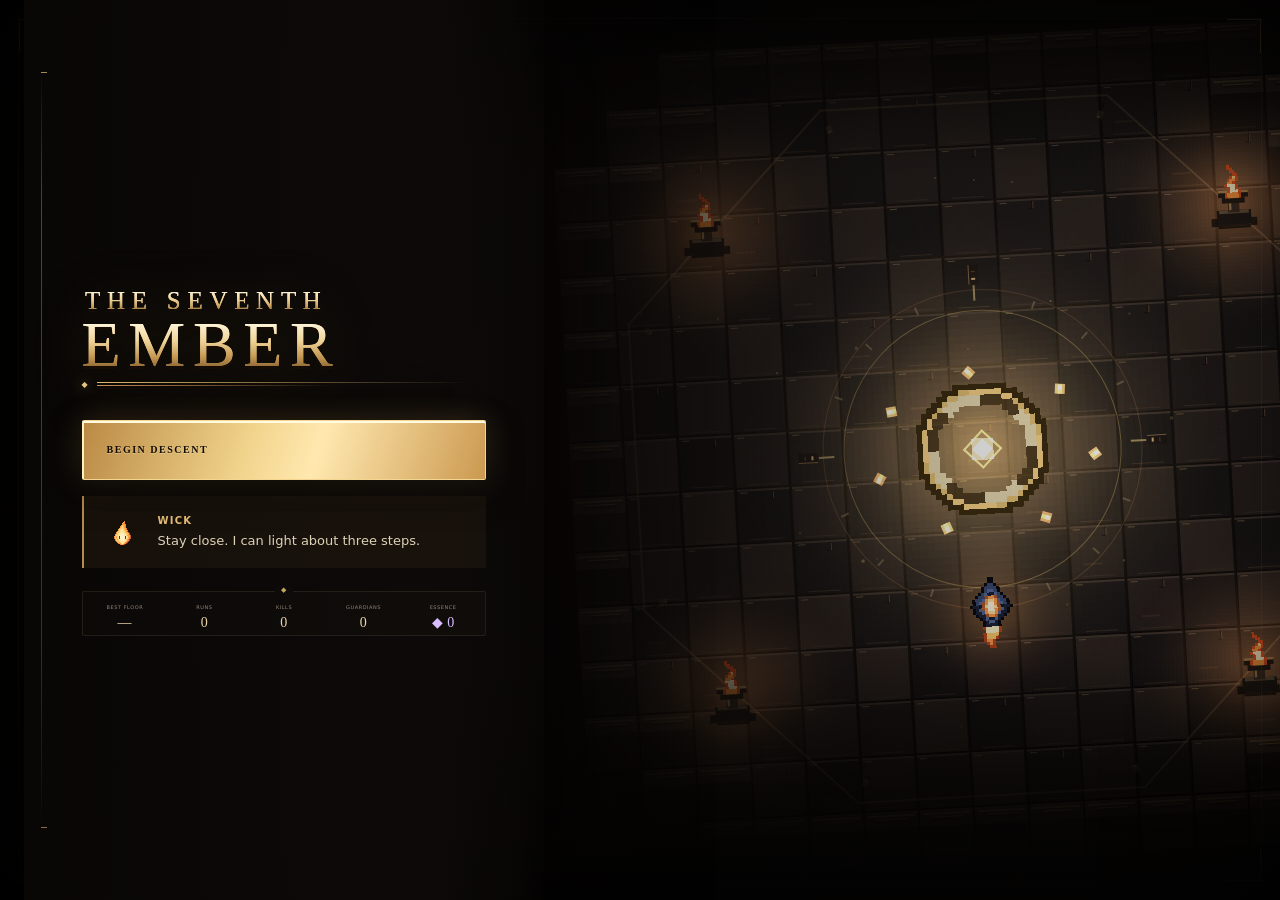
==== index.html @ 6971598a "Rewrite campaign dialogue and Wick tutorials" ====
<!doctype html>
<html lang="en" class="booting">
  <head>
    <meta charset="UTF-8" />
    <meta
      http-equiv="Content-Security-Policy"
      content="default-src 'self'; script-src 'self'; style-src 'self' 'unsafe-inline'; img-src 'self' data: blob:; media-src 'self' data: blob:; connect-src 'self'; object-src 'none'; base-uri 'none';"
    />
    <meta name="viewport" content="width=device-width, initial-scale=1.0, viewport-fit=cover" />
    <title>The Seventh Ember</title>
    <link
      rel="icon"
      type="image/x-icon"
      sizes="16x16 24x24 32x32 48x48 64x64 128x128 256x256"
      href="assets/icons/wick-tab-20261120.ico"
    />
    <link rel="icon" type="image/png" sizes="32x32" href="assets/icons/wick-tab-32-20261120.png" />
    <link rel="icon" type="image/png" sizes="16x16" href="assets/icons/wick-tab-16-20261120.png" />
    <meta http-equiv="Content-Type" content="text/html; charset=UTF-8" />
    <meta
      name="description"
      content="The Seventh Ember is a dungeon roguelike with fifty floors, permanent progression, ten guardians, and an endless descent."
    />
    <meta name="application-name" content="The Seventh Ember" />
    <link rel="stylesheet" href="styles/base.css?v=2026112003" />
    <link rel="stylesheet" href="styles/hud.css?v=2026112003" />
    <link rel="stylesheet" href="styles/overlays.css?v=2026112003" />
    <link rel="stylesheet" href="styles/interface.css?v=2026112003" />
    <link rel="stylesheet" href="styles/campaign.css?v=2026112003" />
    <link rel="stylesheet" href="styles/story.css?v=2026112003" />
    <link rel="stylesheet" href="styles/onboarding.css?v=2026112003" />
    <link rel="stylesheet" href="styles/interface-reborn.css?v=2026112003" />
    <link rel="stylesheet" href="styles/title-screen.css?v=2026112003" />
    <link rel="stylesheet" href="styles/seventh-ember-theme.css?v=2026112003" />
    <link rel="stylesheet" href="styles/wick-secrets.css?v=2026112003" />
    <link rel="stylesheet" href="styles/secret-rooms.css?v=2026112003" />
    <link rel="stylesheet" href="styles/speedrun.css?v=2026112003" />
    <link rel="stylesheet" href="styles/endless-wheel.css?v=2026112003" />
    <link rel="stylesheet" href="styles/blessing-expansion.css?v=2026112003" />
    <link rel="stylesheet" href="styles/achievements.css?v=2026112003" />
    <link rel="stylesheet" href="styles/controller-blessings.css?v=2026112003" />
    <link rel="stylesheet" href="styles/build-journal.css?v=2026112003" />
    <link rel="stylesheet" href="styles/hearth.css?v=2026112003" />
    <link rel="stylesheet" href="styles/moth-shop.css?v=2026112003" />
    <link rel="stylesheet" href="styles/keyboard.css?v=2026112003" />
    <link rel="stylesheet" href="styles/death-menu.css?v=2026112003" />
    <link rel="stylesheet" href="styles/wick-guide.css?v=2026112003" />
    <link rel="stylesheet" href="styles/art-detail.css?v=2026112003" />
    <link rel="stylesheet" href="styles/descent-story.css?v=2026112003" />
    <link rel="stylesheet" href="styles/guardian-loadouts.css?v=2026112003" />
  </head>
  <body>
    <div id="bootScreen" role="status" aria-label="Opening The Seventh Ember">
      <div class="boot-content">
        <div class="boot-art-frame" aria-hidden="true">
          <canvas id="bootArt" width="320" height="180"></canvas><i class="boot-corner one"></i
          ><i class="boot-corner two"></i><i class="boot-corner three"></i
          ><i class="boot-corner four"></i>
        </div>
        <div class="boot-title"><small>THE SEVENTH</small><strong>EMBER</strong></div>
        <span class="boot-status">PREPARING THE DESCENT</span>
      </div>
    </div>
    <script src="src/render/boot-art.js?v=2026112003"></script>

    <canvas
      id="cv"
      tabindex="0"
      aria-label="The Seventh Ember dungeon. On touchscreens, use the left stick to move, hold the right stick to aim and fire, and use the ability buttons. With a keyboard, move with WASD or arrows, J for Ember Bolt, K for Flare, R to Rekindle, Space to dash, E to interact, Q to return to a discovered portal, and Escape to pause."
    ></canvas>
    <div id="vig"></div>
    <div id="lowvig"></div>
    <div id="fade"></div>

    <div id="hud">
      <div id="topL" class="plate">
        <div class="barwrap">
          <div id="hpfill"></div>
          <div id="hptext"></div>
        </div>
        <div class="barwrap xpwrap"><div id="xpfill"></div></div>
        <div id="lvlrow"><span id="lvlbadge">LV 1</span><span id="xptext"></span></div>
      </div>
      <div id="topC">
        <div id="floorBanner"></div>
        <div id="floorObjective"></div>
        <div id="bossbar" class="plate">
          <div id="bossname"></div>
          <div class="bosswrap"><div id="bossfill"></div></div>
        </div>
        <div id="toasts"></div>
      </div>
      <div id="topR">
        <canvas id="mm" width="184" height="146"></canvas>
        <div id="statline">
          <span class="stat"><i data-lucide="map"></i>FLOOR <b id="stFloor">1</b></span>
          <span class="stat" id="esshud"><i data-lucide="gem"></i><b id="stEss">0</b></span>
          <span class="stat"><i data-lucide="skull"></i><b id="stKills">0</b></span>
          <span class="stat"><i data-lucide="timer"></i><b id="stTime">0:00</b></span>
        </div>
      </div>
      <div id="botL"><div id="chips" style="display: flex; gap: 6px; flex-wrap: wrap"></div></div>
      <div id="botC">
        <div id="prompt"><kbd>E</kbd><span id="promptTxt">DESCEND</span></div>
        <div id="dashwrap">
          <div id="dashmeter" style="--p: 1"></div>
          <span>DASH</span>
        </div>
      </div>
      <button id="portalRecall" type="button" hidden aria-label="Return to the discovered portal">
        <span class="portal-return-mark" aria-hidden="true"></span><span>RETURN TO PORTAL</span
        ><span class="portal-key">Q</span>
      </button>
      <div id="weaponHUD">
        <div class="weapon-top">
          <span id="weaponStatus">EMBER BOLT</span><span id="ammoCount">6 / 6</span>
        </div>
        <div id="ammoRounds" aria-hidden="true"></div>
        <div class="weapon-reload-track"><div id="reloadProgress"></div></div>
        <div class="weapon-actions">
          <button id="btnReload" aria-label="Rekindle ember charges"><kbd>R</kbd> REKINDLE</button
          ><button id="btnMelee" aria-label="Release close-range Flare">
            <kbd>K</kbd> FLARE · <span id="bladePower">2.25×</span>
          </button>
        </div>
        <div class="blade-line">
          <span id="bladeReady">FLARE READY</span>
          <div class="blade-track"><div id="bladeProgress"></div></div>
        </div>
      </div>
      <div id="fps"></div>
      <div id="quickControls">
        WASD move · J / click Ember Bolt · K / right-click Flare · R Rekindle · Space dash · E
        interact · Q return
      </div>
      <div class="hud-actions">
        <button class="btn" id="btnPause">PAUSE <kbd>Esc</kbd></button>
      </div>
      <div id="touchControls" aria-label="Touch controls">
        <div class="touch-stick-wrap" id="moveStickWrap">
          <div class="touch-caption"><b>MOVE</b> DRAG</div>
          <div class="touch-stick" id="moveStick" aria-label="Movement joystick">
            <i class="touch-stick-grid"></i><i class="touch-knob"></i>
          </div>
        </div>
        <div class="touch-actions">
          <button class="touch-action" id="touchMelee" aria-label="Release close-range Flare">
            <strong>✦</strong>FLARE
          </button>
          <button class="touch-action" id="touchDash" aria-label="Dash">
            <strong>››</strong>DASH
          </button>
          <button class="touch-action" id="touchReload" aria-label="Rekindle ember charges">
            <strong>↻</strong>REKINDLE
          </button>
          <button
            class="touch-action interact"
            id="touchEnter"
            aria-label="Interact or enter portal"
          >
            <strong>◇</strong>USE
          </button>
        </div>
        <div class="touch-stick-wrap" id="aimStickWrap">
          <div class="touch-caption"><b>BOLT</b> AIM + HOLD</div>
          <div class="touch-stick" id="aimStick" aria-label="Aim and fire joystick">
            <i class="touch-fire-ring"></i><i class="touch-stick-grid"></i
            ><i class="touch-knob"></i>
          </div>
        </div>
      </div>
    </div>

    <div id="menu" class="ov open">
      <div class="menu-box">
        <h1 class="title" aria-label="The Seventh Ember">
          <span class="title-small">THE SEVENTH</span><span class="title-main">EMBER</span>
        </h1>
        <div class="menu-btns">
          <button class="btn primary" id="btnContinue" hidden>
            <i data-lucide="play"></i>CONTINUE DESCENT
          </button>
          <div id="resumeHint" hidden></div>
          <button class="btn primary" id="btnStart">
            <i data-lucide="arrow-down"></i>BEGIN DESCENT
          </button>
          <button class="btn subtle" id="btnTree"><i data-lucide="sparkles"></i>SKILL TREE</button>
          <button class="btn subtle" id="btnHow"><i data-lucide="book-open"></i>HOW TO PLAY</button>
        </div>
        <div class="audiorow">
          <button class="btn" id="btnMusic"><i data-lucide="music"></i>MUSIC</button
          ><button class="btn" id="btnSfx"><i data-lucide="volume-2"></i>SOUND</button
          ><button class="btn" id="btnSettings">SETTINGS & SAVE</button>
        </div>
        <div id="campaignMedal" hidden>◆ FIRST DAWN · CAMPAIGN COMPLETE</div>
        <div id="menuStats"></div>
      </div>
    </div>

    <button id="runTimerHud" type="button" hidden aria-label="Copy the current run seed">
      <span>RUN TIME</span><b id="runTimerValue">00:00.000</b><small id="runTimerSeed">SEED</small>
    </button>

    <div id="finale" class="ov" role="dialog" aria-modal="true" aria-labelledby="endingTitle">
      <div class="finale-shell">
        <p class="ending-kicker">THE SEVENTH EMBER · THE END OF THE DESCENT</p>
        <canvas
          id="endingCanvas"
          width="640"
          height="360"
          aria-label="The archive opens, releasing its people into the dawn."
        ></canvas>
        <h2 id="endingTitle"></h2>
        <div id="endingStory">
          <strong id="endingSpeaker"></strong>
          <p id="endingText"></p>
        </div>
        <button class="btn primary" id="endingNext">CONTINUE</button>
        <div id="endingResults" hidden>
          <p>You opened the gate. Your campaign victory is saved.</p>
          <div id="endingNumbers"></div>
          <div id="endingBuild"></div>
          <div class="ending-choices">
            <button class="btn primary" id="endingFinish">FINISH &amp; RETURN TO MENU</button
            ><button class="btn" id="endingInfinite">ENTER ENDLESS MODE</button
            ><button class="btn subtle" id="endingReplay">REPLAY ENDING</button>
          </div>
          <p>
            Endless Mode continues from floor 51 with your current blessings and forms. Every five
            floors, the Wheel Below adds another permanent Burden to the descent. Dying there keeps
            your victory.
          </p>
        </div>
      </div>
    </div>

    <div id="howto" class="ov">
      <div class="panel" style="max-width: 560px">
        <div class="bigword cinzel" style="font-size: 1.6rem; color: #ffe9b8">HOW TO PLAY</div>
        <div class="how-grid">
          <div class="k"><kbd>W</kbd><kbd>A</kbd><kbd>S</kbd><kbd>D</kbd></div>
          <div>Move (arrow keys also work)</div>
          <div class="k"><i data-lucide="mouse" style="width: 14px; height: 14px"></i></div>
          <div>Aim with mouse — <b style="color: #e8d5ae">hold click</b> to fire</div>
          <div class="k"><kbd>SPACE</kbd></div>
          <div>Dash — grants brief invulnerability</div>
          <div class="k"><kbd>E</kbd></div>
          <div>Enter the portal · restores 15% health on floors 1–10, then 8%</div>
          <div class="k"><kbd>Q</kbd></div>
          <div>Return to an open portal after you have discovered it</div>
          <div class="k"><kbd>ESC</kbd>/<kbd>P</kbd></div>
          <div>Pause</div>
          <div class="k"><kbd>J</kbd></div>
          <div>Cast Ember Bolts at the nearest enemy · Rekindles when empty</div>
          <div class="k"><kbd>K</kbd> / right click</div>
          <div>Flare — 2.25× Ember Bolt damage · usable while Rekindling</div>
          <div class="k"><kbd>R</kbd></div>
          <div>Rekindle six charges · empty wells Rekindle automatically</div>
          <div class="k"><kbd>M</kbd></div>
          <div>Toggle music</div>
          <div class="k"><kbd>TOUCH</kbd></div>
          <div>
            Left stick moves · hold the right stick to aim and fire · four buttons use Flare, Dash,
            Rekindle, and nearby objects
          </div>
        </div>
        <div class="how-tips">
          Walk up to a chest to open it. Cyan XP and violet essence are separate.<br />
          <b>Cyan shards</b> grant XP — level up and draft 1 of 3 blessings.<br />
          <b>Violet essence</b> is yours forever, even in death. Spend it in the
          <b>Skill Tree</b>.<br />
          A guardian waits on every <b>fifth floor</b>. Its portal stays sealed until it falls.<br />
          Some walls carry seams, drafts, or marks that do not belong. <b>Use or Flare</b> near them
          to uncover hidden passages.<br />
          The descent has <b>50 floors</b> across ten regions. A guardian waits at the end of each
          one.
        </div>
        <button class="btn primary" id="btnHowClose">UNDERSTOOD</button>
      </div>
    </div>

    <div id="levelup" class="ov">
      <div id="luWrap">
        <div id="luTitle">LEVEL UP</div>
        <div id="luSub">CHOOSE A BLESSING &nbsp;·&nbsp; PRESS 1 · 2 · 3</div>
        <div id="cards"></div>
      </div>
    </div>

    <div id="secretRoom" class="ov" role="dialog" aria-modal="true" aria-labelledby="secretTitle">
      <section class="secret-shell">
        <div class="secret-view">
          <canvas
            id="secretCanvas"
            width="640"
            height="420"
            aria-label="A hidden chamber beyond the dungeon wall."
          ></canvas>
          <div class="secret-view-frame" aria-hidden="true"></div>
          <div id="secretRoomState">PASSAGE FOUND</div>
        </div>
        <div class="secret-copy">
          <div class="secret-kicker"><span id="secretRegion"></span><b>HIDDEN PASSAGE</b></div>
          <h2 id="secretTitle">THE HIDDEN CACHE</h2>
          <p id="secretLine"></p>
          <div class="secret-ledger">
            <span><i>◆</i><b id="secretMarks">0</b><small>MARKS THIS DESCENT</small></span
            ><span><i>✦</i><b id="secretMarkCount">0 / 7</b><small>SEVENTH MARKS</small></span>
          </div>
          <div id="secretReward"></div>
          <div id="secretChoices"></div>
          <div class="secret-actions">
            <button class="btn primary" id="secretAction">OPEN THE CACHE</button
            ><button class="btn" id="secretLeave">RETURN TO THE DUNGEON</button>
          </div>
        </div>
      </section>
    </div>

    <div id="wickGift" class="ov" role="dialog" aria-modal="true" aria-labelledby="wickGiftTitle">
      <section class="wick-gift-shell">
        <div class="wick-gift-kicker">A FAVOR FROM WICK</div>
        <div class="wick-gift-emblem" aria-hidden="true">
          <canvas id="wickGiftPortrait" width="128" height="128" aria-hidden="true"></canvas>
        </div>
        <h2 id="wickGiftTitle">Wick’s Pointer</h2>
        <div class="wick-gift-rarity">SECRET BLESSING · EPIC</div>
        <p>
          <strong>Wick marks a nearby threat you can hit.</strong> Your attacks deal 18% more damage
          to the marked enemy. Defeating it restores one Ember Bolt charge. When the room is clear,
          Wick points toward a discovered open gate.
        </p>
        <button class="btn primary" id="wickGiftTake">TAKE IT AND CONTINUE</button>
      </section>
    </div>

    <div id="pause" class="ov">
      <div class="panel">
        <div class="bigword">PAUSED</div>
        <div class="dword-sub">THE VOID WAITS PATIENTLY</div>
        <div class="statsgrid" style="grid-template-columns: repeat(4, 1fr)" id="pStats"></div>
        <div class="btnrow">
          <button class="btn primary" id="btnResume"><i data-lucide="play"></i>RESUME</button>
          <button class="btn" id="btnSaveExit">SAVE & RETURN</button
          ><button class="btn" id="btnPauseSettings">SETTINGS</button
          ><button class="btn danger" id="btnAbandon"><i data-lucide="home"></i>END RUN</button>
        </div>
      </div>
    </div>

    <div id="dead" class="ov">
      <div class="panel">
        <div class="bigword">THE VOID CLAIMS YOU</div>
        <div class="dword-sub">DEATH IS ONLY A DOORWAY</div>
        <div class="statsgrid" id="dStats"></div>
        <div id="dEssBox"></div>
        <div class="btnrow">
          <button class="btn primary" id="btnDeadTree">
            <i data-lucide="sparkles"></i>SPEND ESSENCE
          </button>
          <button class="btn" id="btnDeadMenu"><i data-lucide="rotate-ccw"></i>RISE AGAIN</button>
        </div>
      </div>
    </div>

    <div id="win" class="ov">
      <div class="panel">
        <div class="bigword">THE STAR IS STILL</div>
        <div class="dword-sub">FIFTY FLOORS BELOW THE GATE · WICK IS STILL HERE</div>
        <div class="statsgrid" id="wStats"></div>
        <div id="wEssBox"></div>
        <div class="btnrow">
          <button class="btn primary" id="btnWinGo"><i data-lucide="eye"></i>STAY A MOMENT</button>
          <button class="btn" id="btnWinEnd">
            <i data-lucide="rotate-ccw"></i>RETURN TO TITLE
          </button>
        </div>
      </div>
    </div>

    <div id="skills" class="ov">
      <div class="tree-panel">
        <div class="tree-head">
          <div>
            <h2>SKILL TREE</h2>
            <div class="tree-sub">97 permanent sigils across eight winding constellations.</div>
          </div>
          <div style="display: flex; align-items: center; gap: 18px">
            <div>
              <span id="treeMastery">0 / 97 SIGILS</span>
              <div class="mastery-track"><i id="treeMasteryFill"></i></div>
            </div>
            <span id="treeEss"><i data-lucide="gem"></i><b>0</b></span>
            <button class="btn" id="btnTreeBack" style="padding: 9px 20px; font-size: 11px">
              <i data-lucide="rotate-ccw"></i>BACK
            </button>
          </div>
        </div>
        <div class="tree-layout">
          <div class="tree-map">
            <div id="treeWrap">
              <canvas id="treeCv" width="1240" height="980" aria-hidden="true"></canvas>
              <div id="treeNodes" aria-label="Permanent skill tree"></div>
            </div>
          </div>
          <aside class="tree-inspector">
            <div class="eyebrow">PERMANENT SIGIL</div>
            <h3 id="nodeTitle">Awakening</h3>
            <p id="nodeDesc"></p>
            <div class="price" id="nodePrice"></div>
            <div class="node-status" id="nodeStatus" role="status"></div>
            <button class="btn primary" id="btnUnlock">UNLOCK SIGIL</button>
            <div class="meta-total" id="metaTotal"></div>
          </aside>
        </div>
        <div class="tree-foot">
          <span>SELECT A SIGIL · UNLOCK WITH ESSENCE</span
          ><span>EVERY SIGIL REMAINS BETWEEN DESCENTS</span>
        </div>
      </div>
    </div>
    <div id="settings" class="ov" style="z-index: 50">
      <div class="panel" style="width: 530px; text-align: left">
        <div class="bigword" style="font-size: 24px">MAKE THE DESCENT YOURS</div>
        <label class="settings-row"
          ><span>Music<small>Music during exploration and combat.</small></span
          ><input id="setMusic" type="checkbox"
        /></label>
        <label class="settings-row"
          ><span>Sound effects<small>Combat, pickups, and menu sounds.</small></span
          ><input id="setSfx" type="checkbox"
        /></label>
        <label class="settings-row"
          ><span>Reduced motion<small>Disable camera shake and menu animations.</small></span
          ><input id="setMotion" type="checkbox"
        /></label>
        <label class="settings-row"
          ><span
            >Touch controls<small
              >Dual analog sticks with aim-to-fire and dedicated ability buttons. Enabled
              automatically on touchscreens.</small
            ></span
          ><input id="setTouch" type="checkbox"
        /></label>
        <label class="settings-row"
          ><span>Dialogue speed<small>Read at your own pace. Enter or Space continues.</small></span
          ><select id="setTextSpeed">
            <option value="1">Normal</option>
            <option value="2">Fast</option>
            <option value="0">Instant</option>
          </select></label
        >
        <label class="settings-row"
          ><span>Dialogue sounds<small>Quiet tones while characters speak.</small></span
          ><input id="setDialogueVoice" type="checkbox"
        /></label>
        <label class="settings-row"
          ><span>Effects<small>Use light effects on slower devices.</small></span
          ><select id="setQuality">
            <option value="full">Full</option>
            <option value="light">Light</option>
          </select></label
        >
        <section class="runner-settings" aria-labelledby="runnerSettingsTitle">
          <header>
            <span>OPTIONAL TOOLS</span>
            <h3 id="runnerSettingsTitle">Speedrunning</h3>
          </header>
          <label class="settings-row runner-timer-row"
            ><span>Run timer<small>Show active play time during ordinary descents.</small></span
            ><input id="setRunTimer" type="checkbox"
          /></label>
          <div class="runner-seed-setting">
            <label for="setRunSeed"
              >Run seed<small
                >Applied to your next new descent. Leave blank for a fresh random dungeon.</small
              ></label
            ><input
              id="setRunSeed"
              type="text"
              maxlength="28"
              autocomplete="off"
              spellcheck="false"
              placeholder="RANDOM EACH DESCENT"
            />
            <div>
              <button id="runnerRandomSeed" type="button">RANDOM</button
              ><button id="runnerDailySeed" type="button">DAILY</button
              ><button id="runnerCopySeed" type="button">COPY</button
              ><button id="runnerClearSeed" type="button">CLEAR</button>
            </div>
            <p id="runnerSeedStatus">The current descent is unchanged.</p>
          </div>
        </section>
        <p class="save-message" id="settingsSave">
          Your essence, skill tree, and current run save automatically. Export a backup before
          changing browsers or devices.
        </p>
        <div class="settings-actions">
          <button class="btn" id="btnExport">EXPORT SAVE</button
          ><button class="btn" id="btnImport">IMPORT SAVE</button
          ><button class="btn primary" id="btnSettingsClose">DONE</button>
        </div>
        <div class="settings-reset">
          <button class="btn danger" id="btnResetEverything">RESET EVERYTHING</button
          ><small>Start fresh, including dialogue, essence, and the Skill Tree.</small>
        </div>
        <input type="file" id="saveFile" accept="application/json,.json" hidden />
        <div id="importReview" hidden>
          <p class="save-message" id="importSummary"></p>
          <div class="settings-actions">
            <button class="btn danger" id="btnImportApply">REPLACE PROGRESS</button
            ><button class="btn" id="btnImportCancel">CANCEL</button>
          </div>
        </div>
      </div>
    </div>
    <div id="confirmRun" class="ov" style="z-index: 55">
      <div class="panel">
        <div class="bigword" style="font-size: 25px" id="confirmTitle">BEGIN AGAIN?</div>
        <p style="color: #aab7c7; font-size: 13px; line-height: 1.8" id="confirmText"></p>
        <div class="btnrow">
          <button class="btn danger" id="btnConfirmRun">BEGIN AGAIN</button
          ><button class="btn" id="btnCancelRun">GO BACK</button>
        </div>
      </div>
    </div>

    <div id="chapterBanner" aria-live="polite">
      <span id="chapterRegion">CHAPTER I · THE HOLLOW GATE</span><strong id="chapterPlace"></strong
      ><small id="chapterHint"></small>
    </div>
    <div id="fieldNote" role="status"></div>
    <div id="conversation" role="dialog" aria-modal="true" aria-labelledby="speakerName" hidden>
      <div class="conversation-shade"></div>
      <section class="dialogue-frame" id="dialogueFrame" data-speaker="wick">
        <div class="speaker-portrait">
          <canvas id="speakerPortrait" width="120" height="120" aria-hidden="true"></canvas
          ><span id="speakerTag">EMBER</span>
        </div>
        <div class="dialogue-content">
          <div class="dialogue-heading">
            <span id="speakerName"></span><span id="dialogueChapter">THE HOLLOW GATE</span>
          </div>
          <p id="dialogueText" aria-hidden="true"></p>
          <p class="sr-only" id="dialogueReadback" aria-live="polite"></p>
          <div id="dialogueChoices"></div>
          <div class="dialogue-footer">
            <button id="dialogueSkip">SKIP SCENE</button><span id="dialogueKeys">ENTER / SPACE</span
            ><button id="dialogueNext" aria-label="Continue dialogue">
              CONTINUE <span>◆</span>
            </button>
          </div>
        </div>
      </section>
    </div>
    <div id="chapterClear" class="ov">
      <div class="panel chapter-clear-panel">
        <div class="chapter-seal" id="chapterSeal" aria-hidden="true">Ⅰ</div>
        <div class="eyebrow" id="chapterCompleteLabel">CHAPTER I COMPLETE</div>
        <h2 id="chapterCompleteTitle">The Hollow Gate</h2>
        <p id="chapterCompleteText">
          The Warden has lowered his weapon.<br />Beyond him, the stairs keep going.
        </p>
        <div id="chapterStats" class="statsgrid"></div>
        <div class="chapter-quote" id="chapterQuote">“You asked me to stop you.”</div>
        <div class="btnrow">
          <button class="btn primary" id="chapterContinue">DESCEND FURTHER</button
          ><button class="btn" id="chapterSave">SAVE & RETURN</button>
        </div>
        <button class="text-button" id="chapterExplore">Stay and look around</button>
      </div>
    </div>
    <script src="src/core/error-boundary.js?v=2026112003"></script>
    <script src="src/core/foundation.js?v=2026112003"></script>
    <script src="src/input/keyboard.js?v=2026112003"></script>
    <script src="src/core/input.js?v=2026112003"></script>
    <script src="src/render/sprites.js?v=2026112003"></script>
    <script src="src/core/state.js?v=2026112003"></script>
    <script src="src/world/dungeon.js?v=2026112003"></script>
    <script src="src/game/flow.js?v=2026112003"></script>
    <script src="src/render/world-ui.js?v=2026112003"></script>
    <script src="src/interface/refinements.js?v=2026112003"></script>
    <script src="src/chapters/hollow.js?v=2026112003"></script>
    <script src="src/combat/ember-abilities.js?v=2026112003"></script>
    <script src="src/chapters/garden.js?v=2026112003"></script>
    <script src="src/chapters/late-regions.js?v=2026112003"></script>
    <script src="src/story/story-copy.js?v=2026112003"></script>
    <script src="src/progression/regional-blessings.js?v=2026112003"></script>
    <script src="src/story/recovered-traces.js?v=2026112003"></script>
    <script src="src/enemies/regional-enemies.js?v=2026112003"></script>
    <script src="src/bosses/guardians.js?v=2026112003"></script>
    <script src="src/world/regional-hazards.js?v=2026112003"></script>
    <script src="src/chapters/late-hooks.js?v=2026112003"></script>
    <script src="src/progression/skill-tree.js?v=2026112003"></script>
    <script src="src/render/ember.js?v=2026112003"></script>
    <script src="src/render/hollow-garden-art.js?v=2026112003"></script>
    <script src="src/render/regional-art.js?v=2026112003"></script>
    <script src="src/game/finale.js?v=2026112003"></script>
    <script src="src/progression/blessings.js?v=2026112003"></script>
    <script src="src/world/resting-flames.js?v=2026112003"></script>
    <script src="src/audio/scene-effects.js?v=2026112003"></script>
    <script src="src/render/blessing-effects.js?v=2026112003"></script>
    <script src="src/story/descent-compat.js?v=2026112003"></script>
    <script src="src/game/endless.js?v=2026112003"></script>
    <script src="src/combat/combat-feel.js?v=2026112003"></script>
    <script src="src/progression/rarity.js?v=2026112003"></script>
    <script src="src/bosses/twin-regents.js?v=2026112003"></script>
    <script src="src/progression/forms.js?v=2026112003"></script>
    <script src="src/world/room-encounters.js?v=2026112003"></script>
    <script src="src/bosses/middle-guardians.js?v=2026112003"></script>
    <script src="src/input/touch.js?v=2026112003"></script>
    <script src="src/game/guardian-modes.js?v=2026112003"></script>
    <script src="src/bosses/final-tuning.js?v=2026112003"></script>
    <script src="src/bosses/secret-boss.js?v=2026112003"></script>
    <script src="src/game/endless-hardening.js?v=2026112003"></script>
    <script src="src/bosses/adaptive-guardians.js?v=2026112003"></script>
    <script src="src/combat/combat-polish.js?v=2026112003"></script>
    <script src="src/audio/effects.js?v=2026112003"></script>
    <script src="src/combat/combat-finale.js?v=2026112003"></script>
    <script src="src/game/onboarding.js?v=2026112003"></script>
    <script src="src/game/first-descent.js?v=2026112003"></script>
    <script src="src/core/save-system.js?v=2026112003"></script>
    <script src="src/interface/interface-reborn.js?v=2026112003"></script>
    <script src="src/story/wick-secrets.js?v=2026112003"></script>
    <script src="src/world/secret-rooms.js?v=2026112003"></script>
    <script src="src/audio/recorded-score.js?v=2026112003"></script>
    <script src="src/game/speedrun.js?v=2026112003"></script>
    <script src="src/game/endless-wheel.js?v=2026112003"></script>
    <script src="src/progression/blessing-expansion.js?v=2026112003"></script>
    <script src="src/progression/achievements.js?v=2026112003"></script>
    <script src="src/render/creature-animation.js?v=2026112003"></script>
    <script src="src/input/controller.js?v=2026112003"></script>
    <script src="src/progression/blessing-recipes.js?v=2026112003"></script>
    <script src="src/progression/blessing-combos.js?v=2026112003"></script>
    <script src="src/combat/blessing-synergies.js?v=2026112003"></script>
    <script src="src/render/combo-art.js?v=2026112003"></script>
    <script src="src/interface/build-journal.js?v=2026112003"></script>
    <script src="src/progression/hearth-progress.js?v=2026112003"></script>
    <script src="src/progression/hearth-trials.js?v=2026112003"></script>
    <script src="src/game/vow-bindings.js?v=2026112003"></script>
    <script src="src/render/hearth-art.js?v=2026112003"></script>
    <script src="src/render/ember-cores.js?v=2026112003"></script>
    <script src="src/interface/hearth.js?v=2026112003"></script>
    <script src="src/world/moth-shop.js?v=2026112003"></script>
    <script src="src/render/moth-shop-art.js?v=2026112003"></script>
    <script src="src/render/secret-room-art.js?v=2026112003"></script>
    <script src="src/render/secret-room-backdrops.js?v=2026112003"></script>
    <script src="src/interface/secret-room-controls.js?v=2026112003"></script>
    <script src="src/game/hearth-trial-events.js?v=2026112003"></script>
    <script src="src/game/hearth-guardian.js?v=2026112003"></script>
    <script src="src/game/hearth-trials.js?v=2026112003"></script>
    <script src="src/interface/death-menu.js?v=2026112003"></script>
    <script src="src/render/boss-rush-arena.js?v=2026112003"></script>
    <script src="src/bosses/bellkeeper-refinement.js?v=2026112003"></script>
    <script src="src/bosses/colossus-refinement.js?v=2026112003"></script>
    <script src="src/bosses/astronomer-refinement.js?v=2026112003"></script>
    <script src="src/bosses/scribe-refinement.js?v=2026112003"></script>
    <script src="src/bosses/regents-refinement.js?v=2026112003"></script>
    <script src="src/bosses/seraph-refinement.js?v=2026112003"></script>
    <script src="src/bosses/tyrant-refinement.js?v=2026112003"></script>
    <script src="src/bosses/keeper-refinement.js?v=2026112003"></script>
    <script src="src/bosses/unrecorded-refinement.js?v=2026112003"></script>
    <script src="src/combat/combat-clarity.js?v=2026112003"></script>
    <script src="src/input/keyboard-settings.js?v=2026112003"></script>
    <script src="src/game/wick-guide-state.js?v=2026112003"></script>
    <script src="src/game/wick-guide.js?v=2026112003"></script>
    <script src="src/game/guardian-rewards.js?v=2026112003"></script>
    <script src="src/world/environmental-traps.js?v=2026112003"></script>
    <script src="src/core/progress-transfer.js?v=2026112003"></script>
    <script src="src/render/guardian-materials.js?v=2026112003"></script>
    <script src="src/render/wick-art.js?v=2026112003"></script>
    <script src="src/render/residents.js?v=2026112003"></script>
    <script src="src/story/descent-content.js?v=2026112003"></script>
    <script src="src/render/descent-art.js?v=2026112003"></script>
    <script src="src/render/worksites.js?v=2026112003"></script>
    <script src="src/story/descent-engine.js?v=2026112003"></script>
    <script src="src/story/descent-work.js?v=2026112003"></script>
    <script src="src/story/descent-dialogue.js?v=2026112003"></script>
    <script src="src/interface/guardian-loadouts.js?v=2026112003"></script>
    <script src="src/interface/boss-rush-loadouts.js?v=2026112003"></script>
    <script src="src/core/boot.js?v=2026112003"></script>
  </body>
</html>
---- styles/base.css ----
* {
  box-sizing: border-box;
  -webkit-tap-highlight-color: transparent;
}
html,
body {
  margin: 0;
  padding: 0;
  height: 100%;
  overflow: hidden;
  background: #05060a;
}
body {
  font-family: system-ui, system-ui, sans-serif;
  color: #dfe6f0;
  user-select: none;
}
#bootScreen {
  position: fixed;
  inset: 0;
  z-index: 10000;
  display: grid;
  place-items: center;
  overflow: hidden;
  background: #030509;
  opacity: 1;
  visibility: visible;
  pointer-events: auto;
  transition:
    opacity 0.72s steps(8, end),
    visibility 0s 0.72s;
  animation: bootFailsafe 0.01s 8s forwards;
}
#bootScreen::before {
  content: '';
  position: absolute;
  inset: 0;
  background: repeating-linear-gradient(0deg, #05080d 0 6px, #04070b 6px 12px);
  opacity: 0.45;
}
#bootScreen::after {
  content: '';
  position: absolute;
  inset: clamp(10px, 2.5vw, 34px);
  border: 2px solid #211b17;
  box-shadow:
    inset 0 0 0 2px #090c11,
    0 0 0 1px #6c51311c;
  clip-path: polygon(
    14px 0,
    calc(100% - 14px) 0,
    100% 14px,
    100% calc(100% - 14px),
    calc(100% - 14px) 100%,
    14px 100%,
    0 calc(100% - 14px),
    0 14px
  );
}
.boot-content {
  position: relative;
  z-index: 1;
  display: grid;
  width: min(680px, 88vw);
  justify-items: center;
  gap: 12px;
  text-align: center;
}
.boot-art-frame {
  position: relative;
  width: 100%;
  padding: 8px;
  border: 2px solid #735735;
  background: #080b10;
  box-shadow:
    0 0 0 3px #18130f,
    0 0 0 4px #34271a,
    0 20px 70px #000;
}
.boot-art-frame::before {
  content: '';
  position: absolute;
  inset: 4px;
  border: 1px solid #c0914b33;
  pointer-events: none;
}
#bootArt {
  display: block;
  width: 100%;
  aspect-ratio: 16/9;
  background: #04060a;
  image-rendering: pixelated;
  image-rendering: crisp-edges;
}
.boot-corner {
  position: absolute;
  width: 19px;
  height: 19px;
  border-color: #c18f4f;
  border-style: solid;
  pointer-events: none;
}
.boot-corner.one {
  left: -4px;
  top: -4px;
  border-width: 3px 0 0 3px;
}
.boot-corner.two {
  right: -4px;
  top: -4px;
  border-width: 3px 3px 0 0;
}
.boot-corner.three {
  left: -4px;
  bottom: -4px;
  border-width: 0 0 3px 3px;
}
.boot-corner.four {
  right: -4px;
  bottom: -4px;
  border-width: 0 3px 3px 0;
}
.boot-title {
  display: grid;
  gap: 1px;
  color: #eadfc9;
  font-family: ui-monospace, SFMono-Regular, Consolas, monospace;
  line-height: 0.9;
  text-shadow:
    3px 3px 0 #1f1510,
    -1px -1px 0 #5b4028;
}
.boot-title small {
  font-size: clamp(8px, 1vw, 11px);
  font-weight: 800;
  letter-spacing: 0.42em;
  padding-left: 0.42em;
  color: #bc9158;
}
.boot-title strong {
  font-size: clamp(26px, 4vw, 46px);
  font-weight: 900;
  letter-spacing: 0.14em;
  padding-left: 0.14em;
}
.boot-status {
  display: flex;
  align-items: center;
  gap: 10px;
  color: #957751;
  font:
    800 8px/1 ui-monospace,
    SFMono-Regular,
    Consolas,
    monospace;
  letter-spacing: 0.23em;
  padding-left: 0.23em;
}
.boot-status::before,
.boot-status::after {
  content: '';
  width: 24px;
  height: 4px;
  border-left: 5px solid #b98646;
  border-right: 5px solid #4a3522;
  background: #211b17;
  animation: bootTick 0.8s steps(4, end) infinite;
}
.boot-status::after {
  animation-direction: reverse;
}
html.boot-ready #bootScreen {
  opacity: 0;
  visibility: hidden;
  pointer-events: none;
  animation: none;
}
@keyframes bootTick {
  50% {
    border-left-color: #f2c873;
    border-right-color: #8f6334;
    background: #3d2c1d;
  }
}
@keyframes bootFailsafe {
  to {
    opacity: 0;
    visibility: hidden;
    pointer-events: none;
  }
}
@media (max-width: 600px) {
  .boot-content {
    width: 92vw;
    gap: 10px;
  }
  .boot-art-frame {
    padding: 5px;
  }
  .boot-title strong {
    font-size: 28px;
  }
  .boot-title small {
    font-size: 7px;
  }
  .boot-status {
    font-size: 7px;
    letter-spacing: 0.15em;
  }
  .boot-status::before,
  .boot-status::after {
    width: 16px;
  }
}
@media (max-height: 560px) and (orientation: landscape) {
  .boot-content {
    width: min(520px, 70vw);
    gap: 7px;
  }
  .boot-art-frame {
    padding: 4px;
  }
  .boot-title strong {
    font-size: 25px;
  }
  .boot-title small {
    font-size: 7px;
  }
  .boot-status {
    font-size: 7px;
  }
}
@media (prefers-reduced-motion: reduce) {
  #bootScreen {
    transition-duration: 0.18s;
  }
  .boot-status::before,
  .boot-status::after {
    animation: none;
  }
}
body.play,
body.play canvas {
  cursor: none;
}
canvas#cv {
  position: fixed;
  inset: 0;
  display: block;
  z-index: 0;
}
.cinzel {
  font-family: Georgia, serif;
}

#vig,
#lowvig {
  position: fixed;
  inset: 0;
  pointer-events: none;
  z-index: 4;
  opacity: 0;
}
#vig {
  background: radial-gradient(
    ellipse at center,
    rgba(0, 0, 0, 0) 42%,
    rgba(255, 30, 30, 0.55) 100%
  );
  transition: opacity 0.09s linear;
}
#lowvig {
  background: radial-gradient(ellipse at center, rgba(0, 0, 0, 0) 46%, rgba(180, 0, 10, 0.5) 100%);
  animation: lowpulse 1.1s ease-in-out infinite;
}
body:not(.play) #vig,
body:not(.play) #lowvig {
  opacity: 0 !important;
}
@keyframes lowpulse {
  0%,
  100% {
    filter: brightness(0.7);
  }
  50% {
    filter: brightness(1.25);
  }
}
#fade {
  position: fixed;
  inset: 0;
  background: #000;
  z-index: 8;
  pointer-events: none;
  opacity: 0;
  transition: opacity 0.45s ease;
}
---- styles/hud.css ----
#hud {
  position: fixed;
  inset: 0;
  z-index: 5;
  pointer-events: none;
  display: none;
}
#hud.on {
  display: block;
}
.plate {
  background: rgba(9, 11, 18, 0.62);
  border: 1px solid rgba(232, 196, 118, 0.16);
  border-radius: 12px;
  backdrop-filter: blur(6px);
  box-shadow: 0 6px 24px rgba(0, 0, 0, 0.45);
}
#topL {
  position: absolute;
  top: 16px;
  left: 16px;
  padding: 12px 14px;
  width: 268px;
}
.barwrap {
  position: relative;
  height: 15px;
  border-radius: 8px;
  background: rgba(0, 0, 0, 0.55);
  border: 1px solid rgba(255, 255, 255, 0.07);
  overflow: hidden;
}
#hpfill {
  position: absolute;
  inset: 0;
  width: 100%;
  border-radius: 7px;
  background: linear-gradient(90deg, #ff5d4d, #ffb45e);
  box-shadow: 0 0 12px rgba(255, 120, 70, 0.55);
  transition: width 0.12s ease;
}
#hptext {
  position: absolute;
  inset: 0;
  display: flex;
  align-items: center;
  justify-content: center;
  font-size: 10px;
  font-weight: 800;
  letter-spacing: 0.08em;
  color: #fff;
  text-shadow: 0 1px 2px #000;
}
.xpwrap {
  height: 8px;
  margin-top: 6px;
  border-radius: 6px;
}
#xpfill {
  position: absolute;
  inset: 0;
  width: 0%;
  border-radius: 5px;
  background: linear-gradient(90deg, #2bb8d6, #8ff7ff);
  box-shadow: 0 0 10px rgba(90, 230, 255, 0.6);
  transition: width 0.15s ease;
}
#lvlrow {
  display: flex;
  align-items: center;
  gap: 10px;
  margin-top: 8px;
}
#lvlbadge {
  font-family: Georgia, serif;
  font-weight: 900;
  font-size: 13px;
  letter-spacing: 0.14em;
  color: #ffe9b8;
  background: linear-gradient(180deg, rgba(232, 196, 118, 0.22), rgba(232, 196, 118, 0.06));
  border: 1px solid rgba(232, 196, 118, 0.4);
  padding: 3px 10px;
  border-radius: 8px;
}
#xptext {
  font-size: 10px;
  font-weight: 700;
  color: #8ff7ff;
  opacity: 0.8;
  letter-spacing: 0.06em;
}

#topR {
  position: absolute;
  top: 16px;
  right: 16px;
  display: flex;
  flex-direction: column;
  align-items: flex-end;
  gap: 8px;
}
#mm {
  display: block;
  border-radius: 12px;
  border: 1px solid rgba(232, 196, 118, 0.16);
  background: rgba(9, 11, 18, 0.62);
  box-shadow: 0 6px 24px rgba(0, 0, 0, 0.45);
}
#statline {
  display: flex;
  gap: 6px;
  flex-wrap: wrap;
  justify-content: flex-end;
}
.stat {
  padding: 4px 10px;
  font-size: 11px;
  font-weight: 800;
  letter-spacing: 0.08em;
  display: flex;
  align-items: center;
  gap: 6px;
  color: #cfd8ea;
}
.stat i {
  width: 13px;
  height: 13px;
}
.stat b {
  color: #ffe9b8;
  font-weight: 800;
}
#esshud {
  color: #d8bdff;
}
#esshud b {
  color: #e4ccff;
}

#topC {
  position: absolute;
  top: 14px;
  left: 50%;
  transform: translateX(-50%);
  display: flex;
  flex-direction: column;
  align-items: center;
  gap: 8px;
  width: min(560px, 60vw);
}
#bossbar {
  display: none;
  width: 100%;
  padding: 8px 14px 10px;
  text-align: center;
}
#bossbar.on {
  display: block;
}
#bossname {
  font-family: Georgia, serif;
  font-weight: 900;
  letter-spacing: 0.28em;
  font-size: 12px;
  color: #ffb3c0;
  text-shadow: 0 0 14px rgba(255, 77, 109, 0.7);
  margin-bottom: 6px;
}
.bosswrap {
  position: relative;
  height: 10px;
  border-radius: 6px;
  background: rgba(0, 0, 0, 0.6);
  border: 1px solid rgba(255, 77, 109, 0.35);
  overflow: hidden;
}
#bossfill {
  position: absolute;
  inset: 0;
  width: 100%;
  background: linear-gradient(90deg, #ff2e5e, #ff8ba0);
  box-shadow: 0 0 14px rgba(255, 60, 100, 0.7);
  transition: width 0.1s linear;
}
#toasts {
  display: flex;
  flex-direction: column;
  align-items: center;
  gap: 6px;
  margin-top: 2px;
}
.toast {
  font-family: Georgia, serif;
  font-weight: 700;
  letter-spacing: 0.24em;
  font-size: 13px;
  color: #ffe9b8;
  padding: 8px 22px;
  border-radius: 10px;
  background: rgba(9, 11, 18, 0.72);
  border: 1px solid rgba(232, 196, 118, 0.3);
  text-shadow: 0 0 12px rgba(255, 200, 120, 0.6);
  animation:
    toastin 0.4s cubic-bezier(0.2, 1.4, 0.4, 1),
    toastout 0.4s ease 2s forwards;
}
.toast .sub {
  display: block;
  font-family: system-ui;
  font-weight: 600;
  letter-spacing: 0.12em;
  font-size: 9px;
  color: #9fb0cc;
  text-align: center;
  margin-top: 2px;
}
@keyframes toastin {
  from {
    opacity: 0;
    transform: translateY(-14px) scale(0.92);
  }
  to {
    opacity: 1;
    transform: none;
  }
}
@keyframes toastout {
  to {
    opacity: 0;
    transform: translateY(-8px);
  }
}

#botL {
  position: absolute;
  left: 16px;
  bottom: 16px;
  display: flex;
  gap: 6px;
  flex-wrap: wrap;
  max-width: 44vw;
}
.chip {
  display: flex;
  align-items: center;
  gap: 5px;
  padding: 4px 9px;
  border-radius: 8px;
  background: rgba(9, 11, 18, 0.66);
  border: 1px solid rgba(255, 255, 255, 0.1);
  font-size: 10px;
  font-weight: 800;
  color: #cfd8ea;
  letter-spacing: 0.04em;
}
.chip i {
  width: 12px;
  height: 12px;
  color: #ffe9b8;
}
.chip.r1 {
  border-color: rgba(176, 108, 255, 0.45);
}
.chip.r2 {
  border-color: rgba(255, 207, 107, 0.55);
}

#botC {
  position: absolute;
  left: 50%;
  bottom: 18px;
  transform: translateX(-50%);
  display: flex;
  flex-direction: column;
  align-items: center;
  gap: 8px;
}
#prompt {
  display: none;
  align-items: center;
  gap: 8px;
  padding: 8px 18px;
  border-radius: 10px;
  background: rgba(20, 16, 8, 0.8);
  border: 1px solid rgba(232, 196, 118, 0.5);
  font-family: Georgia;
  font-weight: 700;
  font-size: 12px;
  letter-spacing: 0.2em;
  color: #ffe9b8;
  animation: promptbob 1.6s ease-in-out infinite;
}
#prompt.on {
  display: flex;
}
@keyframes promptbob {
  0%,
  100% {
    transform: translateY(0);
  }
  50% {
    transform: translateY(-4px);
  }
}
kbd {
  font-family: system-ui;
  font-weight: 800;
  font-size: 10px;
  background: rgba(255, 255, 255, 0.1);
  border: 1px solid rgba(255, 255, 255, 0.28);
  border-bottom-width: 2px;
  border-radius: 5px;
  padding: 2px 7px;
  color: #fff;
}
#dashwrap {
  display: flex;
  align-items: center;
  gap: 8px;
  opacity: 0.9;
}
#dashmeter {
  width: 26px;
  height: 26px;
  border-radius: 50%;
  background: conic-gradient(#ffd88a calc(var(--p) * 1turn), rgba(255, 255, 255, 0.08) 0);
  display: flex;
  align-items: center;
  justify-content: center;
  box-shadow: 0 0 10px rgba(0, 0, 0, 0.5);
}
#dashmeter::after {
  content: '';
  width: 18px;
  height: 18px;
  border-radius: 50%;
  background: #0b0d14;
}
#dashwrap span {
  font-size: 9px;
  font-weight: 800;
  letter-spacing: 0.22em;
  color: #9fb0cc;
}
#fps {
  position: absolute;
  right: 14px;
  bottom: 12px;
  font-size: 10px;
  font-weight: 700;
  color: #5b6a86;
  letter-spacing: 0.1em;
}
---- styles/overlays.css ----
.ov {
  position: fixed;
  inset: 0;
  z-index: 20;
  display: none;
  align-items: center;
  justify-content: center;
  background: rgba(4, 5, 9, 0.66);
  backdrop-filter: blur(7px);
}
.ov.open {
  display: flex;
}
.panel {
  background: rgba(10, 12, 20, 0.88);
  border: 1px solid rgba(232, 196, 118, 0.22);
  border-radius: 16px;
  box-shadow:
    0 30px 90px rgba(0, 0, 0, 0.7),
    inset 0 1px 0 rgba(255, 255, 255, 0.05);
  padding: 34px 40px;
  text-align: center;
  max-width: min(92vw, 640px);
  animation: panelin 0.45s cubic-bezier(0.2, 1.3, 0.3, 1);
}
@keyframes panelin {
  from {
    opacity: 0;
    transform: translateY(18px) scale(0.96);
  }
  to {
    opacity: 1;
    transform: none;
  }
}
.btn {
  pointer-events: auto;
  font-family: Georgia, serif;
  font-weight: 700;
  font-size: 13px;
  letter-spacing: 0.22em;
  color: #e8d5ae;
  background: linear-gradient(180deg, rgba(232, 196, 118, 0.09), rgba(232, 196, 118, 0.02));
  border: 1px solid rgba(232, 196, 118, 0.4);
  border-radius: 10px;
  padding: 13px 30px;
  cursor: pointer;
  transition: all 0.18s ease;
  display: inline-flex;
  align-items: center;
  gap: 10px;
  justify-content: center;
  text-transform: uppercase;
}
.btn:hover {
  transform: translateY(-2px);
  border-color: rgba(255, 222, 150, 0.85);
  color: #fff3d9;
  box-shadow:
    0 8px 28px rgba(232, 196, 118, 0.18),
    0 0 18px rgba(232, 196, 118, 0.15);
}
.btn:active {
  transform: translateY(0);
}
.btn.primary {
  background: linear-gradient(180deg, rgba(232, 196, 118, 0.28), rgba(180, 130, 60, 0.16));
  border-color: rgba(255, 216, 138, 0.75);
  color: #ffe9b8;
  box-shadow: 0 0 24px rgba(232, 196, 118, 0.2);
}
.btn.danger {
  border-color: rgba(255, 90, 90, 0.45);
  color: #ffb0a8;
}
.btn.danger:hover {
  border-color: #ff7a70;
  box-shadow: 0 8px 28px rgba(255, 80, 80, 0.18);
}
.btn i,
.btn svg {
  width: 16px;
  height: 16px;
}
.stat i,
.stat svg {
  width: 13px;
  height: 13px;
}
.chip i,
.chip svg {
  width: 12px;
  height: 12px;
  color: #ffe9b8;
}
.card .ic i,
.card .ic svg {
  width: 26px;
  height: 26px;
  color: #ffe9b8;
}
#treeEss i,
#treeEss svg {
  width: 16px;
  height: 16px;
}
.how-grid svg {
  width: 14px;
  height: 14px;
}

#menu {
  z-index: 40;
  background: radial-gradient(ellipse at 50% 30%, rgba(20, 16, 34, 0.35), rgba(4, 5, 9, 0.82) 75%);
}
.menu-box {
  display: flex;
  flex-direction: column;
  align-items: center;
  gap: 0;
  padding: 20px;
}
.rune {
  font-size: 11px;
  letter-spacing: 0.6em;
  color: #8a6f3f;
  margin-bottom: 14px;
}
h1.title {
  font-family: Georgia, serif;
  font-weight: 900;
  font-size: clamp(3rem, 9vw, 5.6rem);
  letter-spacing: 0.3em;
  margin: 0 0 4px;
  padding-left: 0.3em;
  background: linear-gradient(180deg, #fff7e0 5%, #ffcf7a 38%, #ff7847 75%, #b03a2e);
  -webkit-background-clip: text;
  background-clip: text;
  color: transparent;
  filter: drop-shadow(0 0 26px rgba(255, 140, 60, 0.45));
  animation: titleglow 3.4s ease-in-out infinite;
}
@keyframes titleglow {
  0%,
  100% {
    filter: drop-shadow(0 0 20px rgba(255, 140, 60, 0.35));
  }
  50% {
    filter: drop-shadow(0 0 34px rgba(255, 160, 70, 0.6));
  }
}
.tagline {
  font-size: 12px;
  letter-spacing: 0.42em;
  color: #93a1bd;
  margin: 6px 0 34px;
  padding-left: 0.42em;
}
.menu-btns {
  display: flex;
  flex-direction: column;
  gap: 12px;
  width: 300px;
}
.menu-btns .btn {
  width: 100%;
}
.audiorow {
  display: flex;
  gap: 10px;
  margin-top: 22px;
}
.audiorow .btn {
  padding: 9px 16px;
  font-size: 11px;
}
.audiorow .btn.off {
  opacity: 0.45;
}
#menuStats {
  margin-top: 26px;
  font-size: 11px;
  letter-spacing: 0.14em;
  color: #7e8ca8;
  display: flex;
  gap: 18px;
  flex-wrap: wrap;
  justify-content: center;
}
#menuStats b {
  color: #e8d5ae;
}
.credit {
  position: absolute;
  bottom: 16px;
  width: 100%;
  text-align: center;
  font-size: 10px;
  letter-spacing: 0.3em;
  color: #4d5a76;
}

.bigword {
  font-family: Georgia, serif;
  font-weight: 900;
  font-size: clamp(1.9rem, 5vw, 3.2rem);
  letter-spacing: 0.24em;
  margin: 0 0 6px;
}
#dead .bigword {
  color: #ff5d6d;
  text-shadow: 0 0 30px rgba(255, 60, 90, 0.55);
}
#win .bigword {
  color: #ffd88a;
  text-shadow: 0 0 30px rgba(255, 200, 100, 0.6);
}
#pause .bigword {
  color: #cfd8ea;
  text-shadow: 0 0 24px rgba(150, 180, 255, 0.3);
}
.dword-sub {
  font-size: 11px;
  letter-spacing: 0.34em;
  color: #93a1bd;
  margin-bottom: 26px;
}
.statsgrid {
  display: grid;
  grid-template-columns: repeat(4, 1fr);
  gap: 10px;
  margin: 0 0 22px;
}
.sbox {
  padding: 12px 8px;
  border-radius: 10px;
  background: rgba(255, 255, 255, 0.04);
  border: 1px solid rgba(255, 255, 255, 0.08);
}
.sbox .v {
  font-family: Georgia;
  font-weight: 900;
  font-size: 20px;
  color: #ffe9b8;
}
.sbox .k {
  font-size: 9px;
  letter-spacing: 0.22em;
  color: #8a98b4;
  margin-top: 3px;
  font-weight: 800;
}
#dEssBox,
#wEssBox {
  font-family: Georgia;
  font-weight: 900;
  font-size: 15px;
  letter-spacing: 0.16em;
  color: #d8bdff;
  margin-bottom: 26px;
}
#dEssBox b,
#wEssBox b {
  color: #fff;
  font-size: 20px;
  text-shadow: 0 0 16px rgba(190, 140, 255, 0.8);
}
.btnrow {
  display: flex;
  gap: 12px;
  justify-content: center;
  flex-wrap: wrap;
}

#levelup {
  z-index: 22;
  background: rgba(4, 5, 9, 0.55);
}
#luWrap {
  display: flex;
  flex-direction: column;
  align-items: center;
  max-width: 94vw;
}
#luTitle {
  font-family: Georgia;
  font-weight: 900;
  letter-spacing: 0.34em;
  font-size: clamp(1.4rem, 3.4vw, 2.2rem);
  color: #ffe9b8;
  text-shadow: 0 0 26px rgba(255, 200, 110, 0.55);
  margin-bottom: 4px;
}
#luSub {
  font-size: 10px;
  letter-spacing: 0.4em;
  color: #8a98b4;
  margin-bottom: 26px;
}
#cards {
  display: flex;
  gap: 18px;
  justify-content: center;
  flex-wrap: wrap;
}
.card {
  pointer-events: auto;
  width: 228px;
  min-height: 296px;
  border-radius: 14px;
  padding: 22px 18px 18px;
  position: relative;
  background: linear-gradient(180deg, rgba(16, 19, 30, 0.96), rgba(9, 11, 18, 0.96));
  border: 1px solid rgba(157, 180, 208, 0.35);
  cursor: pointer;
  transition:
    transform 0.16s ease,
    box-shadow 0.16s ease,
    border-color 0.16s ease;
  animation: cardin 0.5s cubic-bezier(0.2, 1.35, 0.4, 1) backwards;
}
.card:nth-child(2) {
  animation-delay: 0.08s;
}
.card:nth-child(3) {
  animation-delay: 0.16s;
}
@keyframes cardin {
  from {
    opacity: 0;
    transform: translateY(26px) scale(0.9);
  }
  to {
    opacity: 1;
    transform: none;
  }
}
.card:hover {
  transform: translateY(-8px) scale(1.03);
}
.card[data-r='0']:hover {
  border-color: #cfe0ff;
  box-shadow: 0 16px 44px rgba(140, 170, 230, 0.22);
}
.card[data-r='1'] {
  border-color: rgba(176, 108, 255, 0.5);
}
.card[data-r='1']:hover {
  border-color: #c78bff;
  box-shadow: 0 16px 44px rgba(176, 108, 255, 0.3);
}
.card[data-r='2'] {
  border-color: rgba(255, 207, 107, 0.55);
}
.card[data-r='2']:hover {
  border-color: #ffdf9b;
  box-shadow: 0 16px 44px rgba(255, 200, 100, 0.32);
}
.card .rar {
  font-size: 8px;
  font-weight: 800;
  letter-spacing: 0.34em;
  margin-bottom: 14px;
}
.card[data-r='0'] .rar {
  color: #9fb0cc;
}
.card[data-r='1'] .rar {
  color: #c78bff;
}
.card[data-r='2'] .rar {
  color: #ffcf6b;
}
.card .ic {
  width: 60px;
  height: 60px;
  margin: 0 auto 14px;
  border-radius: 50%;
  display: flex;
  align-items: center;
  justify-content: center;
  background: radial-gradient(circle, rgba(255, 255, 255, 0.09), rgba(255, 255, 255, 0.02));
  border: 1px solid rgba(255, 255, 255, 0.14);
}
.card .ic i {
  width: 26px;
  height: 26px;
  color: #ffe9b8;
}
.card .nm {
  font-family: Georgia;
  font-weight: 700;
  font-size: 15px;
  letter-spacing: 0.1em;
  color: #f2ecd9;
  margin-bottom: 8px;
}
.card .ds {
  font-size: 12px;
  line-height: 1.55;
  color: #a8b6cf;
  min-height: 54px;
}
.card .pips {
  display: flex;
  gap: 4px;
  justify-content: center;
  margin-top: 12px;
}
.card .pips em {
  width: 14px;
  height: 4px;
  border-radius: 2px;
  background: rgba(255, 255, 255, 0.12);
}
.card .pips em.on {
  background: #ffd88a;
  box-shadow: 0 0 6px rgba(255, 216, 138, 0.7);
}
.card .key {
  position: absolute;
  top: 10px;
  left: 12px;
  font-size: 10px;
  font-weight: 800;
  color: #5b6a86;
}

#skills {
  z-index: 30;
}
.tree-panel {
  width: min(96vw, 1330px);
  height: min(92vh, 1080px);
  display: flex;
  flex-direction: column;
  background: rgba(9, 11, 18, 0.94);
  border: 1px solid rgba(232, 196, 118, 0.22);
  border-radius: 16px;
  box-shadow: 0 30px 90px rgba(0, 0, 0, 0.75);
  overflow: hidden;
}
.tree-head {
  display: flex;
  align-items: center;
  justify-content: space-between;
  padding: 16px 22px;
  border-bottom: 1px solid rgba(232, 196, 118, 0.14);
}
.tree-head h2 {
  font-family: Georgia;
  font-weight: 900;
  letter-spacing: 0.3em;
  font-size: 16px;
  color: #ffe9b8;
  margin: 0;
}
#treeEss {
  font-family: Georgia;
  font-weight: 900;
  font-size: 15px;
  color: #d8bdff;
  letter-spacing: 0.1em;
  display: flex;
  align-items: center;
  gap: 8px;
}
#treeEss i {
  width: 16px;
  height: 16px;
}
#treeWrap {
  flex: 1;
  overflow: auto;
  position: relative;
  background: radial-gradient(ellipse at 50% 48%, rgba(29, 34, 55, 0.5), rgba(6, 7, 12, 0.9) 78%);
}
#treeWrap::-webkit-scrollbar {
  width: 10px;
  height: 10px;
}
#treeWrap::-webkit-scrollbar-thumb {
  background: rgba(232, 196, 118, 0.25);
  border-radius: 6px;
}
#treeWrap::-webkit-scrollbar-track {
  background: rgba(0, 0, 0, 0.3);
}
#treeCv {
  display: block;
}
.tree-foot {
  padding: 10px 22px;
  border-top: 1px solid rgba(232, 196, 118, 0.12);
  font-size: 10px;
  letter-spacing: 0.24em;
  color: #7e8ca8;
  display: flex;
  justify-content: space-between;
  gap: 10px;
  flex-wrap: wrap;
}

#howto {
  z-index: 45;
}
.how-grid {
  display: grid;
  grid-template-columns: auto 1fr;
  gap: 12px 22px;
  text-align: left;
  margin: 22px 0;
  font-size: 13px;
  color: #b8c4dc;
}
.how-grid .k {
  display: flex;
  gap: 6px;
  align-items: center;
  justify-content: flex-end;
}
.how-tips {
  text-align: left;
  font-size: 12px;
  line-height: 1.9;
  color: #8a98b4;
  border-top: 1px solid rgba(255, 255, 255, 0.08);
  padding-top: 16px;
  margin-bottom: 24px;
}
.how-tips b {
  color: #e8d5ae;
}

@media (max-width: 760px) {
  #topL {
    width: 200px;
    padding: 9px 11px;
  }
  .statsgrid {
    grid-template-columns: repeat(2, 1fr);
  }
  .card {
    width: 180px;
    min-height: 250px;
  }
}
---- styles/interface.css ----
:root {
  --gold: #dfb77b;
  --ink: #0b1016;
  --muted: #9aa8b8;
  --teal: #9ee0d3;
}
body {
  font-family:
    system-ui,
    -apple-system,
    'Segoe UI',
    sans-serif;
  color: #e9e4db;
}
button {
  font: inherit;
}
button:focus-visible,
[tabindex]:focus-visible {
  outline: 2px solid #adf4e2;
  outline-offset: 5px;
}
.cinzel,
h1.title,
.bigword,
.btn,
.tree-head h2,
#luTitle {
  font-family: Georgia, 'Times New Roman', serif;
}
.ov {
  backdrop-filter: blur(5px);
  overflow: auto;
  padding: 20px;
}
.panel {
  border-radius: 6px;
  border-color: #dfb77b35;
  background: #0d131bea;
  padding: 32px;
  max-height: 92dvh;
  overflow: auto;
}
.btn {
  border-radius: 3px;
  letter-spacing: 0.13em;
  min-height: 44px;
  font-size: 12px;
}
.btn.primary {
  background: #dabb87;
  color: #1e1a15;
  border-color: #e6c997;
  box-shadow: 0 4px 28px #c8984420;
}
.btn.primary:hover {
  background: #f0d3a3;
  color: #181610;
}
.btn:disabled {
  opacity: 0.4;
  cursor: default;
  transform: none;
  box-shadow: none;
}
.btn:disabled:hover {
  transform: none;
}
.btn svg {
  flex: none;
}
.plate {
  border-radius: 5px;
  background: #0a111ae8;
  border-color: #d2b88930;
  backdrop-filter: blur(4px);
}
#menu {
  padding: 0;
  align-items: flex-start;
  background: linear-gradient(90deg, #080d14f7 0%, #080d14ed 36%, #080d1470 72%, #080d1480 100%);
  backdrop-filter: none;
}
.menu-box {
  width: min(1160px, 100%);
  padding: 68px 48px 65px;
  align-items: flex-start;
  position: relative;
  min-height: 620px;
  justify-content: center;
}
.menu-topline {
  position: absolute;
  top: 25px;
  left: 48px;
  right: 48px;
  display: flex;
  justify-content: space-between;
  font: 10px system-ui;
  letter-spacing: 0.24em;
  color: #b8b4a8;
}
.offline-dot {
  color: #95cbb6;
}
.edition {
  color: #8794a5;
}
.rune {
  font: 11px system-ui;
  letter-spacing: 0.28em;
  color: #d4ba8b;
  margin: 0 0 14px;
}
h1.title {
  font-size: clamp(48px, 7.6vw, 98px);
  letter-spacing: 0.1em;
  padding: 0;
  margin: 0 0 12px;
  color: #eee4d0;
  background: none;
  filter: none;
  animation: none;
  font-weight: 400;
  line-height: 1.08;
}
.tagline {
  font: 10px system-ui;
  letter-spacing: 0.3em;
  color: #d2ba8d;
  margin: 0 0 22px;
}
.menu-story {
  max-width: 340px;
  font: 14px/1.8 system-ui;
  color: #b0b7c2;
  margin: 0 0 28px;
}
.menu-btns {
  width: 310px;
  margin: 0;
  gap: 10px;
  display: grid;
}
.menu-btns .btn {
  width: 100%;
  justify-content: space-between;
  padding: 15px 20px;
}
.menu-btns .btn svg {
  order: 2;
}
.menu-btns .btn.subtle {
  border-color: #6e819331;
  background: #101721b8;
}
.audiorow {
  margin-top: 20px;
  gap: 8px;
}
.audiorow .btn {
  font-family: system-ui;
  font-size: 9px;
  padding: 6px 11px;
  min-height: 32px;
  letter-spacing: 0.13em;
}
#menuStats {
  gap: 22px;
  border-top: 1px solid #74839530;
  justify-content: flex-start;
  margin-top: 28px;
  padding-top: 18px;
  letter-spacing: 0.1em;
  font-size: 9px;
}
#menuStats span {
  display: flex;
  flex-direction: column;
  gap: 6px;
}
#menuStats b {
  font: 20px Georgia;
  color: #ece0c8;
}
.menu-aside {
  position: absolute;
  right: 10%;
  top: 75%;
  text-align: center;
  font: 10px/1.8 system-ui;
  letter-spacing: 0.2em;
  color: #a69d8f;
}
.menu-aside b {
  font: 17px Georgia;
  display: block;
  color: #dfc9a4;
  margin-bottom: 7px;
  letter-spacing: 0.1em;
}
.credit {
  position: fixed;
  bottom: 13px;
  left: 20px;
  width: calc(100% - 40px);
  text-align: left;
  display: flex;
  justify-content: space-between;
  letter-spacing: 0.11em;
  font: 9px system-ui;
  color: #7d899b;
  pointer-events: none;
}
#resumeHint {
  font: 11px/1.6 system-ui;
  color: #9fd4c3;
  letter-spacing: 0;
  text-align: left;
  padding: 0 2px;
  margin: -2px 0 4px;
}
#topL {
  left: 20px;
  top: 20px;
  width: 240px;
  padding: 12px 14px;
}
.barwrap {
  height: 12px;
  border-radius: 2px;
}
#hpfill,
#xpfill {
  border-radius: 1px;
  box-shadow: none;
}
#hpfill {
  background: #d98e6d;
}
#xpfill {
  background: #7fcbbd;
}
.xpwrap {
  height: 5px;
}
#hptext {
  font-size: 9px;
}
#lvlbadge {
  border-radius: 3px;
  font-size: 11px;
  font-family: Georgia;
  background: #d0b27d14;
  letter-spacing: 0.08em;
}
#xptext {
  color: #a6ddd0;
  font-size: 9px;
}
#topR {
  right: 20px;
  top: 20px;
  width: 184px;
  gap: 5px;
}
#mm {
  border-radius: 4px;
  width: 184px;
  height: 146px;
  border-color: #c2aa7633;
}
#statline {
  gap: 0;
  justify-content: flex-start;
}
.stat {
  padding: 4px 6px;
  font-size: 9px;
  letter-spacing: 0.02em;
}
.stat b {
  font-size: 11px;
}
#topC {
  top: 22px;
  width: calc(100vw - 570px);
  max-width: 550px;
}
#bossbar {
  padding: 10px;
  border-color: #e7798a55;
  background: #180e18e8;
}
.bosswrap {
  border-radius: 2px;
  height: 7px;
}
#bossname {
  font-size: 10px;
  letter-spacing: 0.12em;
}
#floorBanner {
  font: 12px Georgia;
  letter-spacing: 0.16em;
  color: #d8c6a8;
  text-align: center;
  padding: 5px 0;
}
#floorObjective {
  font: 10px/1.6 system-ui;
  color: #9daaba;
  text-align: center;
  letter-spacing: 0.03em;
  min-height: 16px;
}
.toast {
  font-size: 11px;
  letter-spacing: 0.1em;
  border-radius: 4px;
  text-align: center;
  max-width: 450px;
}
.toast .sub {
  font-family: system-ui;
}
#botL {
  left: 20px;
  bottom: 22px;
  max-width: 32vw;
}
.chip {
  border-radius: 3px;
  font-size: 10px;
}
.chip[title] {
  pointer-events: auto;
  cursor: help;
}
#botC {
  bottom: 24px;
}
#dashwrap span {
  font-size: 9px;
}
.hud-actions {
  position: absolute;
  right: 20px;
  bottom: 20px;
  display: flex;
  gap: 7px;
  pointer-events: auto;
}
.hud-actions .btn {
  padding: 8px 12px;
  font: 10px system-ui;
  letter-spacing: 0.06em;
  background: #0b131ce8;
}
#fps {
  display: none;
}
#quickControls {
  position: absolute;
  left: 20px;
  bottom: 7px;
  color: #708294;
  font: 9px system-ui;
  letter-spacing: 0.02em;
}
#prompt {
  font: 11px Georgia;
  letter-spacing: 0.1em;
  border-radius: 4px;
}
.sbox {
  border-radius: 4px;
}
.dword-sub {
  font-size: 10px;
  letter-spacing: 0.16em;
}
.bigword {
  letter-spacing: 0.12em;
}
.card {
  border-radius: 5px;
  width: 230px;
  text-align: center;
  color: inherit;
  font: inherit;
  min-height: 300px;
  padding: 26px 20px;
  background: linear-gradient(#17202bea, #0d131bf5);
  box-shadow: 0 20px 45px #0006;
}
.card .nm {
  font-family: Georgia;
  font-size: 18px;
  line-height: 1.35;
  letter-spacing: 0.01em;
}
.card .ds {
  font-size: 12px;
  color: #bfccd9;
  line-height: 1.6;
}
.card .rar {
  font-size: 9px;
  letter-spacing: 0.22em;
}
.card .ic {
  border-radius: 6px;
  background: #ffffff05;
  transform: rotate(45deg);
  margin: 10px auto 27px;
}
.card .ic svg {
  transform: rotate(-45deg);
}
#luSub {
  font-size: 10px;
  letter-spacing: 0.16em;
  text-align: center;
}
#luTitle {
  font-size: 32px;
  letter-spacing: 0.12em;
}
.card .key {
  color: #c5d1e1;
  left: 14px;
  top: 12px;
}
.card-rank {
  font-size: 10px;
  color: #92b7ba;
  margin-top: 14px;
}
#skills {
  padding: 20px;
}
.tree-panel {
  width: min(1320px, 98vw);
  height: min(830px, 94dvh);
  border-radius: 6px;
}
.tree-head {
  padding: 15px 22px;
}
.tree-head h2 {
  font-size: 15px;
  letter-spacing: 0.15em;
}
.tree-sub {
  font-size: 10px;
  color: #91a5b7;
  margin-top: 7px;
}
.tree-layout {
  flex: 1;
  min-height: 0;
  display: flex;
}
.tree-map {
  position: relative;
  flex: 1;
  min-width: 0;
  display: flex;
  align-items: center;
  justify-content: center;
  background: radial-gradient(ellipse, #18222d, #090f17);
}
#treeWrap {
  flex: none;
  position: relative;
  overflow: visible;
  background: none;
  aspect-ratio: 1240/980;
  max-width: 100%;
  max-height: 100%;
}
#treeCv {
  position: absolute;
  inset: 0;
  width: 100% !important;
  height: 100% !important;
}
#treeNodes {
  position: absolute;
  inset: 0;
}
.node-hit {
  position: absolute;
  transform: translate(-50%, -50%);
  width: 5%;
  aspect-ratio: 1;
  border-radius: 50%;
  border: 0;
  background: transparent;
  color: transparent;
  cursor: pointer;
  padding: 0;
  min-width: 24px;
}
.node-hit.selected {
  outline: 2px solid #fff5d0;
  outline-offset: 4px;
}
.node-hit:focus-visible {
  outline: 2px solid #aef5e2;
  outline-offset: 5px;
}
.tree-inspector {
  width: 265px;
  flex: none;
  padding: 26px 22px;
  background: #0b111a;
  border-left: 1px solid #b6c1ca20;
  text-align: left;
  display: flex;
  flex-direction: column;
  overflow: auto;
}
.eyebrow {
  font-size: 9px;
  letter-spacing: 0.22em;
  color: #8ca0b5;
  text-transform: uppercase;
}
.tree-inspector h3 {
  font: 27px/1.2 Georgia;
  color: #f1dfbd;
  margin: 16px 0;
}
.tree-inspector p {
  font: 13px/1.75 system-ui;
  color: #b0becb;
  margin: 0 0 20px;
}
.tree-inspector .price {
  font: 24px Georgia;
  color: #cab1ef;
  margin: 0 0 15px;
}
.node-status {
  font: 11px/1.7 system-ui;
  color: #8bbda9;
  margin-bottom: 20px;
}
.tree-inspector .btn {
  padding: 12px 10px;
  width: 100%;
  font-size: 10px;
}
.meta-total {
  border-top: 1px solid #b6c1ca20;
  margin-top: auto;
  padding-top: 22px;
  font: 11px/1.9 system-ui;
  color: #91a6b7;
}
.meta-total b {
  color: #ded2b9;
}
.tree-foot {
  font: 9px system-ui;
  letter-spacing: 0.1em;
  padding: 12px 20px;
}
.settings-row {
  display: flex;
  align-items: center;
  justify-content: space-between;
  padding: 14px 0;
  gap: 22px;
  border-bottom: 1px solid #b6c1ca18;
  text-align: left;
  font-size: 13px;
}
.settings-row span small {
  display: block;
  color: #8ea0b4;
  font-size: 11px;
  line-height: 1.6;
  margin-top: 4px;
}
.settings-row input {
  accent-color: #cfb280;
  width: 18px;
  height: 18px;
}
.settings-row select {
  background: #17212c;
  color: #dedbd0;
  padding: 7px;
  border: 1px solid #8293a455;
  border-radius: 3px;
}
.settings-actions {
  display: flex;
  flex-wrap: wrap;
  gap: 8px;
  justify-content: center;
  margin-top: 22px;
}
.settings-actions .btn {
  font-size: 10px;
  padding: 10px 14px;
}
.save-message {
  font-size: 12px;
  line-height: 1.7;
  color: #9abdad;
  text-align: left;
  margin: 16px 0 0;
}
.save-message.warning {
  color: #edba87;
}
.settings-reset {
  margin-top: 20px;
  padding-top: 16px;
  border-top: 1px solid #b65f6933;
  text-align: center;
}
.settings-reset .btn {
  font-size: 10px;
  padding: 10px 18px;
}
.settings-reset small {
  display: block;
  margin-top: 8px;
  font: 10px/1.6 system-ui;
  color: #ae8d94;
}
#cv {
  touch-action: none;
}
#touchControls {
  display: none;
  position: fixed;
  inset: 0;
  z-index: 7;
  pointer-events: none;
  touch-action: none;
  user-select: none;
  -webkit-user-select: none;
}
body.touch #touchControls {
  display: block;
}
body.touch #quickControls {
  display: none;
}
.touch-stick-wrap {
  position: absolute;
  bottom: max(22px, calc(env(safe-area-inset-bottom) + 14px));
  width: 142px;
  height: 164px;
  display: flex;
  flex-direction: column;
  align-items: center;
  justify-content: flex-end;
  pointer-events: auto;
}
#moveStickWrap {
  left: max(16px, calc(env(safe-area-inset-left) + 12px));
}
#aimStickWrap {
  right: max(16px, calc(env(safe-area-inset-right) + 12px));
}
.touch-stick {
  width: 126px;
  height: 126px;
  position: relative;
  border-radius: 50%;
  touch-action: none;
  background: radial-gradient(circle at 50% 48%, #26364b8a 0 20%, #111b29c9 21% 55%, #080e18dc 57%);
  border: 1px solid #d9bd7c59;
  box-shadow:
    inset 0 0 0 7px #90a3b00a,
    inset 0 0 26px #83b6c21a,
    0 7px 28px #000a;
}
.touch-stick:before,
.touch-stick:after {
  content: '';
  position: absolute;
  pointer-events: none;
  opacity: 0.35;
}
.touch-stick:before {
  inset: 10px;
  border: 1px solid #9fb0bc42;
  border-radius: 50%;
}
.touch-stick:after {
  left: 50%;
  top: 13px;
  bottom: 13px;
  width: 1px;
  background: linear-gradient(transparent, #d5c59f36, transparent);
  box-shadow: 0 0 0 transparent;
  transform: translateX(-0.5px);
}
.touch-stick-grid {
  position: absolute;
  left: 13px;
  right: 13px;
  top: 50%;
  height: 1px;
  background: linear-gradient(90deg, transparent, #d5c59f36, transparent);
  pointer-events: none;
}
.touch-knob {
  position: absolute;
  left: 50%;
  top: 50%;
  width: 54px;
  height: 54px;
  margin: -27px;
  border-radius: 50%;
  pointer-events: none;
  background: radial-gradient(
    circle at 38% 32%,
    #f3d99a,
    #b88b4e 25%,
    #3a4b5e 29%,
    #172332 67%,
    #0b111c 70%
  );
  border: 2px solid #e7cb8a9c;
  box-shadow:
    0 0 0 5px #c5ae7430,
    0 5px 15px #0009,
    0 0 20px #f1c77816;
  transition: transform 0.05s linear;
}
#aimStick .touch-knob {
  background: radial-gradient(
    circle at 50% 50%,
    #fff0bc 0 8%,
    #dc8c48 10% 22%,
    #453b39 25%,
    #172332 32% 67%,
    #0b111c 70%
  );
}
.touch-stick.active {
  border-color: #f2d596a8;
  box-shadow:
    inset 0 0 26px #83b6c22b,
    0 0 24px #e6b65c20,
    0 7px 28px #000a;
}
.touch-stick.active .touch-knob {
  box-shadow:
    0 0 0 5px #dbc17a45,
    0 5px 15px #0009,
    0 0 28px #f2c56b4a;
}
.touch-caption {
  height: 28px;
  display: flex;
  align-items: center;
  gap: 7px;
  font: 700 8px system-ui;
  letter-spacing: 0.16em;
  color: #aeb8bb;
  text-shadow: 0 2px 4px #000;
}
.touch-caption b {
  color: #efd194;
  font-weight: 700;
}
.touch-fire-ring {
  position: absolute;
  inset: 24px;
  border: 1px dashed #d28c5266;
  border-radius: 50%;
  pointer-events: none;
  animation: slowRevolve 16s linear infinite;
}
.touch-actions {
  position: absolute;
  right: max(164px, calc(env(safe-area-inset-right) + 154px));
  bottom: max(24px, calc(env(safe-area-inset-bottom) + 17px));
  display: grid;
  grid-template-columns: repeat(2, 58px);
  gap: 9px;
  pointer-events: auto;
}
.touch-action {
  width: 58px;
  height: 58px;
  border-radius: 50%;
  padding: 0;
  border: 1px solid #d9bd7c73;
  background: radial-gradient(circle at 40% 30%, #29384ddf, #111b28ee 64%, #070c14f2);
  color: #e9d9b8;
  font: 700 8px/1.15 system-ui;
  letter-spacing: 0.06em;
  touch-action: none;
  box-shadow:
    inset 0 0 0 4px #ceb5740b,
    0 5px 16px #0009;
  text-shadow: 0 1px 3px #000;
  transition:
    transform 0.08s,
    background 0.08s,
    border-color 0.08s;
}
.touch-action:active,
.touch-action.pressed {
  transform: scale(0.9);
  background: radial-gradient(circle, #5a4d3d, #182638 68%);
  border-color: #ffe1a5;
}
.touch-action strong {
  display: block;
  color: #f6cb79;
  font: 700 13px Georgia;
  margin-bottom: 2px;
}
.touch-action.interact {
  border-radius: 15px 50% 50% 50%;
}
.touch-action.cooling {
  opacity: 0.43;
  filter: saturate(0.45);
  box-shadow:
    inset 0 0 0 4px #a8b2bb08,
    0 4px 12px #0008;
}
.touch-action.cooling strong {
  color: #9ea5aa;
}
body.touch #weaponHUD {
  left: 50%;
  transform: translateX(-50%);
  bottom: max(18px, calc(env(safe-area-inset-bottom) + 12px));
  width: 196px;
  padding: 8px 11px;
  opacity: 0.82;
}
body.touch #botL {
  bottom: 194px;
  max-width: 210px;
}
body.touch #botC {
  bottom: max(184px, calc(env(safe-area-inset-bottom) + 178px));
}
body.touch .hud-actions {
  bottom: auto;
  top: max(12px, env(safe-area-inset-top));
}
@media (max-width: 760px) {
  .touch-stick-wrap {
    width: 118px;
    height: 138px;
  }
  .touch-stick {
    width: 104px;
    height: 104px;
  }
  .touch-knob {
    width: 46px;
    height: 46px;
    margin: -23px;
  }
  .touch-actions {
    right: max(126px, calc(env(safe-area-inset-right) + 120px));
    grid-template-columns: repeat(2, 52px);
    gap: 7px;
  }
  .touch-action {
    width: 52px;
    height: 52px;
  }
  .touch-caption {
    font-size: 7px;
  }
  body.touch #weaponHUD {
    display: none;
  }
  body.touch #botL {
    bottom: 150px;
  }
  body.touch #botC {
    bottom: max(148px, calc(env(safe-area-inset-bottom) + 140px));
  }
}
@media (max-width: 520px) and (orientation: portrait) {
  .touch-stick-wrap {
    bottom: max(16px, calc(env(safe-area-inset-bottom) + 10px));
  }
  .touch-actions {
    right: max(14px, calc(env(safe-area-inset-right) + 10px));
    bottom: max(142px, calc(env(safe-area-inset-bottom) + 136px));
    grid-template-columns: repeat(2, 50px);
  }
  #aimStickWrap {
    right: max(12px, calc(env(safe-area-inset-right) + 8px));
  }
  #moveStickWrap {
    left: max(12px, calc(env(safe-area-inset-left) + 8px));
  }
  body.touch #botC {
    bottom: 265px;
  }
}
.motion-low *,
.motion-low *::before,
.motion-low *::after {
  animation: none !important;
  transition: none !important;
}
#errbox {
  position: fixed;
  left: 14px;
  bottom: 14px;
  z-index: 999;
  display: grid;
  grid-template-columns: auto 1fr auto;
  align-items: center;
  gap: 12px;
  width: min(520px, calc(100vw - 28px));
  padding: 13px 14px;
  border: 1px solid #ba824d8f;
  border-left: 3px solid #e0ab62;
  background: linear-gradient(100deg, #17110dec, #0b0d12f5);
  color: #e9ddca;
  box-shadow:
    0 16px 45px #000c,
    inset 0 0 28px #c6762a0c;
  font: 12px/1.45 system-ui;
}
#errbox .error-sigil {
  color: #f0bd6d;
  font-size: 20px;
  text-shadow: 0 0 14px #e98537;
}
#errbox .error-copy strong {
  display: block;
  color: #f0d9b6;
  font:
    700 11px/1.2 Georgia,
    serif;
  letter-spacing: 0.12em;
}
#errbox .error-copy p {
  margin: 4px 0 0;
  color: #a99f92;
  font-size: 10px;
}
#errbox .error-actions {
  display: flex;
  gap: 6px;
}
#errbox button {
  padding: 7px 9px;
  border: 1px solid #846b4a;
  background: #13151a;
  color: #dfccb0;
  font: 800 7px/1 system-ui;
  letter-spacing: 0.09em;
  cursor: pointer;
}
#errbox button:hover,
#errbox button:focus-visible {
  border-color: #e2b46e;
  color: #fff0cf;
  outline: 0;
}
@media (max-width: 560px) {
  #errbox {
    grid-template-columns: auto 1fr;
    bottom: 8px;
    left: 8px;
    width: calc(100vw - 16px);
  }
  #errbox .error-actions {
    grid-column: 1/3;
    justify-content: flex-end;
  }
}
@media (max-width: 1000px) {
  .menu-box {
    padding-left: 40px;
  }
  .menu-topline {
    left: 40px;
    right: 40px;
  }
  .menu-aside {
    right: 5%;
  }
  .tree-inspector {
    width: 225px;
    padding: 20px 16px;
  }
  .tree-head h2 {
    font-size: 13px;
  }
  #topC {
    width: calc(100vw - 510px);
  }
  #topL {
    width: 215px;
  }
  .toast {
    font-size: 10px;
    padding: 8px 12px;
  }
}
@media (max-height: 690px) and (min-width: 701px) {
  .menu-box {
    min-height: 100dvh;
    padding-top: 48px;
    padding-bottom: 22px;
  }
  .menu-story {
    margin-bottom: 14px;
    font-size: 12px;
    line-height: 1.6;
  }
  .menu-topline {
    top: 16px;
  }
  h1.title {
    font-size: 58px;
  }
  .menu-btns {
    gap: 7px;
  }
  .menu-btns .btn {
    min-height: 39px;
    padding: 10px 16px;
  }
  .audiorow {
    margin-top: 11px;
  }
  #menuStats {
    margin-top: 15px;
    padding-top: 12px;
  }
  .rune {
    margin-bottom: 9px;
  }
  .tagline {
    margin-bottom: 12px;
  }
  .credit {
    display: none;
  }
}
@media (max-width: 700px) {
  #menu {
    background: #080d14bf;
  }
  .menu-box {
    padding: 60px 24px 45px;
    align-items: center;
    min-height: 100dvh;
  }
  .menu-topline {
    left: 24px;
    right: 24px;
    top: 20px;
    font-size: 8px;
  }
  .menu-story {
    text-align: center;
    font-size: 12px;
  }
  .tagline {
    font-size: 8px;
  }
  h1.title {
    font-size: clamp(42px, 11vw, 70px);
  }
  .menu-aside {
    display: none;
  }
  #menuStats {
    gap: 16px;
    justify-content: center;
  }
  .credit {
    font-size: 8px;
  }
  .credit span:last-child {
    display: none;
  }
  .menu-btns {
    width: min(310px, 90vw);
  }
  .ov {
    padding: 12px;
  }
  .panel {
    padding: 24px 20px;
  }
  #topL {
    left: 12px;
    top: 12px;
    width: 170px;
    padding: 9px;
  }
  #topR {
    right: 12px;
    top: 12px;
    width: 120px;
  }
  #mm {
    width: 120px;
    height: 95px;
  }
  .stat {
    font-size: 8px;
    padding: 3px;
  }
  .stat svg {
    width: 10px;
  }
  #topC {
    top: 110px;
    width: calc(100vw - 32px);
    max-width: 420px;
  }
  #floorBanner {
    font-size: 11px;
  }
  #floorObjective {
    font-size: 9px;
  }
  .hud-actions {
    right: 12px;
    bottom: 12px;
  }
  .hud-actions .btn {
    font-size: 9px;
    padding: 6px 9px;
    min-height: 36px;
  }
  #botC {
    bottom: 66px;
  }
  #botL {
    left: 12px;
    bottom: 60px;
    max-width: 40vw;
  }
  #quickControls {
    display: none;
  }
  #cards {
    flex-direction: column;
    gap: 9px;
    width: 94vw;
    max-width: 480px;
  }
  .card {
    width: 100%;
    min-height: 125px;
    padding: 16px 20px 14px 85px;
    text-align: left;
  }
  .card .ic {
    position: absolute;
    left: 20px;
    top: 38px;
    width: 40px;
    height: 40px;
    margin: 0;
  }
  .card .rar {
    margin-bottom: 5px;
  }
  .card .nm {
    font-size: 16px;
    margin-bottom: 4px;
  }
  .card .ds {
    font-size: 11px;
    min-height: 0;
  }
  .card-rank {
    margin-top: 6px;
  }
  .card .pips {
    justify-content: flex-start;
    margin-top: 8px;
  }
  .card .key {
    top: 10px;
  }
  .card:hover {
    transform: translateY(-2px);
  }
  #luSub {
    font-size: 8px;
    margin-bottom: 16px;
  }
  .tree-layout {
    flex-direction: column;
  }
  .tree-map {
    min-height: 0;
    flex: 1;
  }
  .tree-inspector {
    border-left: 0;
    border-top: 1px solid #b6c1ca20;
    width: 100%;
    padding: 12px 16px;
    display: grid;
    grid-template-columns: 1fr 130px;
    gap: 4px 14px;
    flex: none;
  }
  .tree-inspector .eyebrow,
  .meta-total {
    display: none;
  }
  .tree-inspector h3 {
    font-size: 18px;
    margin: 0;
  }
  .tree-inspector p {
    font-size: 11px;
    margin: 0;
    grid-column: 1;
  }
  .tree-inspector .price {
    grid-row: 1;
    grid-column: 2;
    font-size: 20px;
    text-align: right;
  }
  .node-status {
    font-size: 10px;
    margin: 3px 0;
    grid-column: 1;
  }
  .tree-inspector .btn {
    grid-column: 2;
    grid-row: 2/4;
    align-self: center;
    min-height: 40px;
  }
  .tree-head {
    padding: 12px;
  }
  .tree-head h2 {
    font-size: 10px;
    letter-spacing: 0.05em;
  }
  .tree-sub {
    font-size: 8px;
  }
  .tree-foot {
    font-size: 8px;
    padding: 8px 12px;
  }
  .tree-foot span:last-child {
    display: none;
  }
  #treeEss {
    font-size: 13px;
  }
  .tree-head .btn {
    font-size: 9px !important;
    padding: 8px 10px !important;
  }
  #skills {
    padding: 8px;
  }
  .tree-panel {
    width: 100%;
    height: 95dvh;
  }
  .bigword {
    font-size: 25px;
  }
  .how-grid {
    gap: 10px;
    font-size: 11px;
  }
  .how-tips {
    font-size: 11px;
  }
  .statsgrid {
    grid-template-columns: repeat(4, 1fr) !important;
  }
  .sbox .v {
    font-size: 16px;
  }
  .sbox .k {
    font-size: 8px;
  }
}

:root {
  --gilt: #d9b574;
  --gilt-bright: #ffdfa1;
  --bronze: #6e5131;
  --frame-cut: 17px;
  --menu-ink: #080c15;
}
#menu {
  background:
    linear-gradient(90deg, #04070cf5 0%, #04070cec 24%, #04070caa 43%, #04070c30 65%, #04070c12),
    linear-gradient(0deg, #03060ac9, transparent 20%, transparent 85%, #03060a66);
  overflow-x: hidden;
}
.menu-box {
  width: min(1250px, 100%);
  min-height: 100dvh;
  padding: 68px 60px 50px;
  justify-content: center;
  isolation: isolate;
}
.menu-box::before {
  content: '';
  position: absolute;
  top: 73px;
  bottom: 58px;
  left: 36px;
  width: 1px;
  background: linear-gradient(transparent, #a7804660 25%, #a7804633 75%, transparent);
  pointer-events: none;
}
.menu-topline {
  top: 26px;
  left: 60px;
  right: 50px;
  color: #b6a68b;
  font-size: 9px;
  letter-spacing: 0.25em;
}
.menu-topline > span:first-child::before {
  content: '◇';
  color: var(--gilt);
  font-size: 14px;
  vertical-align: -1px;
  margin-right: 10px;
}
.offline-dot {
  color: #a5b59c;
  font-size: 9px;
}
.edition {
  color: #9c896b;
}
.rune {
  display: flex;
  align-items: center;
  gap: 12px;
  font: 9px system-ui;
  letter-spacing: 0.3em;
  color: #dcc292;
  margin-bottom: 12px;
}
.rune::before,
.rune::after {
  content: '';
  height: 1px;
  width: 24px;
  background: linear-gradient(90deg, transparent, #c6a76b);
}
.rune::after {
  transform: rotate(180deg);
}
h1.title {
  position: relative;
  font:
    700 clamp(62px, 7.8vw, 110px) / 1.06 Georgia,
    serif;
  letter-spacing: 0.09em;
  margin: 0 0 17px;
  padding: 0 0 7px;
  color: transparent;
  background: linear-gradient(
    178deg,
    #fff7dc 9%,
    #eed7a5 39%,
    #b08c50 64%,
    #f3d99e 79%,
    #7d542e 100%
  );
  background-clip: text;
  -webkit-background-clip: text;
  filter: drop-shadow(0 2px 0 #140d08) drop-shadow(0 0 24px #ce9d3933);
  animation: titleReveal 1.25s cubic-bezier(0.15, 0.7, 0.2, 1) both;
}
h1.title::after {
  content: '';
  position: absolute;
  left: 0;
  bottom: 0;
  width: 92%;
  height: 1px;
  background: linear-gradient(90deg, #b08b4e70, transparent);
}
.tagline {
  font: 9px system-ui;
  letter-spacing: 0.32em;
  color: #c8ac77;
  margin-bottom: 22px;
}
.menu-story {
  font-size: 12px;
  line-height: 1.8;
  color: #b3b8c0;
  max-width: 330px;
  margin-bottom: 24px;
  text-shadow: 0 2px 5px #000;
}
.menu-btns {
  width: 340px;
  gap: 10px;
  isolation: isolate;
}
.menu-btns .btn {
  min-height: 52px;
  position: relative;
  justify-content: flex-start;
  padding: 16px 20px 16px 53px;
  letter-spacing: 0.17em;
  font-size: 12px;
  overflow: hidden;
  border: 1px solid #a58a596b;
  border-radius: 1px 11px 1px 11px;
  background: linear-gradient(100deg, #55442a30, #101824e8 43%, #1a1f2bda);
  box-shadow:
    inset 0 1px #ead6a71f,
    inset 0 -2px #0008,
    0 5px 15px #0005;
  animation: navEnter 0.55s cubic-bezier(0.18, 0.8, 0.18, 1) both;
  transition:
    transform 0.22s,
    border-color 0.22s,
    box-shadow 0.22s,
    background 0.22s;
}
.menu-btns .btn:nth-of-type(2) {
  animation-delay: 0.09s;
}
.menu-btns .btn:nth-of-type(3) {
  animation-delay: 0.16s;
}
.menu-btns .btn:nth-of-type(4) {
  animation-delay: 0.22s;
}
.menu-btns .btn::before {
  content: '';
  position: absolute;
  left: 20px;
  top: calc(50% - 5px);
  width: 9px;
  height: 9px;
  transform: rotate(45deg);
  border: 1px solid #d9b574b0;
  background: #9c773d20;
  box-shadow:
    0 0 0 3px #d9b5740c,
    inset 0 0 4px #ceac7255;
  transition:
    transform 0.3s,
    background 0.3s,
    box-shadow 0.3s;
}
.menu-btns .btn::after {
  content: '';
  position: absolute;
  inset: 0;
  background: linear-gradient(
    110deg,
    transparent 20%,
    #fff7df20 47%,
    #fff7df03 54%,
    transparent 77%
  );
  transform: translateX(-130%);
  pointer-events: none;
  transition: transform 0.6s ease;
}
.menu-btns .btn svg {
  margin-left: auto;
  order: 3;
  color: #c5ac7f;
  width: 17px;
  height: 17px;
  opacity: 0.8;
}
.menu-btns .btn:hover,
.menu-btns .btn:focus-visible {
  transform: translateX(6px);
  border-color: #f2d49d;
  box-shadow:
    inset 0 0 25px #d8ad6612,
    inset 3px 0 #f6d794,
    0 0 24px #daa84e19;
  background-color: #2f2c29;
  color: #fff0cd;
}
.menu-btns .btn:hover::before,
.menu-btns .btn:focus-visible::before {
  transform: rotate(135deg);
  background: #e6c488;
  box-shadow: 0 0 15px #efc87899;
}
.menu-btns .btn:hover::after,
.menu-btns .btn:focus-visible::after {
  transform: translateX(130%);
}
.menu-btns .btn.primary {
  min-height: 59px;
  color: #251b0e;
  border-color: #ffdda1;
  background: linear-gradient(112deg, #b88d47, #e6c88b 29%, #f8dfad 51%, #c09b57 92%);
  box-shadow:
    inset 0 2px #fff0caaa,
    inset 0 -3px #82572599,
    0 0 30px #d8a24d23,
    0 7px 15px #0007;
  text-shadow: 0 1px #ffffff38;
}
.menu-btns .btn.primary::before {
  border-color: #5d431d;
  background: #805a2433;
  box-shadow: 0 0 0 3px #7a542918;
}
.menu-btns .btn.primary svg {
  color: #694b21;
}
.menu-btns .btn.primary:hover {
  color: #160f05;
  filter: brightness(1.12);
  box-shadow:
    inset 0 2px #fff7d3,
    0 0 36px #d5a75245,
    0 7px 15px #0007;
}
#resumeHint {
  margin: 0 0 1px;
  padding-left: 14px;
  border-left: 1px solid #aacfbe55;
  font-size: 10px;
  color: #a2c6b3;
}
.audiorow {
  margin-top: 20px;
  gap: 7px;
}
.audiorow .btn {
  min-height: 31px;
  border-radius: 2px;
  padding: 7px 10px;
  font: 9px system-ui;
  letter-spacing: 0.1em;
  border-color: #9b896236;
  background: #0b101bbf;
  box-shadow: inset 0 1px #ead6a712;
}
.audiorow .btn:hover {
  border-color: #d1b079;
  box-shadow: 0 0 14px #d1b07922;
  transform: translateY(-2px);
}
.audiorow .btn.off {
  opacity: 0.5;
  filter: saturate(0.5);
}
#menuStats {
  position: relative;
  width: 340px;
  display: grid;
  grid-template-columns: repeat(5, 1fr);
  gap: 10px;
  margin-top: 22px;
  padding-top: 18px;
  border-top: 1px solid #c1a26936;
  color: #a39075;
  font-size: 8px;
  letter-spacing: 0.08em;
}
#menuStats::before {
  content: '◆';
  position: absolute;
  top: -6px;
  left: 50%;
  font-size: 8px;
  color: #b69352;
  background: #090c12;
  padding: 0 6px;
  transform: translateX(-50%);
}
#menuStats span {
  gap: 7px;
}
#menuStats b {
  font: 20px Georgia;
  color: #efdab0;
  font-variant-numeric: tabular-nums;
  text-shadow: 0 0 15px #d6ae572a;
}
.menu-aside {
  right: 7%;
  top: auto;
  bottom: 15%;
  color: #a38f70;
  font-size: 9px;
  letter-spacing: 0.26em;
  max-width: 350px;
  padding: 15px 23px;
  background: linear-gradient(90deg, transparent, #04070b96, transparent);
}
.menu-aside::before,
.menu-aside::after {
  content: '';
  position: absolute;
  left: 12%;
  right: 12%;
  height: 1px;
  background: linear-gradient(90deg, transparent, #b794517d, transparent);
}
.menu-aside::before {
  top: 0;
}
.menu-aside::after {
  bottom: 0;
}
.menu-aside b {
  font-size: 14px;
  color: #e2c38c;
  letter-spacing: 0.15em;
  margin-bottom: 10px;
  text-shadow: 0 2px 8px #000;
}
.credit {
  font-size: 8px;
  color: #8a7c65;
  letter-spacing: 0.14em;
  bottom: 17px;
  left: 28px;
  width: calc(100% - 56px);
}
.ov:not(#menu) {
  background: radial-gradient(ellipse at 50% 40%, #15132166, #02050beb 90%);
  backdrop-filter: blur(9px);
  isolation: isolate;
}
.panel,
.tree-panel,
#luWrap {
  position: relative;
  isolation: isolate;
  border: 1px solid #ae8a508a;
  border-radius: 3px 19px 3px 19px;
  background:
    radial-gradient(ellipse at 50% -12%, #8e683327, transparent 53%),
    repeating-linear-gradient(135deg, #a5a9bb03 0, #a5a9bb03 1px, transparent 1px, transparent 5px),
    linear-gradient(150deg, #161b25f7, #090e17fa 65%);
  box-shadow:
    0 24px 90px #000b,
    0 0 50px #bf924311,
    inset 0 1px #ffe3a538,
    inset 0 -2px #000d;
  overflow: auto;
}
.panel {
  padding: 30px 36px 32px;
  max-width: min(94vw, 680px);
}
.panel::before,
.tree-panel::before,
#luWrap::before {
  content: '';
  position: absolute;
  inset: 7px;
  border: 1px solid #b2986733;
  border-radius: 1px 13px 1px 13px;
  pointer-events: none;
  z-index: -1;
}
.panel::after,
.tree-panel::after,
#luWrap::after {
  content: '';
  position: absolute;
  inset: 0;
  pointer-events: none;
  z-index: 2;
  background:
    linear-gradient(#f1cc85, #f1cc85) 0 0/35px 2px no-repeat,
    linear-gradient(#f1cc85, #f1cc85) 0 0/2px 35px no-repeat,
    linear-gradient(#f1cc85, #f1cc85) 100% 100%/35px 2px no-repeat,
    linear-gradient(#f1cc85, #f1cc85) 100% 100%/2px 35px no-repeat;
  opacity: 0.85;
}
.ov.open .panel,
.ov.open .tree-panel {
  animation: frameArrive 0.48s cubic-bezier(0.15, 0.8, 0.2, 1) both;
}
.menu-emblem {
  position: relative;
  width: 62px;
  height: 62px;
  margin: 0 auto 22px;
  display: grid;
  place-items: center;
  color: var(--gilt-bright);
  filter: drop-shadow(0 0 13px #e2b66942);
}
.menu-emblem > svg {
  width: 30px;
  height: 30px;
  z-index: 1;
  stroke-width: 1.25;
}
.menu-emblem::before {
  content: '';
  position: absolute;
  inset: 9px;
  transform: rotate(45deg);
  border: 1px solid #c7a363;
  background: linear-gradient(135deg, #9c713925, #080e1b);
  box-shadow:
    0 0 0 5px #c7a3630c,
    inset 0 0 15px #d1ab6117;
  animation: sigilBreathe 5s ease-in-out infinite;
}
.menu-emblem::after {
  content: '';
  position: absolute;
  inset: -1px;
  border: 1px dashed #d1ae6466;
  border-radius: 50%;
  animation: slowRevolve 42s linear infinite;
}
.bigword {
  font:
    700 clamp(24px, 3.2vw, 40px) / 1.2 Georgia,
    serif;
  letter-spacing: 0.12em;
  color: #f1d9a4;
  text-shadow: 0 0 25px #e6b65d20;
  margin: 0 0 10px;
}
.dword-sub {
  font: 9px/1.7 system-ui;
  letter-spacing: 0.23em;
  color: #a7a29a;
  margin-bottom: 25px;
}
.panel .btnrow {
  gap: 10px;
}
.panel .btn,
.tree-head .btn,
.tree-inspector .btn {
  position: relative;
  border-radius: 2px 9px 2px 9px;
  background: linear-gradient(115deg, #55412b21, #0c131fdc);
  border: 1px solid #d4b77a69;
  color: #e3c996;
  box-shadow:
    inset 0 1px #f1e0bd14,
    inset 0 -2px #0006;
  transition:
    transform 0.2s,
    box-shadow 0.2s,
    border-color 0.2s;
}
.panel .btn:hover,
.tree-head .btn:hover,
.tree-inspector .btn:hover {
  border-color: #f9d99f;
  transform: translateY(-2px);
  box-shadow:
    inset 0 0 20px #deb36b14,
    0 0 18px #dcab5525;
  color: #fff0cc;
}
.panel .btn.primary,
.tree-inspector .btn.primary {
  color: #261b0d;
  border-color: #f0d098;
  background: linear-gradient(120deg, #b38b4b, #edcfa0 48%, #b28c4c);
  box-shadow:
    inset 0 2px #ffefc982,
    inset 0 -3px #68411866,
    0 4px 18px #0005;
  font-weight: 700;
}
.panel .btn.danger {
  border-color: #ad56666b;
  color: #edb1a6;
  background: linear-gradient(120deg, #7b283723, #180d15);
}
.panel .btn:disabled,
.tree-inspector .btn:disabled {
  transform: none;
  filter: saturate(0.3);
  box-shadow: inset 0 1px #e6bc6f22;
  opacity: 0.45;
  cursor: default;
}
.statsgrid {
  gap: 10px;
  margin-bottom: 24px;
}
.sbox {
  position: relative;
  padding: 15px 9px;
  border-radius: 1px 9px 1px 9px;
  background: linear-gradient(145deg, #b2a0740a, #05091096);
  border: 1px solid #a893632e;
  box-shadow: inset 0 1px #e1cca519;
}
.sbox::before {
  content: '';
  position: absolute;
  left: 35%;
  right: 35%;
  top: -1px;
  height: 1px;
  background: #d5b571;
}
.sbox .v {
  font: 26px Georgia;
  color: #efdab0;
  text-shadow: 0 0 16px #dec07a22;
}
.sbox .k {
  font: 8px system-ui;
  letter-spacing: 0.2em;
  color: #929bab;
  margin-top: 6px;
}
#dead .panel {
  border-color: #b2676a88;
  background:
    radial-gradient(ellipse at 50% -8%, #ab304526, transparent 60%),
    linear-gradient(140deg, #20131df5, #0c0d17fa);
}
#dead .panel::after {
  filter: hue-rotate(314deg);
}
#dead .menu-emblem {
  color: #f1a4a4;
  filter: drop-shadow(0 0 20px #d6516555);
}
#dead .bigword {
  color: #efacaa;
  text-shadow: 0 0 24px #ed45672a;
}
#dEssBox,
#wEssBox {
  border-top: 1px solid #a991be2d;
  border-bottom: 1px solid #a991be2d;
  padding: 16px 9px;
  font: 12px Georgia;
  letter-spacing: 0.1em;
  background: linear-gradient(90deg, transparent, #8c66b716, transparent);
}
#win .panel {
  box-shadow:
    0 24px 90px #000b,
    0 0 100px #c79b312b,
    inset 0 0 36px #c99a3210;
}
#win .menu-emblem {
  transform: scale(1.12);
}
#levelup {
  background: radial-gradient(ellipse at 50% 38%, #17162977, #04060ddb 85%);
}
#luWrap {
  padding: 26px 30px 28px;
  max-width: min(96vw, 1000px);
  border-color: #c0a36a77;
  overflow: visible;
  background:
    radial-gradient(ellipse at 50% -20%, #a47d2f20, transparent 60%),
    linear-gradient(180deg, #101421eb, #090e17f5);
}
#luWrap > .menu-emblem {
  width: 50px;
  height: 50px;
  margin-bottom: 17px;
}
#luTitle {
  font: 700 clamp(26px, 3vw, 40px) Georgia;
  letter-spacing: 0.14em;
  color: #f3dcae;
  margin-bottom: 9px;
  text-shadow: 0 0 22px #dfb96533;
}
#luSub {
  font: 9px/1.6 system-ui;
  letter-spacing: 0.22em;
  color: #a2a9ba;
  margin-bottom: 28px;
}
#cards {
  gap: 16px;
  perspective: 1000px;
  align-items: stretch;
}
.card {
  --relic: #c3cbd7;
  --relic-rgb: 173, 195, 225;
  position: relative;
  width: 240px;
  min-height: 316px;
  padding: 27px 20px 22px;
  overflow: hidden;
  border-radius: 2px 18px 2px 18px;
  border: 1px solid #b5c3dd7a;
  background:
    radial-gradient(ellipse at 50% 18%, rgba(var(--relic-rgb), 0.08), transparent 66%),
    repeating-linear-gradient(135deg, #b6c2e203 0, #b6c2e203 1px, transparent 1px, transparent 4px),
    linear-gradient(150deg, #1c2434, #101521 80%);
  box-shadow:
    inset 0 1px #eff6ff3b,
    inset 0 -2px #000a,
    0 9px 24px #0008;
  animation: relicArrive 0.65s cubic-bezier(0.12, 0.8, 0.25, 1) backwards;
  transition:
    transform 0.24s,
    border-color 0.24s,
    box-shadow 0.24s;
}
.card:nth-child(2) {
  animation-delay: 0.1s;
}
.card:nth-child(3) {
  animation-delay: 0.2s;
}
.card::before {
  content: '';
  position: absolute;
  inset: 6px;
  border: 1px solid rgba(var(--relic-rgb), 0.16);
  border-radius: 0 13px 0 13px;
  pointer-events: none;
}
.card::after {
  content: '';
  position: absolute;
  inset: -50% -100%;
  background: linear-gradient(
    120deg,
    transparent 43%,
    rgba(var(--relic-rgb), 0.11) 48%,
    rgba(var(--relic-rgb), 0.2) 49%,
    transparent 55%
  );
  transform: translateX(-55%) rotate(7deg);
  pointer-events: none;
  transition: transform 0.7s;
}
.card:hover,
.card:focus-visible {
  transform: translateY(-8px) scale(1.015);
  border-color: var(--relic);
  box-shadow:
    0 16px 35px #000b,
    0 0 26px rgba(var(--relic-rgb), 0.17),
    inset 0 1px rgba(var(--relic-rgb), 0.7);
}
.card:hover::after,
.card:focus-visible::after {
  transform: translateX(40%) rotate(7deg);
}
.card[data-r='1'] {
  --relic: #dbabff;
  --relic-rgb: 190, 126, 244;
  border-color: #af76d988;
  background:
    radial-gradient(ellipse at 50% 20%, #a756d617, transparent 68%),
    linear-gradient(145deg, #291e3b, #131223 80%);
}
.card[data-r='2'] {
  --relic: #ffe3a0;
  --relic-rgb: 255, 209, 115;
  border-color: #c8a461aa;
  background:
    radial-gradient(ellipse at 50% 20%, #db943221, transparent 68%),
    linear-gradient(145deg, #342b24, #191821 80%);
  box-shadow:
    0 0 30px #ddb15b1c,
    inset 0 1px #ffdfa94d;
}
.card .rar {
  color: var(--relic) !important;
  font: 8px system-ui;
  letter-spacing: 0.3em;
  margin: 0 0 24px;
}
.card .key {
  font: 10px Georgia;
  color: var(--relic);
  width: 24px;
  height: 24px;
  display: grid;
  place-items: center;
  border-right: 1px solid rgba(var(--relic-rgb), 0.22);
  border-bottom: 1px solid rgba(var(--relic-rgb), 0.22);
  top: 8px;
  left: 9px;
}
.card .ic {
  width: 63px;
  height: 63px;
  position: relative;
  border: 1px solid rgba(var(--relic-rgb), 0.65);
  border-radius: 2px;
  background: linear-gradient(140deg, rgba(var(--relic-rgb), 0.13), #070b1566);
  box-shadow:
    0 0 22px rgba(var(--relic-rgb), 0.08),
    inset 0 0 15px rgba(var(--relic-rgb), 0.08);
  margin: 0 auto 29px;
}
.card .ic::before {
  content: '';
  position: absolute;
  inset: -8px;
  border: 1px solid rgba(var(--relic-rgb), 0.18);
}
.card .ic::after {
  content: '';
  position: absolute;
  inset: -15px;
  border-radius: 50%;
  border: 1px dashed rgba(var(--relic-rgb), 0.22);
  animation: slowRevolve 36s linear infinite;
}
.card .ic svg {
  color: var(--relic);
  width: 28px;
  height: 28px;
  filter: drop-shadow(0 0 8px rgba(var(--relic-rgb), 0.5));
}
.card .nm {
  font: 700 18px/1.35 Georgia;
  color: #eee1c9;
  letter-spacing: 0.01em;
  min-height: 48px;
  display: flex;
  align-items: center;
  justify-content: center;
  margin-bottom: 8px;
}
.card .ds {
  font-size: 11px;
  line-height: 1.7;
  color: #b6c2d4;
  min-height: 44px;
}
.card-rank {
  font: 8px system-ui;
  letter-spacing: 0.13em;
  color: var(--relic);
  margin-top: 17px;
}
.card .pips em {
  background: #bcc8db17;
  border: 1px solid #bacbdf13;
  height: 4px;
}
.card .pips em.on {
  background: var(--relic);
  box-shadow: 0 0 7px rgba(var(--relic-rgb), 0.35);
}
.tree-panel {
  height: min(850px, calc(100dvh - 40px));
  max-width: 1320px;
  overflow: hidden;
  border-radius: 2px 20px 2px 20px;
}
.tree-head {
  padding: 18px 26px;
  background: linear-gradient(100deg, #9d74301c, #0c121cb0 65%);
  border-bottom: 1px solid #bea16840;
  position: relative;
}
.tree-head h2 {
  font: 700 20px Georgia;
  letter-spacing: 0.17em;
  color: #eed5a5;
}
.tree-sub {
  font: 10px system-ui;
  color: #8d9eb2;
  margin-top: 7px;
  letter-spacing: 0.03em;
}
#treeEss {
  font: 19px Georgia;
  color: #d8b4f2;
  text-shadow: 0 0 14px #b27ef145;
}
.tree-map {
  background:
    radial-gradient(ellipse at 49% 48%, #7764371a, transparent 32%),
    radial-gradient(ellipse at 50% 50%, #141c2d, #070c14 82%);
  overflow: hidden;
  isolation: isolate;
}
.tree-map::before {
  content: '';
  position: absolute;
  width: 66%;
  aspect-ratio: 1;
  border: 1px solid #c2ab7615;
  border-radius: 50%;
  box-shadow:
    0 0 0 25px #c2ab7605,
    0 0 0 26px #c2ab7612,
    0 0 0 80px #c2ab7602,
    0 0 0 81px #c2ab7610;
  pointer-events: none;
}
.tree-map::after {
  content: '';
  position: absolute;
  width: 55%;
  aspect-ratio: 1;
  border: 1px dashed #c2ab761b;
  border-radius: 50%;
  animation: slowRevolve 100s linear infinite;
  pointer-events: none;
  z-index: -1;
}
.tree-inspector {
  width: 267px;
  padding: 27px 24px;
  background:
    radial-gradient(ellipse at 50% 0, #76598f17, transparent 60%),
    linear-gradient(90deg, #131623, #0b101b);
  border-left: 1px solid #b3976740;
  box-shadow: inset 4px 0 15px #0004;
}
.tree-inspector .eyebrow {
  color: #b29b75;
  letter-spacing: 0.2em;
  font-size: 8px;
}
.tree-inspector h3 {
  font: 700 25px/1.25 Georgia;
  margin: 18px 0 13px;
  color: #ecd5ae;
}
.tree-inspector p {
  font-size: 12px;
  color: #aebcce;
  line-height: 1.8;
  margin-bottom: 18px;
}
.tree-inspector .price {
  color: #d8b3f3;
  text-shadow: 0 0 20px #b179e433;
  font: 26px Georgia;
  margin-bottom: 17px;
}
.tree-inspector .node-status {
  font-size: 11px;
  line-height: 1.8;
  color: #acbbbd;
  min-height: 37px;
  margin-bottom: 16px;
}
.sigil-badge {
  position: relative;
  width: 66px;
  height: 66px;
  margin: 26px 0 1px;
  display: grid;
  place-items: center;
  color: #d8b1ef;
}
.sigil-badge::before {
  content: '';
  position: absolute;
  inset: 7px;
  background: linear-gradient(135deg, #8e639c33, #090e1980);
  border: 1px solid #bc95d770;
  transform: rotate(45deg);
  box-shadow:
    0 0 0 5px #9e71bd0a,
    inset 0 0 24px #9d73bf22;
}
.sigil-badge svg {
  width: 27px;
  height: 27px;
  z-index: 1;
  filter: drop-shadow(0 0 10px #ad79ce77);
}
.sigil-badge.owned {
  color: #f5d58f;
}
.sigil-badge.owned::before {
  border-color: #e0bc7180;
  background: linear-gradient(135deg, #c2913b33, #16100e80);
}
.node-hit.selected {
  outline-color: #f5d494;
  outline-offset: 2px;
  box-shadow: 0 0 18px #caaa4944;
}
.node-hit:hover {
  background: #e0bc5912;
}
.tree-foot {
  background: #0c111bdc;
  border-color: #b3976730;
  color: #a19580;
  font-size: 8px;
  letter-spacing: 0.13em;
  padding: 12px 24px;
}
.meta-total {
  border-top-color: #bfa77129;
  color: #879bb1;
  font-size: 10px;
  line-height: 2.1;
  padding-top: 18px;
}
.meta-total b {
  color: #e4cca3;
}
#howto .how-grid {
  gap: 12px 19px;
  font-size: 12px;
  color: #bcc8d7;
  margin: 18px 0 24px;
}
kbd {
  border-radius: 2px 5px 2px 5px;
  background: linear-gradient(#2d3340, #131b29);
  border-color: #bdb79d55;
  color: #e8d4ae;
  box-shadow:
    0 2px 0 #02050b,
    inset 0 1px #ffffff0a;
  font-family: system-ui;
  font-size: 9px;
}
.how-tips {
  background: linear-gradient(90deg, #c6a26408, transparent);
  border-top-color: #a794692e;
  border-left: 2px solid #b6995d5c;
  padding: 14px 15px;
  font-size: 11px;
  line-height: 1.9;
  color: #94a6bd;
  margin-bottom: 23px;
}
.how-tips b {
  color: #d7bf95;
}
#settings .panel {
  width: 560px !important;
  padding: 25px 32px 29px;
}
#settings .menu-emblem {
  width: 47px;
  height: 47px;
  margin-bottom: 18px;
}
#settings .bigword {
  font-size: 23px !important;
  text-align: center;
  line-height: 1.35;
  letter-spacing: 0.11em;
  margin-bottom: 21px;
}
.settings-row {
  padding: 13px 1px;
  border-color: #aaa07821;
  font-size: 12px;
  color: #e1d5bf;
}
.settings-row span small {
  font-size: 10px;
  color: #8599b0;
  line-height: 1.7;
  max-width: 345px;
}
.settings-row input[type='checkbox'] {
  position: relative;
  appearance: none;
  -webkit-appearance: none;
  flex: none;
  width: 40px;
  height: 21px;
  border: 1px solid #8c8f9e4d;
  background: #080d17;
  box-shadow: inset 0 2px 4px #0006;
  border-radius: 2px 7px 2px 7px;
  cursor: pointer;
  transition:
    background 0.2s,
    border-color 0.2s;
}
.settings-row input[type='checkbox']::before {
  content: '';
  position: absolute;
  left: 3px;
  top: 3px;
  width: 13px;
  height: 13px;
  border: 1px solid #8f9caa55;
  background: linear-gradient(140deg, #818a93, #3e4958);
  border-radius: 1px 4px 1px 4px;
  transition:
    transform 0.22s,
    box-shadow 0.22s,
    background 0.22s;
}
.settings-row input[type='checkbox']:checked {
  background: #8c6c2e23;
  border-color: #d8b675a3;
}
.settings-row input[type='checkbox']:checked::before {
  transform: translateX(18px);
  border-color: #ffdda4;
  background: linear-gradient(135deg, #f9d79e, #b48b44);
  box-shadow: 0 0 9px #c7a15a55;
}
.settings-row select {
  font: 11px system-ui;
  background: linear-gradient(#232735, #121824);
  border: 1px solid #b3a27555;
  min-width: 87px;
  border-radius: 2px 6px 2px 6px;
  padding: 8px 10px;
  color: #e0c797;
}
.save-message {
  font: 10px/1.85 system-ui;
  color: #94a999;
  background: #83a08008;
  border-left: 2px solid #90a37840;
  padding: 11px 12px;
  margin-top: 17px;
}
.save-message.warning {
  background: #c192510c;
  border-color: #c1925180;
  color: #d4b27e;
}
.settings-actions {
  gap: 8px;
  margin-top: 18px;
}
.settings-actions .btn {
  font-size: 9px;
  padding: 10px 13px;
  min-height: 38px;
}
#importReview {
  border-top: 1px solid #c99a6355;
  margin-top: 17px;
  padding-top: 3px;
}
#confirmRun .panel {
  max-width: 520px;
}
#confirmRun .menu-emblem {
  width: 48px;
  height: 48px;
  margin-bottom: 21px;
}
#confirmText {
  font-size: 12px !important;
  margin: 15px 0 23px;
  color: #afbbcc !important;
}
@keyframes titleReveal {
  from {
    opacity: 0;
    filter: blur(7px);
    transform: translateY(6px);
    letter-spacing: 0.15em;
  }
  to {
    opacity: 1;
    filter: drop-shadow(0 2px 0 #140d08) drop-shadow(0 0 24px #ce9d3933);
    transform: none;
    letter-spacing: 0.09em;
  }
}
@keyframes navEnter {
  from {
    opacity: 0;
    transform: translateX(-16px);
  }
  to {
    opacity: 1;
    transform: none;
  }
}
@keyframes frameArrive {
  from {
    opacity: 0;
    transform: translateY(16px) scale(0.965);
    filter: blur(3px);
  }
  to {
    opacity: 1;
    transform: none;
    filter: blur(0);
  }
}
@keyframes relicArrive {
  from {
    opacity: 0;
    transform: translateY(28px) rotateX(12deg) scale(0.96);
  }
  to {
    opacity: 1;
    transform: none;
  }
}
@keyframes slowRevolve {
  to {
    transform: rotate(360deg);
  }
}
@keyframes sigilBreathe {
  0%,
  100% {
    box-shadow:
      0 0 0 5px #c7a3630c,
      inset 0 0 15px #d1ab6117;
    filter: brightness(0.95);
  }
  50% {
    box-shadow:
      0 0 0 5px #c7a3630c,
      inset 0 0 24px #d1ab6130;
    filter: brightness(1.2);
  }
}
@media (max-width: 1050px) {
  .menu-box {
    padding-left: 47px;
  }
  .menu-topline {
    left: 47px;
  }
  .menu-box::before {
    left: 26px;
  }
  .menu-aside {
    right: 3%;
    bottom: 15%;
    max-width: 290px;
  }
  .tree-inspector {
    width: 231px;
    padding: 22px 19px;
  }
  .tree-inspector h3 {
    font-size: 22px;
  }
  .tree-head h2 {
    font-size: 17px;
  }
  .card {
    width: 219px;
  }
  .menu-btns,
  #menuStats {
    width: 324px;
  }
}
@media (max-height: 740px) and (min-width: 701px) {
  .menu-box {
    padding-top: 56px;
    padding-bottom: 27px;
  }
  .rune {
    margin-bottom: 10px;
  }
  h1.title {
    font-size: 76px;
    margin-bottom: 13px;
  }
  .tagline {
    margin-bottom: 17px;
  }
  .menu-story {
    font-size: 11px;
    line-height: 1.75;
    margin-bottom: 17px;
  }
  .menu-btns .btn {
    min-height: 45px;
    padding-top: 13px;
    padding-bottom: 13px;
  }
  .menu-btns .btn.primary {
    min-height: 51px;
  }
  .menu-btns {
    gap: 8px;
  }
  .audiorow {
    margin-top: 15px;
  }
  #menuStats {
    margin-top: 18px;
    padding-top: 14px;
  }
  .credit {
    bottom: 11px;
  }
  .panel {
    padding: 24px 30px;
  }
  .menu-emblem {
    width: 46px;
    height: 46px;
    margin-bottom: 19px;
  }
  .menu-emblem svg {
    width: 25px;
    height: 25px;
  }
  .menu-emblem::before {
    inset: 6px;
  }
  #luWrap {
    padding: 19px 25px 24px;
  }
  #luWrap > .menu-emblem {
    width: 40px;
    height: 40px;
    margin-bottom: 12px;
  }
  #luTitle {
    font-size: 30px;
  }
  #luSub {
    margin-bottom: 23px;
  }
  .card {
    min-height: 293px;
    padding-top: 23px;
  }
  #settings .panel {
    padding: 20px 28px;
  }
  #settings .menu-emblem {
    display: none;
  }
  #settings .bigword {
    font-size: 21px !important;
    margin-bottom: 16px;
  }
  .settings-row {
    padding: 10px 0;
  }
  .settings-row span small {
    font-size: 9px;
  }
  .save-message {
    font-size: 10px;
  }
  .tree-head {
    padding: 15px 23px;
  }
  .sigil-badge {
    width: 52px;
    height: 52px;
    margin-top: 22px;
  }
  .sigil-badge svg {
    width: 23px;
    height: 23px;
  }
  .tree-inspector .eyebrow {
    font-size: 7px;
  }
}
@media (max-height: 630px) and (min-width: 701px) {
  .menu-box {
    padding-top: 47px;
    padding-bottom: 19px;
  }
  .menu-topline {
    top: 18px;
  }
  h1.title {
    font-size: 62px;
    margin-bottom: 10px;
  }
  .rune {
    font-size: 8px;
    margin-bottom: 8px;
  }
  .tagline {
    font-size: 8px;
    margin-bottom: 14px;
  }
  .menu-story {
    font-size: 10px;
    line-height: 1.6;
    margin-bottom: 13px;
  }
  .menu-btns .btn {
    min-height: 40px;
    padding-top: 11px;
    padding-bottom: 11px;
    font-size: 10px;
  }
  .menu-btns .btn.primary {
    min-height: 46px;
  }
  .menu-btns {
    gap: 7px;
  }
  .audiorow {
    margin-top: 13px;
  }
  #menuStats {
    margin-top: 15px;
    padding-top: 13px;
  }
  .credit {
    display: none;
  }
  .bigword {
    font-size: 28px;
  }
  .panel .menu-emblem {
    width: 41px;
    height: 41px;
    margin-bottom: 16px;
  }
  .dword-sub {
    margin-bottom: 18px;
  }
  .statsgrid {
    margin-bottom: 20px;
  }
  .sbox {
    padding: 11px 8px;
  }
  .sigil-badge {
    width: 46px;
    height: 46px;
    margin-top: 18px;
  }
  .tree-inspector h3 {
    margin: 12px 0 9px;
  }
  .tree-inspector p {
    font-size: 11px;
    margin-bottom: 12px;
  }
  .tree-inspector .price {
    font-size: 23px;
    margin-bottom: 12px;
  }
  .tree-inspector .node-status {
    font-size: 10px;
    margin-bottom: 10px;
    min-height: 30px;
  }
  .meta-total {
    font-size: 9px;
    padding-top: 13px;
  }
  .card {
    min-height: 270px;
    padding: 22px 18px 18px;
  }
  .card .ic {
    width: 50px;
    height: 50px;
    margin-bottom: 25px;
  }
  .card .rar {
    margin-bottom: 22px;
  }
  .card .nm {
    font-size: 16px;
    min-height: 43px;
  }
  .card .ds {
    font-size: 10px;
    min-height: 34px;
  }
  .card-rank {
    margin-top: 14px;
  }
  #luWrap > .menu-emblem {
    display: none;
  }
  #luWrap {
    padding-top: 24px;
  }
  #luSub {
    margin-bottom: 22px;
  }
}
@media (max-width: 700px) {
  #menu {
    background:
      linear-gradient(90deg, #050910ec, #050910c0), linear-gradient(0deg, #03060af0, transparent);
  }
  .menu-box {
    padding: 62px 24px 36px;
    align-items: center;
    min-height: 100dvh;
  }
  .menu-box::before {
    display: none;
  }
  .menu-topline {
    left: 23px;
    right: 23px;
    top: 23px;
    font-size: 7px;
    letter-spacing: 0.1em;
  }
  .menu-topline > span:first-child::before {
    font-size: 10px;
    margin-right: 6px;
  }
  .offline-dot {
    font-size: 7px;
  }
  .rune {
    font-size: 8px;
    letter-spacing: 0.2em;
  }
  h1.title {
    font-size: clamp(43px, 12vw, 76px);
    margin-bottom: 14px;
  }
  .tagline {
    font-size: 7px;
    letter-spacing: 0.25em;
  }
  .menu-story {
    font-size: 11px;
    line-height: 1.8;
    margin-bottom: 22px;
  }
  .menu-btns,
  #menuStats {
    width: min(324px, calc(100vw - 52px));
  }
  .menu-btns .btn {
    font-size: 11px;
    min-height: 49px;
    padding-left: 47px;
  }
  .menu-btns .btn.primary {
    min-height: 54px;
  }
  .menu-btns .btn:hover {
    transform: translateY(-2px);
  }
  .audiorow {
    margin-top: 17px;
  }
  #menuStats {
    font-size: 7px;
    gap: 5px;
    margin-top: 21px;
  }
  #menuStats b {
    font-size: 19px;
  }
  .credit {
    display: none;
  }
  .panel {
    padding: 24px 23px;
    border-radius: 2px 14px 2px 14px;
  }
  .menu-emblem {
    width: 48px;
    height: 48px;
    margin-bottom: 20px;
  }
  .bigword {
    font-size: 25px;
    letter-spacing: 0.09em;
  }
  .dword-sub {
    font-size: 8px;
    letter-spacing: 0.13em;
  }
  .statsgrid {
    gap: 7px;
  }
  .sbox {
    padding: 11px 4px;
  }
  .sbox .v {
    font-size: 20px;
  }
  .sbox .k {
    font-size: 7px;
  }
  .panel .btn {
    font-size: 10px;
    padding: 12px 17px;
  }
  .tree-panel {
    height: calc(100dvh - 20px);
    width: 100%;
    border-radius: 2px 14px 2px 14px;
  }
  .tree-head {
    padding: 14px 17px;
  }
  .tree-head h2 {
    font-size: 17px;
    letter-spacing: 0.1em;
  }
  .tree-sub {
    font-size: 8px;
    max-width: 175px;
    line-height: 1.5;
  }
  .tree-inspector {
    width: 100%;
    padding: 14px 19px;
    border-top: 1px solid #b3976740;
    border-left: 0;
    grid-template-columns: 1fr 118px;
    gap: 5px 13px;
  }
  .sigil-badge {
    display: none;
  }
  .tree-inspector h3 {
    font-size: 18px;
    margin: 0;
  }
  .tree-inspector p {
    font-size: 10px;
    margin: 0;
    line-height: 1.6;
  }
  .tree-inspector .price {
    font-size: 20px;
    margin: 0;
  }
  .tree-inspector .node-status {
    font-size: 9px;
    margin: 0;
    line-height: 1.5;
    min-height: 0;
  }
  .tree-inspector .btn {
    font-size: 9px;
    min-height: 40px;
    padding: 10px 8px;
  }
  .tree-foot {
    font-size: 7px;
    padding: 11px 18px;
  }
  .tree-panel::before {
    inset: 5px;
  }
  .tree-map::before {
    width: 80%;
  }
  #luWrap {
    padding: 21px 15px 20px;
    width: min(94vw, 480px);
    max-height: 95dvh;
    overflow: auto;
  }
  #luWrap > .menu-emblem {
    display: none;
  }
  #luTitle {
    font-size: 27px;
  }
  #luSub {
    font-size: 7px;
    letter-spacing: 0.13em;
    margin-bottom: 20px;
  }
  #cards {
    width: 100%;
    gap: 11px;
  }
  .card {
    width: 100%;
    min-height: 128px;
    padding: 19px 16px 15px 89px;
  }
  .card .ic {
    width: 38px;
    height: 38px;
    left: 25px;
    top: 48px;
    margin: 0;
  }
  .card .ic::before {
    inset: -5px;
  }
  .card .ic::after {
    inset: -10px;
  }
  .card .ic svg {
    width: 22px;
    height: 22px;
  }
  .card .rar {
    font-size: 7px;
    margin: 0 0 6px;
  }
  .card .nm {
    font-size: 15px;
    min-height: 0;
    margin-bottom: 5px;
    justify-content: flex-start;
  }
  .card .ds {
    font-size: 10px;
    line-height: 1.55;
    min-height: 0;
  }
  .card .pips {
    margin-top: 7px;
  }
  .card-rank {
    font-size: 7px;
    margin-top: 9px;
  }
  .card .key {
    font-size: 9px;
    width: 20px;
    height: 20px;
    left: 8px;
    top: 8px;
  }
  .card:hover {
    transform: translateY(-2px);
  }
  #settings .panel {
    width: 100% !important;
    padding: 24px 22px;
  }
  #settings .menu-emblem {
    display: none;
  }
  #settings .bigword {
    font-size: 20px !important;
    letter-spacing: 0.08em;
  }
  .settings-row {
    padding: 12px 0;
    gap: 16px;
    font-size: 12px;
  }
  .settings-row span small {
    font-size: 9px;
    line-height: 1.6;
  }
  .settings-actions {
    gap: 7px;
    flex-wrap: wrap;
  }
  .settings-actions .btn {
    font-size: 8px;
    padding: 10px 11px;
  }
  .save-message {
    font-size: 10px;
    line-height: 1.7;
  }
  #howto .how-grid {
    font-size: 10px;
    gap: 11px 12px;
  }
  .how-tips {
    font-size: 10px;
  }
  .panel::after,
  .tree-panel::after,
  #luWrap::after {
    opacity: 0.6;
    background-size:
      23px 2px,
      2px 23px,
      23px 2px,
      2px 23px;
  }
}
.tree-map::before {
  box-shadow: none;
  outline: 1px solid #c2ab761c;
  outline-offset: 26px;
}
@media (max-height: 630px) {
  #howto .menu-emblem {
    display: none;
  }
  #howto .how-grid {
    margin: 14px 0 18px;
    gap: 9px 15px;
  }
  #howto .how-tips {
    line-height: 1.75;
    margin-bottom: 17px;
    padding: 11px 14px;
  }
}
@media (max-width: 700px) {
  .card {
    text-align: left;
  }
  .card .ic {
    position: absolute;
  }
}
@media (prefers-reduced-motion: reduce) {
  *,
  *::before,
  *::after {
    animation: none !important;
    transition: none !important;
  }
}
body.motion-low *,
body.motion-low *::before,
body.motion-low *::after {
  animation: none !important;
  transition: none !important;
}
---- styles/campaign.css ----
#chapterBanner {
  position: fixed;
  z-index: 13;
  top: 24%;
  left: 50%;
  transform: translate(-50%, 8px);
  opacity: 0;
  pointer-events: none;
  text-align: center;
  width: min(550px, 90vw);
  padding: 24px 28px;
  background: linear-gradient(90deg, transparent, #090f19e8 22%, #090f19e8 78%, transparent);
  transition:
    opacity 0.7s,
    transform 0.7s;
}
#chapterBanner.visible {
  opacity: 1;
  transform: translate(-50%, 0);
}
#chapterBanner span {
  display: block;
  color: #b29a74;
  font: 9px system-ui;
  letter-spacing: 0.25em;
}
#chapterBanner strong {
  display: block;
  font: 30px Georgia;
  color: #f3dcae;
  letter-spacing: 0.06em;
  margin: 13px 0;
}
#chapterBanner small {
  color: #b8c2cf;
  font: 11px system-ui;
}
#chapterBanner:before,
#chapterBanner:after {
  content: '';
  display: block;
  height: 1px;
  position: absolute;
  left: 17%;
  right: 17%;
  background: linear-gradient(90deg, transparent, #bd9b59, transparent);
}
#chapterBanner:before {
  top: 0;
}
#chapterBanner:after {
  bottom: 0;
}
#fieldNote {
  position: fixed;
  z-index: 18;
  left: 50%;
  bottom: 108px;
  transform: translateX(-50%);
  max-width: 75vw;
  border-left: 2px solid #d6b26e;
  padding: 10px 18px;
  background: #0a111cee;
  color: #e8d8bb;
  font: 14px/1.5 Georgia;
  opacity: 0;
  pointer-events: none;
  transition: opacity 0.3s;
}
#fieldNote.visible {
  opacity: 1;
}
#conversation[hidden] {
  display: none !important;
}
#conversation {
  position: fixed;
  inset: 0;
  z-index: 70;
  display: flex;
  align-items: flex-end;
  justify-content: center;
  padding: 0 28px 28px;
}
.conversation-shade {
  position: absolute;
  inset: 0;
  background: linear-gradient(transparent 15%, #03071040 45%, #030710da);
  pointer-events: none;
}
.dialogue-frame {
  --voice: #e9bd72;
  position: relative;
  width: min(1100px, 100%);
  min-height: 215px;
  display: flex;
  gap: 25px;
  padding: 26px 30px 20px;
  border: 2px solid #c9a56b;
  border-radius: 2px 20px 2px 20px;
  background: linear-gradient(135deg, #1a2334fa, #0c1420fc 60%);
  box-shadow:
    0 0 0 4px #060b14,
    0 0 0 5px #d8bd7429,
    0 25px 75px #000c;
  animation: conversationEnter 0.22s ease-out;
}
.dialogue-frame:before {
  content: '';
  position: absolute;
  inset: 7px;
  border: 1px solid #d1bb8b25;
  border-radius: 0 13px 0 13px;
  pointer-events: none;
}
.dialogue-frame:after {
  content: '';
  position: absolute;
  left: -2px;
  top: -2px;
  width: 50px;
  height: 5px;
  background: var(--voice);
  box-shadow: 0 0 17px #e8bb5a44;
}
.dialogue-frame[data-speaker='you'] {
  --voice: #c0d2df;
  border-color: #8799b0;
}
.dialogue-frame[data-speaker='warden'] {
  --voice: #a7d9ed;
  border-color: #85acbe;
  background: linear-gradient(120deg, #223343fa, #101922fc);
}
.dialogue-frame[data-speaker='echo'] {
  --voice: #cbb9e6;
  border-color: #857f9d;
}
.speaker-portrait {
  align-self: center;
  width: 123px;
  flex: none;
  text-align: center;
  position: relative;
  border: 1px solid #c7ad6c36;
  background: radial-gradient(ellipse, #c7aa6817, transparent 70%);
  border-radius: 2px 14px 2px 14px;
}
.speaker-portrait canvas {
  display: block;
  width: 120px;
  height: 120px;
  image-rendering: pixelated;
}
.speaker-portrait:after {
  content: '';
  position: absolute;
  inset: 7px;
  border: 1px solid #b7aa8020;
  transform: rotate(8deg);
  pointer-events: none;
}
.speaker-portrait span {
  display: block;
  color: var(--voice);
  letter-spacing: 0.24em;
  font: 8px system-ui;
  margin: 0 0 13px;
}
.dialogue-content {
  display: flex;
  flex-direction: column;
  flex: 1;
  min-width: 0;
}
.dialogue-heading {
  display: flex;
  justify-content: space-between;
  gap: 15px;
  align-items: center;
  margin-bottom: 15px;
}
#speakerName {
  font: 700 15px system-ui;
  letter-spacing: 0.13em;
  color: var(--voice);
}
#dialogueChapter {
  font: 8px system-ui;
  color: #778aa2;
  letter-spacing: 0.16em;
}
#dialogueText {
  font:
    21px/1.6 Georgia,
    serif;
  color: #edf0ed;
  margin: 0;
  min-height: 70px;
  max-width: 850px;
  white-space: pre-wrap;
  text-shadow: 0 1px 4px #0005;
}
.dialogue-footer {
  display: flex;
  align-items: center;
  gap: 18px;
  justify-content: flex-end;
  margin-top: auto;
  padding-top: 16px;
  position: relative;
  z-index: 2;
}
.dialogue-footer button {
  border: 0;
  background: transparent;
  color: #b8c1cc;
  font: 9px system-ui;
  letter-spacing: 0.14em;
  padding: 8px;
  cursor: pointer;
}
.dialogue-footer button:hover {
  color: #ffe3ae;
}
.dialogue-footer button:focus-visible {
  outline: 2px solid var(--voice);
  outline-offset: 2px;
}
.dialogue-footer #dialogueSkip {
  margin-right: auto;
  color: #8c9aad;
  font-size: 8px;
}
.dialogue-footer #dialogueNext {
  color: var(--voice);
}
#dialogueNext span {
  display: inline-block;
  margin-left: 14px;
  font-size: 10px;
  animation: dialoguePointer 1.3s ease-in-out infinite;
}
#dialogueKeys {
  font: 8px system-ui;
  color: #62758d;
  letter-spacing: 0.08em;
}
#dialogueChoices {
  display: flex;
  gap: 10px;
  flex-wrap: wrap;
  margin-top: 12px;
}
#dialogueChoices:empty {
  display: none;
}
#dialogueChoices button {
  font: 13px/1.4 system-ui;
  color: #ded5c2;
  padding: 10px 15px;
  background: #d3b0750b;
  border: 1px solid #d3b07555;
  cursor: pointer;
  border-radius: 1px 7px 1px 7px;
}
#dialogueChoices button:hover,
#dialogueChoices button:focus-visible {
  background: #d3b07525;
  border-color: #f1d49c;
}
body.conversing #hud {
  opacity: 0.3;
}
body.conversing #touchControls,
body.conversing #prompt,
body.conversing #chapterBanner,
body.conversing #fieldNote {
  visibility: hidden;
}
.sr-only {
  position: absolute;
  width: 1px;
  height: 1px;
  overflow: hidden;
  clip-path: inset(50%);
  white-space: nowrap;
}
.chapter-clear-panel {
  width: 650px;
  text-align: center;
}
.chapter-seal {
  height: 65px;
  width: 65px;
  display: grid;
  place-items: center;
  border: 1px solid #d0aa6355;
  color: #e9c782;
  margin: 0 auto 23px;
  font: 34px Georgia;
  transform: rotate(-5deg);
  box-shadow:
    0 0 0 7px #c4a76108,
    0 0 40px #b89b3920;
}
.chapter-clear-panel h2 {
  font: 38px Georgia;
  color: #f1d9ad;
  margin: 13px 0;
}
.chapter-clear-panel p {
  font: 13px/1.85 system-ui;
  color: #a9bacb;
  margin: 15px 0 24px;
}
.chapter-quote {
  font: italic 18px Georgia;
  color: #bfc6ca;
  padding: 0 0 25px;
}
.text-button {
  background: none;
  border: 0;
  padding: 15px;
  color: #9dacbf;
  font: 11px system-ui;
  cursor: pointer;
}
.text-button:hover {
  color: #ebd4a9;
}
#chapterClear {
  z-index: 52;
  background: #060b16ba;
}
.chapter-clear-panel .statsgrid {
  grid-template-columns: repeat(4, 1fr);
}
.chapter-clear-panel .btn {
  font-size: 10px;
}
@keyframes conversationEnter {
  from {
    opacity: 0;
    transform: translateY(18px);
  }
  to {
    opacity: 1;
    transform: none;
  }
}
@keyframes dialoguePointer {
  50% {
    transform: translateY(3px);
    opacity: 0.55;
  }
}
@media (max-height: 650px) {
  #conversation {
    padding-bottom: 19px;
  }
  .dialogue-frame {
    min-height: 185px;
    padding: 21px 24px 17px;
    gap: 19px;
  }
  .speaker-portrait {
    width: 99px;
  }
  .speaker-portrait canvas {
    width: 96px;
    height: 96px;
  }
  .speaker-portrait span {
    font-size: 7px;
    margin-bottom: 10px;
  }
  #dialogueText {
    font-size: 19px;
    min-height: 60px;
  }
  .dialogue-heading {
    margin-bottom: 10px;
  }
  .chapter-clear-panel {
    padding: 24px;
  }
  .chapter-seal {
    display: none;
  }
  .chapter-clear-panel h2 {
    font-size: 30px;
  }
  .chapter-clear-panel p {
    margin: 12px 0 20px;
  }
  .chapter-quote {
    padding-bottom: 20px;
  }
}
@media (max-width: 700px) {
  #conversation {
    padding: 0 12px 16px;
  }
  .dialogue-frame {
    padding: 20px 19px 14px;
    gap: 14px;
    min-height: 220px;
  }
  .speaker-portrait {
    width: 64px;
    align-self: flex-start;
    margin-top: 25px;
  }
  .speaker-portrait canvas {
    width: 62px;
    height: 72px;
    object-fit: contain;
  }
  .speaker-portrait span {
    font-size: 6px;
    letter-spacing: 0.1em;
  }
  .speaker-portrait:after {
    inset: 4px;
  }
  .dialogue-heading {
    gap: 6px;
  }
  #speakerName {
    font-size: 11px;
  }
  #dialogueChapter {
    display: none;
  }
  #dialogueText {
    font-size: 17px;
    line-height: 1.6;
    min-height: 95px;
  }
  .dialogue-footer {
    gap: 4px;
    padding-top: 12px;
    flex-wrap: wrap;
  }
  .dialogue-footer button {
    font-size: 8px;
    padding: 8px 4px;
  }
  #dialogueKeys {
    display: none;
  }
  #dialogueChoices {
    flex-direction: column;
  }
  #dialogueChoices button {
    font-size: 11px;
  }
  #chapterBanner strong {
    font-size: 23px;
  }
  #fieldNote {
    font-size: 12px;
    bottom: 145px;
    max-width: 90vw;
    width: max-content;
  }
  .chapter-clear-panel h2 {
    font-size: 28px;
  }
}

#weaponHUD {
  position: absolute;
  left: 20px;
  bottom: 25px;
  width: 239px;
  padding: 12px 14px 10px;
  background: linear-gradient(135deg, #1a2534eb, #0b121fef);
  border: 1px solid #a5905c65;
  border-radius: 1px 10px 1px 10px;
  box-shadow:
    inset 0 0 0 4px #b4965820,
    0 5px 20px #0005;
  pointer-events: auto;
}
.weapon-top {
  display: flex;
  align-items: center;
  justify-content: space-between;
  margin-bottom: 8px;
}
#weaponStatus {
  font: 8px system-ui;
  color: #bcb293;
  letter-spacing: 0.13em;
}
#ammoCount {
  font: 14px Georgia;
  color: #f1d9a3;
}
#ammoRounds {
  display: flex;
  gap: 4px;
  height: 13px;
  align-items: flex-end;
}
#ammoRounds i {
  height: 10px;
  width: 9px;
  background: #48536540;
  border: 1px solid #83909b25;
  border-radius: 50%;
}
#ammoRounds i.loaded {
  background: radial-gradient(circle, #fff1b2, #d18a42 55%, #6b402e);
  border-color: #dbb57088;
  box-shadow: 0 0 6px #e6c57a16;
}
.weapon-reload-track {
  height: 2px;
  background: #73839320;
  margin: 8px 0 9px;
}
#reloadProgress {
  height: 2px;
  width: 0;
  background: #eed59c;
}
.weapon-actions {
  display: flex;
  justify-content: space-between;
  gap: 10px;
}
.weapon-actions button {
  font: 8px system-ui;
  letter-spacing: 0.08em;
  background: transparent;
  border: 0;
  padding: 4px 0;
  color: #d7c39f;
  cursor: pointer;
}
.weapon-actions button:disabled {
  opacity: 0.5;
  cursor: default;
}
.weapon-actions button:focus-visible {
  outline: 2px solid #d6bc80;
}
.weapon-actions button kbd {
  font-size: 8px;
  padding: 1px 4px;
  margin-right: 4px;
}
#bladeReady {
  font: 7px system-ui;
  color: #8fa6b5;
  letter-spacing: 0.11em;
}
.blade-line {
  display: flex;
  align-items: center;
  gap: 12px;
  margin-top: 7px;
}
.blade-track {
  height: 2px;
  flex: 1;
  background: #769db426;
}
#bladeProgress {
  height: 2px;
  background: #9fc5d1;
  width: 100%;
}
#weaponHUD.rekindling {
  border-color: #e5c37d99;
}
#weaponHUD.rekindling #weaponStatus {
  color: #eed190;
}
#botL {
  bottom: 157px;
  max-width: 260px;
}
.audiorow {
  flex-wrap: wrap;
  max-width: 360px;
}
#quickControls {
  font-size: 8px;
}
@media (max-width: 700px) {
  #weaponHUD {
    left: 12px;
    bottom: 60px;
    width: 189px;
    padding: 10px 12px 8px;
  }
  #weaponStatus {
    font-size: 7px;
  }
  #ammoRounds {
    gap: 3px;
  }
  #ammoRounds i {
    width: 7px;
  }
  #botL {
    bottom: 190px;
    max-width: 190px;
  }
  .weapon-actions {
    gap: 5px;
  }
  .weapon-actions button {
    font-size: 7px;
  }
  #bladeReady {
    font-size: 6px;
  }
  #botC {
    left: auto;
    right: 20px;
    transform: none;
    bottom: 69px;
  }
  #prompt {
    position: fixed;
    bottom: 215px;
    left: 50%;
    transform: translateX(-50%);
    min-width: 200px;
  }
  .audiorow {
    max-width: 330px;
    justify-content: center;
  }
  body.touch #botC {
    bottom: 240px;
  }
}

.chapter-plan {
  margin: 16px 0 24px;
  border: 1px solid #87a76b55;
  border-radius: 3px 14px 3px 14px;
  background: #1c2b2266;
}
.chapter-plan summary {
  padding: 16px 18px;
  color: #d5dfba;
  font: 14px Georgia;
  cursor: pointer;
}
.chapter-plan summary span {
  float: right;
  font: 9px system-ui;
  letter-spacing: 0.12em;
  color: #a9ad87;
}
.chapter-plan > div {
  padding: 0 18px 18px;
}
.chapter-plan h3 {
  font: 18px Georgia;
  color: #c9d9b5;
  margin: 20px 0 10px;
}
.chapter-plan p {
  font: 12px/1.9 system-ui;
  color: #b2c1ab;
}
.chapter-plan table {
  width: 100%;
  border-collapse: collapse;
  font: 11px/1.6 system-ui;
  color: #b2c1ab;
}
.chapter-plan th,
.chapter-plan td {
  padding: 10px 7px;
  border-bottom: 1px solid #9cad8326;
  text-align: left;
  vertical-align: top;
}
.chapter-plan th {
  color: #d4dec1;
  font-weight: 500;
}
.chapter-plan td:first-child {
  color: #c7b17d;
  white-space: nowrap;
}
.dialogue-frame[data-speaker='matriarch'] {
  --voice: #d9b0c2;
  border-color: #a0ad83;
  background: linear-gradient(125deg, #222c27fa, #101d1bfc 65%);
}
.dialogue-frame[data-speaker='matriarch'] #speakerName {
  color: #d9b0c2;
}
.dialogue-frame[data-speaker='matriarch']:before {
  border-color: #9bad7633;
}
.dialogue-frame[data-speaker='matriarch']:after {
  background: linear-gradient(90deg, #c49aaa, #87a66a);
}

.card[data-r='0'] {
  --rar: #9db4d0;
}
.card[data-r='1'] {
  --rar: #65d9b1;
}
.card[data-r='2'] {
  --rar: #b98aff;
}
.card[data-r='3'] {
  --rar: #ffbf5c;
}
.card[data-r='3'] {
  background:
    radial-gradient(circle at 50% 15%, #70421f55, transparent 45%),
    linear-gradient(145deg, #21191d, #100d16);
  box-shadow:
    0 0 0 1px #ffbf5c55,
    0 0 32px #ff8d3930,
    inset 0 0 30px #ffbf5c0c;
}
.card[data-r='3']:before {
  content: '';
  position: absolute;
  inset: 5px;
  clip-path: polygon(
    0 12px,
    12px 0,
    calc(100% - 12px) 0,
    100% 12px,
    100% calc(100% - 12px),
    calc(100% - 12px) 100%,
    12px 100%,
    0 calc(100% - 12px)
  );
  border: 1px solid #ffcb7950;
  pointer-events: none;
}
.card[data-r='3'] .rar {
  color: #ffd68e;
  text-shadow: 0 0 12px #ff963c;
}
.card[data-r='1'] .rar {
  color: #82e8c5;
}
.card[data-r='2'] .rar {
  color: #c6a0ff;
}
.chip.r3 {
  border-color: #ffbe5f80;
  color: #ffd18b;
  box-shadow: 0 0 10px #ff9c3b22;
}
.chip.r1 {
  border-color: #62d7ad70;
  color: #9be8ce;
}
.chip.r2 {
  border-color: #b98aff70;
  color: #d4b9ff;
}

#skills .tree-panel {
  background: linear-gradient(145deg, #111925, #070b12);
  box-shadow:
    0 34px 100px #000d,
    inset 0 0 0 1px #f2cf7a1e;
}
#skills .tree-head {
  background: linear-gradient(90deg, #111925, #0a1019);
  border-bottom-color: #e5c67924;
}
#skills .tree-head h2 {
  font-size: 17px;
  color: #f3dfb5;
  text-shadow: 0 0 25px #e7bd6860;
}
#skills .tree-sub {
  color: #95a6b5;
  letter-spacing: 0.08em;
}
#treeMastery {
  font: 800 9px/1 system-ui;
  letter-spacing: 0.13em;
  color: #9fadc0;
  white-space: nowrap;
}
.mastery-track {
  width: 120px;
  height: 3px;
  background: #ffffff0b;
  overflow: hidden;
  box-shadow: inset 0 0 0 1px #ffffff0c;
}
.mastery-track i {
  display: block;
  width: 0;
  height: 100%;
  background: linear-gradient(90deg, #9876c4, #f1cf7d);
  box-shadow: 0 0 12px #e4bd74;
  transition: width 0.35s;
}
#treeWrap:before {
  content: '';
  position: absolute;
  inset: 1.4%;
  pointer-events: none;
  border: 1px solid #e7c67815;
  clip-path: polygon(0 6%, 6% 0, 94% 0, 100% 6%, 100% 94%, 94% 100%, 6% 100%, 0 94%);
}
.tree-map {
  background: radial-gradient(circle at 50% 50%, #172230, #080d15 68%, #05080d) !important;
}
.tree-inspector {
  width: 292px;
  background: linear-gradient(180deg, #0d1520, #080d15);
  border-left-color: #e6c77a22;
  box-shadow: -18px 0 50px #0005;
}
.tree-inspector .eyebrow {
  color: #d1af70;
}
.tree-inspector h3 {
  color: #f5e5c3;
  font-size: 29px;
}
.tree-inspector p {
  color: #b7c2cd;
}
.tree-inspector .price {
  color: #d3b2ff;
  text-shadow: 0 0 18px #9d72d955;
}
.tree-inspector .meta-total span {
  display: block;
  color: #c5b1dd;
  margin-top: 5px;
}
.tree-inspector .meta-total small {
  display: block;
  color: #6f8194;
  line-height: 1.45;
  margin-top: 6px;
}
.node-hit {
  width: 2.7%;
  min-width: 22px;
  max-width: 34px;
}
.node-hit.selected {
  outline-color: #fff1c2;
  outline-width: 1px;
  outline-offset: 2px;
  box-shadow: 0 0 15px #f3d58a66;
  border-radius: 2px;
  transform: translate(-50%, -50%) rotate(45deg);
}
.tree-foot {
  background: #080d14;
  border-top-color: #e4c4761a;
  color: #8999a9;
}
.tree-foot span:last-child {
  color: #c6a9e4;
}
@media (max-width: 1000px) {
  .tree-inspector {
    width: 250px;
  }
  .mastery-track {
    width: 85px;
  }
}
@media (max-width: 700px) {
  #treeMastery,
  .mastery-track {
    display: none;
  }
  .tree-inspector {
    width: 100%;
  }
  .tree-inspector .meta-total small {
    display: none;
  }
}

#finale {
  z-index: 150;
  background: #060912f7;
  padding: max(12px, env(safe-area-inset-top)) 18px;
  overflow: auto;
  align-items: center;
}
.finale-shell {
  width: min(880px, 96vw);
  margin: auto;
  text-align: center;
  color: #e8dfc9;
  padding: 22px;
  border: 1px solid #c6a76b66;
  background: linear-gradient(150deg, #151b2c, #080d17);
  box-shadow: 0 0 100px #b8943b15;
  position: relative;
}
.finale-shell:before {
  content: '';
  position: absolute;
  inset: 7px;
  border: 1px solid #c6a76b22;
  pointer-events: none;
}
.ending-kicker {
  font: 10px system-ui;
  letter-spacing: 0.3em;
  color: #b8a37c;
  margin: 4px 0 12px;
}
#endingCanvas {
  width: 100%;
  max-height: 34vh;
  object-fit: contain;
  image-rendering: pixelated;
  background: #070d17;
}
#endingTitle {
  font: clamp(26px, 4vw, 43px) Georgia;
  color: #ffe1a4;
  margin: 18px 0 12px;
}
#endingSpeaker {
  color: #d4ad73;
  font: 12px system-ui;
  letter-spacing: 0.1em;
}
#endingText {
  font: clamp(15px, 2vw, 19px) / 1.75 Georgia;
  max-width: 680px;
  min-height: 90px;
  margin: 10px auto 22px;
}
#endingNext {
  min-width: 180px;
  min-height: 46px;
}
#endingNumbers {
  display: flex;
  justify-content: center;
  gap: 22px;
  flex-wrap: wrap;
  margin: 20px 0;
}
#endingNumbers b {
  font: 25px Georgia;
  color: #f5d497;
}
#endingNumbers small {
  display: block;
  font: 8px system-ui;
  letter-spacing: 0.09em;
  color: #a3b3c5;
  margin-top: 7px;
}
#endingBuild {
  font: 11px/1.8 system-ui;
  color: #a9bac9;
  max-height: 100px;
  overflow: auto;
  margin: 12px auto 24px;
}
#endingResults p {
  font: 13px/1.7 system-ui;
  color: #b5c3d2;
}
.ending-choices {
  display: flex;
  justify-content: center;
  flex-wrap: wrap;
  gap: 12px;
}
.ending-choices .btn {
  min-height: 48px;
}
#campaignMedal {
  color: #f5d08b;
  border: 1px solid #c39b5866;
  padding: 7px 13px;
  margin-top: 14px;
  font: 10px system-ui;
  letter-spacing: 0.1em;
}
#finale [hidden],
#campaignMedal[hidden] {
  display: none !important;
}
@media (max-height: 650px) {
  #finale {
    align-items: flex-start;
  }
  #endingCanvas {
    max-height: 25vh;
  }
  .finale-shell {
    padding: 16px;
  }
  #endingTitle {
    margin: 10px 0;
  }
  #endingText {
    min-height: 0;
    font-size: 15px;
    line-height: 1.5;
  }
}
body:has(#finale.open) #hud {
  visibility: hidden;
}
---- styles/story.css ----
#memoryStage .memory-head small {
  color: #dbe9ea;
  text-shadow: 0 0 18px #a9e5ef66;
}
#memoryStage .memory-head span {
  color: #c8d9dc;
}
#memoryStage .memory-guidance {
  position: absolute;
  left: 50%;
  top: max(72px, calc(env(safe-area-inset-top) + 66px));
  transform: translate(-50%, -8px);
  opacity: 0;
  padding: 7px 12px;
  border: 1px solid #b8dfe638;
  background: #071019c7;
  color: #d9edef;
  font: 8px/1.35 system-ui;
  letter-spacing: 0.22em;
  text-align: center;
  text-transform: uppercase;
  pointer-events: none;
  transition:
    opacity 0.8s,
    transform 0.8s;
  clip-path: polygon(7px 0, 100% 0, 100% calc(100% - 7px), calc(100% - 7px) 100%, 0 100%, 0 7px);
}
#memoryStage.ready .memory-guidance {
  opacity: 0.72;
  transform: translate(-50%, 0);
}
#memoryStage.resonating .memory-guidance {
  opacity: 0.18;
}
#memoryStage .memory-discovery {
  position: absolute;
  left: 50%;
  top: 50%;
  width: min(540px, 82vw);
  transform: translate(-50%, -50%) scale(0.96);
  opacity: 0;
  color: #e9f7f5;
  font: clamp(13px, 2vw, 18px) / 1.5 Georgia;
  text-align: center;
  text-shadow:
    0 2px 8px #000,
    0 0 20px var(--memory-color, #b8dfe6);
  pointer-events: none;
  transition:
    opacity 0.45s,
    transform 0.65s;
}
#memoryStage .memory-discovery.on {
  opacity: 0.94;
  transform: translate(-50%, -50%) scale(1);
}
#memoryStage .memory-discovery small {
  display: block;
  margin-bottom: 8px;
  color: #b9d7db;
  font: 8px system-ui;
  letter-spacing: 0.32em;
  text-transform: uppercase;
}
#memoryStage .memory-caption {
  border-color: #b7d7dc80;
  background: linear-gradient(145deg, #0c1720ed, #070c13f4);
  box-shadow:
    0 16px 70px #000,
    0 0 44px #8bcad51b;
}
#memoryStage .memory-speaker {
  display: inline-flex;
  align-items: center;
  gap: 9px;
  min-height: 22px;
  padding: 3px 11px 3px 8px;
  border-left: 3px solid var(--memory-color, #c0dadd);
  background: linear-gradient(
    90deg,
    color-mix(in srgb, var(--memory-color, #c0dadd) 18%, transparent),
    transparent
  );
  color: #e9fbfc;
  font-size: 11px;
  font-weight: 800;
  letter-spacing: 0.22em;
  text-shadow: 0 0 15px var(--memory-color, #c0dadd);
}
#memoryStage .memory-speaker:before {
  content: '';
  width: 7px;
  height: 7px;
  transform: rotate(45deg);
  border: 1px solid currentColor;
  box-shadow: 0 0 10px var(--memory-color, #c0dadd);
}
#memoryStage.speaker-focused .memory-caption {
  border-color: color-mix(in srgb, var(--memory-color, #b7d7dc) 75%, #fff);
  box-shadow:
    0 16px 70px #000,
    0 0 52px color-mix(in srgb, var(--memory-color, #8bcad5) 25%, transparent);
}
#memoryStage .memory-line {
  min-height: 42px;
}
#memoryStage .memory-progress i {
  background: #76939a42;
}
#memoryStage .memory-progress i.on {
  background: #d2e7e7;
  box-shadow: 0 0 11px #a7dde5;
}
#memoryStage #memoryAdvance {
  border-color: #b9d8dc7a;
  background: #101c26;
  color: #e8f2ef;
}
#memoryStage.echo-ruptured .memory-corners {
  border-color: #d3a7c655;
}
#memoryStage.echo-ruptured .memory-caption {
  box-shadow:
    0 16px 70px #000,
    0 0 48px #b0608d22;
}
body.remembering #quickControls {
  opacity: 0 !important;
  pointer-events: none !important;
}
body.remembering #touchControls {
  visibility: hidden !important;
  pointer-events: none !important;
}
@media (max-width: 620px) {
  #memoryStage .memory-guidance {
    top: max(55px, calc(env(safe-area-inset-top) + 51px));
    width: max-content;
    max-width: 88vw;
    font-size: 7px;
  }
  .memory-discovery {
    top: 43%;
  }
}
@media (max-height: 560px) and (min-width: 700px) {
  #memoryStage .memory-guidance {
    left: 26%;
    top: 42px;
  }
  .memory-discovery {
    left: 27%;
    top: 48%;
    width: 42vw;
  }
}
@media (prefers-reduced-motion: reduce) {
  #memoryStage .memory-guidance,
  #memoryStage .memory-discovery {
    transition: none;
  }
}
---- styles/onboarding.css ----
#onboardingCoach {
  position: fixed;
  z-index: 19;
  left: 50%;
  bottom: max(100px, calc(env(safe-area-inset-bottom) + 90px));
  width: min(330px, calc(100vw - 52px));
  box-sizing: border-box;
  padding: 10px 15px 11px 16px;
  border: 1px solid #bd9a6078;
  border-left: 3px solid #e0bc78;
  background: linear-gradient(120deg, #101926f2, #080d16f5);
  box-shadow: 0 12px 45px #000b;
  color: #c9d3db;
  opacity: 0;
  transform: translate(-50%, 8px);
  pointer-events: none;
  transition:
    opacity 0.18s,
    transform 0.18s;
}
#onboardingCoach.visible {
  opacity: 1;
  transform: translate(-50%, 0);
}
#onboardingCoach span {
  display: block;
  color: #8da0b1;
  font: 7px system-ui;
  letter-spacing: 0.22em;
  margin-bottom: 5px;
}
#onboardingCoach strong {
  display: block;
  color: #f1d7a3;
  font: 13px Georgia;
  letter-spacing: 0.04em;
}
#onboardingCoach p {
  margin: 5px 0 0;
  font: 12px/1.4 system-ui;
}
#onboardingCoach i {
  position: absolute;
  right: 14px;
  top: 15px;
  width: 8px;
  height: 8px;
  border: 1px solid #e7c786;
  transform: rotate(45deg);
  box-shadow: 0 0 12px #e7c78688;
}
#firstDeathGuide {
  max-width: 570px;
  margin: 16px auto;
  padding: 12px 15px;
  border-left: 2px solid #bc8bd8;
  background: #a16bc313;
  text-align: left;
}
#firstDeathGuide strong {
  display: block;
  color: #dfc1ef;
  font: 8px system-ui;
  letter-spacing: 0.16em;
}
#firstDeathGuide p {
  margin: 6px 0 0;
  color: #c5ced8;
  font: 12px/1.5 system-ui;
}
@media (max-width: 700px) {
  #onboardingCoach {
    width: min(320px, calc(100vw - 24px));
    padding: 12px 15px;
  }
  #onboardingCoach strong {
    font-size: 13px;
  }
  #onboardingCoach p {
    font-size: 11px;
  }
  #firstDeathGuide {
    margin: 12px 0;
  }
}
body.touch #onboardingCoach {
  bottom: max(260px, calc(env(safe-area-inset-bottom) + 250px));
}
@media (max-height: 560px) and (orientation: landscape) {
  body.touch #onboardingCoach {
    bottom: max(148px, calc(env(safe-area-inset-bottom) + 138px));
  }
}
@media (prefers-reduced-motion: reduce) {
  #onboardingCoach {
    transition: opacity 0.18s;
  }
}
---- styles/interface-reborn.css ----
:root {
  --ember: #efc77f;
  --ember-hot: #fff0c2;
  --spectral: #8bd9db;
  --violet: #c6a1e5;
  --danger: #ea7883;
  --void: #050911;
  --panel: #0a111bea;
  --panel-solid: #0b121d;
  --line: #d8bc7b52;
  --line-faint: #c9d9e718;
  --text: #e7e5df;
  --muted: #8d9daf;
  --region: #91cfd3;
  --safe: clamp(12px, 2vw, 26px);
}
body[data-region='garden'] {
  --region: #a7cf82;
}
body[data-region='reservoir'] {
  --region: #76cad8;
}
body[data-region='foundry'] {
  --region: #e59a67;
}
body[data-region='observatory'] {
  --region: #afa7e9;
}
body[data-region='archive'] {
  --region: #d0b99a;
}
body[data-region='court'] {
  --region: #d59bc4;
}
body[data-region='choir'] {
  --region: #a5d8e8;
}
body[data-region='citadel'] {
  --region: #c8a47d;
}
body[data-region='heart'] {
  --region: #d2afe4;
}
body.ui-reborn {
  color: var(--text);
  font-feature-settings: 'tnum' 1;
  background: #03060c;
}
body.ui-reborn button {
  touch-action: manipulation;
}
body.ui-reborn .ov {
  background: radial-gradient(circle at 50% 42%, #121b298f 0, #060a12e8 58%, #02050af7 100%);
  backdrop-filter: blur(3px);
  padding: clamp(10px, 2.2vw, 28px);
}
body.ui-reborn .panel,
body.ui-reborn #luWrap,
body.ui-reborn .tree-panel {
  position: relative;
  border: 1px solid var(--line);
  border-radius: 0 18px 0 18px;
  background: linear-gradient(145deg, #111a27f8, #080d16fb 72%);
  box-shadow:
    0 30px 90px #000b,
    inset 0 1px #fff1cc12,
    inset 0 0 55px #8dcdd708;
  clip-path: polygon(
    0 0,
    calc(100% - 21px) 0,
    100% 21px,
    100% 100%,
    21px 100%,
    0 calc(100% - 21px)
  );
}
body.ui-reborn .panel::before,
body.ui-reborn #luWrap::before,
body.ui-reborn .tree-panel::before {
  inset: 7px;
  border: 1px solid var(--line-faint);
  border-radius: 0 12px 0 12px;
  background:
    linear-gradient(90deg, var(--region), transparent 26%) 18px 17px/80px 1px no-repeat,
    linear-gradient(var(--region), transparent 30%) 18px 17px/1px 65px no-repeat;
  z-index: 0;
}
body.ui-reborn .panel::after,
body.ui-reborn #luWrap::after,
body.ui-reborn .tree-panel::after {
  inset: 0;
  opacity: 0.9;
  background:
    linear-gradient(var(--ember), var(--ember)) 0 0/38px 2px no-repeat,
    linear-gradient(var(--ember), var(--ember)) 0 0/2px 38px no-repeat,
    linear-gradient(var(--region), var(--region)) 100% 100%/38px 2px no-repeat,
    linear-gradient(var(--region), var(--region)) 100% 100%/2px 38px no-repeat;
}
body.ui-reborn .panel > *,
body.ui-reborn #luWrap > * {
  position: relative;
  z-index: 1;
}

body.ui-reborn .btn {
  position: relative;
  isolation: isolate;
  overflow: hidden;
  border: 1px solid #afbdcb36;
  border-radius: 0 9px 0 9px;
  background: linear-gradient(115deg, #172331ed, #0a111beb);
  color: #cad3de;
  min-height: 42px;
  padding: 11px 16px;
  font: 700 9px/1.2 system-ui;
  letter-spacing: 0.13em;
  box-shadow:
    inset 0 1px #fff1d610,
    inset 3px 0 var(--region);
  transition:
    transform 0.18s ease,
    border-color 0.18s,
    background 0.18s,
    color 0.18s,
    box-shadow 0.18s;
}
body.ui-reborn .btn::before {
  content: '';
  position: absolute;
  z-index: -1;
  inset: 0;
  background: linear-gradient(100deg, transparent 0 45%, #fff3cf12 50%, transparent 55%);
  transform: translateX(-120%);
  transition: transform 0.5s ease;
}
body.ui-reborn .btn:hover,
body.ui-reborn .btn:focus-visible {
  transform: translateY(-2px);
  color: #fff5df;
  border-color: #e8d19b8a;
  background: linear-gradient(115deg, #223040f5, #0d1622f5);
  box-shadow:
    inset 3px 0 var(--ember),
    0 9px 24px #0007;
}
body.ui-reborn .btn:hover::before,
body.ui-reborn .btn:focus-visible::before {
  transform: translateX(120%);
}
body.ui-reborn .btn:active {
  transform: translateY(0) scale(0.985);
}
body.ui-reborn .btn:disabled {
  transform: none;
  filter: saturate(0.25);
  opacity: 0.42;
}
body.ui-reborn .btn.primary {
  color: #17130d;
  border-color: #ffe3a5;
  background: linear-gradient(120deg, #ac8040, #f1d39a 48%, #bd914e);
  box-shadow:
    inset 0 2px #fff7de88,
    inset 0 -3px #76501f88,
    0 8px 24px #0007;
}
body.ui-reborn .btn.primary:hover {
  color: #080706;
  background: linear-gradient(120deg, #c2934c, #ffe6ad 48%, #d4a45b);
  box-shadow:
    inset 0 2px #fff8e5,
    0 12px 30px #0008,
    0 0 24px #e6b86323;
}
body.ui-reborn .btn.danger {
  border-color: #d36c7975;
  box-shadow: inset 3px 0 var(--danger);
  color: #efa8ae;
  background: linear-gradient(115deg, #381823b8, #120d16ed);
}

body.ui-reborn #menu {
  padding: 0;
  align-items: flex-start;
  background:
    linear-gradient(90deg, #040810fd 0 41%, #040810d8 55%, #04081061 77%, #0408109c),
    radial-gradient(circle at 76% 45%, #4f694c20, transparent 38%);
  backdrop-filter: none;
  overflow: auto;
}
body.ui-reborn #menu::before {
  content: '';
  position: fixed;
  z-index: 0;
  inset: 0;
  pointer-events: none;
  background:
    repeating-linear-gradient(90deg, transparent 0 79px, #b3ccdf08 80px),
    repeating-linear-gradient(0deg, transparent 0 79px, #b3ccdf06 80px);
  mask-image: linear-gradient(90deg, transparent 28%, #000 58%, #000);
}
body.ui-reborn .menu-box {
  z-index: 2;
  width: min(520px, 44vw);
  min-height: 100dvh;
  padding: clamp(38px, 6vh, 68px) clamp(28px, 5vw, 76px);
  margin-left: max(0px, calc((100vw - 1366px) / 2));
  align-items: stretch;
  justify-content: center;
  background: linear-gradient(90deg, #050912f8 0, #060a13f2 87%, transparent);
  border-right: 1px solid #ccb06b16;
}
body.ui-reborn .menu-box::before {
  left: clamp(15px, 2.4vw, 34px);
  top: 5vh;
  bottom: 5vh;
  background: linear-gradient(transparent, var(--ember) 20%, var(--region) 78%, transparent);
}
body.ui-reborn h1.title {
  align-self: flex-start;
  font:
    500 clamp(52px, 6.7vw, 91px) / 0.92 Georgia,
    serif;
  letter-spacing: 0.075em;
  margin: 0 0 clamp(26px, 4vh, 42px);
  color: transparent;
  background: linear-gradient(180deg, #fff3d2 0, #ddbd7b 58%, #8c6934 100%);
  background-clip: text;
  -webkit-background-clip: text;
  filter: drop-shadow(0 3px 0 #110c05) drop-shadow(0 0 25px #d6aa5525);
}
body.ui-reborn h1.title::after {
  content: '';
  display: block;
  width: 100%;
  height: 7px;
  margin-top: 16px;
  border-top: 1px solid #d6b66b78;
  border-bottom: 1px solid #87ced03b;
  background: linear-gradient(90deg, var(--ember), transparent 78%);
}
body.ui-reborn .menu-btns {
  width: 100%;
  display: grid;
  gap: 8px;
  margin: 0;
}
body.ui-reborn .menu-btns .btn {
  width: 100%;
  justify-content: flex-start;
  min-height: 48px;
  padding: 14px 18px 14px 24px;
  font:
    700 11px Georgia,
    serif;
  letter-spacing: 0.15em;
}
body.ui-reborn .menu-btns .btn svg,
body.ui-reborn .menu-btns .btn > span {
  order: 2;
  margin-left: auto;
  color: var(--region);
}
body.ui-reborn #resumeHint {
  padding: 2px 10px 5px;
  border-left: 1px solid var(--region);
  font: 9px/1.5 system-ui;
  color: #8faaa9;
}
body.ui-reborn .audiorow {
  width: 100%;
  display: grid;
  grid-template-columns: repeat(2, minmax(0, 1fr));
  gap: 7px;
  margin: 14px 0 0;
}
body.ui-reborn .audiorow .btn {
  min-width: 0;
  min-height: 36px;
  padding: 8px 10px;
  font-size: 8px;
  justify-content: center;
}
body.ui-reborn .audiorow .btn.off {
  color: #637181;
  box-shadow: inset 3px 0 #53606d;
}
body.ui-reborn .guardian-mode-row {
  width: 100%;
  display: grid;
  grid-template-columns: repeat(2, minmax(0, 1fr));
  gap: 8px;
  margin-top: 12px;
}
body.ui-reborn .guardian-menu-btn {
  min-width: 0;
  display: grid;
  grid-template-columns: 30px 1fr;
  text-align: left;
  padding: 11px 12px !important;
}
body.ui-reborn .guardian-menu-btn > span {
  grid-row: 1/3;
  font: 20px Georgia;
  color: var(--ember);
  align-self: center;
}
body.ui-reborn .guardian-menu-btn b {
  font-size: 8px;
  letter-spacing: 0.11em;
}
body.ui-reborn .guardian-menu-btn small {
  font-size: 6px;
  color: #67788a;
  margin-top: 5px;
}
body.ui-reborn #menuStats {
  width: 100%;
  grid-template-columns: repeat(5, 1fr);
  gap: 4px;
  margin-top: 16px;
  padding-top: 14px;
  border-color: #bdab7f32;
}
body.ui-reborn #menuStats span {
  font-size: 6px;
  letter-spacing: 0.11em;
  color: #718092;
}
body.ui-reborn #menuStats b {
  font-size: 17px;
  color: #ead4aa;
}
body.ui-reborn .plate {
  border: 1px solid #b9cad132;
  border-radius: 0 11px 0 11px;
  background: linear-gradient(135deg, #0b141fea, #070c14ef);
  box-shadow:
    0 10px 34px #0009,
    inset 3px 0 var(--region);
  backdrop-filter: blur(3px);
  clip-path: polygon(
    0 0,
    calc(100% - 12px) 0,
    100% 12px,
    100% 100%,
    12px 100%,
    0 calc(100% - 12px)
  );
}
body.ui-reborn #topL {
  top: var(--safe);
  left: var(--safe);
  width: 248px;
  padding: 13px 15px;
}
body.ui-reborn .barwrap {
  height: 12px;
  border-radius: 0;
  background: #02060bc9;
  border-color: #ffffff13;
  box-shadow: inset 0 2px 5px #000;
}
body.ui-reborn #hpfill {
  border-radius: 0;
  background: linear-gradient(90deg, #d56e62, #f1b16e);
  box-shadow: 0 0 16px #ec896544;
}
body.ui-reborn #hpfill::after {
  content: '';
  position: absolute;
  inset: 0;
  background: repeating-linear-gradient(90deg, transparent 0 23px, #07101a88 24px);
}
body.ui-reborn #xpfill {
  border-radius: 0;
  background: linear-gradient(90deg, #4daeb9, var(--spectral));
  box-shadow: 0 0 13px #70d6d755;
}
body.ui-reborn #lvlbadge {
  border-radius: 0 6px 0 6px;
  background: #d5ae6920;
  border-color: #e2c47a66;
  padding: 4px 11px;
}
body.ui-reborn #xptext {
  color: var(--spectral);
}
body.ui-reborn #topR {
  top: var(--safe);
  right: var(--safe);
  width: 184px;
}
body.ui-reborn #mm {
  border-radius: 0 11px 0 11px;
  border: 1px solid #b9cad13b;
  background: #050a12dd;
  clip-path: polygon(
    0 0,
    calc(100% - 12px) 0,
    100% 12px,
    100% 100%,
    12px 100%,
    0 calc(100% - 12px)
  );
}
body.ui-reborn #statline {
  width: 100%;
  display: grid;
  grid-template-columns: repeat(3, auto);
  gap: 2px 4px;
  justify-content: end;
}
body.ui-reborn .stat {
  padding: 3px 4px;
  color: #8394a7;
  font-size: 8px;
}
body.ui-reborn .stat b {
  color: #ead7af;
  font-size: 10px;
}
body.ui-reborn .stat:last-child {
  grid-column: 1/4;
  justify-self: end;
}
body.ui-reborn #topC {
  top: var(--safe);
  width: min(540px, calc(100vw - 510px));
}
body.ui-reborn #bossbar {
  padding: 10px 14px 12px;
  border-color: #e278856e;
  box-shadow:
    0 12px 34px #000a,
    inset 3px 0 var(--danger);
}
body.ui-reborn #bossname {
  font-size: 10px;
  letter-spacing: 0.18em;
  color: #ffc0c3;
}
body.ui-reborn .bosswrap {
  height: 7px;
  border-radius: 0;
}
body.ui-reborn #bossfill {
  border-radius: 0;
  background: linear-gradient(90deg, #ba344d, #ff8b86);
}
body.ui-reborn #floorBanner {
  color: #e8d2a7;
  font-size: 11px;
}
body.ui-reborn #floorObjective {
  color: #879aae;
  font-size: 9px;
}
.guardian-ui #floorObjective {
  color: #bd9d9d;
}
body.ui-reborn .toast {
  border-radius: 0 8px 0 8px;
  border-color: #e0c38252;
  background: #08101aec;
  box-shadow:
    inset 2px 0 var(--ember),
    0 8px 25px #0008;
}
body.ui-reborn #weaponHUD {
  border: 1px solid #b9cad13b !important;
  border-radius: 0 10px 0 10px !important;
  background: linear-gradient(145deg, #0c1520ed, #060b13ef) !important;
  box-shadow:
    0 10px 32px #0009,
    inset 3px 0 var(--region) !important;
  clip-path: polygon(
    0 0,
    calc(100% - 11px) 0,
    100% 11px,
    100% 100%,
    11px 100%,
    0 calc(100% - 11px)
  );
}
body.ui-reborn.touch .hud-actions {
  top: calc(var(--safe) + 166px);
  right: var(--safe);
  bottom: auto;
}
body.ui-reborn .chip {
  border-radius: 0 6px 0 6px;
  background: #07101be8;
  border-color: #b6cad32d;
  box-shadow: inset 2px 0 var(--region);
}
body.ui-reborn #prompt {
  border-radius: 0 8px 0 8px;
  background: #0c120ced;
  border-color: #e2c37770;
  box-shadow:
    inset 2px 0 var(--ember),
    0 8px 25px #0008;
}

body.ui-reborn .bigword {
  font-weight: 500;
  letter-spacing: 0.1em;
  color: #f1d9aa;
}
body.ui-reborn .dword-sub {
  color: #8393a5;
}
body.ui-reborn .menu-emblem {
  color: var(--region);
}
body.ui-reborn .menu-emblem::before {
  border-color: var(--region);
  background: #0b1520;
  box-shadow: 0 0 24px color-mix(in srgb, var(--region) 22%, transparent);
}
body.ui-reborn .menu-emblem::after {
  border-color: #e5c5795c;
}
body.ui-reborn .statsgrid {
  gap: 8px;
}
body.ui-reborn .sbox {
  border-radius: 0 8px 0 8px;
  background: #07101a;
  border-color: #b5c6d025;
  box-shadow: inset 2px 0 var(--region);
}
body.ui-reborn .sbox .v {
  color: #efd8ad;
}
body.ui-reborn .sbox .k {
  color: #718295;
}
body.ui-reborn #levelup {
  background: radial-gradient(circle at 50% 38%, #29303c77, #02050bf2 76%);
}
body.ui-reborn #luWrap {
  width: min(1040px, 96vw);
  padding: 25px 30px 30px;
}
body.ui-reborn #cards {
  gap: 14px;
}
body.ui-reborn .card {
  border-radius: 0 16px 0 16px;
  clip-path: polygon(
    0 0,
    calc(100% - 15px) 0,
    100% 15px,
    100% 100%,
    15px 100%,
    0 calc(100% - 15px)
  );
  box-shadow:
    0 18px 45px #000a,
    inset 3px 0 var(--relic);
  transition:
    transform 0.2s,
    border-color 0.2s,
    box-shadow 0.2s;
}
body.ui-reborn .card:hover {
  transform: translateY(-7px);
  box-shadow:
    0 24px 55px #000c,
    0 0 25px rgba(var(--relic-rgb), 0.18),
    inset 3px 0 var(--relic);
}
body.ui-reborn .tree-panel {
  width: min(1420px, 98vw);
  height: min(900px, calc(var(--ui-vh, 100vh) - 24px));
}
body.ui-reborn .tree-head {
  background: linear-gradient(90deg, #8d6a351d, #0b121dbd 55%, #56858b10);
  padding: 17px 24px;
}
body.ui-reborn .tree-map {
  background: radial-gradient(circle at 50% 48%, #29313d88 0, #0b121e 40%, #050911 84%);
}
body.ui-reborn .tree-inspector {
  background: linear-gradient(145deg, #121827, #080d17);
  border-color: #dfbd7545;
}
body.ui-reborn .tree-foot {
  background: #070c14;
  color: #827861;
}
body.ui-reborn .dialogue-frame {
  border-radius: 0 18px 0 18px;
  clip-path: polygon(
    0 0,
    calc(100% - 18px) 0,
    100% 18px,
    100% 100%,
    18px 100%,
    0 calc(100% - 18px)
  );
  border-color: #b9d9db52;
  background: linear-gradient(110deg, #0c1722f8, #080c16fb);
  box-shadow:
    0 25px 80px #000d,
    inset 3px 0 var(--voice);
}

body.ui-reborn .volume-row {
  align-items: center;
}
body.ui-reborn .volume-control {
  display: grid;
  grid-template-columns: minmax(110px, 180px) 42px;
  align-items: center;
  gap: 10px;
  flex: 0 1 230px;
}
body.ui-reborn .volume-control input {
  appearance: none;
  width: 100%;
  height: 4px;
  border: 0;
  border-radius: 0;
  background: linear-gradient(90deg, var(--region), #304050);
  cursor: pointer;
}
body.ui-reborn .volume-control input::-webkit-slider-thumb {
  appearance: none;
  width: 15px;
  height: 15px;
  border: 2px solid #f3d598;
  background: #0a111b;
  transform: rotate(45deg);
  box-shadow: 0 0 10px #efca7d4d;
}
body.ui-reborn .volume-control b {
  font: 10px system-ui;
  color: #d9c18f;
  text-align: right;
}

@media (max-width: 1100px) {
  body.ui-reborn .menu-box {
    width: min(500px, 52vw);
    padding-left: 48px;
    padding-right: 48px;
  }
  body.ui-reborn #topC {
    width: calc(100vw - 480px);
  }
  body.ui-reborn .tree-inspector {
    width: 230px;
  }
  .tree-foot span:last-child {
    display: none;
  }
}
@media (max-height: 720px) and (min-width: 701px) {
  body.ui-reborn .menu-box {
    padding-top: 30px;
    padding-bottom: 24px;
  }
  body.ui-reborn h1.title {
    font-size: 58px;
    margin-bottom: 20px;
  }
  body.ui-reborn h1.title::after {
    margin-top: 11px;
  }
  body.ui-reborn .menu-btns {
    gap: 6px;
  }
  body.ui-reborn .menu-btns .btn {
    min-height: 39px;
    padding-top: 10px;
    padding-bottom: 10px;
  }
  body.ui-reborn .audiorow {
    margin-top: 9px;
    gap: 5px;
  }
  body.ui-reborn .audiorow .btn {
    min-height: 30px;
  }
  body.ui-reborn .guardian-mode-row {
    margin-top: 8px;
  }
  body.ui-reborn #menuStats {
    margin-top: 10px;
    padding-top: 10px;
  }
  body.ui-reborn .panel {
    padding-top: 22px;
    padding-bottom: 22px;
  }
}
@media (max-width: 700px) {
  body.ui-reborn .ov {
    padding: 9px;
  }
  body.ui-reborn #menu {
    background: linear-gradient(#03070adf, #040812fa 48%);
  }
  body.ui-reborn #menu::before {
    mask-image: linear-gradient(transparent, #000 25%);
  }
  body.ui-reborn .menu-box {
    width: 100%;
    min-height: 100dvh;
    margin: 0;
    padding: 45px 20px 30px;
    align-items: center;
    background: linear-gradient(#03070ce8, #050a13f5 58%, #03060bf7);
    border: 0;
  }
  body.ui-reborn .menu-box::before {
    display: none;
  }
  body.ui-reborn h1.title {
    font-size: clamp(45px, 14vw, 68px);
    align-self: center;
    margin-bottom: 28px;
  }
  body.ui-reborn h1.title::after {
    margin-top: 12px;
  }
  body.ui-reborn .menu-btns,
  body.ui-reborn .audiorow,
  body.ui-reborn .guardian-mode-row,
  body.ui-reborn #menuStats {
    width: min(100%, 390px);
  }
  body.ui-reborn .menu-btns .btn {
    min-height: 49px;
  }
  body.ui-reborn #menuStats {
    gap: 2px;
  }
  body.ui-reborn #menuStats b {
    font-size: 15px;
  }
  body.ui-reborn .guardian-menu-btn {
    min-height: 52px !important;
  }
  body.ui-reborn .guardian-menu-btn small {
    font-size: 5px;
  }
  body.ui-reborn #topL {
    top: 10px;
    left: 10px;
    width: 172px;
    padding: 9px 10px;
  }
  body.ui-reborn #topR {
    top: 10px;
    right: 10px;
    width: 118px;
  }
  body.ui-reborn #mm {
    width: 118px;
    height: 94px;
  }
  body.ui-reborn #topC {
    top: 112px;
    width: calc(100vw - 24px);
  }
  body.ui-reborn #bossbar {
    padding: 8px 10px 9px;
  }
  body.ui-reborn #floorBanner {
    font-size: 10px;
  }
  body.ui-reborn #floorObjective {
    font-size: 8px;
  }
  body.ui-reborn.touch .hud-actions {
    left: 50%;
    right: auto;
    top: 10px;
    transform: translateX(-50%);
  }
  body.ui-reborn.touch .hud-actions .btn {
    min-width: 72px;
    padding: 6px 8px;
  }
  body.ui-reborn .panel {
    width: min(100%, 560px) !important;
    padding: 24px 20px;
    border-radius: 0 13px 0 13px;
  }
  body.ui-reborn .bigword {
    font-size: 24px;
  }
  body.ui-reborn .statsgrid {
    grid-template-columns: repeat(2, 1fr) !important;
  }
  body.ui-reborn .sbox {
    padding: 10px 4px;
  }
  body.ui-reborn .panel .btnrow {
    display: grid;
    grid-template-columns: repeat(2, minmax(0, 1fr));
    width: 100%;
  }
  body.ui-reborn .panel .btnrow .btn {
    width: 100%;
    min-width: 0;
    padding: 10px 8px;
  }
  body.ui-reborn #luWrap {
    width: 100%;
    max-height: calc(var(--ui-vh, 100vh) - 18px);
    padding: 20px 13px;
    overflow: auto;
  }
  body.ui-reborn #cards {
    width: 100%;
    gap: 9px;
  }
  body.ui-reborn .card {
    width: 100%;
    min-height: 125px;
    padding: 17px 14px 14px 82px;
  }
  body.ui-reborn .card .ic {
    left: 20px;
    top: 40px;
  }
  body.ui-reborn .tree-panel {
    width: 100%;
    height: calc(var(--ui-vh, 100vh) - 18px);
  }
  body.ui-reborn .tree-head {
    padding: 12px 14px;
  }
  .tree-head > div:last-child {
    gap: 7px !important;
  }
  .tree-head #treeMastery {
    font-size: 7px;
  }
  .tree-inspector {
    width: 100%;
  }
  body.ui-reborn #settings .panel {
    padding: 21px 18px !important;
  }
  body.ui-reborn .settings-row {
    gap: 12px;
    padding: 11px 0;
  }
  body.ui-reborn .volume-control {
    grid-template-columns: minmax(80px, 1fr) 34px;
    flex-basis: 150px;
  }
  body.ui-reborn .dialogue-frame {
    padding: 18px 16px 13px;
  }
}
@media (max-width: 430px) {
  body.ui-reborn .menu-box {
    padding-left: 15px;
    padding-right: 15px;
  }
  body.ui-reborn .audiorow {
    grid-template-columns: repeat(2, 1fr);
  }
  body.ui-reborn .guardian-mode-row {
    grid-template-columns: 1fr;
  }
  body.ui-reborn #menuStats span {
    font-size: 5px;
  }
  body.ui-reborn #menuStats b {
    font-size: 14px;
  }
  body.ui-reborn .volume-row {
    align-items: flex-start;
    flex-direction: column;
    gap: 9px;
  }
  body.ui-reborn .volume-control {
    width: 100%;
    flex-basis: auto;
  }
  body.ui-reborn .settings-row span small {
    max-width: 290px;
  }
}
@media (max-height: 520px) and (orientation: landscape) {
  body.ui-reborn .menu-box {
    width: 56vw;
    min-height: 720px;
    padding: 26px 35px;
  }
  body.ui-reborn h1.title {
    font-size: 48px;
    margin-bottom: 18px;
  }
  body.ui-reborn #topL {
    width: 175px;
  }
  body.ui-reborn #topR {
    width: 116px;
  }
  body.ui-reborn #mm {
    width: 116px;
    height: 90px;
  }
  body.ui-reborn #topC {
    top: 9px;
    width: calc(100vw - 330px);
  }
  body.ui-reborn .panel {
    max-height: calc(var(--ui-vh, 100vh) - 16px);
    padding: 16px 20px;
  }
  body.ui-reborn .menu-emblem {
    display: none;
  }
  body.ui-reborn .bigword {
    font-size: 21px;
  }
  body.ui-reborn .dword-sub {
    margin-bottom: 12px;
  }
  body.ui-reborn .statsgrid {
    margin-bottom: 12px;
  }
  body.ui-reborn .settings-row {
    padding: 8px 0;
  }
}
@media (prefers-reduced-motion: reduce) {
  body.ui-reborn *,
  body.ui-reborn *::before,
  body.ui-reborn *::after {
    animation: none !important;
    transition: none !important;
  }
}
body.motion-low.ui-reborn *,
body.motion-low.ui-reborn *::before,
body.motion-low.ui-reborn *::after {
  animation: none !important;
  transition: none !important;
}
---- styles/title-screen.css ----
body.ui-reborn #menu {
  --title-gold: #e6c77f;
  --title-gold-bright: #fff0bd;
  --title-accent: #d6a76a;
  align-items: stretch;
  justify-content: flex-start;
  overflow: auto;
  background:
    linear-gradient(90deg, #050403fc 0 25%, #090706ed 38%, #090706bd 50%, #0907063d 69%, #05040312),
    linear-gradient(180deg, #0403029c, transparent 20%, transparent 72%, #030201db);
  backdrop-filter: none;
  isolation: isolate;
}
body.ui-reborn #menu::before {
  content: '';
  position: fixed;
  z-index: 1;
  inset: 18px;
  pointer-events: none;
  border: 1px solid #c8aa7912;
  background:
    linear-gradient(#d9ba7257, #d9ba7257) 0 0/34px 1px no-repeat,
    linear-gradient(#d9ba7257, #d9ba7257) 0 0/1px 34px no-repeat,
    linear-gradient(#d9ba7257, #d9ba7257) 100% 0/34px 1px no-repeat,
    linear-gradient(#d9ba7257, #d9ba7257) 100% 0/1px 34px no-repeat,
    linear-gradient(#d6a76a40, #d6a76a40) 0 100%/34px 1px no-repeat,
    linear-gradient(#d6a76a40, #d6a76a40) 0 100%/1px 34px no-repeat,
    linear-gradient(#d6a76a40, #d6a76a40) 100% 100%/34px 1px no-repeat,
    linear-gradient(#d6a76a40, #d6a76a40) 100% 100%/1px 34px no-repeat;
  mask-image: none;
}
body.ui-reborn #menu::after {
  content: '';
  position: fixed;
  z-index: 1;
  inset: 0;
  pointer-events: none;
  background:
    radial-gradient(ellipse at 75% 47%, transparent 0 25%, #0504031c 48%, #030202c4 100%),
    linear-gradient(180deg, #05040399, transparent 18%, transparent 74%, #050403e8);
  box-shadow: inset 0 0 130px #0008;
}
body.ui-reborn .menu-box {
  box-sizing: border-box;
  z-index: 3;
  width: min(520px, 43vw);
  min-height: 100dvh;
  margin-left: max(24px, calc((100vw - 1500px) / 2 + 55px));
  padding: clamp(48px, 7vh, 76px) clamp(38px, 4.5vw, 66px) 38px;
  align-items: stretch;
  justify-content: center;
  background: linear-gradient(90deg, #090706fc 0, #0d0a09ee 77%, #0d0a0978 93%, transparent);
  border: 0;
  box-shadow: 38px 0 90px #03020185;
}
body.ui-reborn .menu-box::before {
  content: '';
  position: absolute;
  left: 17px;
  top: 8vh;
  bottom: 8vh;
  width: 1px;
  background: linear-gradient(transparent, #e0bd7057 18%, #c98f5745 77%, transparent);
}
body.ui-reborn .menu-box::after {
  content: '';
  position: absolute;
  left: 12px;
  top: 8vh;
  bottom: 8vh;
  width: 11px;
  pointer-events: none;
  background:
    linear-gradient(#e0bd70, #e0bd70) 5px 0/6px 1px no-repeat,
    linear-gradient(#c98f57, #c98f57) 5px 100%/6px 1px no-repeat;
  opacity: 0.72;
}
body.ui-reborn h1.title {
  position: relative;
  align-self: flex-start;
  display: grid;
  width: min(100%, 430px);
  margin: 0 0 clamp(25px, 3.5vh, 38px);
  padding: 0 0 17px;
  font:
    500 clamp(60px, 5vw, 72px) / 0.84 Georgia,
    serif;
  white-space: normal;
  filter: drop-shadow(0 3px 0 #150d05) drop-shadow(0 10px 20px #000a)
    drop-shadow(0 0 25px #dcad501c);
  animation: tseTitleArrive 0.9s cubic-bezier(0.16, 0.75, 0.2, 1) both;
}
body.ui-reborn h1.title .title-small,
body.ui-reborn h1.title .title-main {
  display: block;
  width: max-content;
  max-width: 100%;
  color: transparent;
  background: linear-gradient(180deg, #fff7de 5%, #f0d397 42%, #c39750 72%, #795329 100%);
  background-clip: text;
  -webkit-background-clip: text;
}
body.ui-reborn h1.title .title-small {
  margin: 0 0 0.22em 0.14em;
  font-size: 0.39em;
  line-height: 1;
  letter-spacing: 0.27em;
}
body.ui-reborn h1.title .title-main {
  font-size: 1em;
  line-height: 0.82;
  letter-spacing: 0.12em;
}
body.ui-reborn h1.title::before {
  content: '◆';
  position: absolute;
  left: 0;
  bottom: 0;
  color: var(--title-gold);
  font: 8px/1 system-ui;
  filter: none;
  text-shadow: 0 0 12px #e2b85f80;
}
body.ui-reborn h1.title::after {
  content: '';
  position: absolute;
  left: 15px;
  right: 0;
  bottom: 3px;
  height: 4px;
  border: 0;
  background:
    linear-gradient(90deg, #ddb96d, transparent 92%) 0 0/100% 1px no-repeat,
    linear-gradient(90deg, #c98f57, transparent 58%) 0 3px/100% 1px no-repeat;
}
body.ui-reborn .menu-btns {
  width: 100%;
  display: grid;
  gap: 8px;
  margin: 0;
}
body.ui-reborn .menu-btns .btn {
  position: relative;
  width: 100%;
  min-height: 48px;
  justify-content: flex-start;
  padding: 13px 48px 13px 21px;
  border: 1px solid #aa99833b;
  border-left: 2px solid #c58d55a8;
  border-radius: 2px;
  background: linear-gradient(105deg, #18181bed, #100d0aea);
  clip-path: none;
  box-shadow:
    inset 0 1px #ffffff0c,
    0 8px 22px #0004;
  color: #e6ddcc;
  font:
    700 10px/1.2 Georgia,
    serif;
  letter-spacing: 0.15em;
  overflow: hidden;
  transition:
    transform 0.18s ease,
    border-color 0.18s ease,
    background 0.18s ease,
    box-shadow 0.18s ease,
    color 0.18s ease;
  animation: tseMenuArrive 0.55s cubic-bezier(0.2, 0.74, 0.2, 1) both;
}
body.ui-reborn .menu-btns .btn:nth-of-type(2) {
  animation-delay: 0.05s;
}
body.ui-reborn .menu-btns .btn:nth-of-type(3) {
  animation-delay: 0.1s;
}
body.ui-reborn .menu-btns .btn:nth-of-type(4) {
  animation-delay: 0.15s;
}
body.ui-reborn .menu-btns .btn:nth-of-type(5) {
  animation-delay: 0.2s;
}
body.ui-reborn .menu-btns .btn::before {
  content: none;
}
body.ui-reborn .menu-btns .btn::after {
  content: '';
  position: absolute;
  inset: 0;
  background: linear-gradient(105deg, transparent 18%, #ffffff16 49%, transparent 58%);
  transform: translateX(-140%);
  transition: transform 0.55s ease;
  pointer-events: none;
}
body.ui-reborn .menu-btns .btn svg,
body.ui-reborn .menu-btns .btn > span {
  position: absolute;
  right: 16px;
  order: initial;
  margin: 0;
  color: var(--title-accent);
  opacity: 0.88;
}
body.ui-reborn .menu-btns .btn:hover,
body.ui-reborn .menu-btns .btn:focus-visible {
  transform: translateX(6px);
  border-color: #e6c77f8f;
  border-left-color: var(--title-gold-bright);
  background: linear-gradient(105deg, #28201bf2, #15100df2);
  color: #fff1cf;
  box-shadow:
    inset 3px 0 #e6c77f,
    0 10px 27px #0007,
    0 0 18px #e6c77f12;
  outline: none;
}
body.ui-reborn .menu-btns .btn:hover::after,
body.ui-reborn .menu-btns .btn:focus-visible::after {
  transform: translateX(140%);
}
body.ui-reborn .menu-btns .btn.primary {
  min-height: 60px;
  padding-left: 23px;
  border-color: #f3d58f;
  border-left-color: #fff0bd;
  color: #21170b;
  background: linear-gradient(108deg, #a97d3d, #e8c981 40%, #f4dba0 58%, #b98a46);
  box-shadow:
    inset 0 2px #fff4ce,
    inset 0 -2px #6d461f8f,
    0 12px 30px #0007,
    0 0 26px #dbad551c;
  text-shadow: 0 1px #fff3c666;
}
body.ui-reborn .menu-btns .btn.primary svg {
  color: #62431a;
}
body.ui-reborn .menu-btns .btn.primary:hover,
body.ui-reborn .menu-btns .btn.primary:focus-visible {
  color: #120b04;
  background: linear-gradient(108deg, #ba8a45, #f0d28a 40%, #ffe8af 58%, #cb9950);
  box-shadow:
    inset 0 2px #fffbe2,
    0 13px 32px #0008,
    0 0 30px #e3b35b38;
}
body.ui-reborn #resumeHint {
  margin: 0 2px 1px;
  padding: 3px 11px 5px;
  border-left: 1px solid #d6a76a73;
  color: #bba588;
  font: 8px/1.45 system-ui;
  letter-spacing: 0.06em;
}
body.ui-reborn .audiorow {
  width: 100%;
  display: grid;
  grid-template-columns: repeat(2, minmax(0, 1fr));
  gap: 6px;
  margin: 13px 0 0;
}
body.ui-reborn .audiorow .btn {
  min-width: 0;
  min-height: 33px;
  justify-content: center;
  padding: 7px 9px;
  border: 1px solid #9e8c7434;
  border-radius: 2px;
  background: #100d0ae0;
  box-shadow: inset 2px 0 #bd85548c;
  color: #bfb4a4;
  font: 700 7px/1 system-ui;
  letter-spacing: 0.11em;
  transition:
    transform 0.16s,
    border-color 0.16s,
    color 0.16s,
    box-shadow 0.16s;
}
body.ui-reborn .audiorow .btn:hover,
body.ui-reborn .audiorow .btn:focus-visible {
  transform: translateY(-2px);
  border-color: #d7bc7a83;
  color: #ead7aa;
  box-shadow:
    inset 2px 0 #e0bd70,
    0 7px 16px #0006;
  outline: none;
}
body.ui-reborn .audiorow .btn.off {
  opacity: 0.55;
  filter: saturate(0.4);
}
body.ui-reborn .guardian-mode-row {
  width: 100%;
  display: grid;
  grid-template-columns: repeat(2, minmax(0, 1fr));
  gap: 7px;
  margin-top: 8px;
}
body.ui-reborn .guardian-menu-btn {
  min-width: 0;
  min-height: 58px !important;
  padding: 9px 11px !important;
  grid-template-columns: 27px 1fr !important;
  border: 1px solid #a28f7436 !important;
  border-radius: 2px !important;
  background: linear-gradient(110deg, #171513ed, #0d0b0aed) !important;
  clip-path: none !important;
  box-shadow:
    inset 2px 0 #bd86547d,
    0 7px 18px #0003 !important;
}
body.ui-reborn .guardian-menu-btn > span {
  font-size: 18px !important;
  color: #e5c474 !important;
}
body.ui-reborn .guardian-menu-btn b {
  color: #d9d1bb !important;
  font-size: 7px !important;
  letter-spacing: 0.09em !important;
}
body.ui-reborn .guardian-menu-btn small {
  color: #88786b !important;
  font-size: 5px !important;
  line-height: 1.35 !important;
  letter-spacing: 0.07em !important;
}
body.ui-reborn .guardian-menu-btn:not(.locked):hover,
body.ui-reborn .guardian-menu-btn:not(.locked):focus-visible {
  transform: translateY(-2px);
  border-color: #e2c27787 !important;
  box-shadow:
    inset 2px 0 #e1c174,
    0 9px 22px #0007 !important;
  outline: none;
}
body.ui-reborn #campaignMedal,
body.ui-reborn .menu-record {
  box-sizing: border-box;
  width: 100%;
  margin: 7px 0 0;
  padding: 6px 10px;
  text-align: center;
  border: 1px solid #bda56838;
  border-radius: 2px;
  background: #c9a75d08;
  color: #d8bd82;
  font: 6px/1.4 system-ui;
  letter-spacing: 0.14em;
}
body.ui-reborn #menuStats {
  box-sizing: border-box;
  position: relative;
  width: 100%;
  display: grid;
  grid-template-columns: repeat(5, 1fr);
  gap: 3px;
  margin-top: 11px;
  padding: 12px 4px 5px;
  border: 1px solid #9f8a6b25;
  border-radius: 2px;
  background: linear-gradient(90deg, #0d0b09ab, #120f0ca6);
  color: #958679;
}
body.ui-reborn #menuStats::before {
  content: '◆';
  position: absolute;
  top: -5px;
  left: 50%;
  padding: 0 6px;
  transform: translateX(-50%);
  background: #0d0b09;
  color: #c5a65f;
  font: 7px/1 system-ui;
}
body.ui-reborn #menuStats span {
  display: flex;
  align-items: center;
  gap: 5px;
  color: #958477;
  font-size: 5px;
  letter-spacing: 0.11em;
}
body.ui-reborn #menuStats b {
  color: #ecd6aa;
  font:
    14px/1.1 Georgia,
    serif;
  text-shadow: none;
}
@keyframes tseTitleArrive {
  from {
    opacity: 0;
    transform: translateY(10px);
  }
  to {
    opacity: 1;
    transform: none;
  }
}
@keyframes tseMenuArrive {
  from {
    opacity: 0;
    transform: translateX(-13px);
  }
  to {
    opacity: 1;
    transform: none;
  }
}
@media (max-width: 1100px) and (min-width: 821px) {
  body.ui-reborn .menu-box {
    width: min(465px, 46vw);
    margin-left: 14px;
    padding-left: 44px;
    padding-right: 40px;
  }
  body.ui-reborn h1.title {
    font-size: clamp(60px, 7vw, 76px);
  }
}
@media (max-height: 740px) and (min-width: 821px) {
  body.ui-reborn .menu-box {
    padding-top: 28px;
    padding-bottom: 20px;
  }
  body.ui-reborn h1.title {
    font-size: 55px;
    margin-bottom: 15px;
    padding-bottom: 11px;
  }
  body.ui-reborn h1.title::before {
    font-size: 6px;
  }
  body.ui-reborn .menu-btns {
    gap: 5px;
  }
  body.ui-reborn .menu-btns .btn {
    min-height: 38px;
    padding-top: 8px;
    padding-bottom: 8px;
    font-size: 8px;
  }
  body.ui-reborn .menu-btns .btn.primary {
    min-height: 45px;
  }
  body.ui-reborn .audiorow {
    margin-top: 7px;
    gap: 5px;
  }
  body.ui-reborn .audiorow .btn {
    min-height: 27px;
    padding-top: 4px;
    padding-bottom: 4px;
  }
  body.ui-reborn .guardian-mode-row {
    margin-top: 6px;
  }
  body.ui-reborn .guardian-menu-btn {
    min-height: 44px !important;
    padding-top: 5px !important;
    padding-bottom: 5px !important;
  }
  body.ui-reborn #campaignMedal,
  body.ui-reborn .menu-record {
    margin-top: 4px;
    padding: 3px 8px;
  }
  body.ui-reborn #menuStats {
    margin-top: 6px;
    padding-top: 8px;
  }
  body.ui-reborn #menuStats b {
    font-size: 11px;
  }
}
@media (max-width: 820px) {
  body.ui-reborn #menu {
    justify-content: center;
    background: linear-gradient(
      180deg,
      #0504032b 0 30%,
      #0a0807b8 40%,
      #090706f5 58%,
      #050403fd 100%
    );
  }
  body.ui-reborn #menu::before {
    inset: 10px;
  }
  body.ui-reborn #menu::after {
    background: linear-gradient(180deg, #0504033b, transparent 30%, #05040354 43%, #050403f2 72%);
    box-shadow: inset 0 0 80px #0007;
  }
  body.ui-reborn .menu-box {
    width: min(470px, 100%);
    min-height: 100dvh;
    margin: 0 auto;
    padding: clamp(34px, 5.5vh, 58px) 25px 25px;
    align-items: center;
    justify-content: flex-start;
    background: linear-gradient(180deg, transparent 0 31%, #0c0908c7 46%, #0a0807f8 74%);
    box-shadow: none;
  }
  body.ui-reborn .menu-box::before,
  body.ui-reborn .menu-box::after {
    display: none;
  }
  body.ui-reborn h1.title {
    align-self: center;
    text-align: center;
    font-size: clamp(48px, 10.5vw, 70px);
    margin: 0;
    padding-bottom: 14px;
  }
  body.ui-reborn h1.title::before {
    left: 50%;
    transform: translateX(-50%);
  }
  body.ui-reborn h1.title::after {
    left: 4%;
    right: 4%;
    background:
      linear-gradient(90deg, transparent, #ddb96d 20% 80%, transparent) 0 0/100% 1px no-repeat,
      linear-gradient(90deg, transparent, #c98f57 35% 65%, transparent) 0 3px/100% 1px no-repeat;
  }
  body.ui-reborn .menu-btns {
    width: min(100%, 400px);
    margin-top: clamp(150px, 20vh, 205px);
  }
  body.ui-reborn .audiorow,
  body.ui-reborn .guardian-mode-row,
  body.ui-reborn #menuStats,
  body.ui-reborn #campaignMedal,
  body.ui-reborn .menu-record {
    width: min(100%, 400px);
  }
  body.ui-reborn .menu-btns .btn:hover,
  body.ui-reborn .menu-btns .btn:focus-visible {
    transform: translateY(-2px);
  }
}
@media (max-width: 480px) {
  body.ui-reborn #menu::before {
    inset: 7px;
  }
  body.ui-reborn .menu-box {
    padding: 32px 15px 18px;
  }
  body.ui-reborn h1.title {
    font-size: clamp(43px, 12.8vw, 58px);
  }
  body.ui-reborn .menu-btns {
    margin-top: clamp(206px, 26vh, 225px);
    gap: 6px;
  }
  body.ui-reborn .menu-btns .btn {
    min-height: 43px;
    padding: 10px 43px 10px 19px;
    font-size: 9px;
  }
  body.ui-reborn .menu-btns .btn.primary {
    min-height: 51px;
  }
  body.ui-reborn .audiorow {
    margin-top: 8px;
  }
  body.ui-reborn .audiorow .btn {
    min-height: 29px;
    font-size: 6px;
  }
  body.ui-reborn .guardian-mode-row {
    margin-top: 7px;
    gap: 6px;
  }
  body.ui-reborn .guardian-menu-btn {
    min-height: 50px !important;
    padding: 6px 8px !important;
    grid-template-columns: 22px 1fr !important;
  }
  body.ui-reborn .guardian-menu-btn > span {
    font-size: 15px !important;
  }
  body.ui-reborn #menuStats {
    margin-top: 8px;
    padding-top: 9px;
  }
  body.ui-reborn #menuStats span {
    font-size: 4px;
  }
  body.ui-reborn #menuStats b {
    font-size: 11px;
  }
}
@media (max-height: 700px) and (max-width: 820px) and (orientation: portrait) {
  body.ui-reborn .menu-box {
    padding-top: 24px;
    padding-bottom: 10px;
  }
  body.ui-reborn h1.title {
    font-size: 42px;
    padding-bottom: 10px;
  }
  body.ui-reborn .menu-btns {
    margin-top: 166px;
    gap: 4px;
  }
  body.ui-reborn .menu-btns .btn {
    min-height: 36px;
    padding-top: 7px;
    padding-bottom: 7px;
    font-size: 8px;
  }
  body.ui-reborn .menu-btns .btn.primary {
    min-height: 42px;
  }
  body.ui-reborn .audiorow {
    margin-top: 5px;
    gap: 4px;
  }
  body.ui-reborn .audiorow .btn {
    min-height: 25px;
    padding: 3px;
    font-size: 5px;
  }
  body.ui-reborn .guardian-mode-row {
    margin-top: 5px;
    gap: 4px;
  }
  body.ui-reborn .guardian-menu-btn {
    min-height: 39px !important;
    padding-top: 4px !important;
    padding-bottom: 4px !important;
  }
  body.ui-reborn .guardian-menu-btn small {
    display: none;
  }
  body.ui-reborn #campaignMedal,
  body.ui-reborn .menu-record {
    margin-top: 3px;
    padding: 2px 6px;
    font-size: 5px;
  }
  body.ui-reborn #menuStats {
    margin-top: 4px;
    padding-top: 7px;
  }
  body.ui-reborn #menuStats b {
    font-size: 9px;
  }
}
@media (max-height: 520px) and (orientation: landscape) {
  body.ui-reborn #menu {
    justify-content: flex-start;
    overflow: hidden;
    background: linear-gradient(90deg, #050403fa 0 48%, #090706df 61%, #05040329 76%);
  }
  body.ui-reborn #menu::before {
    inset: 7px;
  }
  body.ui-reborn #menu::after {
    background:
      linear-gradient(90deg, transparent 48%, #05040318),
      linear-gradient(180deg, #05040370, transparent 28%, transparent 67%, #050403ca);
  }
  body.ui-reborn .menu-box {
    box-sizing: border-box;
    width: min(62vw, 560px);
    height: 100dvh;
    min-height: 100dvh;
    margin: 0;
    padding: 9px 20px 9px 29px;
    justify-content: center;
    align-items: stretch;
    overflow: auto;
    background: linear-gradient(90deg, #090706fd, #0d0a09ea 91%, transparent);
    box-shadow: 28px 0 60px #0302015e;
  }
  body.ui-reborn .menu-box::before {
    display: block;
    left: 14px;
    top: 12px;
    bottom: 12px;
  }
  body.ui-reborn .menu-box::after {
    display: none;
  }
  body.ui-reborn h1.title {
    align-self: flex-start;
    text-align: left;
    font-size: 38px;
    margin: 0 0 7px;
    padding-bottom: 8px;
  }
  body.ui-reborn h1.title::before {
    left: 0;
    transform: none;
    font-size: 5px;
  }
  body.ui-reborn h1.title::after {
    left: 10px;
    right: 0;
    background:
      linear-gradient(90deg, #ddb96d, transparent 90%) 0 0/100% 1px no-repeat,
      linear-gradient(90deg, #c98f57, transparent 58%) 0 3px/100% 1px no-repeat;
  }
  body.ui-reborn .menu-btns {
    width: 100%;
    margin-top: 0;
    grid-template-columns: repeat(2, minmax(0, 1fr));
    gap: 4px;
  }
  body.ui-reborn .menu-btns .btn,
  body.ui-reborn .menu-btns .btn.primary {
    min-height: 32px;
    padding: 6px 34px 6px 12px;
    font-size: 7px;
    letter-spacing: 0.1em;
  }
  body.ui-reborn .menu-btns .btn::before {
    right: 12px;
    width: 5px;
    height: 5px;
    margin-top: -3px;
  }
  body.ui-reborn .menu-btns .btn:hover,
  body.ui-reborn .menu-btns .btn:focus-visible {
    transform: translateY(-1px);
  }
  body.ui-reborn .audiorow {
    width: 100%;
    grid-template-columns: repeat(4, minmax(0, 1fr));
    gap: 4px;
    margin-top: 4px;
  }
  body.ui-reborn .audiorow .btn {
    min-height: 23px;
    padding: 3px;
    font-size: 5px;
  }
  body.ui-reborn .guardian-mode-row {
    width: 100%;
    grid-template-columns: repeat(2, minmax(0, 1fr));
    gap: 4px;
    margin-top: 4px;
  }
  body.ui-reborn .guardian-menu-btn {
    min-height: 35px !important;
    padding: 4px 6px !important;
    grid-template-columns: 18px 1fr !important;
  }
  body.ui-reborn .guardian-menu-btn > span {
    font-size: 13px !important;
  }
  body.ui-reborn .guardian-menu-btn b {
    font-size: 5px !important;
  }
  body.ui-reborn .guardian-menu-btn small {
    display: none;
  }
  body.ui-reborn #campaignMedal,
  body.ui-reborn .menu-record {
    width: 100%;
    margin-top: 3px;
    padding: 2px 7px;
    font-size: 5px;
  }
  body.ui-reborn #menuStats {
    width: 100%;
    margin-top: 4px;
    padding: 5px 2px 2px;
  }
  body.ui-reborn #menuStats::before {
    display: none;
  }
  body.ui-reborn #menuStats span {
    gap: 1px;
    font-size: 4px;
  }
  body.ui-reborn #menuStats b {
    font-size: 9px;
  }
}
@media (prefers-reduced-motion: reduce) {
  body.ui-reborn #menu *,
  body.ui-reborn #menu *::before,
  body.ui-reborn #menu *::after {
    animation: none !important;
    transition: none !important;
  }
}
body.motion-low.ui-reborn #menu *,
body.motion-low.ui-reborn #menu *::before,
body.motion-low.ui-reborn #menu *::after {
  animation: none !important;
  transition: none !important;
}
@media (max-width: 820px) {
  body.ui-reborn h1.title .title-small,
  body.ui-reborn h1.title .title-main {
    margin-left: auto;
    margin-right: auto;
  }
}
@media (max-height: 520px) and (orientation: landscape) {
  body.ui-reborn h1.title .title-small,
  body.ui-reborn h1.title .title-main {
    margin-left: 0;
    margin-right: 0;
  }
  body.ui-reborn h1.title .title-small {
    margin-left: 0.14em;
  }
}
---- styles/seventh-ember-theme.css ----
:root {
  --tse-gold: #d8b86c;
  --tse-gold-hot: #ffe7ad;
  --tse-ivory: #eee4d0;
  --tse-ink: #050504;
  --tse-panel: #0d0d0cf5;
  --tse-panel-2: #15130ff2;
  --tse-muted: #998f7e;
  --tse-line: #bda66a42;
  --tse-faint: #fff4d70c;
  --region: #cbb273;
  --region-rgb: 203, 178, 115;
  --region-deep: #3d3220;
  --region-name: 'THE HOLLOW GATE';
}
body[data-region='title'],
body[data-region='hollow'] {
  --region: #cbb273;
  --region-rgb: 203, 178, 115;
  --region-deep: #3d3220;
  --region-name: 'THE HOLLOW GATE';
}
body[data-region='garden'] {
  --region: #9dbb76;
  --region-rgb: 157, 187, 118;
  --region-deep: #26351f;
  --region-name: 'THE ROOTBOUND GARDENS';
}
body[data-region='reservoir'] {
  --region: #79b7c4;
  --region-rgb: 121, 183, 196;
  --region-deep: #18313a;
  --region-name: 'THE DROWNED RESERVOIR';
}
body[data-region='foundry'] {
  --region: #d68d5c;
  --region-rgb: 214, 141, 92;
  --region-deep: #43251a;
  --region-name: 'THE EMBER FOUNDRY';
}
body[data-region='observatory'] {
  --region: #aaa0d2;
  --region-rgb: 170, 160, 210;
  --region-deep: #2c2944;
  --region-name: 'THE SHATTERED OBSERVATORY';
}
body[data-region='archive'] {
  --region: #c5ad83;
  --region-rgb: 197, 173, 131;
  --region-deep: #3b3022;
  --region-name: 'THE BURIED ARCHIVE';
}
body[data-region='court'] {
  --region: #c58baa;
  --region-rgb: 197, 139, 170;
  --region-deep: #402539;
  --region-name: 'THE SILENT COURT';
}
body[data-region='choir'] {
  --region: #a8c5c9;
  --region-rgb: 168, 197, 201;
  --region-deep: #26373b;
  --region-name: 'THE CHOIR SPIRE';
}
body[data-region='citadel'] {
  --region: #b9976f;
  --region-rgb: 185, 151, 111;
  --region-deep: #3b2b21;
  --region-name: 'THE BLACK CITADEL';
}
body[data-region='heart'] {
  --region: #c09dcc;
  --region-rgb: 192, 157, 204;
  --region-deep: #382641;
  --region-name: 'THE HEART OF THE STAR';
}
body.ui-reborn {
  color: var(--tse-ivory);
  background: var(--tse-ink);
}
body.ui-reborn .ov:not(#menu) {
  background:
    radial-gradient(circle at 50% 35%, rgba(var(--region-rgb), 0.12), transparent 37%),
    linear-gradient(145deg, #090806e8, #030303f8 72%);
  backdrop-filter: blur(7px) saturate(0.8);
}
body.ui-reborn .panel,
body.ui-reborn #luWrap,
body.ui-reborn .tree-panel,
body.ui-reborn .finale-shell {
  color: var(--tse-ivory);
  border: 1px solid rgba(var(--region-rgb), 0.42);
  border-radius: 0 15px 0 15px;
  background:
    radial-gradient(circle at 88% 12%, rgba(var(--region-rgb), 0.1), transparent 31%),
    repeating-linear-gradient(
      135deg,
      var(--tse-faint) 0,
      var(--tse-faint) 1px,
      transparent 1px,
      transparent 5px
    ),
    linear-gradient(145deg, var(--tse-panel-2), var(--tse-panel) 68%);
  box-shadow:
    0 30px 95px #000d,
    inset 0 1px #fff6d81a,
    inset 3px 0 var(--region);
  clip-path: polygon(
    0 0,
    calc(100% - 18px) 0,
    100% 18px,
    100% 100%,
    18px 100%,
    0 calc(100% - 18px)
  );
}
body.ui-reborn .panel::before,
body.ui-reborn #luWrap::before,
body.ui-reborn .tree-panel::before {
  border-color: #fff0c50e;
  background:
    linear-gradient(90deg, var(--region), transparent 30%) 17px 16px/82px 1px no-repeat,
    linear-gradient(var(--region), transparent 34%) 17px 16px/1px 64px no-repeat;
}
body.ui-reborn .panel::after,
body.ui-reborn #luWrap::after,
body.ui-reborn .tree-panel::after {
  background:
    linear-gradient(var(--tse-gold), var(--tse-gold)) 0 0/36px 2px no-repeat,
    linear-gradient(var(--tse-gold), var(--tse-gold)) 0 0/2px 36px no-repeat,
    linear-gradient(var(--region), var(--region)) 100% 100%/36px 2px no-repeat,
    linear-gradient(var(--region), var(--region)) 100% 100%/2px 36px no-repeat;
}
body.ui-reborn .bigword,
body.ui-reborn .panel h2,
body.ui-reborn .tree-head h2,
body.ui-reborn #luTitle {
  color: var(--tse-gold-hot);
  text-shadow:
    0 2px #120c04,
    0 0 24px #d7a94b24;
}
body.ui-reborn .dword-sub,
body.ui-reborn .tree-sub,
body.ui-reborn .eyebrow,
body.ui-reborn .ending-kicker {
  color: var(--region);
  opacity: 0.86;
}
body.ui-reborn .btn {
  border: 1px solid rgba(var(--region-rgb), 0.34);
  border-radius: 0 8px 0 8px;
  background: linear-gradient(110deg, rgba(var(--region-rgb), 0.11), #100f0dee 58%);
  color: #d9d0bf;
  box-shadow:
    inset 2px 0 var(--region),
    inset 0 1px #fff2d30d,
    0 8px 22px #0004;
}
body.ui-reborn .btn:hover,
body.ui-reborn .btn:focus-visible {
  color: #fff0cf;
  border-color: rgba(var(--region-rgb), 0.78);
  background: linear-gradient(110deg, rgba(var(--region-rgb), 0.2), #17130eef 62%);
  box-shadow:
    inset 3px 0 var(--tse-gold-hot),
    0 10px 28px #0008,
    0 0 20px rgba(var(--region-rgb), 0.12);
}
body.ui-reborn .btn.primary {
  color: #21170b;
  border-color: #ffe0a0;
  background: linear-gradient(112deg, #9e7438, #e6c47b 43%, #ffe2a2 58%, #b78342);
  box-shadow:
    inset 0 2px #fff5d0,
    inset 0 -2px #69431d99,
    0 10px 28px #0008;
}
body.ui-reborn .btn.primary:hover,
body.ui-reborn .btn.primary:focus-visible {
  color: #100a04;
  background: linear-gradient(112deg, #ad8040, #f2d48b 43%, #ffeab6 58%, #c3934d);
}
body.ui-reborn .btn.danger {
  color: #efb0aa;
  border-color: #c8666870;
  background: linear-gradient(110deg, #431a1aa8, #130d0deb);
  box-shadow: inset 2px 0 #d36a68;
}
body.ui-reborn kbd {
  border-color: #d9cba24a;
  border-radius: 2px;
  background: #fff4dc0a;
  color: #f4e8d0;
  box-shadow: inset 0 -1px #0008;
}
body.ui-reborn .plate,
body.ui-reborn #weaponHUD {
  border-color: rgba(var(--region-rgb), 0.35) !important;
  background: linear-gradient(140deg, #13130ff0, #080807f3) !important;
  box-shadow:
    0 11px 34px #000b,
    inset 3px 0 var(--region) !important;
}
body.ui-reborn #mm {
  border-color: rgba(var(--region-rgb), 0.36);
  background: #090907e8;
  box-shadow:
    0 10px 28px #000a,
    inset 0 0 22px rgba(var(--region-rgb), 0.06);
}
body.ui-reborn #floorBanner,
body.ui-reborn .stat b,
body.ui-reborn #ammoCount {
  color: #ecd6a7;
}
body.ui-reborn #floorObjective,
body.ui-reborn .stat,
body.ui-reborn #weaponStatus,
body.ui-reborn #bladeReady {
  color: #9d9587;
}
body.ui-reborn #xpfill {
  background: linear-gradient(90deg, var(--region-deep), var(--region));
  box-shadow: 0 0 13px rgba(var(--region-rgb), 0.42);
}
body.ui-reborn #xptext {
  color: var(--region);
}
body.ui-reborn .chip {
  border-color: rgba(var(--region-rgb), 0.28);
  background: #0c0c0ae8;
  color: #d7cfbf;
  box-shadow:
    inset 2px 0 var(--region),
    0 6px 18px #0007;
}
body.ui-reborn #prompt {
  border-color: #d7ba706e;
  background: #120f09ed;
  color: #f0d597;
  box-shadow:
    inset 2px 0 var(--tse-gold),
    0 8px 25px #0009;
}
body.ui-reborn .sbox {
  border-color: rgba(var(--region-rgb), 0.25);
  background: linear-gradient(145deg, rgba(var(--region-rgb), 0.07), #0b0b0ae8);
  box-shadow: inset 2px 0 var(--region);
}
body.ui-reborn .sbox .v {
  color: #f0d9ad;
}
body.ui-reborn .sbox .k {
  color: #8e877b;
}
body.ui-reborn #settings,
body.ui-reborn #howto,
body.ui-reborn #chapterClear,
body.ui-reborn #confirmRun {
  overflow: auto;
}
body.ui-reborn #settings .panel,
body.ui-reborn #howto .panel,
body.ui-reborn .chapter-clear-panel,
body.ui-reborn #confirmRun .panel {
  max-height: calc(100dvh - 24px);
  overflow: auto;
}
body.ui-reborn .settings-row {
  border-bottom-color: rgba(var(--region-rgb), 0.16);
}
body.ui-reborn .settings-row span {
  color: #ddd2bd;
}
body.ui-reborn .settings-row span small,
body.ui-reborn .save-message {
  color: #928b81;
}
body.ui-reborn select {
  border: 1px solid rgba(var(--region-rgb), 0.4);
  border-radius: 0 6px 0 6px;
  background: #0d0d0c;
  color: #e9ddc7;
}
body.ui-reborn input[type='checkbox'] {
  accent-color: var(--region);
}
body.ui-reborn .volume-control input {
  background: linear-gradient(90deg, var(--region), #3c382f);
}
body.ui-reborn .volume-control input::-webkit-slider-thumb {
  border-color: var(--tse-gold-hot);
  background: #11100d;
  box-shadow: 0 0 13px rgba(var(--region-rgb), 0.42);
}
body.ui-reborn .card {
  border-radius: 0 14px 0 14px;
  background:
    radial-gradient(circle at 50% 15%, rgba(var(--relic-rgb), 0.13), transparent 45%),
    repeating-linear-gradient(
      135deg,
      rgba(var(--relic-rgb), 0.025) 0,
      rgba(var(--relic-rgb), 0.025) 1px,
      transparent 1px,
      transparent 5px
    ),
    linear-gradient(150deg, #1b1916, #0c0c0bed 80%);
  box-shadow:
    0 19px 48px #000c,
    inset 3px 0 var(--relic),
    inset 0 1px rgba(var(--relic-rgb), 0.25);
}
body.ui-reborn .card[data-r='0'] {
  --relic: #b6bec0;
  --relic-rgb: 182, 190, 192;
  border-color: #b6bec066;
}
body.ui-reborn .card[data-r='1'] {
  --relic: #74c49b;
  --relic-rgb: 116, 196, 155;
  border-color: #74c49b80;
}
body.ui-reborn .card[data-r='2'] {
  --relic: #b190d5;
  --relic-rgb: 177, 144, 213;
  border-color: #b190d58a;
}
body.ui-reborn .card[data-r='3'] {
  --relic: #f1bd61;
  --relic-rgb: 241, 189, 97;
  border-color: #f1bd61a6;
  background:
    radial-gradient(circle at 50% 12%, #b466252e, transparent 50%),
    linear-gradient(150deg, #2b2016, #100d0b 82%);
  box-shadow:
    0 20px 52px #000d,
    0 0 34px #e2903327,
    inset 3px 0 #f1bd61,
    inset 0 1px #ffe6ac5c;
}
body.ui-reborn .card .nm {
  color: #eee1ca;
}
body.ui-reborn .card .ds {
  color: #b6afa3;
}
body.ui-reborn .card .ic {
  background: linear-gradient(145deg, rgba(var(--relic-rgb), 0.12), #0908078a);
}
body.ui-reborn .tree-head {
  background: linear-gradient(90deg, rgba(var(--region-rgb), 0.12), #0c0c0bf2 56%);
  border-bottom-color: rgba(var(--region-rgb), 0.22);
}
body.ui-reborn .tree-map {
  background: radial-gradient(
    circle at 50% 48%,
    rgba(var(--region-rgb), 0.12),
    #0b0b0a 43%,
    #050504 84%
  ) !important;
}
body.ui-reborn .tree-inspector {
  background: linear-gradient(145deg, #17140f, #0b0b0a);
  border-color: rgba(var(--region-rgb), 0.28);
  box-shadow: -20px 0 55px #0007;
}
body.ui-reborn .tree-inspector h3 {
  color: #f2dfb8;
}
body.ui-reborn .tree-inspector p {
  color: #aaa294;
}
body.ui-reborn .tree-inspector .price {
  color: #d6b6e5;
}
body.ui-reborn .tree-foot {
  border-color: rgba(var(--region-rgb), 0.2);
  background: #080807;
  color: #8d8578;
}
body.ui-reborn .dialogue-frame {
  border-color: color-mix(in srgb, var(--voice) 56%, transparent);
  background:
    radial-gradient(
      circle at 13% 38%,
      color-mix(in srgb, var(--voice) 10%, transparent),
      transparent 28%
    ),
    linear-gradient(110deg, #151410fa, #090908fc 72%);
  box-shadow:
    0 25px 85px #000e,
    inset 3px 0 var(--voice);
}
body.ui-reborn #dialogueText {
  color: #e8e0d1;
}
body.ui-reborn #dialogueChapter,
body.ui-reborn #dialogueKeys {
  color: #928b80;
}
body.ui-reborn #dialogueNext,
body.ui-reborn #dialogueSkip,
body.ui-reborn #dialogueChoices button {
  border-color: color-mix(in srgb, var(--voice) 36%, transparent);
  background: #0d0d0bdc;
  color: #d8cebc;
}
body.ui-reborn .trace-fragment {
  border-color: var(--region);
  background: rgba(var(--region-rgb), 0.08);
  color: #ded3bf;
}
body.ui-reborn .finale-shell {
  background:
    radial-gradient(circle at 50% 14%, #d4a04a18, transparent 42%),
    linear-gradient(150deg, #19150f, #080807);
}
body.ui-reborn #endingCanvas {
  border: 1px solid #d3b56d30;
  background: #080806;
}
body.ui-reborn #onboardingCoach {
  border-color: rgba(var(--region-rgb), 0.48);
  border-left-color: var(--region);
  background: linear-gradient(120deg, #15140ff5, #090908f7);
}
body.ui-reborn #onboardingCoach span {
  color: var(--region);
}
body.ui-reborn #onboardingCoach strong {
  color: #f0d7a4;
}
body.ui-reborn .touch-stick {
  border-color: rgba(var(--region-rgb), 0.48);
  background: radial-gradient(
    circle at 50% 48%,
    rgba(var(--region-rgb), 0.18) 0 20%,
    #171612d1 21% 55%,
    #090908e6 57%
  );
  box-shadow:
    inset 0 0 0 7px #fff0cc08,
    inset 0 0 26px rgba(var(--region-rgb), 0.1),
    0 7px 28px #000b;
}
body.ui-reborn .touch-knob {
  border-color: #e3c67f9c;
  background: radial-gradient(
    circle at 38% 32%,
    #f6dda3,
    #b48749 25%,
    #3d3830 29%,
    #191814 67%,
    #0b0b09 70%
  );
}
body.ui-reborn #aimStick .touch-knob {
  background: radial-gradient(
    circle at 50% 50%,
    #fff0bc 0 8%,
    #d78845 10% 22%,
    #44372d 25%,
    #191814 32% 67%,
    #0b0b09 70%
  );
}
body.ui-reborn .touch-action {
  border-color: rgba(var(--region-rgb), 0.5);
  background: radial-gradient(
    circle at 40% 30%,
    rgba(var(--region-rgb), 0.2),
    #171612ee 64%,
    #090908f3
  );
  color: #ead9b7;
}
body.ui-reborn .touch-action strong,
body.ui-reborn .touch-caption b {
  color: #f1cc7e;
}
body.ui-reborn ::-webkit-scrollbar {
  width: 8px;
  height: 8px;
}
body.ui-reborn ::-webkit-scrollbar-track {
  background: #070706;
}
body.ui-reborn ::-webkit-scrollbar-thumb {
  border: 2px solid #070706;
  background: var(--region);
}
@media (max-width: 700px) {
  body.ui-reborn .panel,
  body.ui-reborn #luWrap,
  body.ui-reborn .tree-panel,
  body.ui-reborn .finale-shell {
    border-radius: 0 11px 0 11px;
    clip-path: polygon(
      0 0,
      calc(100% - 13px) 0,
      100% 13px,
      100% 100%,
      13px 100%,
      0 calc(100% - 13px)
    );
  }
}
@media (prefers-reduced-motion: reduce) {
  body.ui-reborn .panel,
  body.ui-reborn #luWrap,
  body.ui-reborn .tree-panel,
  body.ui-reborn .finale-shell {
    animation: none !important;
    transition: none !important;
  }
}
---- styles/wick-secrets.css ----
#portalRecall {
  position: fixed;
  left: 50%;
  bottom: 76px;
  z-index: 18;
  translate: -50% 0;
  display: flex;
  align-items: center;
  gap: 10px;
  min-height: 38px;
  padding: 7px 14px 7px 9px;
  border: 1px solid #cf9b5b78;
  background: linear-gradient(145deg, #211811ed, #0d0c10f2);
  color: #ead8bc;
  font: 700 9px/1 system-ui;
  letter-spacing: 0.15em;
  clip-path: polygon(9px 0, 100% 0, 100% calc(100% - 9px), calc(100% - 9px) 100%, 0 100%, 0 9px);
  box-shadow:
    0 9px 30px #000a,
    0 0 22px #d9803120;
  cursor: pointer;
  transition:
    0.18s transform,
    0.18s border-color,
    0.18s filter;
}
#portalRecall:hover,
#portalRecall:focus-visible {
  transform: translateY(-2px);
  border-color: #f0c17e;
  filter: brightness(1.15);
  outline: none;
}
#portalRecall.prompt-clear {
  bottom: 126px;
}
#portalRecall[hidden],
body:not(.play) #portalRecall {
  display: none;
}
#portalRecall .portal-key {
  display: grid;
  place-items: center;
  min-width: 23px;
  height: 23px;
  border: 1px solid #e3bd8066;
  background: #08080bcc;
  color: #f3c783;
  font: 800 10px Georgia;
  box-shadow: inset 0 0 10px #e3903020;
}
#portalRecall .portal-return-mark {
  position: relative;
  width: 15px;
  height: 15px;
  border: 1px solid #e1aa67;
  rotate: 45deg;
  box-shadow: 0 0 10px #d97530a8;
}
#portalRecall .portal-return-mark::after {
  content: '';
  position: absolute;
  inset: 4px;
  background: #ffd88a;
  box-shadow: 0 0 8px #ef772f;
}
#wickGift {
  z-index: 74;
  background: radial-gradient(circle at 50% 44%, #6e381d38, transparent 34%), #030407e8;
  backdrop-filter: blur(7px);
}
#wickGift.open {
  display: grid;
  place-items: center;
}
.wick-gift-shell {
  position: relative;
  width: min(480px, calc(100vw - 28px));
  padding: 38px 34px 32px;
  text-align: center;
  border: 1px solid #d6a05c8f;
  background: linear-gradient(150deg, #211711f5, #0d0d12f8 68%, #17100cf5);
  clip-path: polygon(
    22px 0,
    calc(100% - 22px) 0,
    100% 22px,
    100% calc(100% - 22px),
    calc(100% - 22px) 100%,
    22px 100%,
    0 calc(100% - 22px),
    0 22px
  );
  box-shadow:
    0 26px 90px #000e,
    0 0 50px #dd7b3027,
    inset 0 0 44px #e49a3b0b;
}
.wick-gift-shell::before {
  content: '';
  position: absolute;
  inset: 7px;
  border: 1px solid #f4d39a20;
  clip-path: inherit;
  pointer-events: none;
}
.wick-gift-kicker {
  color: #d39a5c;
  font: 800 9px system-ui;
  letter-spacing: 0.3em;
}
.wick-gift-shell h2 {
  margin: 0;
  color: #fff0cd;
  font: 500 clamp(28px, 6vw, 42px) / 1 Georgia;
  letter-spacing: 0.08em;
  text-transform: uppercase;
  text-shadow: 0 0 24px #e8903c3b;
}
.wick-gift-rarity {
  margin: 8px 0 20px;
  color: #c49a6b;
  font: 800 9px system-ui;
  letter-spacing: 0.25em;
}
.wick-gift-shell p {
  max-width: 380px;
  margin: 0 auto 23px;
  color: #c9c1b6;
  font: 14px/1.7 Georgia;
}
.wick-gift-shell p strong {
  color: #f1d7ac;
  font-weight: 500;
}
#wickGiftTake {
  min-width: 240px;
}
#wickGiftTake:focus-visible {
  outline: 2px solid #efc47f;
  outline-offset: 3px;
  box-shadow:
    0 0 0 5px #3d2518,
    0 0 24px #e08a3048;
}

@media (max-width: 700px) {
  #portalRecall {
    bottom: 82px;
  }
  .wick-gift-shell {
    padding: 30px 22px 25px;
  }
}
body.touch #portalRecall {
  left: 12px;
  top: max(98px, calc(env(safe-area-inset-top) + 86px));
  bottom: auto;
  translate: 0 0;
  min-height: 35px;
  padding: 6px 11px 6px 7px;
  font-size: 8px;
}
body.touch #portalRecall .portal-key {
  display: none;
}
@media (prefers-reduced-motion: reduce) {
}

.wick-gift-emblem {
  width: 128px;
  height: 128px;
  margin: 12px auto 8px;
}
#wickGiftPortrait {
  width: 128px;
  height: 128px;
  image-rendering: pixelated;
}
---- styles/secret-rooms.css ----
#secretRoom {
  z-index: 88;
  padding: max(14px, env(safe-area-inset-top)) max(14px, env(safe-area-inset-right))
    max(14px, env(safe-area-inset-bottom)) max(14px, env(safe-area-inset-left));
  background:
    radial-gradient(
      circle at 50% 38%,
      color-mix(in srgb, var(--secret-accent, #cab16f) 10%, transparent),
      transparent 52%
    ),
    rgba(2, 3, 5, 0.95);
  backdrop-filter: blur(8px);
}
#secretRoom.open {
  display: flex;
  align-items: center;
  justify-content: center;
}
.secret-shell {
  position: relative;
  display: grid;
  grid-template-columns: minmax(0, 1.55fr) minmax(350px, 0.85fr);
  width: min(1440px, 96vw);
  height: min(800px, calc(100dvh - 40px));
  max-height: calc(100dvh - 40px);
  overflow: hidden;
  color: #e9e2d1;
  border: 1px solid color-mix(in srgb, var(--secret-accent, #cab16f) 52%, #6b5942);
  background: #171510;
  box-shadow:
    0 35px 110px #000,
    inset 0 0 80px color-mix(in srgb, var(--secret-accent, #cab16f) 5%, transparent);
  clip-path: polygon(
    0 0,
    calc(100% - 24px) 0,
    100% 24px,
    100% 100%,
    24px 100%,
    0 calc(100% - 24px)
  );
  animation: secret-arrive 0.48s cubic-bezier(0.18, 0.72, 0.2, 1) both;
}
.secret-shell:before,
.secret-shell:after {
  content: '';
  position: absolute;
  z-index: 5;
  pointer-events: none;
}
.secret-shell:before {
  inset: 7px;
  border: 1px solid color-mix(in srgb, var(--secret-accent, #cab16f) 22%, transparent);
  clip-path: inherit;
}
.secret-shell:after {
  inset: 0;
  background: linear-gradient(
    115deg,
    transparent 24%,
    color-mix(in srgb, var(--secret-hot, #ffe8a4) 5%, transparent) 48%,
    transparent 70%
  );
  transform: translateX(-110%);
  animation: secret-sheen 1.2s 0.2s ease-out both;
}
.secret-view {
  position: relative;
  display: flex;
  align-items: center;
  min-width: 0;
  min-height: 0;
  overflow: hidden;
  background: #10120f;
  border-right: 1px solid color-mix(in srgb, var(--secret-accent, #cab16f) 23%, transparent);
}
#secretCanvas {
  display: block;
  width: 100%;
  height: 100%;
  min-height: 0;
  aspect-ratio: 32 / 21;
  object-fit: contain;
  image-rendering: pixelated;
  position: relative;
  z-index: 1;
  background: transparent;
}
#secretRoomBackdrop {
  position: absolute;
  inset: 0;
  z-index: 0;
  width: 100%;
  height: 100%;
  object-fit: contain;
  image-rendering: pixelated;
  pointer-events: none;
}
#secretRoom .secret-view-frame {
  z-index: 2;
}
#secretRoom #secretRoomState {
  z-index: 3;
}
body.play.secret-open,
body.play.secret-open #secretRoom,
body.play.secret-open #secretRoom canvas {
  cursor: default;
}
body.play.secret-open #secretRoom button:not(:disabled),
body.play.secret-open #secretRoom select {
  cursor: pointer;
}
.secret-view-frame {
  position: absolute;
  inset: 0;
  pointer-events: none;
  background:
    linear-gradient(90deg, #080a0833, transparent 5%, transparent 95%, #080a0833),
    linear-gradient(#080a0822, transparent 8%, transparent 92%, #080a0844);
  box-shadow:
    inset 0 0 0 9px #11130f88,
    inset 0 0 0 10px #8a74533b;
}
.secret-view-frame:before,
.secret-view-frame:after {
  content: '';
  position: absolute;
  left: 22px;
  right: 22px;
  height: 1px;
  background: linear-gradient(90deg, transparent, var(--secret-accent), transparent);
  opacity: 0.48;
}
.secret-view-frame:before {
  top: 18px;
}
.secret-view-frame:after {
  bottom: 18px;
}
#secretRoomState {
  position: absolute;
  left: 28px;
  bottom: 25px;
  padding: 7px 11px;
  border-left: 2px solid var(--secret-accent);
  background: #05080bcc;
  color: var(--secret-hot);
  font:
    800 9px/1 system-ui,
    sans-serif;
  letter-spacing: 0.25em;
  box-shadow: 0 8px 28px #000;
}
.secret-copy {
  position: relative;
  z-index: 6;
  display: flex;
  flex-direction: column;
  min-width: 0;
  min-height: 0;
  overflow-y: auto;
  scrollbar-color: #8a7654 #191913;
  padding: clamp(26px, 3vw, 48px) clamp(24px, 2.7vw, 42px) 28px;
  background:
    radial-gradient(
      circle at 90% 5%,
      color-mix(in srgb, var(--secret-accent) 12%, transparent),
      transparent 32%
    ),
    repeating-linear-gradient(0deg, #ffffff02 0, #ffffff02 1px, transparent 1px, transparent 4px),
    linear-gradient(160deg, #29251c, #141812 68%);
}
.secret-kicker {
  display: flex;
  justify-content: space-between;
  gap: 16px;
  padding-bottom: 13px;
  border-bottom: 1px solid color-mix(in srgb, var(--secret-accent) 30%, transparent);
  color: var(--secret-accent);
  font:
    800 8px/1.4 system-ui,
    sans-serif;
  letter-spacing: 0.2em;
}
.secret-kicker b {
  color: #81796e;
  font-weight: 700;
  white-space: nowrap;
}
.secret-copy h2 {
  margin: 22px 0 8px;
  color: var(--secret-hot);
  font:
    700 clamp(25px, 3vw, 42px) / 1.06 Georgia,
    serif;
  letter-spacing: 0.055em;
  text-shadow: 0 0 32px color-mix(in srgb, var(--secret-accent) 22%, transparent);
}
.secret-copy h2.long {
  font-size: clamp(23px, 2.25vw, 31px);
  line-height: 1.14;
}
#secretLine {
  min-height: 48px;
  margin: 0;
  color: #c0c7c9;
  font:
    14px/1.72 system-ui,
    sans-serif;
}
.secret-ledger {
  display: grid;
  grid-template-columns: 1fr 1fr;
  gap: 8px;
  margin: 22px 0 12px;
}
.secret-ledger > span {
  display: grid;
  grid-template-columns: auto 1fr;
  grid-template-rows: auto auto;
  gap: 0 9px;
  align-items: center;
  padding: 12px 11px;
  border: 1px solid color-mix(in srgb, var(--secret-accent) 22%, transparent);
  background: #0005;
}
.secret-ledger i {
  grid-row: 1/3;
  color: var(--secret-hot);
  font-style: normal;
  text-shadow: 0 0 12px var(--secret-accent);
}
.secret-ledger b {
  color: #f4e7c8;
  font:
    800 16px/1 system-ui,
    sans-serif;
}
.secret-ledger small {
  color: #727f85;
  font:
    700 7px/1.4 system-ui,
    sans-serif;
  letter-spacing: 0.11em;
}
#secretReward {
  margin: 0 0 16px;
  padding: 10px 12px;
  border-left: 2px solid var(--secret-accent);
  background: color-mix(in srgb, var(--secret-accent) 7%, transparent);
  color: #9ea9ab;
  font:
    700 9px/1.45 system-ui,
    sans-serif;
  letter-spacing: 0.12em;
  text-transform: uppercase;
}
#secretChoices {
  display: grid;
  flex-shrink: 0;
  gap: 8px;
  overflow: auto;
  max-height: 310px;
  padding-right: 3px;
}
.secret-choice,
.secret-stock {
  appearance: none;
  width: 100%;
  border: 1px solid color-mix(in srgb, var(--secret-accent) 26%, #343a3d);
  background: linear-gradient(
    110deg,
    color-mix(in srgb, var(--secret-accent) 8%, #0a0e12),
    #070a0d
  );
  color: #dfe2df;
  text-align: left;
  transition:
    border-color 0.16s,
    background 0.16s,
    transform 0.16s,
    box-shadow 0.16s;
}
.secret-choice {
  display: flex;
  align-items: center;
  justify-content: space-between;
  gap: 14px;
  padding: 14px 15px;
}
.secret-choice strong {
  color: var(--secret-hot);
  font:
    800 10px system-ui,
    sans-serif;
  letter-spacing: 0.12em;
}
.secret-choice span {
  color: #899497;
  font:
    10px system-ui,
    sans-serif;
}
.secret-stock {
  display: grid;
  grid-template-columns: 34px 1fr auto;
  align-items: center;
  gap: 10px;
  padding: 12px;
}
.secret-stock-glyph {
  display: grid;
  width: 30px;
  height: 30px;
  place-items: center;
  border: 1px solid color-mix(in srgb, var(--secret-accent) 40%, transparent);
  color: var(--secret-hot);
  background: #0006;
}
.secret-stock strong {
  display: block;
  color: #e7d9ba;
  font:
    800 9px system-ui,
    sans-serif;
  letter-spacing: 0.1em;
}
.secret-stock small {
  display: block;
  margin-top: 4px;
  color: #879194;
  font:
    10px/1.35 system-ui,
    sans-serif;
}
.secret-stock > b {
  color: var(--secret-hot);
  font:
    800 10px system-ui,
    sans-serif;
  white-space: nowrap;
}
.secret-choice:hover,
.secret-choice:focus-visible,
.secret-stock:hover:not(:disabled),
.secret-stock:focus-visible:not(:disabled) {
  outline: 0;
  border-color: var(--secret-hot);
  background: color-mix(in srgb, var(--secret-accent) 15%, #0a0e12);
  transform: translateX(-3px);
  box-shadow: 8px 0 24px color-mix(in srgb, var(--secret-accent) 12%, transparent);
}
.secret-stock:disabled {
  opacity: 0.42;
  cursor: not-allowed;
}
.secret-stock:disabled > b {
  color: #6f7474;
}
.secret-actions {
  display: flex;
  flex-wrap: wrap;
  gap: 9px;
  margin-top: auto;
  padding-top: 20px;
}
.secret-actions .btn {
  flex: 1 1 150px;
  justify-content: center;
  min-height: 44px;
  font-size: 9px;
  letter-spacing: 0.11em;
}
.secret-actions .primary {
  border-color: color-mix(in srgb, var(--secret-hot) 60%, #7a5730);
  background: linear-gradient(#3c2e1c, #20180f);
  color: var(--secret-hot);
}
#secretAction[hidden] {
  display: none !important;
}
body.secret-open #hud {
  filter: blur(3px);
  opacity: 0.25;
}
body.touch.secret-searching #botC {
  display: flex;
  left: 0;
  right: 0;
  transform: none;
}
body.touch.secret-searching #prompt {
  position: fixed;
  left: 50%;
  bottom: max(210px, calc(env(safe-area-inset-bottom) + 200px));
  transform: translateX(-50%);
  animation: none;
  min-width: 0;
  width: max-content;
  max-width: calc(100vw - 36px);
  box-sizing: border-box;
  padding: 10px 14px;
  font-size: 10px;
  letter-spacing: 0.08em;
}
body.touch.secret-searching #fieldNote {
  bottom: max(267px, calc(env(safe-area-inset-bottom) + 257px));
  max-width: calc(100vw - 48px);
  width: max-content;
  box-sizing: border-box;
}
@media (max-width: 540px) and (orientation: portrait) {
  body.touch.secret-searching #prompt {
    bottom: max(267px, calc(env(safe-area-inset-bottom) + 257px));
  }
  body.touch.secret-searching #fieldNote {
    bottom: max(324px, calc(env(safe-area-inset-bottom) + 314px));
  }
}
@media (max-height: 560px) and (orientation: landscape) {
  body.touch.secret-searching #prompt {
    bottom: max(150px, calc(env(safe-area-inset-bottom) + 140px));
  }
  body.touch.secret-searching #fieldNote {
    bottom: max(202px, calc(env(safe-area-inset-bottom) + 192px));
    font-size: 11px;
    padding: 8px 12px;
  }
}
@keyframes secret-arrive {
  from {
    opacity: 0;
    transform: scale(0.965) translateY(14px);
    filter: blur(8px);
  }
  to {
    opacity: 1;
    transform: none;
    filter: none;
  }
}
@keyframes secret-sheen {
  to {
    transform: translateX(110%);
  }
}
@media (max-width: 900px) {
  .secret-shell {
    grid-template-columns: 1fr;
    height: auto;
    overflow: auto;
  }
  .secret-view {
    min-height: 0;
    aspect-ratio: 32 / 21;
    border-right: 0;
    border-bottom: 1px solid color-mix(in srgb, var(--secret-accent) 23%, transparent);
  }
  #secretCanvas {
    min-height: 0;
    height: auto;
  }
  .secret-copy {
    padding: 27px 26px 24px;
    overflow: visible;
  }
  .secret-copy h2 {
    margin-top: 15px;
  }
  .secret-ledger {
    margin-top: 15px;
  }
  .secret-actions {
    margin-top: 8px;
  }
}
@media (max-width: 540px) {
  #secretRoom {
    padding: 7px;
  }
  .secret-shell {
    width: 100%;
    max-height: calc(100vh - 14px);
    clip-path: polygon(
      0 0,
      calc(100% - 15px) 0,
      100% 15px,
      100% 100%,
      15px 100%,
      0 calc(100% - 15px)
    );
  }
  .secret-view {
    min-height: 0;
  }
  #secretCanvas {
    min-height: 0;
  }
  .secret-copy {
    padding: 22px 18px 18px;
  }
  .secret-kicker {
    font-size: 7px;
  }
  .secret-copy h2 {
    font-size: 25px;
  }
  .secret-ledger > span {
    padding: 10px 8px;
  }
  .secret-ledger small {
    font-size: 6px;
  }
  .secret-actions {
    position: sticky;
    bottom: -18px;
    padding: 12px 0 0;
    background: linear-gradient(transparent, #080b10 22%);
  }
}
@media (max-height: 650px) and (orientation: landscape) {
  .secret-shell {
    grid-template-columns: minmax(0, 1.3fr) minmax(330px, 0.7fr);
    height: calc(100dvh - 28px);
    max-height: calc(100dvh - 28px);
    overflow: hidden;
  }
  .secret-view,
  #secretCanvas {
    min-height: 0;
    height: 100%;
    aspect-ratio: auto;
  }
  .secret-copy {
    padding: 23px 25px 20px;
    overflow: auto;
  }
  .secret-copy h2 {
    margin: 12px 0 5px;
    font-size: 26px;
  }
  #secretLine {
    min-height: 0;
    font-size: 11px;
  }
  .secret-ledger {
    margin: 12px 0 8px;
  }
  .secret-ledger > span {
    padding: 8px;
  }
  .secret-actions {
    padding-top: 10px;
  }
}
@media (prefers-reduced-motion: reduce) {
  .secret-shell,
  .secret-shell:after {
    animation: none;
  }
  .secret-choice,
  .secret-stock {
    transition: none;
  }
}
---- styles/speedrun.css ----
.runner-settings {
  margin-top: 18px;
  padding: 16px;
  border: 1px solid #9d7c493d;
  background: linear-gradient(135deg, #17151180, #090c12b8);
  box-shadow: inset 0 0 0 1px #f3d49708;
}
.runner-settings header {
  display: flex;
  align-items: end;
  justify-content: space-between;
  gap: 16px;
  padding-bottom: 10px;
  border-bottom: 1px solid #b8975e2b;
}
.runner-settings header span {
  color: #a78654;
  font: 800 7px/1 system-ui;
  letter-spacing: 0.21em;
}
.runner-settings h3 {
  margin: 0;
  color: #ead8b5;
  font:
    600 17px/1 Georgia,
    serif;
  letter-spacing: 0.06em;
  text-transform: uppercase;
}
.runner-settings .settings-row {
  padding: 13px 1px;
}
.runner-seed-setting {
  padding-top: 12px;
}
.runner-seed-setting > label {
  display: block;
  color: #ddd2bd;
  font: 12px/1.35 system-ui;
}
.runner-seed-setting > label small {
  display: block;
  max-width: 410px;
  margin-top: 4px;
  color: #928b81;
  font: 9px/1.6 system-ui;
}
.runner-seed-setting > input {
  width: 100%;
  margin-top: 10px;
  padding: 11px 12px;
  border: 1px solid #89704a73;
  border-radius: 2px;
  background: #06080d;
  color: #f4dfb5;
  font:
    700 13px/1 ui-monospace,
    SFMono-Regular,
    Consolas,
    monospace;
  letter-spacing: 0.06em;
  text-transform: uppercase;
  box-shadow: inset 0 2px 8px #0007;
}
.runner-seed-setting > input::placeholder {
  color: #625f5b;
}
.runner-seed-setting > input:focus {
  border-color: #d7ae67;
  outline: 1px solid #d7ae6740;
}
.runner-seed-setting > div {
  display: grid;
  grid-template-columns: repeat(4, 1fr);
  gap: 6px;
  margin-top: 7px;
}
.runner-seed-setting button {
  min-height: 31px;
  border: 1px solid #5f594f73;
  background: #151922;
  color: #bcb1a0;
  font: 800 7px/1 system-ui;
  letter-spacing: 0.11em;
  cursor: pointer;
}
.runner-seed-setting button:hover,
.runner-seed-setting button:focus {
  border-color: #c9a15e;
  color: #f4ddaf;
  outline: 0;
}
.runner-seed-setting button:disabled {
  cursor: default;
  opacity: 0.35;
}
.runner-seed-setting > p {
  min-height: 15px;
  margin: 9px 0 0;
  color: #8d988f;
  font: 9px/1.55 system-ui;
}
#runTimerHud {
  position: fixed;
  z-index: 31;
  left: max(14px, env(safe-area-inset-left));
  top: max(118px, calc(env(safe-area-inset-top) + 104px));
  display: grid;
  width: 192px;
  padding: 9px 12px 10px;
  border: 1px solid #9f7c48;
  background: linear-gradient(135deg, #141821ee, #080b10f5);
  box-shadow:
    0 8px 30px #0009,
    0 0 0 1px #efd29017 inset;
  color: #eee3cc;
  text-align: left;
  cursor: copy;
  clip-path: polygon(
    0 0,
    calc(100% - 11px) 0,
    100% 11px,
    100% 100%,
    11px 100%,
    0 calc(100% - 11px)
  );
}
#runTimerHud[hidden] {
  display: none;
}
#runTimerHud:before {
  content: '';
  position: absolute;
  left: 0;
  top: 0;
  width: 3px;
  height: 100%;
  background: #dfb365;
  box-shadow: 0 0 13px #dc963e;
}
#runTimerHud > span {
  color: #b89b6a;
  font: 800 7px/1 system-ui;
  letter-spacing: 0.17em;
}
#runTimerHud > b {
  margin: 4px 0 5px;
  color: #fff0c9;
  font:
    700 22px/1 ui-monospace,
    SFMono-Regular,
    Consolas,
    monospace;
  letter-spacing: -0.04em;
}
#runTimerHud > small {
  padding-top: 5px;
  border-top: 1px solid #ffffff12;
  color: #6f7a87;
  font:
    700 7px/1 ui-monospace,
    monospace;
  letter-spacing: 0.05em;
  overflow: hidden;
  text-overflow: ellipsis;
  white-space: nowrap;
}
#runTimerHud:hover,
#runTimerHud:focus {
  border-color: #e2b969;
  outline: 0;
}
@media (max-width: 700px) {
  .runner-settings {
    padding: 14px 12px;
  }
  .runner-settings header {
    align-items: start;
    flex-direction: column-reverse;
    gap: 5px;
  }
  .runner-seed-setting > div {
    grid-template-columns: 1fr 1fr;
  }
  .runner-seed-setting button {
    min-height: 34px;
  }
  #runTimerHud {
    left: 8px;
    top: 104px;
    width: 171px;
    padding: 8px 10px;
  }
  #runTimerHud > b {
    font-size: 19px;
  }
}
@media (max-height: 650px) and (orientation: landscape) {
  .runner-settings {
    display: grid;
    grid-template-columns: 1fr 1.15fr;
    gap: 0 16px;
    margin-top: 10px;
    padding: 11px 13px;
  }
  .runner-settings header {
    grid-column: 1/-1;
    padding-bottom: 7px;
  }
  .runner-settings .settings-row {
    padding: 9px 0;
    border-bottom: 0;
  }
  .runner-seed-setting {
    padding-top: 7px;
  }
  .runner-seed-setting > label small {
    display: none;
  }
  .runner-seed-setting > input {
    margin-top: 5px;
    padding: 8px;
  }
  .runner-seed-setting button {
    min-height: 27px;
  }
  .runner-seed-setting > p {
    display: none;
  }
}
---- styles/endless-wheel.css ----
#endlessWheel {
  z-index: 172;
  overflow: auto;
  background: radial-gradient(
    circle at 50% 42%,
    rgba(69, 35, 21, 0.56),
    rgba(4, 5, 8, 0.95) 58%,
    #020305 100%
  );
  padding: clamp(12px, 2.5vw, 34px);
}
.wheel-shell {
  position: relative;
  width: min(1180px, 97vw);
  min-height: min(780px, 94vh);
  margin: auto;
  display: grid;
  grid-template-columns: minmax(360px, 1.12fr) minmax(290px, 0.88fr);
  gap: clamp(18px, 4vw, 54px);
  align-items: center;
  padding: clamp(20px, 3vw, 46px);
  overflow: hidden;
  border: 1px solid #8e6848;
  background: linear-gradient(
    145deg,
    rgba(23, 19, 18, 0.97),
    rgba(7, 9, 13, 0.98) 58%,
    rgba(19, 13, 12, 0.98)
  );
  box-shadow:
    0 0 0 5px #070708,
    0 0 0 6px #3c2a22,
    0 28px 90px #000,
    0 0 100px rgba(214, 104, 44, 0.12);
}
.wheel-shell:before,
.wheel-shell:after {
  content: '';
  position: absolute;
  pointer-events: none;
}
.wheel-shell:before {
  inset: 8px;
  border: 1px solid rgba(229, 174, 105, 0.2);
  clip-path: polygon(
    0 0,
    42% 0,
    46% 7px,
    54% 7px,
    58% 0,
    100% 0,
    100% 100%,
    58% 100%,
    54% calc(100% - 7px),
    46% calc(100% - 7px),
    42% 100%,
    0 100%
  );
}
.wheel-shell:after {
  inset: 0;
  background:
    linear-gradient(90deg, transparent 49.75%, rgba(255, 183, 91, 0.05) 50%, transparent 50.25%),
    radial-gradient(circle at 17% 13%, rgba(255, 176, 91, 0.07), transparent 20%),
    radial-gradient(circle at 92% 84%, rgba(117, 72, 48, 0.12), transparent 24%);
  mix-blend-mode: screen;
}
.wheel-stage {
  position: relative;
  display: grid;
  place-items: center;
  min-width: 0;
  isolation: isolate;
}
.wheel-chain {
  position: absolute;
  z-index: -1;
  width: 13px;
  height: 64%;
  top: -26%;
  border: 3px solid #544238;
  border-radius: 50%;
  filter: drop-shadow(0 6px 4px #000);
  background: repeating-linear-gradient(
    0deg,
    transparent 0 8px,
    #171515 9px 13px,
    transparent 14px 22px
  );
}
.wheel-chain.left {
  left: 7%;
  transform: rotate(-8deg);
}
.wheel-chain.right {
  right: 7%;
  transform: rotate(8deg);
}
.wheel-halo {
  position: absolute;
  width: 90%;
  aspect-ratio: 1;
  border-radius: 50%;
  background: repeating-conic-gradient(
    from 4deg,
    rgba(255, 161, 68, 0.06) 0 2deg,
    transparent 2deg 15deg
  );
  filter: blur(0.2px);
  animation: wheelHalo 28s linear infinite;
  pointer-events: none;
}
#endlessWheelCanvas {
  display: block;
  width: min(600px, 82vw, 68vh);
  height: auto;
  max-width: 100%;
  aspect-ratio: 1;
  image-rendering: pixelated;
  filter: drop-shadow(0 18px 24px #000) drop-shadow(0 0 22px rgba(240, 129, 54, 0.16));
}
.wheel-pointer {
  position: absolute;
  top: 1.6%;
  left: 50%;
  z-index: 3;
  width: 46px;
  height: 64px;
  transform: translateX(-50%);
  filter: drop-shadow(0 6px 2px rgba(0, 0, 0, 0.8));
}
.wheel-pointer:before {
  content: '';
  position: absolute;
  inset: 0;
  background: linear-gradient(90deg, #5e3920, #f2c171 42%, #fff1b4 50%, #b66b32 60%, #4c2d1c);
  clip-path: polygon(20% 0, 80% 0, 92% 17%, 64% 62%, 50% 100%, 36% 62%, 8% 17%);
}
.wheel-pointer:after {
  content: '◆';
  position: absolute;
  left: 50%;
  top: 5px;
  transform: translateX(-50%);
  font-size: 13px;
  color: #3f2417;
  text-shadow: 0 1px #ffd697;
}
.wheel-copy {
  position: relative;
  z-index: 2;
  align-self: stretch;
  display: flex;
  flex-direction: column;
  justify-content: center;
  min-width: 0;
  padding: clamp(6px, 2vw, 22px) 0;
}
.wheel-kicker {
  display: flex;
  align-items: center;
  gap: 12px;
  color: #d6a16b;
  font:
    700 10px/1.2 system-ui,
    sans-serif;
  letter-spacing: 0.3em;
  text-transform: uppercase;
}
.wheel-kicker:before {
  content: '';
  width: 42px;
  height: 1px;
  background: linear-gradient(90deg, transparent, #c57a3f);
}
.wheel-copy h2 {
  margin: 12px 0 9px;
  color: #f5e6cf;
  font:
    600 clamp(34px, 5vw, 66px) / 0.93 Georgia,
    serif;
  letter-spacing: -0.035em;
  text-wrap: balance;
  text-shadow:
    0 3px 0 #241510,
    0 0 35px rgba(255, 166, 78, 0.18);
}
.wheel-copy > p {
  max-width: 46ch;
  margin: 0 0 18px;
  color: #aeb0b5;
  font:
    13px/1.75 system-ui,
    sans-serif;
}
.wheel-result {
  position: relative;
  min-height: 190px;
  margin: 8px 0 18px;
  padding: 23px 24px 21px;
  border: 1px solid rgba(173, 119, 73, 0.58);
  background: linear-gradient(135deg, rgba(52, 34, 25, 0.77), rgba(10, 12, 17, 0.92));
  box-shadow: inset 0 0 40px rgba(255, 134, 51, 0.035);
  overflow: hidden;
}
.wheel-result:before {
  content: '';
  position: absolute;
  inset: 5px;
  border: 1px solid rgba(245, 196, 126, 0.1);
  pointer-events: none;
}
.wheel-result[data-kind='calamity'] {
  border-color: #bc5d50;
  background: linear-gradient(135deg, rgba(84, 26, 30, 0.82), rgba(10, 8, 14, 0.94));
  box-shadow:
    inset 0 0 52px rgba(209, 56, 46, 0.1),
    0 0 28px rgba(170, 41, 35, 0.12);
}
.wheel-result-mark {
  position: absolute;
  right: 18px;
  top: 11px;
  color: rgba(241, 175, 100, 0.16);
  font:
    48px/1 Georgia,
    serif;
}
.wheel-result small {
  display: block;
  color: #d59358;
  font:
    700 9px/1.3 system-ui,
    sans-serif;
  letter-spacing: 0.24em;
  text-transform: uppercase;
}
.wheel-result h3 {
  margin: 9px 0 6px;
  color: #fff2da;
  font:
    600 clamp(22px, 3vw, 34px) / 1 Georgia,
    serif;
  letter-spacing: 0.02em;
}
.wheel-rank {
  display: inline-flex;
  gap: 5px;
  margin: 4px 0 10px;
  color: #e98b43;
  font-size: 10px;
  letter-spacing: 0.08em;
}
.wheel-rank i {
  width: 16px;
  height: 4px;
  background: #4b342a;
  box-shadow: 0 0 0 1px #1a1210;
}
.wheel-rank i.on {
  background: #ef9c4e;
  box-shadow: 0 0 8px rgba(255, 145, 57, 0.75);
}
.wheel-result p {
  margin: 0;
  color: #c6c2bd;
  font:
    12px/1.65 system-ui,
    sans-serif;
}
.wheel-actions {
  display: flex;
  flex-wrap: wrap;
  gap: 10px;
}
.wheel-actions .btn {
  min-width: 180px;
}
.wheel-ledger-button {
  border-color: #6f5542 !important;
  color: #d3b18b !important;
}
.wheel-count {
  display: flex;
  gap: 8px;
  margin-top: 17px;
  color: #777b83;
  font:
    700 9px/1.4 system-ui,
    sans-serif;
  letter-spacing: 0.14em;
  text-transform: uppercase;
}
.wheel-count b {
  color: #d29a63;
  font-weight: 700;
}
.wheel-sparks {
  position: absolute;
  inset: 0;
  overflow: hidden;
  pointer-events: none;
}
.wheel-sparks i {
  position: absolute;
  left: var(--x);
  bottom: -10px;
  width: 2px;
  height: 2px;
  background: #ffa85d;
  box-shadow: 0 0 7px #ff8d3b;
  animation: wheelSpark var(--d) linear infinite;
  animation-delay: var(--delay);
}
#burdenLedger {
  z-index: 174;
  padding: clamp(12px, 2.5vw, 30px);
  overflow: auto;
  background: rgba(3, 4, 7, 0.94);
}
.burden-shell {
  position: relative;
  width: min(1160px, 97vw);
  margin: auto;
  padding: clamp(22px, 4vw, 48px);
  border: 1px solid #735642;
  background: linear-gradient(155deg, #171414, #090b10 55%, #111015);
  box-shadow: 0 20px 80px #000;
}
.burden-head {
  display: flex;
  justify-content: space-between;
  align-items: flex-start;
  gap: 24px;
  padding-bottom: 22px;
  border-bottom: 1px solid rgba(200, 145, 87, 0.22);
}
.burden-head small {
  display: block;
  color: #c0824b;
  font:
    700 9px/1.2 system-ui,
    sans-serif;
  letter-spacing: 0.3em;
  text-transform: uppercase;
}
.burden-head h2 {
  margin: 7px 0 0;
  color: #f1e2ca;
  font:
    600 clamp(30px, 5vw, 52px) / 1 Georgia,
    serif;
}
.burden-summary {
  display: grid;
  grid-template-columns: repeat(3, minmax(90px, 1fr));
  gap: 8px;
  margin: 20px 0;
}
.burden-summary span {
  padding: 14px;
  border: 1px solid rgba(181, 128, 78, 0.24);
  background: #0d0e12;
  color: #85868c;
  font:
    700 8px/1.4 system-ui,
    sans-serif;
  letter-spacing: 0.13em;
  text-align: center;
}
.burden-summary b {
  display: block;
  color: #e9bd83;
  font:
    600 22px/1 Georgia,
    serif;
  margin-bottom: 5px;
}
.burden-filters {
  display: flex;
  gap: 7px;
  flex-wrap: wrap;
  margin: 0 0 18px;
}
.burden-filters button {
  padding: 7px 11px;
  border: 1px solid #493c35;
  background: #0c0d11;
  color: #8d8d91;
  font:
    700 8px system-ui,
    sans-serif;
  letter-spacing: 0.11em;
  text-transform: uppercase;
  cursor: pointer;
}
.burden-filters button.on {
  border-color: #d28a4e;
  color: #efc08c;
  background: #241811;
}
.burden-grid {
  display: grid;
  grid-template-columns: repeat(3, minmax(0, 1fr));
  gap: 10px;
}
.burden-card {
  position: relative;
  min-height: 142px;
  padding: 16px 16px 15px;
  border: 1px solid #342e2c;
  background: linear-gradient(145deg, #121318, #090a0d);
  overflow: hidden;
}
.burden-card.active {
  border-color: #76533b;
  background: linear-gradient(145deg, #251a14, #0c0d11 70%);
}
.burden-card.calamity.active {
  border-color: #9b4f4a;
  background: linear-gradient(145deg, #321519, #0c0b11 70%);
}
.burden-card .sigil {
  position: absolute;
  right: 11px;
  top: 7px;
  color: #3b312c;
  font:
    32px Georgia,
    serif;
}
.burden-card.active .sigil {
  color: #8d603e;
}
.burden-card.calamity.active .sigil {
  color: #91444a;
}
.burden-card small {
  display: block;
  color: #766c65;
  font:
    700 8px system-ui,
    sans-serif;
  letter-spacing: 0.17em;
  text-transform: uppercase;
}
.burden-card strong {
  display: block;
  margin: 7px 28px 8px 0;
  color: #77777c;
  font:
    600 16px/1.12 Georgia,
    serif;
}
.burden-card.active strong {
  color: #ead5bc;
}
.burden-card p {
  margin: 0;
  color: #707176;
  font:
    11px/1.5 system-ui,
    sans-serif;
}
.burden-card.active p {
  color: #aaa7a2;
}
.burden-card .pips {
  display: flex;
  gap: 4px;
  margin-top: 11px;
}
.burden-card .pips i {
  width: 20px;
  height: 3px;
  background: #272427;
}
.burden-card .pips i.on {
  background: #db8745;
  box-shadow: 0 0 6px rgba(235, 123, 50, 0.55);
}
#endlessWeightButton {
  position: fixed;
  right: 14px;
  top: clamp(162px, 20vh, 210px);
  z-index: 19;
  display: none;
  width: 48px;
  height: 48px;
  padding: 0;
  border: 1px solid #765238;
  background: rgba(9, 10, 14, 0.9);
  color: #e7ad71;
  font:
    19px Georgia,
    serif;
  clip-path: polygon(15% 0, 85% 0, 100% 15%, 100% 85%, 85% 100%, 15% 100%, 0 85%, 0 15%);
  cursor: pointer;
  filter: drop-shadow(0 5px 8px #000);
}
#endlessWeightButton.visible {
  display: grid;
  place-items: center;
}
#endlessWeightButton span {
  position: absolute;
  right: -3px;
  bottom: -3px;
  min-width: 16px;
  height: 16px;
  padding: 0 3px;
  border-radius: 10px;
  background: #b85b32;
  color: #fff4df;
  font:
    700 8px/16px system-ui,
    sans-serif;
}
#endlessWeightButton:focus-visible {
  outline: 2px solid #f1ba77;
  outline-offset: 3px;
}
.endless-weight-pause {
  display: none;
}
.endless-weight-pause.visible {
  display: inline-flex;
}
@keyframes wheelHalo {
  to {
    transform: rotate(1turn);
  }
}
@keyframes wheelSpark {
  0% {
    transform: translateY(0) rotate(0);
    opacity: 0;
  }
  12% {
    opacity: 0.8;
  }
  100% {
    transform: translateY(-86vh) rotate(180deg);
    opacity: 0;
  }
}
@media (max-width: 850px) {
  .wheel-shell {
    grid-template-columns: 1fr;
    gap: 8px;
    padding: 18px;
    min-height: auto;
  }
  .wheel-stage {
    height: min(49vh, 510px);
  }
  #endlessWheelCanvas {
    width: min(470px, 79vw, 49vh);
  }
  .wheel-copy {
    text-align: center;
    align-items: center;
  }
  .wheel-kicker:before {
    display: none;
  }
  .wheel-copy h2 {
    font-size: clamp(31px, 8vw, 48px);
  }
  .wheel-copy > p {
    margin-bottom: 9px;
  }
  .wheel-result {
    width: min(560px, 100%);
    min-height: 150px;
    text-align: left;
  }
  .wheel-actions {
    justify-content: center;
  }
  .wheel-count {
    justify-content: center;
  }
  .burden-grid {
    grid-template-columns: repeat(2, minmax(0, 1fr));
  }
}
@media (max-width: 560px) {
  #endlessWheel {
    padding: 0;
  }
  .wheel-shell {
    width: 100%;
    min-height: 100%;
    border-width: 0;
  }
  .wheel-stage {
    height: min(43vh, 390px);
  }
  #endlessWheelCanvas {
    width: min(88vw, 43vh);
  }
  .wheel-copy h2 {
    margin-top: 7px;
  }
  .wheel-copy > p {
    font-size: 11px;
    line-height: 1.5;
  }
  .wheel-result {
    margin: 3px 0 10px;
    padding: 16px 17px;
    min-height: 132px;
  }
  .wheel-result h3 {
    font-size: 23px;
  }
  .wheel-actions {
    width: 100%;
  }
  .wheel-actions .btn {
    flex: 1;
    min-width: 0;
    padding-left: 12px;
    padding-right: 12px;
  }
  .burden-shell {
    width: 100%;
    min-height: 100%;
    padding: 18px;
  }
  .burden-head {
    align-items: center;
  }
  .burden-head .btn {
    padding: 8px 12px;
  }
  .burden-grid {
    grid-template-columns: 1fr;
  }
  .burden-summary {
    grid-template-columns: repeat(3, 1fr);
  }
  #endlessWeightButton {
    right: 8px;
    top: 142px;
    width: 42px;
    height: 42px;
  }
}
@media (max-height: 620px) and (orientation: landscape) {
  .wheel-shell {
    grid-template-columns: minmax(300px, 0.9fr) minmax(330px, 1.1fr);
    padding: 14px 24px;
    min-height: 96vh;
  }
  .wheel-stage {
    height: 88vh;
  }
  #endlessWheelCanvas {
    width: min(76vh, 500px);
  }
  .wheel-copy h2 {
    font-size: 36px;
  }
  .wheel-copy > p {
    font-size: 11px;
    line-height: 1.45;
    margin-bottom: 6px;
  }
  .wheel-result {
    min-height: 138px;
    padding: 16px;
    margin: 3px 0 10px;
  }
  .wheel-result h3 {
    font-size: 25px;
  }
  .wheel-count {
    margin-top: 8px;
  }
}
@media (prefers-reduced-motion: reduce) {
  .wheel-halo,
  .wheel-sparks i {
    animation: none;
  }
}
---- styles/blessing-expansion.css ----
#luWrap.seventh-wish-draft {
  width: min(1320px, 97vw);
  max-height: min(94dvh, 900px);
  overflow: auto;
  border-color: rgba(255, 211, 132, 0.72);
  box-shadow:
    0 0 0 1px rgba(255, 232, 174, 0.13) inset,
    0 0 70px rgba(222, 133, 60, 0.2),
    0 26px 70px rgba(0, 0, 0, 0.72);
}

body:has(#levelup.open) #runTimerHud {
  display: none !important;
}

#luWrap.seventh-wish-draft::before {
  background: linear-gradient(90deg, transparent, rgba(255, 207, 122, 0.72), transparent);
}

#luWrap.seventh-wish-draft #cards {
  display: grid;
  grid-template-columns: repeat(7, minmax(138px, 1fr));
  align-items: stretch;
  gap: 10px;
}

#luWrap.seventh-wish-draft .card {
  width: auto;
  min-width: 0;
  min-height: 260px;
  padding: 18px 12px 14px;
}

#luWrap.seventh-wish-draft .card .nm {
  font-size: clamp(0.74rem, 1vw, 0.9rem);
}

#luWrap.seventh-wish-draft .card .ds {
  font-size: 0.72rem;
  line-height: 1.45;
}

#luWrap.seventh-wish-draft .card.wish-taken {
  opacity: 0.3;
  filter: grayscale(0.72) saturate(0.45);
  transform: translateY(4px) scale(0.98);
}

@media (max-width: 1050px) {
  #luWrap.seventh-wish-draft #cards {
    grid-template-columns: repeat(4, minmax(150px, 1fr));
  }
}

@media (max-width: 680px) {
  #luWrap.seventh-wish-draft {
    width: 96vw;
    max-height: 92dvh;
    padding-inline: 12px;
  }

  #luWrap.seventh-wish-draft #cards {
    grid-template-columns: repeat(2, minmax(0, 1fr));
    gap: 8px;
  }

  #luWrap.seventh-wish-draft .card {
    min-height: 232px;
    padding: 15px 9px 12px;
  }
}

@media (max-width: 430px) {
  #luWrap.seventh-wish-draft #cards {
    grid-template-columns: 1fr;
  }

  #luWrap.seventh-wish-draft .card {
    min-height: 210px;
  }
}
---- styles/achievements.css ----
#achievements {
  z-index: 110;
  background: radial-gradient(ellipse at 30% 0, #49281c55, transparent 65%), #070504f5;
  padding: clamp(10px, 3vw, 36px);
  box-sizing: border-box;
}
.achievement-shell {
  box-sizing: border-box;
  width: min(1160px, 100%);
  height: min(900px, calc(100dvh - 48px));
  display: flex;
  flex-direction: column;
  min-height: 0;
  padding: clamp(16px, 3vw, 32px);
  border: 1px solid #9c6b444f;
  background: linear-gradient(140deg, #21160ff0, #0d0b09 65%);
  box-shadow:
    0 28px 100px #000b,
    inset 0 0 0 5px #140e0a,
    inset 0 0 0 6px #a87d3b20;
  position: relative;
  clip-path: polygon(
    12px 0,
    calc(100% - 12px) 0,
    100% 12px,
    100% calc(100% - 12px),
    calc(100% - 12px) 100%,
    12px 100%,
    0 calc(100% - 12px),
    0 12px
  );
}
.achievement-shell header {
  display: flex;
  align-items: center;
  justify-content: space-between;
  gap: 16px;
}
.achievement-kicker {
  color: #c69e68;
  font-size: 9px;
  letter-spacing: 0.22em;
}
.achievement-shell h2 {
  color: #f4d8a5;
  font-family: Georgia, serif;
  font-size: clamp(26px, 4vw, 42px);
  margin: 6px 0 16px;
  font-weight: 400;
}
.achievement-shell header .btn {
  font-size: 10px;
  min-height: 40px;
}
.achievement-summary {
  display: grid;
  grid-template-columns: 1fr auto;
  gap: 10px;
  color: #b4a18e;
  font-size: 12px;
}
.achievement-summary b {
  color: #f7d18c;
  font-size: 16px;
  font-variant-numeric: tabular-nums;
}
.achievement-summary > div {
  grid-column: 1/-1;
  height: 5px;
  background: #0008;
  margin-bottom: 18px;
}
.achievement-summary i {
  display: block;
  height: 100%;
  background: linear-gradient(90deg, #a35137, #ffdb8c);
  box-shadow: 0 0 10px #eb9e4166;
  transition: width 0.4s;
}
#achievementCategories {
  display: flex;
  gap: 6px;
  flex-wrap: wrap;
  margin-bottom: 16px;
}
#achievementCategories button {
  border: 1px solid #89633f50;
  background: #18110b;
  color: #bca58a;
  font: 600 10px system-ui;
  padding: 9px 13px;
  min-height: 36px;
  cursor: pointer;
  border-radius: 2px;
}
#achievementCategories button[aria-pressed='true'] {
  color: #ffdf9f;
  background: #603a20;
  border-color: #ddaa69;
  box-shadow: inset 0 -2px #e0b56a;
}
#achievementCategories button:hover {
  color: #fff0cf;
  border-color: #cda168;
}
.achievement-filters {
  display: flex;
  align-items: end;
  gap: 12px;
  margin-bottom: 14px;
}
.achievement-filters label {
  display: flex;
  flex-direction: column;
  gap: 5px;
}
.achievement-filters label:first-child {
  flex: 1;
}
.achievement-filters label > span {
  font: 600 8px system-ui;
  letter-spacing: 0.16em;
  color: #a08a6f;
}
.achievement-filters input,
.achievement-filters select {
  box-sizing: border-box;
  width: 100%;
  background: #080605;
  color: #e0cfb5;
  border: 1px solid #89633f66;
  padding: 10px;
  font: 12px system-ui;
  min-height: 40px;
  user-select: text;
  touch-action: manipulation;
}
.achievement-filters > span {
  color: #a3917a;
  font: 10px system-ui;
  white-space: nowrap;
  padding-bottom: 12px;
}
.achievement-scroll {
  overflow: auto;
  overscroll-behavior: contain;
  touch-action: pan-y;
  flex: 1;
  min-height: 0;
  padding: 2px 6px 16px 2px;
  scrollbar-width: thin;
  scrollbar-color: #835c39 #100b07;
}
.achievement-scroll * {
  touch-action: pan-y;
}
#achievementGrid {
  display: grid;
  grid-template-columns: repeat(3, minmax(0, 1fr));
  gap: 12px;
}
.achievement-card {
  display: flex;
  gap: 14px;
  align-items: flex-start;
  box-sizing: border-box;
  padding: 18px 14px;
  border: 1px solid #8368483b;
  background: linear-gradient(130deg, #221b13, #100d0a);
  min-width: 0;
  position: relative;
}
.achievement-card::after {
  content: '';
  position: absolute;
  bottom: 0;
  left: 12px;
  width: 26px;
  height: 2px;
  background: #75624666;
}
.achievement-card.unlocked {
  border-color: #c999515e;
  background: linear-gradient(140deg, #3b281899, #19120c);
}
.achievement-card.unlocked::after {
  background: #edb567;
  box-shadow: 0 0 9px #eda34844;
}
.achievement-badge {
  width: 42px;
  flex: 0 0 42px;
  margin-top: 6px;
  color: #665946;
}
.achievement-badge svg {
  width: 100%;
  fill: none;
  stroke: currentColor;
  stroke-width: 1.5;
  stroke-linejoin: miter;
  stroke-linecap: square;
}
.badge-frame {
  fill: #080604;
  stroke-width: 0.7;
}
.unlocked .achievement-badge {
  color: #edc579;
  filter: drop-shadow(0 0 6px #f6b45330);
}
.achievement-copy {
  min-width: 0;
  flex: 1;
}
.achievement-copy small {
  color: #8f7a60;
  text-transform: uppercase;
  letter-spacing: 0.13em;
  font: 600 8px system-ui;
}
.achievement-copy h3 {
  font:
    600 15px/1.3 Georgia,
    serif;
  color: #baa990;
  margin: 7px 0;
}
.unlocked .achievement-copy h3 {
  color: #ffe1ab;
}
.achievement-copy p {
  font: 11px/1.55 system-ui;
  color: #9c8c77;
  min-height: 34px;
  margin: 0 0 13px;
}
.unlocked .achievement-copy p {
  color: #baa68b;
}
.achievement-meter {
  height: 3px;
  background: #060403;
  margin-bottom: 9px;
}
.achievement-meter i {
  display: block;
  height: 100%;
  background: #9a7244;
}
.unlocked .achievement-meter i {
  background: #ddae62;
}
.achievement-card-state {
  font: 8px system-ui;
  letter-spacing: 0.06em;
  color: #8f7f67;
}
.unlocked .achievement-card-state {
  color: #c7a467;
}
.achievement-shell footer {
  font: 10px/1.6 system-ui;
  color: #8e7c65;
  padding-top: 12px;
  border-top: 1px solid #93694430;
}
.achievement-shell button:focus-visible,
.achievement-shell input:focus-visible,
.achievement-shell select:focus-visible {
  outline: 2px solid #ffe1a5;
  outline-offset: 3px;
}
#achievementEmpty {
  color: #bda585;
  text-align: center;
  padding: 32px;
  font-size: 13px;
}
body.ui-reborn .achievement-menu-btn {
  width: 100%;
  min-height: 35px;
  margin-top: 8px;
  padding: 8px 12px;
  justify-content: flex-start;
  gap: 10px;
  border: 1px solid #a17d4c55;
  background: #171009;
  color: #dac393;
  font: 600 8px system-ui;
  letter-spacing: 0.13em;
  box-shadow: inset 2px 0 #b7874e;
}
body.ui-reborn .achievement-menu-btn small {
  margin-left: auto;
  color: #997d58;
  font: 600 8px system-ui;
}
.perfect-rekindle-ready #reloadProgress {
  background: #ffe39b;
  box-shadow: 0 0 14px #f3b442;
}
.perfect-rekindle-ready #btnReload {
  border-color: #ffe0a0;
  color: #fff1c9;
  box-shadow: 0 0 12px #f6bf4d55;
}
body.touch:has(.perfect-rekindle-ready) #touchReload {
  border-color: #ffe0a0;
  box-shadow: 0 0 20px #ffd86c77;
}
.perfect-rekindle-ready #weaponStatus {
  color: #ffe49f;
}
@media (max-width: 1000px) {
  #achievementGrid {
    grid-template-columns: repeat(2, minmax(0, 1fr));
  }
}
@media (max-width: 600px) {
  #achievements {
    padding: 8px;
  }
  .achievement-shell {
    height: calc(100dvh - 16px);
    padding: 18px 14px;
  }
  .achievement-kicker {
    font-size: 7px;
  }
  .achievement-shell header .btn {
    min-height: 42px;
    padding: 8px 12px;
  }
  .achievement-filters {
    flex-wrap: wrap;
    gap: 8px;
  }
  .achievement-filters label:first-child {
    flex: 1 1 50%;
  }
  .achievement-filters label:nth-child(2) {
    flex: 1 1 35%;
  }
  .achievement-filters > span {
    padding: 0;
  }
  .achievement-summary > span {
    font-size: 10px;
  }
  #achievementCategories {
    gap: 5px;
  }
  #achievementCategories button {
    padding: 7px 9px;
    min-height: 38px;
    font-size: 9px;
  }
  #achievementGrid {
    grid-template-columns: 1fr;
    gap: 8px;
  }
  .achievement-card {
    padding: 14px;
  }
  .achievement-copy p {
    min-height: 0;
  }
  .achievement-shell footer {
    font-size: 9px;
  }
  .achievement-shell h2 {
    margin-bottom: 12px;
  }
  .achievement-badge {
    width: 36px;
    flex-basis: 36px;
  }
}
@media (max-height: 520px) and (orientation: landscape) {
  .achievement-shell {
    height: calc(100dvh - 16px);
    padding: 12px 20px;
  }
  #achievements {
    padding: 8px;
  }
  .achievement-shell h2 {
    font-size: 25px;
    margin: 3px 0 8px;
  }
  .achievement-kicker {
    font-size: 7px;
  }
  .achievement-summary > div {
    margin-bottom: 9px;
  }
  #achievementCategories {
    margin-bottom: 9px;
  }
  #achievementCategories button {
    padding: 5px 10px;
    min-height: 28px;
  }
  .achievement-filters {
    margin-bottom: 9px;
  }
  .achievement-filters input,
  .achievement-filters select {
    min-height: 32px;
    padding: 6px;
  }
  .achievement-shell footer {
    padding-top: 6px;
  }
  body.ui-reborn .achievement-menu-btn {
    min-height: 23px;
    margin-top: 4px;
    padding: 5px 9px;
    font-size: 6px;
  }
}
@media (prefers-reduced-motion: reduce) {
  .achievement-summary i {
    transition: none;
  }
}
---- styles/controller-blessings.css ----
.controller-settings {
  margin: 22px 0;
  padding: 20px 0;
  border-top: 1px solid #725035;
  border-bottom: 1px solid #725035;
}
.controller-settings h3,
.combo-panel h3 {
  margin: 4px 0 12px;
  color: #ffe0a4;
  font-size: 20px;
}
.controller-settings header > span,
.combo-panel header > span {
  color: #bba583;
  letter-spacing: 0.16em;
  font-size: 10px;
}
#controllerStatus {
  color: #ffd48c;
  line-height: 1.5;
  font-size: 13px;
}
.controller-guide {
  font-size: 12px;
  color: #c6bda9;
  line-height: 1.7;
}
.controller-bindings {
  display: grid;
  grid-template-columns: 1fr 1fr;
  gap: 8px;
  margin: 16px 0;
}
.controller-bindings > div {
  display: flex;
  align-items: center;
  justify-content: space-between;
  gap: 8px;
  padding: 8px;
  background: #211d18;
  border: 1px solid #514234;
  font-size: 12px;
}
.controller-bindings button {
  background: #352a1e;
  color: #ffe2b3;
  border: 1px solid #917044;
  padding: 8px 12px;
  min-width: 64px;
  cursor: pointer;
  font: inherit;
}
.controller-bindings button.listening {
  color: #18100a;
  background: #ffe0a4;
}
#controllerDeadzone {
  width: 110px;
  min-width: 60px;
  accent-color: #eab774;
}
#controllerDeadzoneValue {
  font-size: 12px;
  min-width: 28px;
  color: #ffe0a4;
}
.controller-active :is(button, input, textarea, select, a, [role='button']):focus {
  outline: 3px solid #ffdfa1 !important;
  outline-offset: 4px;
  box-shadow: 0 0 18px #f5b35e55 !important;
}
#controllerHint {
  display: none;
  position: fixed;
  bottom: 12px;
  left: 50%;
  transform: translateX(-50%);
  padding: 8px 14px;
  background: #18130eed;
  border: 1px solid #876641;
  color: #ebd3a7;
  font-size: 11px;
  white-space: nowrap;
  pointer-events: none;
  z-index: 14;
}
.controller-active.controller-playing #controllerHint {
  display: block;
}
.controller-active #touchControls {
  display: none !important;
}
#controllerAudio {
  position: fixed;
  bottom: 12px;
  left: 50%;
  transform: translateX(-50%);
  z-index: 160;
  font-size: 10px;
}
#controllerAudio[hidden] {
  display: none;
}
#controllerMenuGuide {
  position: fixed;
  bottom: 9px;
  left: 50%;
  transform: translateX(-50%);
  max-width: calc(100vw - 34px);
  padding: 7px 13px;
  color: #ead5b1;
  background: #16110ded;
  border: 1px solid #88643a;
  box-shadow: 0 4px 18px #0008;
  font-size: 10px;
  line-height: 1.5;
  white-space: nowrap;
  pointer-events: none;
  z-index: 510;
}
#controllerMenuGuide[hidden] {
  display: none;
}
#controllerKeyboard {
  z-index: 500;
  background: #070504e8;
  padding: 30px;
}
.controller-keyboard-shell {
  width: min(750px, 92vw);
  padding: 24px;
  background: linear-gradient(140deg, #2b2018, #16110e 75%);
  border: 1px solid #b88952;
  box-shadow:
    0 24px 80px #000b,
    inset 0 0 0 5px #16110e;
}
.controller-keyboard-shell h3 {
  margin: 0 0 14px;
  color: #ffe0a4;
  font:
    24px Georgia,
    serif;
}
#controllerKeyboardValue {
  width: 100%;
  box-sizing: border-box;
  margin-bottom: 18px;
  padding: 12px;
  border: 1px solid #856547;
  color: #f9e8c8;
  background: #0d0b09;
  font: 18px system-ui;
}
#controllerKeyboardKeys {
  display: grid;
  grid-template-columns: repeat(10, minmax(0, 1fr));
  gap: 7px;
}
.controller-keyboard-shell button {
  min-height: 42px;
  color: #f4deb8;
  background: #30261c;
  border: 1px solid #8a6742;
  font: 16px system-ui;
  cursor: pointer;
}
.controller-keyboard-shell button:disabled {
  opacity: 0.3;
  cursor: default;
}
#controllerKeyboardKeys button[data-controller-char=' '] {
  font-size: 9px;
}
.controller-keyboard-actions {
  display: flex;
  gap: 8px;
  margin-top: 17px;
}
.controller-keyboard-actions button {
  flex: 1;
  padding: 8px;
  font-size: 11px;
}
.controller-keyboard-actions .primary {
  background: #be8c4e;
  color: #1b120a;
  border-color: #f0cb87;
}
.card .combo-preview {
  border-top: 1px solid #9c764d66;
  margin: 10px 0 0;
  padding-top: 9px;
  font-size: 11px;
  line-height: 1.5;
  color: #eac890;
}
.card .combo-preview.complete {
  color: #ffdf8c;
}
@media (max-width: 540px) {
  .controller-bindings {
    grid-template-columns: 1fr;
  }
  #controllerHint {
    font-size: 9px;
    max-width: 92vw;
    white-space: normal;
    text-align: center;
    bottom: 6px;
  }
}
---- styles/build-journal.css ----
#chips,
#evolutionRail {
  display: none !important;
}
#botL {
  display: block !important;
  left: 20px !important;
  bottom: 172px !important;
  width: 282px;
  max-width: 282px !important;
  pointer-events: auto;
}
#buildHud {
  display: flex;
  align-items: center;
  gap: 8px;
  width: 100%;
  padding: 8px 10px 8px 4px;
  min-height: 60px;
  color: #f1dbb6;
  border: 1px solid #89704b;
  background: linear-gradient(110deg, #252017f5, #151411f5);
  box-shadow:
    inset 0 0 0 3px #100f0b,
    0 6px 24px #0008;
  cursor: pointer;
  text-align: left;
  font-family: system-ui;
  clip-path: polygon(
    0 7px,
    7px 0,
    calc(100% - 7px) 0,
    100% 7px,
    100% calc(100% - 7px),
    calc(100% - 7px) 100%,
    7px 100%,
    0 calc(100% - 7px)
  );
}
#buildHud[hidden] {
  display: none;
}
#buildHud:hover {
  background: linear-gradient(110deg, #3a2c1af8, #211d16f5);
  border-color: #d1a569;
}
#buildHud:focus-visible {
  outline: 3px solid #ffe1a4;
  outline-offset: 3px;
  clip-path: none;
}
#buildSigil {
  width: 44px;
  height: 44px;
  flex: none;
  image-rendering: pixelated;
}
.build-hud-content {
  flex: 1;
  min-width: 0;
}
.build-hud-title {
  font: 700 10px system-ui;
  letter-spacing: 0.14em;
  display: flex;
  justify-content: space-between;
  gap: 8px;
}
.build-hud-title span {
  font: 8px system-ui;
  letter-spacing: 0.02em;
  color: #bfa77d;
  max-width: 138px;
  overflow: hidden;
  text-overflow: ellipsis;
  white-space: nowrap;
}
.build-hud-counts {
  display: flex;
  gap: 10px;
  margin-top: 7px;
  color: #b5aa96;
  font-size: 9px;
  white-space: nowrap;
}
.build-hud-counts b {
  color: #f7e4bc;
  font-size: 12px;
  font-weight: 600;
}
.build-hud-arrow {
  font: 22px Georgia;
  color: #ba9766;
}
.new-combo {
  border-color: #e4b973 !important;
}
.new-combo #buildNotice {
  color: #ffe3a3;
}
#blessingCombos {
  z-index: 150;
  padding: 24px;
  background: radial-gradient(ellipse at 50% 0, #483a2766, transparent 65%), #090908ef;
  backdrop-filter: blur(5px);
}
#blessingCombos .build-panel {
  width: min(1080px, 96vw);
  max-width: 1080px;
  height: min(850px, 92dvh);
  padding: 0;
  display: flex;
  flex-direction: column;
  overflow: hidden;
  text-align: left;
  border: 1px solid #9d8053;
  background: linear-gradient(140deg, #242019, #121210 68%);
  box-shadow:
    inset 0 0 0 5px #100f0a,
    0 28px 90px #000c;
  max-height: 94dvh;
  border-radius: 2px;
  box-sizing: border-box;
}
.build-heading {
  display: flex;
  justify-content: space-between;
  gap: 14px;
  align-items: center;
  padding: 25px 30px 20px;
  border-bottom: 1px solid #725a373d;
}
.build-heading header > span {
  font: 10px system-ui;
  letter-spacing: 0.25em;
  color: #b39c76;
}
.build-heading h3 {
  font: clamp(21px, 3.5vw, 32px) Georgia;
  margin: 6px 0 8px;
  color: #ffe3ae;
}
.build-heading p {
  font: 12px system-ui;
  color: #b3aa99;
  margin: 0;
}
.build-heading .btn {
  flex: none;
  font-size: 11px;
}
.build-tabs {
  display: flex;
  padding: 0 30px;
  border-bottom: 1px solid #715a37;
  gap: 24px;
}
.build-tabs button {
  border: 0;
  border-bottom: 3px solid transparent;
  background: none;
  color: #a89a82;
  font: 700 11px system-ui;
  letter-spacing: 0.12em;
  padding: 17px 0;
  cursor: pointer;
}
.build-tabs button.selected {
  color: #ffe0a1;
  border-bottom-color: #e3bd75;
}
.build-tools {
  display: flex;
  gap: 10px;
  padding: 18px 30px 12px;
}
.build-tools input,
.build-tools select {
  border: 1px solid #6a5941;
  background: #12120ff2;
  color: #e3d6c0;
  font: 12px system-ui;
  padding: 10px 13px;
  min-height: 40px;
  border-radius: 2px;
}
.build-tools input {
  flex: 1;
  min-width: 0;
}
.build-tools input::placeholder {
  color: #8b806d;
}
.build-tools select {
  max-width: 190px;
}
.build-tools [hidden],
.build-filters[hidden] {
  display: none;
}
.build-filters {
  display: flex;
  gap: 8px;
  padding: 0 30px 12px;
}
.build-filters button {
  padding: 8px 12px;
  min-height: 34px;
  font: 10px system-ui;
  letter-spacing: 0.06em;
  border: 1px solid #65543c;
  color: #ac9c7e;
  background: #1a1712;
  cursor: pointer;
}
.build-filters button.selected {
  color: #ffe2a6;
  border-color: #bc965a;
  background: #3c2e1c;
}
.build-result-line {
  display: flex;
  gap: 20px;
  justify-content: space-between;
  padding: 0 30px 12px;
  color: #b3a07f;
  font: 10px/1.5 system-ui;
}
.build-result-line span:last-child {
  color: #817a6b;
  text-align: right;
}
.build-list {
  display: grid;
  grid-template-columns: repeat(2, minmax(0, 1fr));
  gap: 12px;
  overflow: auto;
  padding: 4px 30px 30px;
  min-height: 0;
  align-content: start;
  overscroll-behavior: contain;
  scrollbar-color: #91734b #1b1812;
  scrollbar-width: thin;
}
#blessingCombos .combo-entry {
  display: flex;
  align-items: flex-start;
  gap: 12px;
  padding: 18px 16px;
  border: 1px solid #5c503c;
  background: #171612;
  opacity: 1;
  position: relative;
  margin: 0;
  border-radius: 2px;
}
#blessingCombos .combo-entry.active {
  border-color: #b18b50;
  background: linear-gradient(120deg, #34291b, #1a1812);
  box-shadow: inset 3px 0 #ebc27b;
}
.build-emblem {
  flex: none;
  width: 54px;
  height: 54px;
  image-rendering: pixelated;
  margin-top: 7px;
}
#blessingCombos .combo-entry > div {
  min-width: 0;
  flex: 1;
}
#blessingCombos .combo-entry h4 {
  color: #efd7ab;
  font: 21px Georgia;
  line-height: 1.15;
  margin: 6px 0 9px;
}
#blessingCombos .combo-entry p {
  color: #bdb4a2;
  font: 12px/1.7 system-ui;
  margin: 0 0 13px;
}
#blessingCombos .combo-state {
  font: 9px system-ui;
  letter-spacing: 0.15em;
  margin: 0;
  color: #93836a;
}
#blessingCombos .active .combo-state {
  color: #efd097;
}
#blessingCombos .combo-parts {
  font: 10px/1.4 system-ui;
  gap: 6px;
}
#blessingCombos .combo-parts span {
  border-color: #504735;
  color: #9e947f;
  padding: 5px 7px;
  border-radius: 2px;
}
#blessingCombos .combo-parts .owned {
  border-color: #a48954;
  color: #f5dca7;
  background: #332a1a;
}
.build-blessing {
  display: flex;
  gap: 14px;
  align-items: center;
  padding: 16px;
  background: #181611;
  border: 1px solid #5b4d39;
  color: #c6bcaa;
  cursor: pointer;
  text-align: left;
  font-family: system-ui;
  position: relative;
}
.build-blessing:disabled {
  opacity: 1;
  cursor: default;
}
.build-blessing:not(:disabled):hover {
  border-color: #b0915e;
  background: #242018;
}
.build-card-icon {
  flex: none;
  border: 1px solid #776045;
  width: 42px;
  height: 42px;
  display: grid;
  place-items: center;
  background: #2d251b;
}
.build-card-icon svg {
  width: 24px;
  height: 24px;
  color: #debc81;
}
.build-blessing > div:nth-child(2) {
  flex: 1;
  min-width: 0;
}
.build-blessing small {
  font: 9px system-ui;
  letter-spacing: 0.1em;
  color: #a89677;
}
.build-blessing h4 {
  font: 18px Georgia;
  color: #f2dcb2;
  margin: 6px 0;
}
.build-blessing p {
  font: 11px/1.65 system-ui;
  color: #b8af9b;
  margin: 0;
}
.build-pair-arrow {
  font: 24px Georgia;
  color: #b49a72;
}
.build-blessing:disabled .build-pair-arrow {
  visibility: hidden;
}
.build-blessing[data-r='1'] .build-card-icon {
  border-color: #859378;
}
.build-blessing[data-r='2'] .build-card-icon {
  border-color: #a394bb;
}
.build-blessing[data-r='3'] {
  border-color: #bd9555;
  background: linear-gradient(120deg, #382919, #201910);
}
.build-blessing[data-r='3'] small {
  color: #f5c978;
}
.build-empty {
  grid-column: 1/-1;
  text-align: center;
  padding: 40px 20px;
  font: 14px/1.8 system-ui;
  color: #a69b84;
}
#blessingCombos :is(button, input, select, [tabindex]):focus-visible {
  outline: 2px solid #ffe0a0;
  outline-offset: 3px;
}
.card .combo-preview {
  font: 9px/1.5 system-ui;
  letter-spacing: 0.03em;
  padding-top: 8px;
  margin-top: 8px;
}
.card .combo-preview.complete {
  color: #ffe09a;
}
body.touch #botL {
  bottom: auto !important;
  top: 108px !important;
  left: 12px !important;
  width: 218px;
  max-width: 218px !important;
}
body.touch #buildHud {
  min-height: 48px;
  padding: 4px 8px 4px 2px;
}
body.touch #buildSigil {
  width: 34px;
  height: 34px;
}
body.touch .build-hud-counts {
  gap: 7px;
  font-size: 8px;
  margin-top: 4px;
}
body.touch .build-hud-counts b {
  font-size: 10px;
}
body.touch .build-hud-title span {
  max-width: 85px;
  font-size: 7px;
}
body.touch .build-hud-arrow {
  display: none;
}
@media (max-width: 700px) {
  #botL {
    left: 12px !important;
    width: 244px;
    max-width: 244px !important;
    bottom: 172px !important;
  }
  #blessingCombos {
    padding: 8px;
  }
  #blessingCombos .build-panel {
    height: 96dvh;
    max-height: 96dvh;
    width: 100%;
  }
  .build-heading {
    padding: 17px 16px 14px;
  }
  .build-heading p {
    font-size: 10px;
  }
  .build-heading h3 {
    font-size: 23px;
  }
  .build-tabs {
    padding: 0 16px;
    gap: 18px;
  }
  .build-tabs button {
    font-size: 9px;
    padding: 14px 0;
    letter-spacing: 0.06em;
  }
  .build-tools {
    padding: 13px 16px 10px;
  }
  .build-tools select {
    width: 120px;
    font-size: 11px;
  }
  .build-filters {
    padding: 0 16px 10px;
  }
  .build-filters button {
    padding: 7px 9px;
    font-size: 9px;
  }
  .build-result-line {
    padding: 0 16px 10px;
  }
  .build-result-line span:last-child {
    display: none;
  }
  .build-list {
    grid-template-columns: 1fr;
    padding: 2px 16px 20px;
    gap: 9px;
  }
  #blessingCombos .combo-entry {
    padding: 14px 12px;
  }
  .build-emblem {
    width: 42px;
    height: 42px;
  }
  #blessingCombos .combo-entry h4 {
    font-size: 20px;
  }
  #blessingCombos .combo-entry p {
    font-size: 11px;
  }
  .build-hud-title span {
    max-width: 112px;
  }
  .build-hud-counts {
    gap: 8px;
  }
}
@media (max-width: 540px) {
  body.touch #botL {
    top: 172px !important;
    width: 173px;
    max-width: 173px !important;
  }
  body.touch #buildSigil {
    width: 29px;
    height: 29px;
  }
  body.touch .build-hud-title {
    font-size: 9px;
  }
  body.touch .build-hud-title span {
    display: none;
  }
  body.touch .build-hud-counts {
    font-size: 7px;
    gap: 5px;
  }
  body.touch .build-hud-counts span:last-child {
    display: none;
  }
  body.touch .hud-actions {
    transform: none !important;
  }
  body.touch #btnPause {
    position: fixed !important;
    top: 174px !important;
    right: 12px !important;
    bottom: auto !important;
    left: auto !important;
    margin: 0 !important;
    min-height: 44px;
  }
}
@media (max-height: 560px) and (orientation: landscape) {
  #botL,
  body.touch #botL {
    top: 106px !important;
    bottom: auto !important;
    left: 12px !important;
    width: 214px;
    max-width: 214px !important;
  }
  #buildHud {
    min-height: 46px;
    padding: 3px 6px;
  }
  #buildSigil {
    width: 32px;
    height: 32px;
  }
  .build-hud-title span {
    display: none;
  }
  .build-hud-counts {
    font-size: 8px;
    margin-top: 3px;
  }
  #blessingCombos {
    padding: 8px;
  }
  .build-heading {
    padding: 10px 18px;
  }
  .build-heading h3 {
    font-size: 22px;
    margin: 3px 0;
  }
  .build-heading p {
    font-size: 9px;
  }
  .build-tabs button {
    padding: 10px 0;
  }
  .build-tools {
    padding: 8px 18px;
  }
  .build-tools input,
  .build-tools select {
    min-height: 32px;
    padding: 6px 10px;
  }
  .build-filters {
    padding: 0 18px 6px;
  }
  .build-result-line {
    padding: 0 18px 6px;
  }
  .build-result-line span:last-child {
    display: none;
  }
  .build-list {
    padding: 2px 18px 18px;
    grid-template-columns: repeat(2, minmax(0, 1fr));
  }
}

.build-card-icon .build-emblem {
  width: 34px;
  height: 34px;
  margin: 0;
}
.card .ic .build-emblem {
  width: 44px;
  height: 44px;
  margin: 0;
}
---- styles/hearth.css ----
#hearth {
  z-index: 170;
  padding: clamp(7px, 1.8vw, 24px);
  align-items: center;
  overflow: hidden;
  background: radial-gradient(ellipse at 50% 35%, #30211be6, #08080bef 72%);
  color: #decdb0;
}
#hearth [hidden],
#hearthTrialHud[hidden] {
  display: none !important;
}
.hearth-shell {
  width: min(1320px, 100%);
  height: min(860px, 96dvh);
  display: flex;
  flex-direction: column;
  position: relative;
  overflow: hidden;
  border: 1px solid #8e7046;
  background: linear-gradient(135deg, #221e1b, #141516 55%);
  box-shadow:
    0 0 0 3px #090b0d,
    0 0 0 4px #4c3a28,
    0 25px 100px #000b;
}
.hearth-shell::before,
.hearth-shell::after {
  content: '';
  position: absolute;
  width: 26px;
  height: 26px;
  border: 2px solid #d7b276;
  z-index: 2;
  pointer-events: none;
}
.hearth-shell::before {
  top: 4px;
  left: 4px;
  border-right: 0;
  border-bottom: 0;
}
.hearth-shell::after {
  right: 4px;
  bottom: 4px;
  border-left: 0;
  border-top: 0;
}
.hearth-heading {
  display: flex;
  align-items: center;
  gap: 17px;
  padding: 22px 28px 20px;
  border-bottom: 1px solid #665034;
  background: linear-gradient(105deg, #49302455, #2b241c88 35%, #17181a);
  flex-shrink: 0;
}
.hearth-heading-crest {
  width: 49px;
  height: 54px;
  border: 1px solid #90724c;
  background: #221b17;
  box-shadow:
    inset 0 0 0 4px #171614,
    inset 0 0 0 5px #6e5134;
  display: grid;
  place-items: center;
}
.hearth-heading-crest span {
  width: 14px;
  height: 26px;
  background: #f8c679;
  clip-path: polygon(
    50% 0,
    71% 28%,
    71% 46%,
    100% 62%,
    100% 83%,
    71% 100%,
    29% 100%,
    0 83%,
    0 54%,
    29% 65%,
    29% 29%
  );
  filter: drop-shadow(0 0 8px #fa9b44);
}
.hearth-heading small,
.hearth-workbench-heading small,
.hearth-trials-heading small,
.hearth-trial-detail-heading small {
  font-size: 9px;
  letter-spacing: 2.3px;
  color: #b89b72;
}
.hearth-heading h2 {
  font:
    500 clamp(28px, 3vw, 40px) Georgia,
    serif;
  color: #ffe1a7;
  margin: 2px 0 0;
  letter-spacing: 0.4px;
  line-height: 1.08;
}
#hearth .btn {
  color: #efd7a8;
  border-color: #8a6a42;
  background: linear-gradient(110deg, #35271d, #211d19);
  box-shadow: inset 2px 0 #a57a45;
}
.hearth-heading > .btn {
  margin-left: auto;
  padding: 11px 19px;
  font-size: 10px;
}
#hearthTabs {
  display: flex;
  padding: 0 28px;
  gap: 20px;
  border-bottom: 1px solid #57412c;
  background: #111314;
  flex-shrink: 0;
}
#hearthTabs button {
  padding: 16px 7px 14px;
  border: 0;
  border-bottom: 2px solid transparent;
  background: transparent;
  color: #a89a82;
  font-size: 10px;
  letter-spacing: 1.5px;
  cursor: pointer;
  transition:
    color 0.15s,
    border-color 0.15s;
}
#hearthTabs button[aria-pressed='true'] {
  color: #ffdda0;
  border-bottom-color: #e7b66f;
}
.hearth-content {
  flex: 1;
  min-height: 0;
  overflow: auto;
  padding: 24px 28px;
  scrollbar-color: #83623e #151617;
  overscroll-behavior: contain;
}
.hearth-room-grid {
  display: grid;
  grid-template-columns: minmax(0, 1fr) 300px;
  gap: 25px;
  align-items: start;
}
.hearth-scene {
  min-width: 0;
}
.hearth-scene-heading {
  display: flex;
  gap: 12px;
  justify-content: space-between;
  align-items: center;
  margin-bottom: 13px;
}
.hearth-scene-heading span {
  font-size: 10px;
  letter-spacing: 2px;
  color: #e3c99d;
}
.hearth-scene-heading small {
  font-size: 8px;
  letter-spacing: 1px;
  color: #9c8c76;
}
.hearth-scene-frame {
  position: relative;
  padding: 7px;
  border: 1px solid #87643c;
  background: linear-gradient(145deg, #6f5130, #1c1b18 18%, #1c1b18 84%, #6f5130);
  box-shadow:
    0 13px 35px #0005,
    inset 0 0 0 3px #201c17,
    inset 0 0 0 4px #9b784751;
}
#hearthCanvas {
  display: block;
  width: 100%;
  aspect-ratio: 16/9;
  image-rendering: pixelated;
  background: #131516;
  border: 1px solid #a87a495e;
}
.hearth-scene-caption {
  display: flex;
  align-items: center;
  gap: 12px;
  justify-content: space-between;
  padding: 17px 2px;
}
.hearth-scene-caption > div {
  display: flex;
  flex-direction: column;
  gap: 4px;
}
.hearth-scene-caption small {
  color: #9d8a6a;
  letter-spacing: 1.4px;
  font-size: 8px;
}
.hearth-scene-caption strong {
  color: #ead6b0;
  font:
    500 16px Georgia,
    serif;
}
.hearth-scene-caption button,
.hearth-trial-start {
  padding: 13px 19px;
  color: #ffdf9b;
  background: linear-gradient(115deg, #62422a, #38291f);
  border: 1px solid #b28a52;
  box-shadow:
    inset 0 1px #e4bd7355,
    0 5px 15px #0004;
  font-family: inherit;
  font-size: 10px;
  font-weight: 600;
  letter-spacing: 1.1px;
  cursor: pointer;
}
.hearth-room-trial-link {
  width: 100%;
  display: flex;
  align-items: center;
  gap: 15px;
  text-align: left;
  padding: 20px;
  color: #e5cda8;
  background: linear-gradient(105deg, #32271e, #201e1a);
  border: 1px solid #695136;
  cursor: pointer;
}
.hearth-link-mark {
  color: #d3a665;
  font-size: 25px;
}
.hearth-room-trial-link > span:nth-child(2) {
  display: flex;
  flex: 1;
  flex-direction: column;
  gap: 6px;
}
.hearth-room-trial-link strong {
  font:
    500 19px Georgia,
    serif;
}
.hearth-room-trial-link small {
  font-size: 11px;
  line-height: 1.5;
  color: #b2a18b;
}
.hearth-room-trial-link > span:last-child {
  font:
    24px Georgia,
    serif;
}
.hearth-workbench {
  min-width: 0;
  padding: 18px;
  border: 1px solid #574331;
  background: linear-gradient(155deg, #2b251e, #1b1b18);
}
.hearth-workbench-heading h3 {
  margin: 5px 0 18px;
  font:
    500 26px Georgia,
    serif;
  color: #edcfa0;
}
.hearth-workbench-heading small {
  font-size: 7px;
  letter-spacing: 1.5px;
}
#hearthSlots {
  display: grid;
  grid-template-columns: repeat(3, minmax(0, 1fr));
  gap: 5px;
}
#hearthSlots button {
  padding: 11px 4px;
  font-size: 8px;
  letter-spacing: 0.5px;
  border: 1px solid #594734;
  background: #211e1a;
  color: #aea087;
  cursor: pointer;
}
#hearthSlots button[aria-pressed='true'] {
  color: #ffdd9e;
  background: #4a3423;
  border-color: #ba8f56;
}
#hearthChoices {
  display: grid;
  gap: 6px;
  margin-top: 13px;
}
.hearth-choice {
  display: flex;
  align-items: center;
  gap: 9px;
  width: 100%;
  padding: 11px;
  color: #d7cbb5;
  border: 1px solid #574d3e;
  background: #25251f;
  cursor: pointer;
  text-align: left;
  min-height: 44px;
}
.hearth-choice strong {
  font:
    500 13px Georgia,
    serif;
  flex: 1;
}
.hearth-choice small {
  font-size: 7px;
  letter-spacing: 0.6px;
  color: #baa17c;
}
.hearth-choice.selected {
  border-color: #c29659;
  background: #473321;
  box-shadow: inset 2px 0 #dfb976;
}
.hearth-choice.locked {
  color: #ad9e84;
  background: #1b1b19;
  border-color: #413b31;
}
.hearth-choice.locked .hearth-reward-icon {
  opacity: 0.5;
}
.hearth-choice:disabled {
  opacity: 0.45;
  cursor: default;
}
.hearth-finishes {
  border-top: 1px solid #55402b;
  margin-top: 17px;
  padding-top: 13px;
}
.hearth-workbench label {
  display: block;
  color: #c7ad84;
  font-size: 10px;
  margin-top: 10px;
}
.hearth-workbench label:first-child {
  margin-top: 0;
}
.hearth-shell select {
  width: 100%;
  min-width: 0;
  margin-top: 6px;
  background: #141512;
  border: 1px solid #635035;
  border-radius: 0;
  padding: 11px 9px;
  color: #ebd9b7;
  font-size: 11px;
  text-overflow: ellipsis;
}
.hearth-shell option:disabled {
  color: #897c67;
}
#hearthRewardInspect {
  background: #33271c;
  padding: 12px;
  border: 1px solid #86623b;
  margin-top: 9px;
}
#hearthRewardInfo {
  font-size: 11px;
  line-height: 1.6;
  margin: 0 0 8px;
  color: #d8bd91;
  overflow-wrap: anywhere;
}
#hearthRewardView {
  cursor: pointer;
  background: #241d16;
  color: #ffdb9e;
  border: 1px solid #a27a47;
  padding: 9px 12px;
  font-size: 8px;
  letter-spacing: 0.8px;
}
.hearth-shell button:focus-visible,
.hearth-shell select:focus-visible,
.trial-result-shell button:focus-visible {
  outline: 2px solid #ffe0a0;
  outline-offset: 3px;
}
.hearth-shell button:hover:not(:disabled) {
  border-color: #d7aa67;
  color: #ffe4b3;
}
.hearth-trials-heading {
  display: flex;
  gap: 16px;
  justify-content: space-between;
  align-items: center;
  margin-bottom: 21px;
}
.hearth-trials-heading h3 {
  margin: 5px 0 7px;
  font:
    500 30px Georgia,
    serif;
  color: #f5d7a0;
}
.hearth-trials-heading p {
  margin: 0;
  font-size: 12px;
  color: #b3a58f;
  line-height: 1.6;
}
.hearth-trials-heading > strong {
  color: #d4b888;
  font-size: 9px;
  letter-spacing: 1px;
  border: 1px solid #685236;
  padding: 10px 12px;
  white-space: nowrap;
}
.hearth-trials-grid {
  display: grid;
  grid-template-columns: minmax(0, 1fr) minmax(280px, 0.78fr);
  gap: 22px;
  align-items: start;
}
#hearthTrialList {
  display: grid;
  grid-template-columns: repeat(2, minmax(0, 1fr));
  gap: 9px;
  max-height: calc(min(860px, 96dvh) - 290px);
  overflow: auto;
  padding: 3px 7px 3px 3px;
  scrollbar-color: #83623e #151617;
  overscroll-behavior: contain;
}
.hearth-trial-card {
  display: flex;
  flex-direction: row;
  align-items: start;
  text-align: left;
  min-height: 143px;
  padding: 13px;
  gap: 10px;
  color: #e6d6b7;
  border: 1px solid #5e4b34;
  background: linear-gradient(140deg, #32291f, #1d201d);
  cursor: pointer;
  position: relative;
  overflow: hidden;
  transition:
    border-color 0.15s,
    background 0.15s;
}
.hearth-trial-card::after {
  position: absolute;
  right: -21px;
  top: -21px;
  content: '';
  width: 42px;
  height: 42px;
  border: 1px solid #85714955;
  transform: rotate(45deg);
  pointer-events: none;
}
.hearth-trial-card.selected {
  border-color: #e0b778;
  background: linear-gradient(145deg, #513b25, #29251f);
  box-shadow:
    inset 3px 0 #e7bd75,
    0 5px 20px #0004;
}
.hearth-trial-icon {
  width: 56px;
  height: 56px;
  image-rendering: pixelated;
  flex-shrink: 0;
}
.hearth-trial-card-copy {
  display: flex;
  flex: 1;
  min-width: 0;
  flex-direction: column;
  gap: 6px;
}
.hearth-trial-order {
  font-size: 7px;
  letter-spacing: 1px;
  color: #bb9869;
}
.hearth-trial-card strong {
  font:
    500 18px Georgia,
    serif;
  color: #f2d6a6;
}
.hearth-trial-rule {
  font-size: 10px;
  color: #b6a891;
  line-height: 1.55;
}
.hearth-trial-marks {
  display: flex;
  gap: 7px;
  margin-top: auto;
  color: #675e49;
  font-size: 10px;
  padding-top: 2px;
}
.hearth-trial-marks .earned {
  color: #f0cc84;
  text-shadow: 0 0 9px #da9f3944;
}
#hearthTrialDetail {
  display: flex;
  flex-direction: column;
  max-height: calc(min(860px, 96dvh) - 290px);
  background: linear-gradient(140deg, #38291e, #201f1b 45%);
  border: 1px solid #8b683f;
  padding: 21px;
  box-shadow:
    inset 0 1px #edc88222,
    0 8px 24px #0003;
}
.hearth-trial-detail-body {
  min-height: 0;
  overflow: auto;
  padding-right: 6px;
  scrollbar-color: #85633c #1b1a17;
  overscroll-behavior: contain;
}
.hearth-trial-detail-heading {
  display: flex;
  align-items: center;
  gap: 12px;
  flex-shrink: 0;
}
.hearth-trial-detail-heading .hearth-trial-icon {
  width: 69px;
  height: 69px;
}
.hearth-trial-detail-heading > div {
  min-width: 0;
}
.hearth-trial-detail-heading small {
  font-size: 7px;
  letter-spacing: 1.5px;
}
.hearth-trial-detail-heading h3 {
  font:
    500 28px Georgia,
    serif;
  margin: 5px 0 0;
  color: #f4d7a3;
}
.hearth-tier-options {
  display: grid;
  grid-template-columns: repeat(3, minmax(0, 1fr));
  margin: 18px 0;
  border: 1px solid #735838;
  flex-shrink: 0;
}
.hearth-tier-options button {
  cursor: pointer;
  border: 0;
  border-right: 1px solid #735838;
  color: #b9a480;
  background: #211b17;
  min-height: 44px;
  font-size: 10px;
  padding: 9px 4px;
}
.hearth-tier-options button:last-child {
  border-right: 0;
}
.hearth-tier-options button[aria-pressed='true'] {
  background: #5a3e27;
  color: #ffe0a0;
  box-shadow: inset 0 -2px #e0ae65;
}
.hearth-tier-options button.locked {
  color: #958877;
}
.hearth-tier-options button.locked::after {
  content: ' ◇';
  font-size: 9px;
}
.hearth-trial-main-rule {
  color: #e6d5b4;
  font-size: 13px;
  line-height: 1.6;
  margin: 0 0 12px;
}
.hearth-trial-description {
  font-size: 11px;
  line-height: 1.7;
  color: #b5a691;
  margin: 0 0 17px;
}
.hearth-trial-demand {
  margin: 0 0 12px;
  padding: 9px 10px;
  border: 1px solid #775430;
  color: #efbb77;
  background: #34261c;
  font-size: 9px;
  line-height: 1.6;
  letter-spacing: 0.6px;
}
.hearth-trial-loadout {
  background: #141615;
  border-left: 2px solid #a38254;
  padding: 11px 13px;
}
.hearth-trial-loadout strong {
  color: #bfa47b;
  font-size: 8px;
  letter-spacing: 1.2px;
}
.hearth-trial-loadout p {
  font-size: 10px;
  line-height: 1.7;
  margin: 6px 0 0;
  color: #bfb098;
}
.hearth-trial-rewards {
  margin-top: 20px;
}
.hearth-trial-rewards h4 {
  margin: 0 0 11px;
  font-size: 8px;
  letter-spacing: 1.3px;
  color: #cda773;
}
.hearth-trial-reward {
  display: flex;
  align-items: center;
  gap: 11px;
  border: 1px solid #5c4a32;
  background: #28241d;
  padding: 8px 11px;
  margin-top: 6px;
}
.hearth-trial-reward.earned {
  border-color: #8f7744;
}
.hearth-trial-reward > span {
  display: flex;
  flex-direction: column;
  gap: 5px;
  min-width: 0;
}
.hearth-trial-reward strong {
  font:
    500 15px Georgia,
    serif;
  color: #e5c89a;
}
.hearth-trial-reward small {
  font-size: 7px;
  color: #9a8a6b;
  letter-spacing: 0.8px;
}
.hearth-reward-icon {
  display: block;
  width: 36px;
  height: 36px;
  flex-shrink: 0;
  image-rendering: pixelated;
  background: #161914;
  border: 1px solid #79603d;
}
.hearth-reward-icon.compact {
  width: 26px;
  height: 26px;
  border: 0;
  background: transparent;
}
.hearth-trial-records {
  display: grid;
  grid-template-columns: repeat(3, minmax(0, 1fr));
  gap: 5px;
  margin-top: 18px;
  border-top: 1px solid #5e4830;
  padding-top: 14px;
}
.hearth-trial-records > span {
  display: flex;
  flex-direction: column;
  gap: 6px;
}
.hearth-trial-records small {
  font-size: 7px;
  letter-spacing: 0.7px;
  color: #96856e;
}
.hearth-trial-records strong {
  font-size: 16px;
  color: #e5cfaa;
  font-weight: 500;
}
.hearth-trial-safety {
  font-size: 9px;
  line-height: 1.65;
  color: #a89b82;
  margin: 15px 0 12px;
}
.hearth-trial-start {
  width: 100%;
  padding: 15px 10px;
  min-height: 48px;
  margin-top: 15px;
  flex-shrink: 0;
}
.hearth-trial-start:disabled {
  background: #27221b;
  color: #8f8169;
  border-color: #645138;
  box-shadow: none;
  cursor: default;
}
#hearthVowIntro {
  font-size: 12px;
  line-height: 1.8;
  color: #c6bda3;
  margin: 0 0 20px;
  max-width: 920px;
}
.hearth-vow-actions {
  display: flex;
  flex-wrap: wrap;
  align-items: center;
  gap: 10px;
  margin-bottom: 20px;
}
.hearth-vow-actions strong {
  font-size: 10px;
  letter-spacing: 1px;
  color: #d2b77f;
  margin-right: auto;
}
.hearth-vow-actions .btn {
  padding: 10px 14px;
  font-size: 10px;
}
#hearthVowList {
  display: grid;
  grid-template-columns: repeat(3, minmax(0, 1fr));
  gap: 14px;
}
.hearth-vow {
  display: flex;
  flex-direction: column;
  border: 1px solid #665036;
  background: linear-gradient(145deg, #32271f, #1b1e1b);
  padding: 20px;
}
.hearth-vow.selected {
  border-color: #ebc580;
  box-shadow: inset 0 0 35px #b78b2518;
}
.hearth-vow-mark {
  display: grid;
  place-items: center;
  font:
    600 25px Georgia,
    serif;
  color: #ddbc7a;
  border: 1px solid #947449;
  width: 49px;
  height: 49px;
  transform: rotate(-6deg);
  background: #171b1b;
}
.hearth-vow h3 {
  font:
    500 24px Georgia,
    serif;
  color: #f2d8a4;
  margin: 17px 0 12px;
}
.hearth-vow p {
  font-size: 12px;
  line-height: 1.7;
  color: #bcb69f;
  flex: 1;
}
.hearth-seals {
  display: flex;
  gap: 4px;
  justify-content: space-between;
  color: #615b48;
  font-size: 13px;
  margin: 14px 0;
}
.hearth-seals .earned {
  color: #ffe3a1;
  text-shadow: 0 0 8px #e0a55755;
}
.hearth-vow .hearth-choice strong {
  font-size: 11px;
  letter-spacing: 2px;
}
#hearthCrowns {
  color: #dec38e;
  font-size: 12px;
  line-height: 1.8;
  overflow-wrap: anywhere;
}
.hearth-vow-note {
  font-size: 11px;
  color: #9c9d8d;
  line-height: 1.8;
}
#vowHud {
  display: block;
  font-size: 9px;
  letter-spacing: 2px;
  color: #e1bc83;
  padding-top: 8px;
}
#vowHud[hidden] {
  display: none;
}
.hearth-menu {
  display: flex;
  align-items: center;
  gap: 10px;
  width: 100%;
  position: relative;
  z-index: 1;
  font-size: 11px;
  margin-top: 8px;
}
.hearth-menu small {
  margin-left: auto;
  color: #ad9974;
  font-size: 8px;
  letter-spacing: 0.7px;
}
.hearth-trial #floorBanner,
.hearth-trial #floorObjective,
.hearth-trial #bossbar,
.hearth-trial #buildHud,
.hearth-trial #runTimerHud,
.hearth-trial #guardianModeHud,
.hearth-trial #portalRecall,
.hearth-trial #topR,
.hearth-trial #topL .xpwrap,
.hearth-trial #lvlrow,
.hearth-trial #quickControls,
.hearth-trial #touchEnter,
.hearth-trial #vowHud {
  display: none !important;
}
body.hearth-trial .hud-actions {
  top: 12px !important;
  right: 12px !important;
  bottom: auto !important;
  left: auto !important;
  transform: none !important;
}
body.hearth-trial #btnPause {
  position: fixed !important;
  top: 12px !important;
  right: 12px !important;
  bottom: auto !important;
  left: auto !important;
  margin: 0 !important;
  min-height: 44px;
}
body[data-hearth-trial='stitch'] #ammoRounds,
body[data-hearth-trial='constellation'] #ammoRounds,
body[data-hearth-trial='flare'] #ammoRounds,
body[data-hearth-trial='stitch'] #btnReload,
body[data-hearth-trial='constellation'] #btnReload,
body[data-hearth-trial='flare'] #btnReload,
body[data-hearth-trial='stitch'] #touchReload,
body[data-hearth-trial='constellation'] #touchReload,
body[data-hearth-trial='flare'] #touchReload {
  display: none !important;
}
.trial-hud {
  position: absolute;
  top: 16px;
  left: 50%;
  transform: translateX(-50%);
  width: min(410px, calc(100vw - 32px));
  background: linear-gradient(110deg, #201b16ed, #111413ed);
  color: #e4cba3;
  border: 1px solid #947047;
  padding: 13px 16px;
  box-shadow: 0 5px 25px #0005;
  pointer-events: none;
}
.trial-hud header {
  display: flex;
  align-items: center;
  flex-wrap: wrap;
  gap: 7px;
}
#trialTier {
  color: #d4aa6b;
  font-size: 8px;
  letter-spacing: 1.4px;
  text-transform: uppercase;
}
#trialTitle {
  color: #f6dcac;
  font:
    500 20px Georgia,
    serif;
}
#trialTime {
  margin-left: auto;
  font-size: 14px;
  color: #f1ddbb;
  font-variant-numeric: tabular-nums;
}
#trialRule {
  font-size: 10px;
  line-height: 1.5;
  color: #baad97;
  margin: 8px 0 10px;
}
.trial-progress {
  position: relative;
  background: #0b0d0c;
  border: 1px solid #625134;
  min-height: 24px;
  overflow: hidden;
}
#trialProgress {
  position: absolute;
  inset: 0 auto 0 0;
  background: linear-gradient(90deg, #674a29, #ac7b36);
  transition: width 0.18s;
}
#trialObjective {
  position: relative;
  z-index: 1;
  display: block;
  padding: 5px 8px;
  font-size: 9px;
  color: #f5dfb9;
  font-weight: 500;
}
#trialHint {
  display: block;
  color: #b3a089;
  line-height: 1.5;
  font-size: 9px;
  margin-top: 9px;
}
.trial-bolt-disabled {
  opacity: 0.35;
  filter: grayscale(1);
}
.trial-bolt-disabled::after {
  content: '×';
  position: absolute;
  inset: 0;
  display: grid;
  place-items: center;
  color: #d6b9a1;
  font-size: 40px;
  pointer-events: none;
}
#hearthTrialResult {
  z-index: 175;
  padding: 12px;
  background: #080a0bde;
  overflow: auto;
}
.trial-result-shell {
  width: min(550px, 100%);
  margin: auto;
  border: 1px solid #b68a50;
  background: linear-gradient(140deg, #40301f, #191c1a 60%);
  color: #d9c6a2;
  box-shadow:
    0 0 0 4px #101312,
    0 0 0 5px #51402a,
    0 20px 80px #000b;
  padding: clamp(24px, 5vw, 42px);
  position: relative;
}
#trialResultKicker {
  color: #cfa96f;
  font-size: 9px;
  letter-spacing: 2px;
  text-transform: uppercase;
}
#trialResultTitle {
  font:
    500 clamp(30px, 5vw, 42px) Georgia,
    serif;
  color: #ffe1a6;
  margin: 10px 0 12px;
}
#trialResultText {
  font-size: 12px;
  line-height: 1.75;
  color: #c6b89f;
  margin: 0;
}
.trial-result-stats {
  display: flex;
  gap: 20px;
  padding: 18px 0;
  margin: 18px 0;
  border-top: 1px solid #685034;
  border-bottom: 1px solid #685034;
  color: #e2c99f;
  font-size: 12px;
}
.trial-result-stats > * {
  flex: 1;
  font-size: 8px;
  letter-spacing: 1px;
}
.trial-result-stats b {
  display: block;
  margin-bottom: 6px;
  font-size: 24px;
  font-weight: 500;
  letter-spacing: 0;
  font-variant-numeric: tabular-nums;
}
.trial-result-rewards {
  margin: 15px 0 22px;
  padding: 14px;
  border: 1px solid #7d653c;
  background: #352d1e;
  color: #f0d099;
  line-height: 1.75;
  font-size: 12px;
}
.trial-result-rewards:empty {
  display: none;
}
.trial-result-actions {
  display: grid;
  grid-template-columns: 1fr 1fr;
  gap: 8px;
  margin-top: 20px;
}
.trial-result-actions button {
  min-height: 45px;
  padding: 11px 8px;
  border: 1px solid #9a794a;
  background: #37291c;
  color: #efcc92;
  letter-spacing: 0.6px;
  font-size: 10px;
  cursor: pointer;
}
.trial-result-actions button:first-child {
  grid-column: 1 / -1;
  background: #664525;
  color: #ffe4aa;
  border-color: #dfb274;
}
@media (max-width: 900px) {
  .trial-hud {
    top: 65px;
  }
}
@media (max-width: 1050px) {
  .hearth-room-grid {
    grid-template-columns: minmax(0, 1fr) 260px;
    gap: 19px;
  }
  .hearth-content {
    padding: 20px;
  }
  .hearth-trials-grid {
    grid-template-columns: minmax(0, 1fr) 290px;
    gap: 16px;
  }
  .hearth-trial-card {
    padding: 11px;
    gap: 8px;
  }
  .hearth-trial-card strong {
    font-size: 16px;
  }
  .hearth-trial-card .hearth-trial-icon {
    width: 40px;
    height: 40px;
  }
  #hearthTrialDetail {
    padding: 17px;
  }
}
@media (max-width: 800px) {
  #hearthTrialDetail {
    max-height: none;
  }
  .hearth-trial-detail-body {
    overflow: visible;
    padding-right: 0;
  }
  .hearth-room-grid,
  .hearth-trials-grid {
    grid-template-columns: minmax(0, 1fr);
  }
  .hearth-workbench {
    display: grid;
    grid-template-columns: minmax(0, 1fr) minmax(0, 1fr);
    gap: 15px;
  }
  .hearth-workbench-heading {
    grid-column: 1 / -1;
  }
  .hearth-workbench-heading h3 {
    margin-bottom: 0;
  }
  #hearthSlots {
    grid-column: 1 / -1;
    grid-template-columns: repeat(6, minmax(0, 1fr));
  }
  #hearthChoices {
    margin: 0;
  }
  .hearth-finishes {
    margin: 0;
    padding: 0 0 0 15px;
    border-top: 0;
    border-left: 1px solid #55402b;
  }
  #hearthRewardInspect {
    grid-column: 1 / -1;
    margin-top: 0;
  }
  #hearthVowList {
    grid-template-columns: repeat(2, minmax(0, 1fr));
  }
  #hearthTrialList {
    grid-template-columns: repeat(3, minmax(0, 1fr));
    max-height: 340px;
  }
  .hearth-trial-card {
    min-height: 135px;
    flex-direction: column;
  }
  .hearth-trial-icon {
    width: 45px;
    height: 45px;
  }
  .hearth-heading {
    padding: 17px 20px;
  }
  .hearth-trial-detail-heading h3 {
    font-size: 30px;
  }
}
@media (max-width: 600px) {
  .hearth-heading {
    gap: 10px;
    padding: 15px 13px;
  }
  .hearth-heading-crest {
    width: 35px;
    height: 43px;
  }
  .hearth-heading small {
    font-size: 6px;
    letter-spacing: 1.4px;
  }
  .hearth-heading h2 {
    font-size: 27px;
  }
  .hearth-heading > .btn {
    padding: 10px 12px;
    font-size: 9px;
  }
  #hearthTabs {
    padding: 0 7px;
    gap: 0;
  }
  #hearthTabs button {
    flex: 1;
    font-size: 8px;
    letter-spacing: 0.5px;
    padding: 15px 4px;
  }
  .hearth-content {
    padding: 15px 11px;
  }
  .hearth-room-grid {
    gap: 17px;
  }
  .hearth-scene-heading span {
    font-size: 8px;
  }
  .hearth-scene-heading small {
    font-size: 7px;
    letter-spacing: 0.4px;
  }
  .hearth-scene-frame {
    padding: 4px;
  }
  .hearth-scene-caption {
    gap: 7px;
    padding: 13px 0;
  }
  .hearth-scene-caption strong {
    font-size: 14px;
  }
  .hearth-scene-caption button {
    font-size: 8px;
    padding: 12px 10px;
  }
  .hearth-room-trial-link {
    padding: 15px 12px;
    gap: 11px;
  }
  .hearth-room-trial-link strong {
    font-size: 17px;
  }
  .hearth-room-trial-link small {
    font-size: 10px;
  }
  .hearth-workbench {
    display: block;
    padding: 15px 12px;
  }
  .hearth-workbench-heading h3 {
    margin-bottom: 15px;
  }
  #hearthSlots {
    grid-template-columns: repeat(3, minmax(0, 1fr));
  }
  #hearthChoices {
    margin-top: 11px;
  }
  .hearth-finishes {
    margin-top: 16px;
    padding: 14px 0 0;
    border-left: 0;
    border-top: 1px solid #55402b;
  }
  #hearthRewardInspect {
    margin-top: 10px;
  }
  .hearth-trials-heading {
    align-items: start;
    gap: 10px;
  }
  .hearth-trials-heading small {
    font-size: 6px;
    letter-spacing: 1px;
  }
  .hearth-trials-heading h3 {
    font-size: 26px;
  }
  .hearth-trials-heading p {
    font-size: 10px;
  }
  .hearth-trials-heading > strong {
    font-size: 7px;
    padding: 8px;
    letter-spacing: 0.2px;
    margin-top: 3px;
  }
  #hearthTrialList {
    grid-template-columns: repeat(2, minmax(0, 1fr));
    gap: 8px;
  }
  .hearth-trial-card {
    min-height: 108px;
    padding: 12px;
    gap: 7px;
    flex-direction: row;
  }
  .hearth-trial-card strong {
    font-size: 16px;
  }
  .hearth-trial-rule {
    display: none;
  }
  .hearth-trial-card .hearth-trial-icon {
    width: 32px;
    height: 32px;
  }
  .hearth-trial-card-copy {
    align-self: stretch;
    gap: 7px;
  }
  #hearthTrialDetail {
    padding: 17px 14px;
  }
  .hearth-trial-detail-heading h3 {
    font-size: 25px;
  }
  .hearth-trial-detail-heading .hearth-trial-icon {
    width: 60px;
    height: 60px;
  }
  .hearth-trial-detail-heading small {
    font-size: 6px;
  }
  .hearth-tier-options button {
    font-size: 9px;
  }
  .hearth-trial-main-rule {
    font-size: 12px;
  }
  #hearthVowList {
    grid-template-columns: minmax(0, 1fr);
  }
  .hearth-menu small {
    display: none;
  }
  .hearth-vow-actions .btn {
    font-size: 9px;
  }
  .trial-hud {
    top: 65px;
    width: min(310px, calc(100vw - 24px));
    padding: 10px 12px;
  }
  #trialTitle {
    font-size: 17px;
  }
  #trialRule {
    font-size: 9px;
  }
  #trialHint {
    font-size: 8px;
  }
}
@media (max-height: 500px) and (min-width: 650px) {
  #hearthTrialDetail {
    max-height: none;
  }
  .hearth-trial-detail-body {
    overflow: visible;
    padding-right: 0;
  }
  .hearth-shell {
    height: 96dvh;
  }
  .hearth-heading {
    padding: 10px 20px;
  }
  .hearth-heading-crest {
    width: 32px;
    height: 34px;
  }
  .hearth-heading-crest span {
    width: 11px;
    height: 20px;
  }
  .hearth-heading h2 {
    font-size: 26px;
  }
  #hearthTabs button {
    padding: 11px 7px;
  }
  .hearth-content {
    padding: 16px;
  }
  .hearth-trials-grid {
    grid-template-columns: minmax(0, 1fr) 300px;
  }
  #hearthTrialList {
    grid-template-columns: repeat(2, minmax(0, 1fr));
    max-height: 55dvh;
  }
  .hearth-trial-card {
    min-height: 128px;
  }
  .trial-hud {
    top: 10px;
    padding: 8px 12px;
    width: 330px;
  }
  #trialRule {
    margin: 5px 0;
  }
  #trialHint {
    display: none;
  }
}
@media (prefers-reduced-motion: reduce) {
  .hearth-shell *,
  .trial-hud * {
    transition: none !important;
  }
}
---- styles/moth-shop.css ----
#secretRoom.moth-shop .secret-shell {
  border-color: #a18655;
  background: #1d2017;
}
#secretRoom.moth-shop .secret-view {
  background: #141811;
}
#secretRoom.moth-shop .secret-copy {
  background: linear-gradient(160deg, #302b1e, #171f17 70%);
}
#secretRoom.moth-shop #secretChoices {
  display: grid;
  gap: 8px;
  margin: 15px 0;
}
#secretRoom.moth-shop .moth-stock {
  display: grid;
  grid-template-columns: 52px minmax(0, 1fr) 46px;
  align-items: center;
  gap: 10px;
  padding: 12px 9px;
  text-align: left;
  border: 1px solid #686247;
  background: linear-gradient(115deg, #3b3928, #1e2d2d);
  width: 100%;
  min-height: 94px;
  cursor: pointer;
}
#secretRoom.moth-shop .moth-stock.moth-exclusive {
  border-color: #a59461;
  box-shadow: inset 3px 0 #c1ab71;
}
#secretRoom.moth-shop .moth-stock strong {
  font:
    600 15px Georgia,
    serif;
  letter-spacing: 0.5px;
  display: block;
  color: #f2dcaa;
}
#secretRoom.moth-shop .moth-stock small {
  font-size: 11px;
  line-height: 1.6;
  display: block;
  color: #c0c6ae;
  margin-top: 5px;
}
#secretRoom.moth-shop .moth-stock b {
  font-size: 12px;
  color: #ffe0a4;
  text-align: right;
}
.moth-item-icon {
  width: 52px;
  height: 52px;
  image-rendering: pixelated;
}
#secretRoom.moth-shop .moth-stock:disabled {
  opacity: 0.45;
  cursor: default;
}
.moth-stock-note {
  font-size: 10px;
  color: #b2b49c;
  line-height: 1.7;
  margin: 4px 0;
}
.moth-draft-header {
  font:
    600 17px Georgia,
    serif;
  color: #ffe0a0;
  margin: 5px 0 10px;
}
.moth-offer {
  padding: 17px;
  text-align: left;
  background: #273730;
  border: 1px solid #c0a976;
  color: #ead7af;
  cursor: pointer;
}
.moth-offer strong {
  display: block;
  font:
    600 18px Georgia,
    serif;
}
.moth-offer small {
  display: block;
  font-size: 12px;
  line-height: 1.8;
  margin-top: 9px;
  color: #bac9b7;
}
#secretRoom.moth-shop button:focus-visible {
  outline: 2px solid #ffe8b4;
  outline-offset: 3px;
}
@media (max-width: 900px) {
  #secretRoom.moth-shop #secretChoices {
    grid-template-columns: repeat(2, minmax(0, 1fr));
  }
  #secretRoom.moth-shop .moth-stock {
    grid-template-columns: 40px minmax(0, 1fr);
    gap: 8px;
  }
  #secretRoom.moth-shop .moth-stock b {
    grid-column: 2;
    text-align: left;
  }
  .moth-item-icon {
    width: 40px;
    height: 40px;
  }
  .moth-stock-note,
  .moth-draft-header {
    grid-column: 1/-1;
  }
}
@media (max-width: 560px) {
  #secretRoom.moth-shop .secret-copy {
    padding: 23px 16px;
  }
  #secretRoom.moth-shop #secretChoices {
    grid-template-columns: 1fr;
  }
  #secretRoom.moth-shop .moth-stock {
    grid-template-columns: 42px minmax(0, 1fr) 36px;
    min-height: 91px;
  }
  #secretRoom.moth-shop .moth-stock b {
    grid-column: 3;
    font-size: 10px;
  }
  #secretRoom.moth-shop .moth-stock strong {
    font-size: 14px;
  }
  #secretRoom.moth-shop .moth-stock small {
    font-size: 11px;
  }
  #secretRoom.moth-shop #secretRoomState {
    left: 12px;
    bottom: 12px;
    font-size: 7px;
  }
}
---- styles/keyboard.css ----
.keyboard-settings {
  margin: 22px 0;
  padding: 20px 0;
  border-top: 1px solid #725035;
  text-align: left;
}
.keyboard-settings header > span {
  color: #bba583;
  font-size: 10px;
  letter-spacing: 0.16em;
}
.keyboard-settings h3 {
  margin: 4px 0 12px;
  color: #ffe0a4;
  font-size: 20px;
}
.keyboard-guide {
  color: #c6bda9;
  font-size: 12px;
  line-height: 1.65;
}
#keyboardStatus {
  color: #ffd48c;
  min-height: 38px;
  font-size: 12px;
  line-height: 1.55;
}
.keyboard-bindings {
  display: grid;
  gap: 6px;
  margin: 14px 0;
}
.keyboard-binding-row,
.keyboard-columns {
  display: grid;
  grid-template-columns: minmax(100px, 1.1fr) minmax(70px, 1fr) minmax(100px, 1.25fr);
  gap: 8px;
  align-items: center;
}
.keyboard-columns {
  color: #bba583;
  font-size: 10px;
  padding: 0 8px 4px;
}
.keyboard-binding-row {
  background: #211d18;
  border: 1px solid #514234;
  padding: 7px 8px;
  font-size: 12px;
}
.keyboard-binding-row button {
  width: 100%;
  min-height: 36px;
  min-width: 0;
  padding: 6px;
  border: 1px solid #917044;
  background: #352a1e;
  color: #ffe2b3;
  font: inherit;
  cursor: pointer;
  overflow-wrap: anywhere;
}
.keyboard-binding-row button.listening {
  background: #ffe0a4;
  color: #18100a;
}
.keyboard-alternate {
  display: grid;
  grid-template-columns: minmax(0, 1fr) 26px;
  gap: 4px;
}
.keyboard-binding-row .keyboard-clear {
  font-size: 17px;
  padding: 4px;
}
.keyboard-binding-row button:disabled {
  opacity: 0.3;
  cursor: default;
}
.keyboard-settings-actions {
  display: flex;
  flex-wrap: wrap;
  gap: 10px;
}
#keyboardCancel[hidden] {
  display: none;
}
.keyboard-binding #keyboardStatus {
  background: #f5b35e12;
  border-left: 2px solid #ffe0a4;
  padding: 8px 10px;
}
#howto .how-grid .k {
  flex-wrap: wrap;
  max-width: 170px;
}
@media (max-width: 440px) {
  .keyboard-binding-row,
  .keyboard-columns {
    grid-template-columns: minmax(88px, 1fr) minmax(56px, 0.85fr) minmax(88px, 1.15fr);
    gap: 5px;
  }
  .keyboard-binding-row {
    padding: 6px;
    font-size: 11px;
  }
  .keyboard-alternate {
    grid-template-columns: minmax(0, 1fr) 22px;
    gap: 3px;
  }
  #howto .how-grid .k {
    max-width: 112px;
  }
}
---- styles/death-menu.css ----
#dead .btnrow {
  flex-wrap: wrap;
}
#trialMainMenu[hidden] {
  display: none !important;
}
@media (max-width: 600px) {
  #dead .btnrow .btn,
  .trial-result-actions .btn {
    flex: 1 1 170px;
    justify-content: center;
  }
}
---- styles/wick-guide.css ----
#wickGuide {
  position: fixed;
  inset: 0;
  z-index: 9000;
  pointer-events: none;
  isolation: isolate;
  color: #f5e9cf;
}
#wickGuide[hidden],
#wickGuide [hidden],
#btnWickTour[hidden],
#menu [hidden],
#pause [hidden],
#buildHud[hidden] {
  display: none !important;
}
#btnWickTour {
  width: 100%;
  margin: 0 0 12px;
}
body.wick-guiding #menu *,
body.wick-guiding #menu *::before,
body.wick-guiding #menu *::after {
  animation: none !important;
  transition: none !important;
}
body.wick-start-only #menu button[hidden],
body.wick-start-only #menu a[hidden],
body.wick-start-only #menu .audiorow,
body.wick-start-only #menu .guardian-mode-row,
#wickStartHint[hidden] {
  display: none !important;
}
#wickStartHint {
  display: flex;
  gap: 12px;
  align-items: center;
  margin: 8px 0 12px;
  padding: 12px 14px;
  border-left: 2px solid #b38b4f;
  background: #20180e99;
  color: #ded1b7;
  text-align: left;
}
#wickStartHint canvas {
  width: 48px;
  height: 48px;
  flex: 0 0 48px;
  image-rendering: pixelated;
}
#wickStartHint p {
  margin: 0;
  font-size: 13px;
  line-height: 1.5;
}
#wickStartHint b {
  display: block;
  margin-bottom: 3px;
  color: #e6bd77;
  font-size: 10px;
  letter-spacing: 0.12em;
}
body.motion-low .wick-guide-card,
body.motion-low #wickGuideSpotlight {
  animation: none;
}
#wickGuideShade {
  position: absolute;
  inset: 0;
  z-index: 0;
  pointer-events: none;
}
.wick-guide-backdrop {
  position: absolute;
  background: #020201b8;
  pointer-events: auto;
  touch-action: none;
}
#wickGuideShade.wick-guide-fullshade {
  background: #020201b8;
  pointer-events: auto;
}
#wickGuideSpotlight {
  position: absolute;
  z-index: 1;
  border: 2px solid #f2cd78;
  background:
    linear-gradient(#fff0ba, #fff0ba) top left / 12px 2px no-repeat,
    linear-gradient(#fff0ba, #fff0ba) top left / 2px 12px no-repeat,
    linear-gradient(#fff0ba, #fff0ba) bottom right / 12px 2px no-repeat,
    linear-gradient(#fff0ba, #fff0ba) bottom right / 2px 12px no-repeat;
  box-shadow:
    0 0 0 2px #261a0d,
    0 0 0 4px #b87d343b,
    inset 0 0 0 1px #fff2bd29;
  pointer-events: none;
  animation: wickGuideEmber 2.6s ease-in-out infinite;
}
.wick-guide-card {
  position: absolute;
  left: var(--guide-card-x, 24px);
  top: var(--guide-card-y, 24px);
  z-index: 2;
  display: grid;
  grid-template-columns: 96px minmax(0, 1fr);
  align-items: start;
  gap: 16px 20px;
  width: min(480px, calc(100vw - 32px));
  max-height: calc(100vh - 32px);
  overflow: auto;
  padding: 22px;
  border: 2px solid #bd9152;
  border-radius: 0;
  background:
    radial-gradient(ellipse at 10% 0%, #5d371526, transparent 66%),
    linear-gradient(155deg, #211a11, #0d0b08 78%);
  box-shadow:
    0 0 0 2px #0b0805,
    0 0 0 3px #664824,
    0 18px 70px #000c,
    inset 0 0 0 2px #fff0ae0a;
  pointer-events: auto;
  scrollbar-width: thin;
  scrollbar-color: #80613a #100c08;
  animation: wickGuideArrive 180ms steps(6, end) both;
}
.wick-guide-card::before {
  content: '';
  position: absolute;
  inset: 5px;
  border: 1px solid #d5b87624;
  pointer-events: none;
}
.wick-guide-card::after {
  content: '';
  position: absolute;
  top: -2px;
  left: 22px;
  width: 66px;
  height: 3px;
  background: #ffe5a1;
  box-shadow: 0 0 12px #f0ad4d66;
  pointer-events: none;
}
#wickGuidePortrait {
  grid-column: 1;
  grid-row: 1;
  display: block;
  width: 96px;
  height: 96px;
  margin-top: 3px;
  border: 1px solid #88633b;
  background: #0a0806;
  box-shadow:
    0 0 0 3px #18120b,
    0 0 0 4px #604320,
    inset 0 0 20px #ffb85608;
  image-rendering: pixelated;
}
.wick-guide-copy {
  grid-column: 2;
  min-width: 0;
}
.wick-guide-name,
.wick-guide-copy > label,
.wick-guide-copy > .eyebrow {
  display: block;
  margin: 0 0 6px;
  color: #cbb082;
  font-family: ui-monospace, SFMono-Regular, Consolas, monospace;
  font-size: 11px;
  font-weight: 700;
  line-height: 1.4;
  letter-spacing: 0.2em;
}
#wickGuideTitle {
  margin: 0 0 10px;
  color: #ffe8ae;
  font-size: 23px;
  font-weight: 650;
  line-height: 1.2;
  letter-spacing: 0.01em;
  overflow-wrap: anywhere;
}
#wickGuideText {
  margin: 0;
  color: #ece1cb;
  font-size: 14px;
  line-height: 1.65;
  overflow-wrap: anywhere;
}
#wickGuideText strong {
  color: #ffe6a7;
  font-weight: 650;
}
.wick-guide-actions {
  grid-column: 1 / -1;
  display: flex;
  align-items: center;
  justify-content: space-between;
  gap: 18px;
  padding-top: 14px;
  border-top: 1px solid #a47c3f35;
}
#wickGuideProgress {
  margin: 0;
  color: #bca788;
  font-family: ui-monospace, SFMono-Regular, Consolas, monospace;
  font-size: 11px;
  line-height: 1.5;
  letter-spacing: 0.04em;
}
#wickGuideNext {
  flex: 0 0 auto;
  min-height: 42px;
  padding: 10px 18px;
  border: 1px solid #e0b971;
  border-radius: 0;
  background: #4b351b;
  color: #fff0c8;
  font: inherit;
  font-size: 12px;
  font-weight: 700;
  letter-spacing: 0.04em;
  cursor: pointer;
  box-shadow:
    inset 0 1px #fff0bf26,
    0 3px 0 #120d07;
  transition:
    background 120ms,
    border-color 120ms;
}
#wickGuideNext:hover {
  border-color: #ffebb0;
  background: #634721;
}
#wickGuideNext:focus-visible {
  outline: 2px solid #fff2c6;
  outline-offset: 4px;
}
#wickGuideNext:active {
  transform: translateY(1px);
  box-shadow:
    inset 0 1px #fff0bf26,
    0 2px 0 #120d07;
}
#wickGuideNext:disabled {
  border-color: #6b5232;
  background: #251e14;
  color: #a5967a;
  cursor: default;
  box-shadow: none;
  transform: none;
}
@keyframes wickGuideArrive {
  from {
    opacity: 0;
    transform: translateY(6px);
  }
  to {
    opacity: 1;
    transform: translateY(0);
  }
}
@keyframes wickGuideEmber {
  0%,
  100% {
    border-color: #e4b968;
  }
  50% {
    border-color: #ffe3a0;
  }
}
@media (max-height: 760px) {
  .wick-guide-card {
    grid-template-columns: 80px minmax(0, 1fr);
    gap: 12px 16px;
    width: min(460px, calc(100vw - 32px));
    padding: 18px;
  }
  #wickGuidePortrait {
    width: 80px;
    height: 80px;
  }
  #wickGuideTitle {
    font-size: 21px;
  }
  #wickGuideText {
    line-height: 1.55;
  }
  .wick-guide-actions {
    padding-top: 12px;
  }
}
@media (prefers-reduced-motion: reduce) {
  .wick-guide-card,
  #wickGuideSpotlight {
    animation: none;
  }
  #wickGuideNext {
    transition: none;
  }
}
---- styles/art-detail.css ----
body.ui-reborn .panel::before,
body.ui-reborn #luWrap::before,
body.ui-reborn .tree-panel::before {
  background:
    linear-gradient(#d6b77c80, #d6b77c80) 13px 13px / 13px 1px no-repeat,
    linear-gradient(#d6b77c80, #d6b77c80) 13px 13px / 1px 13px no-repeat,
    linear-gradient(#9b784a70, #9b784a70) calc(100% - 13px) calc(100% - 13px) / 13px 1px no-repeat,
    linear-gradient(#9b784a70, #9b784a70) calc(100% - 13px) calc(100% - 13px) / 1px 13px no-repeat,
    linear-gradient(90deg, transparent, #e1bf7928, transparent) 50% 3px / 45% 1px no-repeat,
    linear-gradient(90deg, transparent, #9e774f22, transparent) 50% calc(100% - 3px) / 45% 1px
      no-repeat;
  pointer-events: none;
}
body.ui-reborn .card .ic,
.hearth-reward-icon,
.hearth-trial-icon {
  box-shadow:
    inset 0 1px #f9df9a44,
    inset 1px 0 #f9df9a1c,
    inset 0 -2px #03030380,
    0 0 0 1px #070605,
    0 0 0 2px #bb975338;
}
body.ui-reborn .card .ic {
  background: linear-gradient(145deg, rgba(var(--relic-rgb), 0.12), #090807c9);
}
body.ui-reborn .card[data-r='3'] .ic {
  box-shadow:
    inset 0 1px #ffe9af66,
    inset 0 -2px #62401780,
    0 0 0 1px #d2a04d66;
}
.hearth-choice.selected,
.hearth-trial-card.selected,
.guardian-card {
  background-origin: border-box;
  box-shadow:
    inset 0 1px #f8deb62b,
    inset 0 -2px #04050480;
}
body.ui-reborn .btn:focus-visible {
  outline: 2px solid #f5d998;
  outline-offset: 3px;
}
.hearth-scene-frame,
.achievement-shell,
.secret-view {
  outline: 1px solid #d5b1741f;
  outline-offset: -6px;
}
body.ui-reborn .tree-head,
.hearth-heading,
.achievement-shell header {
  box-shadow: inset 0 -1px #c9a66a1a;
}
---- styles/descent-story.css ----
body.descent-story #conversation .conversation-shade {
  background: linear-gradient(0deg, #080e0ce8, transparent 53%);
}
body.descent-story #conversation .dialogue-frame {
  --speaker: #c7b37b;
  display: grid;
  grid-template-columns: 132px minmax(0, 1fr);
  gap: 22px;
  width: min(900px, calc(100vw - 64px));
  padding: 22px 25px;
  background: linear-gradient(120deg, #243027fa, #131d18fc);
  border: 1px solid #a38c57;
  box-shadow: 0 18px 65px #0009;
  clip-path: polygon(
    0 12px,
    12px 0,
    calc(100% - 12px) 0,
    100% 12px,
    100% calc(100% - 12px),
    calc(100% - 12px) 100%,
    12px 100%,
    0 calc(100% - 12px)
  );
}
body.descent-story #conversation .dialogue-frame:before {
  inset: 5px;
  border: 1px solid #d5c58c20;
  background: none;
  opacity: 1;
  pointer-events: none;
}
body.descent-story #conversation .dialogue-frame:after {
  display: none;
}
body.descent-story #conversation .speaker-portrait {
  width: 132px;
  min-height: 144px;
  display: flex;
  flex-direction: column;
  justify-content: center;
  align-items: center;
  border: 1px solid #7c805b66;
  background: #19241b;
  box-shadow: inset 0 0 24px #0003;
}
body.descent-story #speakerPortrait {
  width: 120px;
  height: 120px;
  image-rendering: pixelated;
  filter: none;
}
body.descent-story #speakerTag {
  font:
    9px/1.4 system-ui,
    sans-serif;
  letter-spacing: 0.12em;
  color: #c6bd94;
  margin: 7px 2px;
  text-align: center;
}
body.descent-story .dialogue-heading {
  display: flex;
  gap: 16px;
  align-items: baseline;
  border-bottom: 1px solid #d5c58c22;
  padding-bottom: 12px;
}
body.descent-story #speakerName {
  color: #edd6a2;
  font:
    600 19px/1.2 Georgia,
    serif;
  letter-spacing: 0.02em;
}
body.descent-story #dialogueChapter {
  color: #a5ad94;
  font:
    9px/1.4 system-ui,
    sans-serif;
  letter-spacing: 0.12em;
  margin-left: auto;
  text-align: right;
}
body.descent-story #dialogueText {
  font:
    19px/1.55 Georgia,
    serif;
  color: #ede6d3;
  min-height: 70px;
  margin: 15px 0 17px;
  max-width: 660px;
  text-shadow: none;
}
body.descent-story .dialogue-footer {
  border-top: 1px solid #d5c58c22;
  padding-top: 11px;
  gap: 12px;
}
body.descent-story .dialogue-footer button {
  min-height: 39px;
  color: #ded4b4;
  font:
    11px system-ui,
    sans-serif;
  letter-spacing: 0.08em;
  padding: 9px 13px;
  border: 1px solid #717659;
  background: #2d382a;
  box-shadow: none;
}
body.descent-story #dialogueNext {
  margin-left: auto;
  background: #75653d;
  border-color: #b8a16d;
  color: #fff1c8;
}
body.descent-story #dialogueSkip {
  background: transparent;
  border-color: transparent;
  color: #afb49c;
}
body.descent-story #dialogueKeys {
  color: #8e9b82;
  font-size: 9px;
}
body.descent-story .descent-objective {
  position: fixed;
  right: 23px;
  top: 104px;
  z-index: 35;
  width: min(295px, 28vw);
  background: #18231ce8;
  color: #eee7d1;
  padding: 13px 16px 14px;
  border-left: 2px solid #bcab71;
  box-shadow: 0 5px 20px #0002;
  pointer-events: none;
}
body.descent-story .descent-objective small,
body.descent-story .descent-objective .eyebrow {
  display: block;
  color: #b9ba97;
  font: 8px/1.5 system-ui;
  letter-spacing: 0.17em;
  margin-bottom: 5px;
}
body.descent-story .descent-objective strong {
  display: block;
  font:
    15px/1.4 Georgia,
    serif;
  color: #e8d4a2;
}
body.descent-story .descent-objective p {
  font:
    11px/1.55 system-ui,
    sans-serif;
  color: #bec5af;
  margin: 5px 0 0;
}
body.descent-story #descentTaskPanel {
  position: fixed;
  inset: 0;
  z-index: 74;
  display: none;
  padding: 24px;
  background: linear-gradient(0deg, #09120db8, transparent 78%);
  color: #e9e3cf;
}
body.descent-story #descentTaskPanel.open {
  display: flex;
  align-items: flex-end;
  justify-content: center;
}
body.descent-story #descentTaskPanel > .panel {
  position: relative;
  width: min(580px, calc(100vw - 48px));
  max-height: 80vh;
  overflow: auto;
  padding: 18px 22px;
  margin: 0 0 11px;
  background: linear-gradient(135deg, #263226f7, #162018fc);
  border: 1px solid #aa9562;
  box-shadow: 0 12px 45px #0008;
  text-align: left;
}
body.descent-story #descentTaskPanel[hidden] {
  display: none !important;
}
body.descent-story #descentTaskPanel > .panel:before {
  content: '';
  position: absolute;
  inset: 5px;
  border: 1px solid #b9aa7620;
  pointer-events: none;
}
body.descent-story #descentTaskClose {
  position: relative;
  margin: 13px 0 0;
  padding: 8px 0;
  background: none;
  border: 0;
  color: #aeb99e;
  font: 11px system-ui;
  cursor: pointer;
}
body.descent-story #descentTaskPanel h2,
body.descent-story #descentTaskPanel h3 {
  font:
    25px/1.2 Georgia,
    serif;
  color: #ead5a4;
  margin: 4px 0 9px;
}
body.descent-story #descentTaskPanel p {
  font:
    13px/1.6 system-ui,
    sans-serif;
  color: #c5cbb5;
  margin: 7px 0 13px;
}
body.descent-story .descent-task-actions {
  display: grid;
  grid-template-columns: minmax(0, 1fr);
  gap: 9px;
  align-items: center;
  position: relative;
}
body.descent-story .descent-task-actions button {
  min-height: 42px;
  flex: 1;
  padding: 9px 14px;
  border: 1px solid #a18c5c;
  color: #eadbb4;
  background: #4a4e31;
  font: 11px/1.4 system-ui;
  letter-spacing: 0.06em;
  cursor: pointer;
}
body.descent-story .descent-interaction {
  font:
    12px/1.6 system-ui,
    sans-serif;
  color: #e5d3a4;
}
body.descent-story #descentTaskPanel button:focus-visible,
body.descent-story .dialogue-footer button:focus-visible {
  outline: 2px solid #f6d69a;
  outline-offset: 4px;
}
body.descent-story #descentObjective {
  left: 50%;
  right: auto;
  top: auto;
  bottom: 104px;
  width: min(420px, calc(100vw - 80px));
  transform: translateX(-50%);
  text-align: center;
  padding: 10px 16px;
  font:
    12px/1.6 system-ui,
    sans-serif;
  letter-spacing: 0.02em;
}
body.descent-story #descentTaskPanel > .panel {
  display: grid;
  grid-template-columns: minmax(0, 42%) minmax(0, 1fr);
  width: min(900px, calc(100vw - 48px));
  padding: 0;
  border: 1px solid #a9905d;
  clip-path: polygon(
    0 12px,
    12px 0,
    calc(100% - 12px) 0,
    100% 12px,
    100% calc(100% - 12px),
    calc(100% - 12px) 100%,
    12px 100%,
    0 calc(100% - 12px)
  );
}
body.descent-story #descentTaskPanel > .panel:before {
  display: none;
}
body.descent-story .descent-task-art {
  display: grid;
  align-content: center;
  padding: 22px 17px 14px;
  background: #121f18;
  border-right: 1px solid #8f805633;
  min-width: 0;
}
body.descent-story #descentTaskArt {
  width: 100%;
  height: auto;
  image-rendering: pixelated;
}
body.descent-story #descentTaskWho {
  margin: 13px 0 0;
  text-align: center;
  font: 700 9px/1.6 system-ui;
  letter-spacing: 0.18em;
  color: #cfbd85;
}
body.descent-story .descent-task-copy {
  padding: 25px 25px 18px;
}
body.descent-story #descentTaskPanel .descent-task-impact {
  border-left: 2px solid #aa945c;
  padding: 9px 0 9px 13px;
  margin: 14px 0;
  color: #e1d7b5;
  font:
    13px/1.6 Georgia,
    serif;
}
body.descent-story .descent-task-reward {
  color: #d9bb7d;
  font: 11px/1.6 system-ui;
  margin: 13px 0;
}
@media (max-height: 650px) and (min-width: 820px) {
  body.descent-story .descent-task-copy {
    padding: 17px 21px 13px;
  }
  body.descent-story #descentTaskPanel h2 {
    font-size: 23px;
  }
  body.descent-story #descentTaskPanel .descent-task-impact {
    margin: 9px 0;
  }
}
@media (max-width: 800px) {
  body.descent-story #descentTaskPanel > .panel {
    grid-template-columns: minmax(0, 34%) minmax(0, 1fr);
  }
  body.descent-story .descent-task-copy {
    padding: 18px;
  }
  body.descent-story .descent-task-art {
    padding: 13px 10px;
  }
}
body.descent-story #descentObjective[hidden] {
  display: none;
}
body.descent-story #finale .finale-shell {
  width: min(1060px, 94vw);
  padding: 23px 29px;
  background: linear-gradient(145deg, #243025, #152018);
  border: 1px solid #a39463;
  box-shadow: 0 16px 75px #000b;
  max-height: 95vh;
  overflow: auto;
}
body.descent-story #endingCanvas {
  width: min(100%, 900px, calc((100dvh - 290px) * 1.777778));
  height: auto;
  max-height: none;
  aspect-ratio: 16/9;
  image-rendering: pixelated;
  border: 1px solid #7d8059;
  box-shadow: 0 9px 24px #0004;
  margin: 13px auto 17px;
  display: block;
  background: #1d291e;
}
body.descent-story #endingTitle {
  font:
    32px/1.2 Georgia,
    serif;
  color: #eed7a7;
  margin: 13px 0 10px;
}
body.descent-story #endingStory {
  max-width: 760px;
  margin: 0 auto 16px;
}
body.descent-story #endingSpeaker {
  color: #b9c59e;
  font:
    10px system-ui,
    sans-serif;
  letter-spacing: 0.16em;
}
body.descent-story #endingText {
  color: #e1dec9;
  font:
    17px/1.6 Georgia,
    serif;
  margin: 9px 0 16px;
  min-height: 0;
}
@media (max-width: 1100px) {
  body.descent-story #conversation .dialogue-frame {
    width: min(820px, calc(100vw - 44px));
    grid-template-columns: 112px minmax(0, 1fr);
    padding: 19px;
    gap: 18px;
  }
  body.descent-story #conversation .speaker-portrait {
    width: 112px;
    min-height: 127px;
  }
  body.descent-story #speakerPortrait {
    width: 104px;
    height: 104px;
  }
  body.descent-story #dialogueText {
    font-size: 17px;
    min-height: 59px;
  }
  body.descent-story .descent-objective {
    right: 15px;
    top: 95px;
    width: 250px;
    padding: 11px 13px;
  }
  body.descent-story #finale .finale-shell {
    padding: 19px 24px;
  }
  body.descent-story #endingCanvas {
    width: min(100%, 750px);
  }
}
@media (max-height: 760px) {
  body.descent-story #conversation .dialogue-frame {
    bottom: 19px;
    padding: 16px 19px;
  }
  body.descent-story #dialogueText {
    margin: 11px 0 12px;
    min-height: 49px;
    font-size: 17px;
  }
  body.descent-story #endingCanvas {
    width: min(100%, 640px);
  }
  body.descent-story #finale .finale-shell {
    padding: 15px 24px;
  }
  body.descent-story #endingTitle {
    font-size: 26px;
    margin: 8px 0;
  }
  body.descent-story #endingText {
    font-size: 15px;
    margin: 5px 0 10px;
  }
  body.descent-story #descentTaskPanel {
    padding: 18px;
  }
  body.descent-story #descentTaskPanel > .panel {
    padding: 14px 19px;
    margin-bottom: 0;
  }
}
@media (max-width: 760px) {
  body.descent-story #conversation .dialogue-frame {
    width: calc(100vw - 24px);
    grid-template-columns: 85px minmax(0, 1fr);
    gap: 12px;
    padding: 13px;
  }
  body.descent-story #conversation .speaker-portrait {
    width: 85px;
    min-height: 108px;
  }
  body.descent-story #speakerPortrait {
    width: 79px;
    height: 79px;
  }
  body.descent-story #speakerTag {
    font-size: 7px;
  }
  body.descent-story #speakerName {
    font-size: 17px;
  }
  body.descent-story #dialogueChapter {
    font-size: 7px;
    max-width: 110px;
  }
  body.descent-story #dialogueText {
    font-size: 16px;
  }
  body.descent-story .descent-objective {
    top: 89px;
    max-width: 45vw;
    font-size: 10px;
  }
}
body.descent-story #descentTaskPanel > section.panel {
  max-width: 900px;
  padding: 0;
}
body.descent-story .descent-task-actions .resident-supply {
  display: grid;
  grid-template-columns: 48px minmax(0, 1fr);
  grid-template-rows: auto auto;
  align-items: center;
  gap: 5px 12px;
  width: 100%;
  min-height: 96px;
  padding: 13px 16px;
  text-align: left;
  white-space: normal;
  background: linear-gradient(120deg, #354234, #202d24);
  border: 1px solid #8c8a60;
  box-shadow:
    inset 0 1px #d9ce9e18,
    0 4px 0 #111b14;
}
.resident-supply canvas {
  grid-row: 1 / 3;
  width: 48px;
  height: 48px;
  image-rendering: pixelated;
}
.resident-supply strong {
  align-self: end;
  color: #f2d6a0;
  font:
    16px/1.3 Georgia,
    serif;
  letter-spacing: 0;
}
.resident-supply span {
  align-self: start;
  color: #d0d4bc;
  font:
    12px/1.5 system-ui,
    sans-serif;
  letter-spacing: 0;
  text-transform: none;
}
body.descent-story .descent-task-actions .resident-supply:hover,
body.descent-story .descent-task-actions .resident-supply:focus-visible {
  background: linear-gradient(120deg, #4a553d, #2a382b);
  border-color: #e8d19a;
}
body.descent-story .descent-task-actions .resident-supply:disabled {
  opacity: 0.45;
}
#descentTaskPanel [hidden] {
  display: none !important;
}
---- styles/guardian-loadouts.css ----
#guardianBuildPanel {
  z-index: 170;
  background: radial-gradient(ellipse at 50% 15%, #243027f7, #080e0bfc 75%);
  padding: 16px;
  box-sizing: border-box;
}
#guardianBuildPanel .archive-build-shell {
  width: min(1180px, 96vw);
  height: min(1000px, calc(100dvh - 34px));
  box-sizing: border-box;
  display: flex;
  flex-direction: column;
  background: linear-gradient(135deg, #202b22, #101b15);
  border-color: #a28e5f;
  color: #e2dfcf;
  box-shadow: 0 20px 70px #000b;
}
#guardianBuildPanel .archive-build-shell header {
  margin-bottom: 20px;
}
#guardianBuildPanel .guardian-kicker {
  color: #bca872;
}
#guardianBuildPanel h2 {
  font-size: clamp(24px, 3vw, 36px);
}
.archive-build-layout {
  display: grid;
  grid-template-columns: 270px minmax(0, 1fr);
  gap: 25px;
  align-items: stretch;
  flex: 1;
  min-height: 0;
  overflow: hidden;
}
.archive-build-sidebar {
  background: #131e17;
  border: 1px solid #7f805244;
  padding: 15px;
  min-width: 0;
  overflow: auto;
  scrollbar-gutter: stable;
}
.archive-build-editor {
  overflow: auto;
  padding-right: 7px;
  scrollbar-gutter: stable;
}
#archiveBuildPortrait {
  display: block;
  width: 100%;
  height: auto;
  image-rendering: pixelated;
  border-bottom: 1px solid #a38c5533;
  margin-bottom: 13px;
}
#archiveBuildDifficulty {
  font: 9px/1.5 system-ui;
  letter-spacing: 0.08em;
  color: #c5b27c;
}
#guardianBuildPanel h3 {
  font:
    23px/1.25 Georgia,
    serif;
  color: #edd7a3;
  margin: 14px 0 10px;
}
#guardianBuildPanel h4 {
  font: 12px/1.4 system-ui;
  color: #ded3ad;
  margin: 18px 0 9px;
  letter-spacing: 0.05em;
}
#archiveBuildCount {
  font: 11px/1.6 system-ui;
  color: #d2bc84;
  margin: 8px 0;
}
#guardianBuildPanel .archive-core-note,
#guardianBuildPanel details p {
  font: 11px/1.65 system-ui;
  color: #aebb9f;
  margin: 10px 0;
}
#guardianBuildPanel details {
  border: 1px solid #9a986140;
  background: #18261b;
  padding: 12px;
  margin-top: 13px;
}
#guardianBuildPanel summary {
  cursor: pointer;
  color: #dfcca0;
  font: 12px/1.5 system-ui;
  list-style-position: inside;
}
#archiveSelectedBlessings {
  display: grid;
  gap: 6px;
}
.archive-selected-blessing {
  padding: 8px 7px;
  background: #263123;
  border-left: 2px solid #a38d59;
}
.archive-selected-blessing > span {
  display: block;
  font: 11px/1.4 system-ui;
  color: #e8dfc3;
  margin-bottom: 5px;
}
.archive-ranks {
  display: flex;
  align-items: center;
  gap: 7px;
  justify-content: space-between;
}
#guardianBuildPanel .archive-ranks button {
  min-width: 32px;
  min-height: 30px;
  padding: 3px 8px;
  font: 12px/1.2 system-ui;
  border-color: #82734e;
  background: #172219;
  color: #e4cd95;
  margin: 0;
  letter-spacing: 0;
}
.archive-ranks span {
  font: 10px/1.3 system-ui;
  color: #b9c0a7;
  white-space: nowrap;
}
#guardianBuildPanel button:disabled {
  opacity: 0.45;
  cursor: default;
}
#archiveBuildPresets {
  display: grid;
  grid-template-columns: repeat(2, minmax(0, 1fr));
  gap: 10px;
}
#guardianBuildPanel .archive-preset {
  display: flex;
  gap: 11px;
  align-items: center;
  text-align: left;
  padding: 13px 11px;
  background: #17251b;
  border: 1px solid #6e78524f;
  color: #ded8c1;
  cursor: pointer;
  min-height: 110px;
  width: 100%;
}
#guardianBuildPanel .archive-preset[aria-pressed='true'] {
  border-color: #e5c27e;
  background: linear-gradient(120deg, #39452c, #223321);
  box-shadow: inset 0 0 0 1px #dfc78925;
}
.archive-preset strong {
  display: block;
  font:
    17px/1.25 Georgia,
    serif;
  color: #ead5a8;
  margin-bottom: 5px;
}
.archive-preset small {
  display: block;
  font: 11px/1.55 system-ui;
  color: #b9c2aa;
}
.archive-build-emblem {
  width: 46px;
  height: 46px;
  flex: 0 0 46px;
  image-rendering: pixelated;
  object-fit: contain;
}
#guardianBuildPanel .archive-customize {
  padding: 15px;
  margin-top: 16px;
}
#archiveBuildTabs {
  display: flex;
  gap: 8px;
  margin: 17px 0 12px;
}
#archiveBuildTabs button {
  flex: 1;
  padding: 10px;
  border: 1px solid #7f81524d;
  background: #152118;
  color: #b6bea5;
  font: 10px/1.4 system-ui;
  letter-spacing: 0.07em;
  cursor: pointer;
}
#archiveBuildTabs .selected {
  background: #445033;
  color: #f1deaf;
  border-color: #b69f67;
}
.archive-search-label {
  display: block;
  color: #acb79e;
  font: 10px system-ui;
  margin: 10px 0 6px;
}
#archiveBuildSearch {
  width: 100%;
  min-height: 40px;
  background: #0c1810;
  color: #e7dfc4;
  border: 1px solid #8a805866;
  padding: 10px 12px;
  font: 12px system-ui;
  border-radius: 2px;
}
#archiveBuildCatalog {
  margin-top: 13px;
  max-height: 560px;
  overflow: auto;
  padding: 2px;
}
.archive-combo-catalog,
.archive-card-catalog {
  display: grid;
  grid-template-columns: repeat(2, minmax(0, 1fr));
  gap: 10px;
}
.archive-combo-choice,
.archive-blessing-choice {
  display: flex;
  flex-direction: column;
  align-items: flex-start;
  min-width: 0;
  padding: 13px;
  background: #112017;
  border: 1px solid #7f835244;
}
#guardianBuildPanel .archive-combo-choice h4,
#guardianBuildPanel .archive-blessing-choice h4 {
  font: 18px/1.25 Georgia;
  margin: 9px 0;
  color: #e6d0a1;
  letter-spacing: 0;
}
.archive-combo-choice p,
.archive-blessing-choice p {
  font: 11px/1.6 system-ui;
  color: #bdc7ad;
  flex: 1;
  margin: 0 0 11px;
}
.archive-combo-choice small,
.archive-blessing-choice small {
  font: 10px/1.5 system-ui;
  color: #a7b78e;
  margin-bottom: 10px;
}
#guardianBuildPanel .archive-combo-choice > .btn {
  font: 9px system-ui;
  letter-spacing: 0.04em;
  min-height: 36px;
  padding: 8px;
  width: 100%;
  margin-top: auto;
}
.archive-combo-choice[data-active='true'] {
  border-color: #a6bd796e;
  background: #23351f;
}
.archive-blessing-choice .archive-ranks {
  width: 100%;
}
.archive-blessing-choice[data-r='2'] {
  border-top: 2px solid #b09cc2;
}
.archive-blessing-choice[data-r='3'] {
  border-top: 2px solid #efc66d;
}
#archiveActiveCombos {
  display: grid;
  grid-template-columns: repeat(2, minmax(0, 1fr));
  gap: 9px;
}
.archive-active-combo {
  display: grid;
  grid-template-columns: 38px minmax(0, 1fr);
  gap: 6px 9px;
  padding: 12px;
  background: #1b2b1c;
  border: 1px solid #85976755;
}
.archive-active-combo .archive-build-emblem {
  width: 34px;
  height: 34px;
  grid-row: 1/3;
}
.archive-active-combo strong {
  font: 15px/1.3 Georgia;
  color: #dfd3a7;
}
.archive-active-combo p {
  font: 10px/1.55 system-ui;
  color: #b6c2a2;
  margin: 0;
}
#guardianBuildPanel .archive-build-footer {
  position: relative;
  display: grid;
  grid-template-columns: minmax(0, 1fr) auto;
  align-items: center;
  gap: 0 15px;
  flex-shrink: 0;
  z-index: 2;
  margin: 14px -8px -8px;
  padding: 14px 10px 4px;
  background: linear-gradient(#152219f2, #152219);
  border-top: 1px solid #baa16b55;
  text-align: left;
}
#archiveBuildStatus {
  color: #d7c796;
  font: 12px/1.5 system-ui;
  margin: 0;
  min-height: 18px;
}
.archive-build-footer > div {
  display: flex;
  justify-content: flex-end;
  gap: 10px;
}
.archive-build-footer .btn {
  min-height: 44px;
}
.archive-build-footer small {
  display: block;
  color: #99ac91;
  font: 10px/1.5 system-ui;
  margin-top: 7px;
  grid-column: 1/-1;
}
#guardianBuildPanel button:focus-visible,
#guardianBuildPanel input:focus-visible,
#guardianBuildPanel summary:focus-visible {
  outline: 2px solid #ffdda1;
  outline-offset: 3px;
}
#guardianChangeBuild[hidden] {
  display: none !important;
}
.archive-empty {
  font: 12px system-ui;
  color: #bdc6a8;
  padding: 20px;
  grid-column: 1/-1;
}
@media (max-width: 1050px) {
  .archive-build-layout {
    grid-template-columns: 235px minmax(0, 1fr);
    gap: 16px;
  }
  #guardianBuildPanel .guardian-shell {
    padding: 22px 18px;
  }
  .archive-preset small {
    font-size: 10px;
  }
  #guardianBuildPanel .archive-preset {
    padding: 10px;
    gap: 8px;
  }
  .archive-build-emblem {
    width: 38px;
    height: 38px;
    flex-basis: 38px;
  }
  .archive-preset strong {
    font-size: 16px;
  }
}
@media (max-width: 780px) {
  #guardianBuildPanel .archive-build-shell {
    height: auto;
    display: block;
  }
  .archive-build-layout {
    grid-template-columns: 1fr;
    overflow: visible;
  }
  .archive-build-sidebar {
    position: static;
    overflow: visible;
  }
  .archive-build-editor {
    overflow: visible;
  }
  #archiveBuildPortrait {
    max-width: 240px;
    margin-inline: auto;
  }
  #archiveSelectedBlessings {
    grid-template-columns: repeat(2, minmax(0, 1fr));
    max-height: 280px;
    overflow: auto;
  }
  .archive-build-sidebar details {
    display: none;
  }
}
@media (max-height: 760px) and (min-width: 781px) {
  #archiveBuildPortrait {
    max-height: 115px;
    object-fit: contain;
  }
  #guardianBuildPanel .archive-preset {
    min-height: 98px;
  }
  #guardianBuildPanel h3 {
    margin: 10px 0;
    font-size: 21px;
  }
}

.rush-combo-summary {
  display: grid;
  grid-template-columns: 56px minmax(0, 1fr) auto;
  align-items: center;
  gap: 18px;
  padding: 20px;
  margin: 18px 0;
  border: 1px solid #b79a6066;
  background: linear-gradient(120deg, #303626, #18231b);
}
.rush-combo-summary h3 {
  margin: 5px 0 8px;
  font: 25px/1.2 Georgia;
  color: #f0d7a4;
}
.rush-combo-summary p {
  margin: 5px 0 9px;
  font: 12px/1.6 system-ui;
  color: #c6c9b4;
}
.rush-combo-summary small,
.rush-saved-combo {
  font: 10px/1.6 system-ui;
  color: #c7b484;
}
.rush-combo-summary .btn {
  font-size: 10px;
  min-height: 44px;
}
#rushComboPanel {
  z-index: 171;
  padding: 16px;
  box-sizing: border-box;
  background: radial-gradient(ellipse at top, #303524fa, #0c130ffa 75%);
}
#rushComboPanel .rush-combo-shell {
  display: flex;
  flex-direction: column;
  box-sizing: border-box;
  width: min(1060px, 96vw);
  height: min(950px, calc(100dvh - 34px));
  border-color: #a28e5f;
  background: linear-gradient(135deg, #253022, #111d16);
}
#rushComboPanel header,
#rushComboPanel footer {
  flex-shrink: 0;
}
#rushComboPanel header p {
  color: #b8c3ac;
}
#rushComboPanel label {
  font: 11px/1.6 system-ui;
  color: #bfc6ae;
  margin-bottom: 6px;
}
#rushComboSearch {
  flex-shrink: 0;
  width: 100%;
  min-height: 42px;
  padding: 10px 12px;
  color: #eddfb8;
  background: #0e1911;
  border: 1px solid #94825588;
  font: 13px system-ui;
}
#rushComboGrid {
  display: grid;
  grid-template-columns: repeat(2, minmax(0, 1fr));
  align-content: start;
  gap: 11px;
  overflow: auto;
  min-height: 0;
  flex: 1;
  margin: 18px 0;
  padding: 3px 9px 3px 3px;
  scrollbar-gutter: stable;
}
.rush-combo-choice {
  display: flex;
  align-items: flex-start;
  gap: 12px;
  text-align: left;
  padding: 17px 13px;
  color: #dce1cb;
  background: #17251b;
  border: 1px solid #71835b66;
  cursor: pointer;
  min-width: 0;
}
.rush-combo-choice[aria-pressed='true'] {
  background: linear-gradient(110deg, #42482b, #253924);
  border-color: #e8c47e;
  box-shadow: inset 0 0 0 1px #efd38e40;
}
.rush-combo-choice strong {
  font: 21px/1.2 Georgia;
  color: #efd59e;
}
.rush-combo-choice p {
  font: 12px/1.6 system-ui;
  margin: 9px 0;
  color: #c4ceb8;
}
.rush-combo-choice small {
  font: 10px/1.6 system-ui;
  color: #bdba91;
}
#rushComboPanel footer {
  display: grid;
  grid-template-columns: minmax(0, 1fr) auto;
  align-items: center;
  gap: 14px;
  padding-top: 13px;
  border-top: 1px solid #b6a16a55;
}
#rushComboStatus {
  font: 12px/1.6 system-ui;
  color: #d9c490;
  margin: 0;
  text-align: left;
}
#rushComboPanel footer > div {
  display: flex;
  gap: 10px;
}
#rushComboPanel button:focus-visible,
#rushComboSearch:focus-visible {
  outline: 2px solid #ffdda1;
  outline-offset: 2px;
}
@media (max-width: 780px) {
  .rush-combo-summary {
    grid-template-columns: 44px minmax(0, 1fr);
  }
  .rush-combo-summary .btn {
    grid-column: 1/-1;
  }
  #rushComboGrid {
    grid-template-columns: 1fr;
  }
  #rushComboPanel footer {
    grid-template-columns: 1fr;
  }
}
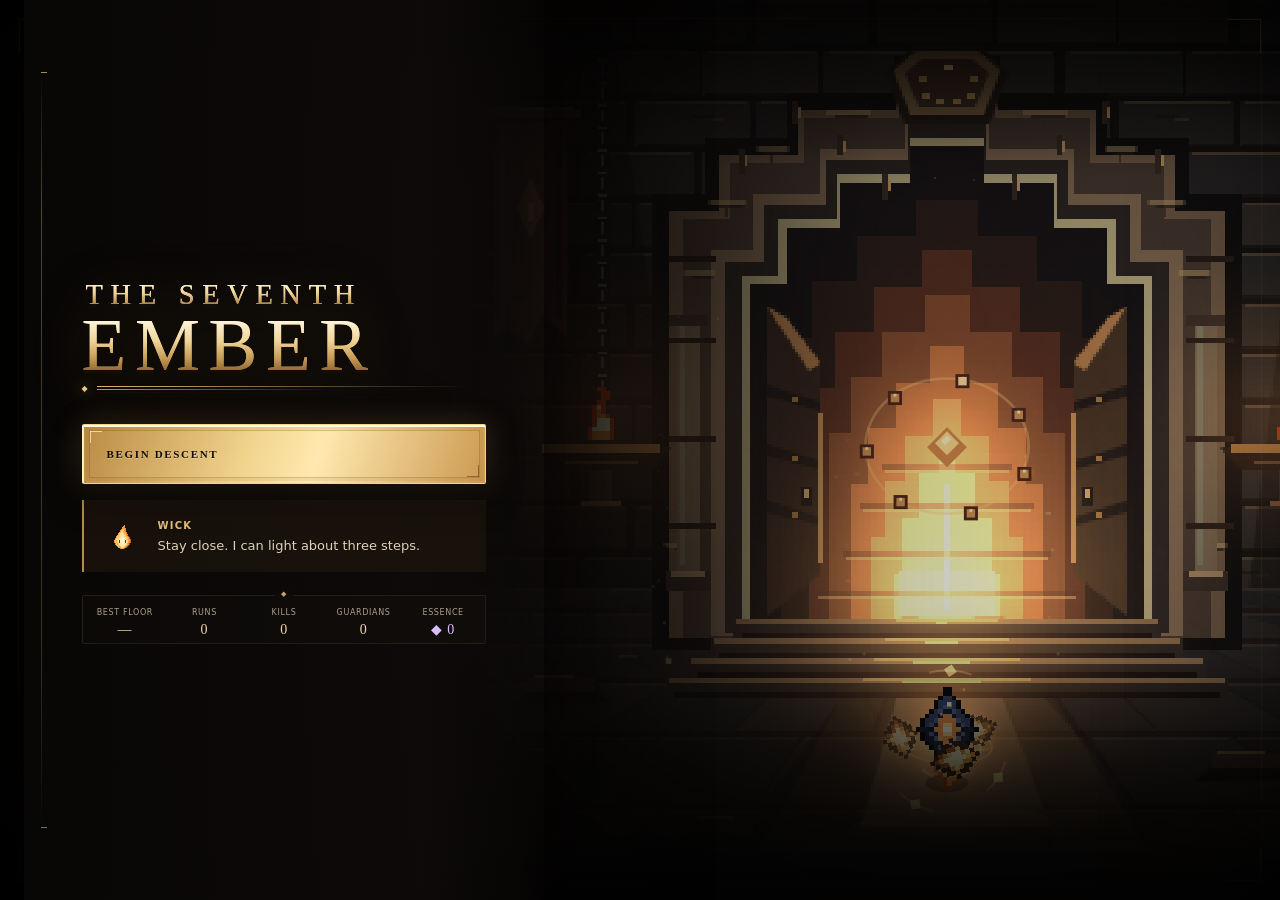
==== commit 06ca7eb2: "Rebuild the title art and refine the game's pixel-art lighting" ====
--- a/index.html
+++ b/index.html
@@ -22,32 +22,32 @@
       content="The Seventh Ember is a dungeon roguelike with fifty floors, permanent progression, ten guardians, and an endless descent."
     />
     <meta name="application-name" content="The Seventh Ember" />
-    <link rel="stylesheet" href="styles/base.css?v=2026112003" />
-    <link rel="stylesheet" href="styles/hud.css?v=2026112003" />
-    <link rel="stylesheet" href="styles/overlays.css?v=2026112003" />
-    <link rel="stylesheet" href="styles/interface.css?v=2026112003" />
-    <link rel="stylesheet" href="styles/campaign.css?v=2026112003" />
-    <link rel="stylesheet" href="styles/story.css?v=2026112003" />
-    <link rel="stylesheet" href="styles/onboarding.css?v=2026112003" />
-    <link rel="stylesheet" href="styles/interface-reborn.css?v=2026112003" />
-    <link rel="stylesheet" href="styles/title-screen.css?v=2026112003" />
-    <link rel="stylesheet" href="styles/seventh-ember-theme.css?v=2026112003" />
-    <link rel="stylesheet" href="styles/wick-secrets.css?v=2026112003" />
-    <link rel="stylesheet" href="styles/secret-rooms.css?v=2026112003" />
-    <link rel="stylesheet" href="styles/speedrun.css?v=2026112003" />
-    <link rel="stylesheet" href="styles/endless-wheel.css?v=2026112003" />
-    <link rel="stylesheet" href="styles/blessing-expansion.css?v=2026112003" />
-    <link rel="stylesheet" href="styles/achievements.css?v=2026112003" />
-    <link rel="stylesheet" href="styles/controller-blessings.css?v=2026112003" />
-    <link rel="stylesheet" href="styles/build-journal.css?v=2026112003" />
-    <link rel="stylesheet" href="styles/hearth.css?v=2026112003" />
-    <link rel="stylesheet" href="styles/moth-shop.css?v=2026112003" />
-    <link rel="stylesheet" href="styles/keyboard.css?v=2026112003" />
-    <link rel="stylesheet" href="styles/death-menu.css?v=2026112003" />
-    <link rel="stylesheet" href="styles/wick-guide.css?v=2026112003" />
-    <link rel="stylesheet" href="styles/art-detail.css?v=2026112003" />
-    <link rel="stylesheet" href="styles/descent-story.css?v=2026112003" />
-    <link rel="stylesheet" href="styles/guardian-loadouts.css?v=2026112003" />
+    <link rel="stylesheet" href="styles/base.css?v=2026112101" />
+    <link rel="stylesheet" href="styles/hud.css?v=2026112101" />
+    <link rel="stylesheet" href="styles/overlays.css?v=2026112101" />
+    <link rel="stylesheet" href="styles/interface.css?v=2026112101" />
+    <link rel="stylesheet" href="styles/campaign.css?v=2026112101" />
+    <link rel="stylesheet" href="styles/story.css?v=2026112101" />
+    <link rel="stylesheet" href="styles/onboarding.css?v=2026112101" />
+    <link rel="stylesheet" href="styles/interface-reborn.css?v=2026112101" />
+    <link rel="stylesheet" href="styles/title-screen.css?v=2026112101" />
+    <link rel="stylesheet" href="styles/seventh-ember-theme.css?v=2026112101" />
+    <link rel="stylesheet" href="styles/wick-secrets.css?v=2026112101" />
+    <link rel="stylesheet" href="styles/secret-rooms.css?v=2026112101" />
+    <link rel="stylesheet" href="styles/speedrun.css?v=2026112101" />
+    <link rel="stylesheet" href="styles/endless-wheel.css?v=2026112101" />
+    <link rel="stylesheet" href="styles/blessing-expansion.css?v=2026112101" />
+    <link rel="stylesheet" href="styles/achievements.css?v=2026112101" />
+    <link rel="stylesheet" href="styles/controller-blessings.css?v=2026112101" />
+    <link rel="stylesheet" href="styles/build-journal.css?v=2026112101" />
+    <link rel="stylesheet" href="styles/hearth.css?v=2026112101" />
+    <link rel="stylesheet" href="styles/moth-shop.css?v=2026112101" />
+    <link rel="stylesheet" href="styles/keyboard.css?v=2026112101" />
+    <link rel="stylesheet" href="styles/death-menu.css?v=2026112101" />
+    <link rel="stylesheet" href="styles/wick-guide.css?v=2026112101" />
+    <link rel="stylesheet" href="styles/art-detail.css?v=2026112101" />
+    <link rel="stylesheet" href="styles/descent-story.css?v=2026112101" />
+    <link rel="stylesheet" href="styles/guardian-loadouts.css?v=2026112101" />
   </head>
   <body>
     <div id="bootScreen" role="status" aria-label="Opening The Seventh Ember">
@@ -61,7 +61,7 @@
         <span class="boot-status">PREPARING THE DESCENT</span>
       </div>
     </div>
-    <script src="src/render/boot-art.js?v=2026112003"></script>
+    <script src="src/render/boot-art.js?v=2026112101"></script>
 
     <canvas
       id="cv"
@@ -571,114 +571,115 @@
         <button class="text-button" id="chapterExplore">Stay and look around</button>
       </div>
     </div>
-    <script src="src/core/error-boundary.js?v=2026112003"></script>
-    <script src="src/core/foundation.js?v=2026112003"></script>
-    <script src="src/input/keyboard.js?v=2026112003"></script>
-    <script src="src/core/input.js?v=2026112003"></script>
-    <script src="src/render/sprites.js?v=2026112003"></script>
-    <script src="src/core/state.js?v=2026112003"></script>
-    <script src="src/world/dungeon.js?v=2026112003"></script>
-    <script src="src/game/flow.js?v=2026112003"></script>
-    <script src="src/render/world-ui.js?v=2026112003"></script>
-    <script src="src/interface/refinements.js?v=2026112003"></script>
-    <script src="src/chapters/hollow.js?v=2026112003"></script>
-    <script src="src/combat/ember-abilities.js?v=2026112003"></script>
-    <script src="src/chapters/garden.js?v=2026112003"></script>
-    <script src="src/chapters/late-regions.js?v=2026112003"></script>
-    <script src="src/story/story-copy.js?v=2026112003"></script>
-    <script src="src/progression/regional-blessings.js?v=2026112003"></script>
-    <script src="src/story/recovered-traces.js?v=2026112003"></script>
-    <script src="src/enemies/regional-enemies.js?v=2026112003"></script>
-    <script src="src/bosses/guardians.js?v=2026112003"></script>
-    <script src="src/world/regional-hazards.js?v=2026112003"></script>
-    <script src="src/chapters/late-hooks.js?v=2026112003"></script>
-    <script src="src/progression/skill-tree.js?v=2026112003"></script>
-    <script src="src/render/ember.js?v=2026112003"></script>
-    <script src="src/render/hollow-garden-art.js?v=2026112003"></script>
-    <script src="src/render/regional-art.js?v=2026112003"></script>
-    <script src="src/game/finale.js?v=2026112003"></script>
-    <script src="src/progression/blessings.js?v=2026112003"></script>
-    <script src="src/world/resting-flames.js?v=2026112003"></script>
-    <script src="src/audio/scene-effects.js?v=2026112003"></script>
-    <script src="src/render/blessing-effects.js?v=2026112003"></script>
-    <script src="src/story/descent-compat.js?v=2026112003"></script>
-    <script src="src/game/endless.js?v=2026112003"></script>
-    <script src="src/combat/combat-feel.js?v=2026112003"></script>
-    <script src="src/progression/rarity.js?v=2026112003"></script>
-    <script src="src/bosses/twin-regents.js?v=2026112003"></script>
-    <script src="src/progression/forms.js?v=2026112003"></script>
-    <script src="src/world/room-encounters.js?v=2026112003"></script>
-    <script src="src/bosses/middle-guardians.js?v=2026112003"></script>
-    <script src="src/input/touch.js?v=2026112003"></script>
-    <script src="src/game/guardian-modes.js?v=2026112003"></script>
-    <script src="src/bosses/final-tuning.js?v=2026112003"></script>
-    <script src="src/bosses/secret-boss.js?v=2026112003"></script>
-    <script src="src/game/endless-hardening.js?v=2026112003"></script>
-    <script src="src/bosses/adaptive-guardians.js?v=2026112003"></script>
-    <script src="src/combat/combat-polish.js?v=2026112003"></script>
-    <script src="src/audio/effects.js?v=2026112003"></script>
-    <script src="src/combat/combat-finale.js?v=2026112003"></script>
-    <script src="src/game/onboarding.js?v=2026112003"></script>
-    <script src="src/game/first-descent.js?v=2026112003"></script>
-    <script src="src/core/save-system.js?v=2026112003"></script>
-    <script src="src/interface/interface-reborn.js?v=2026112003"></script>
-    <script src="src/story/wick-secrets.js?v=2026112003"></script>
-    <script src="src/world/secret-rooms.js?v=2026112003"></script>
-    <script src="src/audio/recorded-score.js?v=2026112003"></script>
-    <script src="src/game/speedrun.js?v=2026112003"></script>
-    <script src="src/game/endless-wheel.js?v=2026112003"></script>
-    <script src="src/progression/blessing-expansion.js?v=2026112003"></script>
-    <script src="src/progression/achievements.js?v=2026112003"></script>
-    <script src="src/render/creature-animation.js?v=2026112003"></script>
-    <script src="src/input/controller.js?v=2026112003"></script>
-    <script src="src/progression/blessing-recipes.js?v=2026112003"></script>
-    <script src="src/progression/blessing-combos.js?v=2026112003"></script>
-    <script src="src/combat/blessing-synergies.js?v=2026112003"></script>
-    <script src="src/render/combo-art.js?v=2026112003"></script>
-    <script src="src/interface/build-journal.js?v=2026112003"></script>
-    <script src="src/progression/hearth-progress.js?v=2026112003"></script>
-    <script src="src/progression/hearth-trials.js?v=2026112003"></script>
-    <script src="src/game/vow-bindings.js?v=2026112003"></script>
-    <script src="src/render/hearth-art.js?v=2026112003"></script>
-    <script src="src/render/ember-cores.js?v=2026112003"></script>
-    <script src="src/interface/hearth.js?v=2026112003"></script>
-    <script src="src/world/moth-shop.js?v=2026112003"></script>
-    <script src="src/render/moth-shop-art.js?v=2026112003"></script>
-    <script src="src/render/secret-room-art.js?v=2026112003"></script>
-    <script src="src/render/secret-room-backdrops.js?v=2026112003"></script>
-    <script src="src/interface/secret-room-controls.js?v=2026112003"></script>
-    <script src="src/game/hearth-trial-events.js?v=2026112003"></script>
-    <script src="src/game/hearth-guardian.js?v=2026112003"></script>
-    <script src="src/game/hearth-trials.js?v=2026112003"></script>
-    <script src="src/interface/death-menu.js?v=2026112003"></script>
-    <script src="src/render/boss-rush-arena.js?v=2026112003"></script>
-    <script src="src/bosses/bellkeeper-refinement.js?v=2026112003"></script>
-    <script src="src/bosses/colossus-refinement.js?v=2026112003"></script>
-    <script src="src/bosses/astronomer-refinement.js?v=2026112003"></script>
-    <script src="src/bosses/scribe-refinement.js?v=2026112003"></script>
-    <script src="src/bosses/regents-refinement.js?v=2026112003"></script>
-    <script src="src/bosses/seraph-refinement.js?v=2026112003"></script>
-    <script src="src/bosses/tyrant-refinement.js?v=2026112003"></script>
-    <script src="src/bosses/keeper-refinement.js?v=2026112003"></script>
-    <script src="src/bosses/unrecorded-refinement.js?v=2026112003"></script>
-    <script src="src/combat/combat-clarity.js?v=2026112003"></script>
-    <script src="src/input/keyboard-settings.js?v=2026112003"></script>
-    <script src="src/game/wick-guide-state.js?v=2026112003"></script>
-    <script src="src/game/wick-guide.js?v=2026112003"></script>
-    <script src="src/game/guardian-rewards.js?v=2026112003"></script>
-    <script src="src/world/environmental-traps.js?v=2026112003"></script>
-    <script src="src/core/progress-transfer.js?v=2026112003"></script>
-    <script src="src/render/guardian-materials.js?v=2026112003"></script>
-    <script src="src/render/wick-art.js?v=2026112003"></script>
-    <script src="src/render/residents.js?v=2026112003"></script>
-    <script src="src/story/descent-content.js?v=2026112003"></script>
-    <script src="src/render/descent-art.js?v=2026112003"></script>
-    <script src="src/render/worksites.js?v=2026112003"></script>
-    <script src="src/story/descent-engine.js?v=2026112003"></script>
-    <script src="src/story/descent-work.js?v=2026112003"></script>
-    <script src="src/story/descent-dialogue.js?v=2026112003"></script>
-    <script src="src/interface/guardian-loadouts.js?v=2026112003"></script>
-    <script src="src/interface/boss-rush-loadouts.js?v=2026112003"></script>
-    <script src="src/core/boot.js?v=2026112003"></script>
+    <script src="src/core/error-boundary.js?v=2026112101"></script>
+    <script src="src/core/foundation.js?v=2026112101"></script>
+    <script src="src/input/keyboard.js?v=2026112101"></script>
+    <script src="src/core/input.js?v=2026112101"></script>
+    <script src="src/render/sprites.js?v=2026112101"></script>
+    <script src="src/core/state.js?v=2026112101"></script>
+    <script src="src/world/dungeon.js?v=2026112101"></script>
+    <script src="src/game/flow.js?v=2026112101"></script>
+    <script src="src/render/world-ui.js?v=2026112101"></script>
+    <script src="src/render/title-art.js?v=2026112101"></script>
+    <script src="src/interface/refinements.js?v=2026112101"></script>
+    <script src="src/chapters/hollow.js?v=2026112101"></script>
+    <script src="src/combat/ember-abilities.js?v=2026112101"></script>
+    <script src="src/chapters/garden.js?v=2026112101"></script>
+    <script src="src/chapters/late-regions.js?v=2026112101"></script>
+    <script src="src/story/story-copy.js?v=2026112101"></script>
+    <script src="src/progression/regional-blessings.js?v=2026112101"></script>
+    <script src="src/story/recovered-traces.js?v=2026112101"></script>
+    <script src="src/enemies/regional-enemies.js?v=2026112101"></script>
+    <script src="src/bosses/guardians.js?v=2026112101"></script>
+    <script src="src/world/regional-hazards.js?v=2026112101"></script>
+    <script src="src/chapters/late-hooks.js?v=2026112101"></script>
+    <script src="src/progression/skill-tree.js?v=2026112101"></script>
+    <script src="src/render/ember.js?v=2026112101"></script>
+    <script src="src/render/hollow-garden-art.js?v=2026112101"></script>
+    <script src="src/render/regional-art.js?v=2026112101"></script>
+    <script src="src/game/finale.js?v=2026112101"></script>
+    <script src="src/progression/blessings.js?v=2026112101"></script>
+    <script src="src/world/resting-flames.js?v=2026112101"></script>
+    <script src="src/audio/scene-effects.js?v=2026112101"></script>
+    <script src="src/render/blessing-effects.js?v=2026112101"></script>
+    <script src="src/story/descent-compat.js?v=2026112101"></script>
+    <script src="src/game/endless.js?v=2026112101"></script>
+    <script src="src/combat/combat-feel.js?v=2026112101"></script>
+    <script src="src/progression/rarity.js?v=2026112101"></script>
+    <script src="src/bosses/twin-regents.js?v=2026112101"></script>
+    <script src="src/progression/forms.js?v=2026112101"></script>
+    <script src="src/world/room-encounters.js?v=2026112101"></script>
+    <script src="src/bosses/middle-guardians.js?v=2026112101"></script>
+    <script src="src/input/touch.js?v=2026112101"></script>
+    <script src="src/game/guardian-modes.js?v=2026112101"></script>
+    <script src="src/bosses/final-tuning.js?v=2026112101"></script>
+    <script src="src/bosses/secret-boss.js?v=2026112101"></script>
+    <script src="src/game/endless-hardening.js?v=2026112101"></script>
+    <script src="src/bosses/adaptive-guardians.js?v=2026112101"></script>
+    <script src="src/combat/combat-polish.js?v=2026112101"></script>
+    <script src="src/audio/effects.js?v=2026112101"></script>
+    <script src="src/combat/combat-finale.js?v=2026112101"></script>
+    <script src="src/game/onboarding.js?v=2026112101"></script>
+    <script src="src/game/first-descent.js?v=2026112101"></script>
+    <script src="src/core/save-system.js?v=2026112101"></script>
+    <script src="src/interface/interface-reborn.js?v=2026112101"></script>
+    <script src="src/story/wick-secrets.js?v=2026112101"></script>
+    <script src="src/world/secret-rooms.js?v=2026112101"></script>
+    <script src="src/audio/recorded-score.js?v=2026112101"></script>
+    <script src="src/game/speedrun.js?v=2026112101"></script>
+    <script src="src/game/endless-wheel.js?v=2026112101"></script>
+    <script src="src/progression/blessing-expansion.js?v=2026112101"></script>
+    <script src="src/progression/achievements.js?v=2026112101"></script>
+    <script src="src/render/creature-animation.js?v=2026112101"></script>
+    <script src="src/input/controller.js?v=2026112101"></script>
+    <script src="src/progression/blessing-recipes.js?v=2026112101"></script>
+    <script src="src/progression/blessing-combos.js?v=2026112101"></script>
+    <script src="src/combat/blessing-synergies.js?v=2026112101"></script>
+    <script src="src/render/combo-art.js?v=2026112101"></script>
+    <script src="src/interface/build-journal.js?v=2026112101"></script>
+    <script src="src/progression/hearth-progress.js?v=2026112101"></script>
+    <script src="src/progression/hearth-trials.js?v=2026112101"></script>
+    <script src="src/game/vow-bindings.js?v=2026112101"></script>
+    <script src="src/render/hearth-art.js?v=2026112101"></script>
+    <script src="src/render/ember-cores.js?v=2026112101"></script>
+    <script src="src/interface/hearth.js?v=2026112101"></script>
+    <script src="src/world/moth-shop.js?v=2026112101"></script>
+    <script src="src/render/moth-shop-art.js?v=2026112101"></script>
+    <script src="src/render/secret-room-art.js?v=2026112101"></script>
+    <script src="src/render/secret-room-backdrops.js?v=2026112101"></script>
+    <script src="src/interface/secret-room-controls.js?v=2026112101"></script>
+    <script src="src/game/hearth-trial-events.js?v=2026112101"></script>
+    <script src="src/game/hearth-guardian.js?v=2026112101"></script>
+    <script src="src/game/hearth-trials.js?v=2026112101"></script>
+    <script src="src/interface/death-menu.js?v=2026112101"></script>
+    <script src="src/render/boss-rush-arena.js?v=2026112101"></script>
+    <script src="src/bosses/bellkeeper-refinement.js?v=2026112101"></script>
+    <script src="src/bosses/colossus-refinement.js?v=2026112101"></script>
+    <script src="src/bosses/astronomer-refinement.js?v=2026112101"></script>
+    <script src="src/bosses/scribe-refinement.js?v=2026112101"></script>
+    <script src="src/bosses/regents-refinement.js?v=2026112101"></script>
+    <script src="src/bosses/seraph-refinement.js?v=2026112101"></script>
+    <script src="src/bosses/tyrant-refinement.js?v=2026112101"></script>
+    <script src="src/bosses/keeper-refinement.js?v=2026112101"></script>
+    <script src="src/bosses/unrecorded-refinement.js?v=2026112101"></script>
+    <script src="src/combat/combat-clarity.js?v=2026112101"></script>
+    <script src="src/input/keyboard-settings.js?v=2026112101"></script>
+    <script src="src/game/wick-guide-state.js?v=2026112101"></script>
+    <script src="src/game/wick-guide.js?v=2026112101"></script>
+    <script src="src/game/guardian-rewards.js?v=2026112101"></script>
+    <script src="src/world/environmental-traps.js?v=2026112101"></script>
+    <script src="src/core/progress-transfer.js?v=2026112101"></script>
+    <script src="src/render/guardian-materials.js?v=2026112101"></script>
+    <script src="src/render/wick-art.js?v=2026112101"></script>
+    <script src="src/render/residents.js?v=2026112101"></script>
+    <script src="src/story/descent-content.js?v=2026112101"></script>
+    <script src="src/render/descent-art.js?v=2026112101"></script>
+    <script src="src/render/worksites.js?v=2026112101"></script>
+    <script src="src/story/descent-engine.js?v=2026112101"></script>
+    <script src="src/story/descent-work.js?v=2026112101"></script>
+    <script src="src/story/descent-dialogue.js?v=2026112101"></script>
+    <script src="src/interface/guardian-loadouts.js?v=2026112101"></script>
+    <script src="src/interface/boss-rush-loadouts.js?v=2026112101"></script>
+    <script src="src/core/boot.js?v=2026112101"></script>
   </body>
 </html>
--- a/styles/title-screen.css
+++ b/styles/title-screen.css
@@ -83,7 +83,7 @@
   margin: 0 0 clamp(25px, 3.5vh, 38px);
   padding: 0 0 17px;
   font:
-    500 clamp(60px, 5vw, 72px) / 0.84 Georgia,
+    500 clamp(62px, 5.7vw, 89px) / 0.84 Georgia,
     serif;
   white-space: normal;
   filter: drop-shadow(0 3px 0 #150d05) drop-shadow(0 10px 20px #000a)
@@ -155,7 +155,7 @@
     0 8px 22px #0004;
   color: #e6ddcc;
   font:
-    700 10px/1.2 Georgia,
+    700 11px/1.2 Georgia,
     serif;
   letter-spacing: 0.15em;
   overflow: hidden;
@@ -230,6 +230,22 @@
     0 12px 30px #0007,
     0 0 26px #dbad551c;
   text-shadow: 0 1px #fff3c666;
+}
+body.ui-reborn .menu-btns .btn.primary::before {
+  content: '';
+  position: absolute;
+  inset: 5px;
+  width: auto;
+  height: auto;
+  pointer-events: none;
+  transform: none;
+  opacity: 1;
+  border: 1px solid #67451b45;
+  background:
+    linear-gradient(#fff2bbbd, #fff2bbbd) 0 0 / 12px 1px no-repeat,
+    linear-gradient(#fff2bbbd, #fff2bbbd) 0 0 / 1px 12px no-repeat,
+    linear-gradient(#6e441b9e, #6e441b9e) 100% 100% / 12px 1px no-repeat,
+    linear-gradient(#6e441b9e, #6e441b9e) 100% 100% / 1px 12px no-repeat;
 }
 body.ui-reborn .menu-btns .btn.primary svg {
   color: #62431a;
@@ -377,9 +393,9 @@
   display: flex;
   align-items: center;
   gap: 5px;
-  color: #958477;
-  font-size: 5px;
-  letter-spacing: 0.11em;
+  color: #ad9d8c;
+  font-size: 8px;
+  letter-spacing: 0.08em;
 }
 body.ui-reborn #menuStats b {
   color: #ecd6aa;
@@ -439,7 +455,7 @@
     min-height: 38px;
     padding-top: 8px;
     padding-bottom: 8px;
-    font-size: 8px;
+    font-size: 9px;
   }
   body.ui-reborn .menu-btns .btn.primary {
     min-height: 45px;
--- a/styles/seventh-ember-theme.css
+++ b/styles/seventh-ember-theme.css
@@ -349,8 +349,8 @@
   background: linear-gradient(145deg, rgba(var(--relic-rgb), 0.12), #0908078a);
 }
 body.ui-reborn .tree-head {
-  background: linear-gradient(90deg, rgba(var(--region-rgb), 0.12), #0c0c0bf2 56%);
-  border-bottom-color: rgba(var(--region-rgb), 0.22);
+  background: linear-gradient(108deg, #30271f, #181615 56%, #100f0d);
+  border-bottom-color: #b78c544d;
 }
 body.ui-reborn .tree-map {
   background: radial-gradient(
@@ -361,8 +361,10 @@
   ) !important;
 }
 body.ui-reborn .tree-inspector {
-  background: linear-gradient(145deg, #17140f, #0b0b0a);
-  border-color: rgba(var(--region-rgb), 0.28);
+  background:
+    radial-gradient(ellipse at 32% 9%, #ae875321, transparent 35%),
+    linear-gradient(145deg, #211912, #0b0b0a);
+  border-color: #98734265;
   box-shadow: -20px 0 55px #0007;
 }
 body.ui-reborn .tree-inspector h3 {
--- a/styles/descent-story.css
+++ b/styles/descent-story.css
@@ -8,9 +8,17 @@
   gap: 22px;
   width: min(900px, calc(100vw - 64px));
   padding: 22px 25px;
-  background: linear-gradient(120deg, #243027fa, #131d18fc);
-  border: 1px solid #a38c57;
-  box-shadow: 0 18px 65px #0009;
+  background:
+    radial-gradient(
+      ellipse at 12% 36%,
+      color-mix(in srgb, var(--voice, #c7b37b) 15%, transparent),
+      transparent 39%
+    ),
+    linear-gradient(120deg, #25231e, #111311 81%);
+  border: 1px solid color-mix(in srgb, var(--voice, #c7b37b) 52%, #574633);
+  box-shadow:
+    0 18px 65px #0009,
+    inset 0 2px #e8cf9c29;
   clip-path: polygon(
     0 12px,
     12px 0,
@@ -25,7 +33,10 @@
 body.descent-story #conversation .dialogue-frame:before {
   inset: 5px;
   border: 1px solid #d5c58c20;
-  background: none;
+  background:
+    linear-gradient(var(--voice, #c7b37b), transparent) 0 0 / 1px 15px no-repeat,
+    linear-gradient(90deg, var(--voice, #c7b37b), transparent) 0 0 / 28px 1px no-repeat,
+    linear-gradient(270deg, #d5c58c86, transparent) 100% 100% / 28px 1px no-repeat;
   opacity: 1;
   pointer-events: none;
 }
@@ -40,8 +51,14 @@
   justify-content: center;
   align-items: center;
   border: 1px solid #7c805b66;
-  background: #19241b;
-  box-shadow: inset 0 0 24px #0003;
+  background: radial-gradient(
+    ellipse at 50% 43%,
+    color-mix(in srgb, var(--voice, #c7b37b) 25%, #20251e),
+    #141613 68%
+  );
+  box-shadow:
+    inset 0 0 24px #0007,
+    inset 0 1px #e2c89831;
 }
 body.descent-story #speakerPortrait {
   width: 120px;
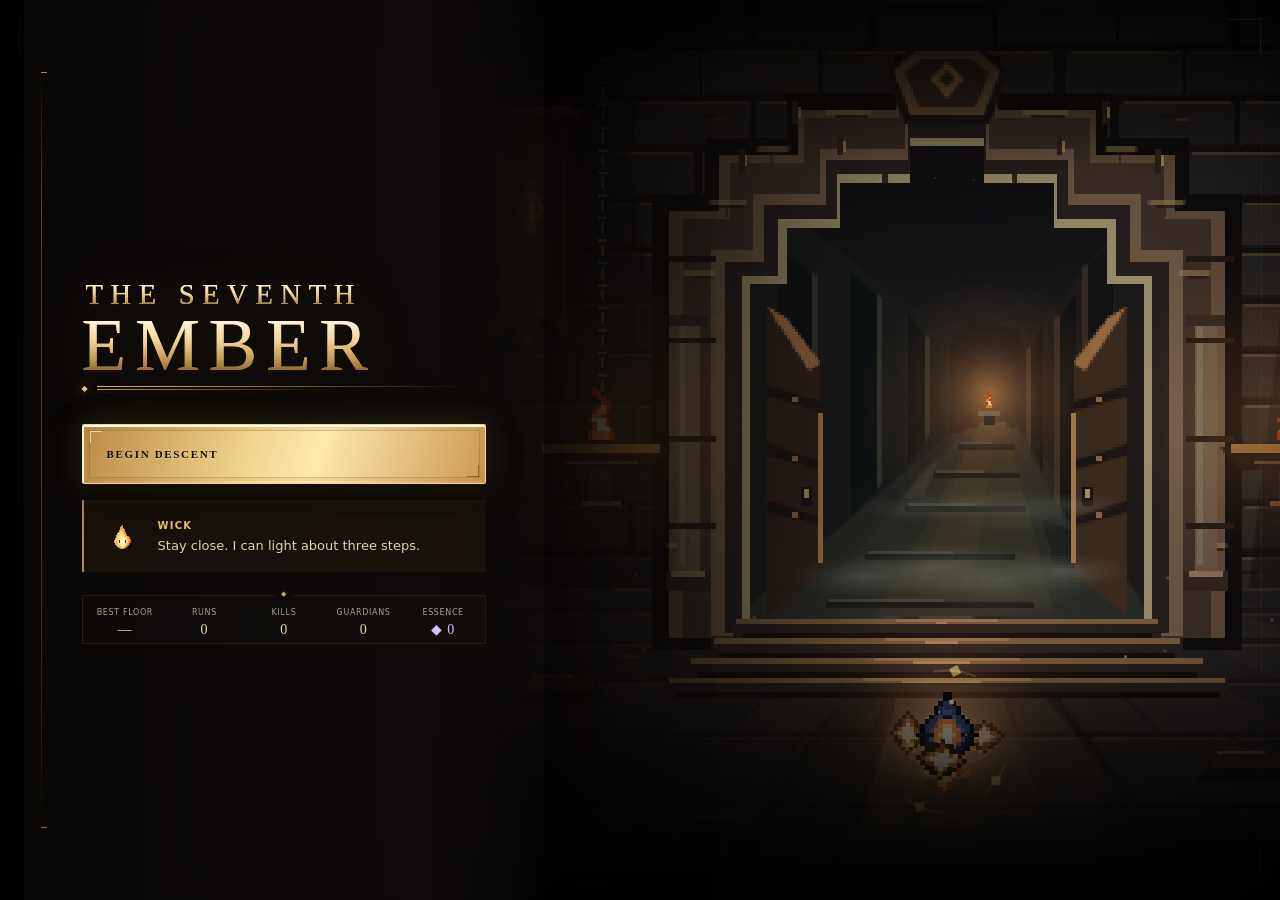
==== commit ed8e2ac1: "Replace the title gate glow with a lantern-lit passage" ====
--- a/index.html
+++ b/index.html
@@ -22,32 +22,32 @@
       content="The Seventh Ember is a dungeon roguelike with fifty floors, permanent progression, ten guardians, and an endless descent."
     />
     <meta name="application-name" content="The Seventh Ember" />
-    <link rel="stylesheet" href="styles/base.css?v=2026112101" />
-    <link rel="stylesheet" href="styles/hud.css?v=2026112101" />
-    <link rel="stylesheet" href="styles/overlays.css?v=2026112101" />
-    <link rel="stylesheet" href="styles/interface.css?v=2026112101" />
-    <link rel="stylesheet" href="styles/campaign.css?v=2026112101" />
-    <link rel="stylesheet" href="styles/story.css?v=2026112101" />
-    <link rel="stylesheet" href="styles/onboarding.css?v=2026112101" />
-    <link rel="stylesheet" href="styles/interface-reborn.css?v=2026112101" />
-    <link rel="stylesheet" href="styles/title-screen.css?v=2026112101" />
-    <link rel="stylesheet" href="styles/seventh-ember-theme.css?v=2026112101" />
-    <link rel="stylesheet" href="styles/wick-secrets.css?v=2026112101" />
-    <link rel="stylesheet" href="styles/secret-rooms.css?v=2026112101" />
-    <link rel="stylesheet" href="styles/speedrun.css?v=2026112101" />
-    <link rel="stylesheet" href="styles/endless-wheel.css?v=2026112101" />
-    <link rel="stylesheet" href="styles/blessing-expansion.css?v=2026112101" />
-    <link rel="stylesheet" href="styles/achievements.css?v=2026112101" />
-    <link rel="stylesheet" href="styles/controller-blessings.css?v=2026112101" />
-    <link rel="stylesheet" href="styles/build-journal.css?v=2026112101" />
-    <link rel="stylesheet" href="styles/hearth.css?v=2026112101" />
-    <link rel="stylesheet" href="styles/moth-shop.css?v=2026112101" />
-    <link rel="stylesheet" href="styles/keyboard.css?v=2026112101" />
-    <link rel="stylesheet" href="styles/death-menu.css?v=2026112101" />
-    <link rel="stylesheet" href="styles/wick-guide.css?v=2026112101" />
-    <link rel="stylesheet" href="styles/art-detail.css?v=2026112101" />
-    <link rel="stylesheet" href="styles/descent-story.css?v=2026112101" />
-    <link rel="stylesheet" href="styles/guardian-loadouts.css?v=2026112101" />
+    <link rel="stylesheet" href="styles/base.css?v=2026112102" />
+    <link rel="stylesheet" href="styles/hud.css?v=2026112102" />
+    <link rel="stylesheet" href="styles/overlays.css?v=2026112102" />
+    <link rel="stylesheet" href="styles/interface.css?v=2026112102" />
+    <link rel="stylesheet" href="styles/campaign.css?v=2026112102" />
+    <link rel="stylesheet" href="styles/story.css?v=2026112102" />
+    <link rel="stylesheet" href="styles/onboarding.css?v=2026112102" />
+    <link rel="stylesheet" href="styles/interface-reborn.css?v=2026112102" />
+    <link rel="stylesheet" href="styles/title-screen.css?v=2026112102" />
+    <link rel="stylesheet" href="styles/seventh-ember-theme.css?v=2026112102" />
+    <link rel="stylesheet" href="styles/wick-secrets.css?v=2026112102" />
+    <link rel="stylesheet" href="styles/secret-rooms.css?v=2026112102" />
+    <link rel="stylesheet" href="styles/speedrun.css?v=2026112102" />
+    <link rel="stylesheet" href="styles/endless-wheel.css?v=2026112102" />
+    <link rel="stylesheet" href="styles/blessing-expansion.css?v=2026112102" />
+    <link rel="stylesheet" href="styles/achievements.css?v=2026112102" />
+    <link rel="stylesheet" href="styles/controller-blessings.css?v=2026112102" />
+    <link rel="stylesheet" href="styles/build-journal.css?v=2026112102" />
+    <link rel="stylesheet" href="styles/hearth.css?v=2026112102" />
+    <link rel="stylesheet" href="styles/moth-shop.css?v=2026112102" />
+    <link rel="stylesheet" href="styles/keyboard.css?v=2026112102" />
+    <link rel="stylesheet" href="styles/death-menu.css?v=2026112102" />
+    <link rel="stylesheet" href="styles/wick-guide.css?v=2026112102" />
+    <link rel="stylesheet" href="styles/art-detail.css?v=2026112102" />
+    <link rel="stylesheet" href="styles/descent-story.css?v=2026112102" />
+    <link rel="stylesheet" href="styles/guardian-loadouts.css?v=2026112102" />
   </head>
   <body>
     <div id="bootScreen" role="status" aria-label="Opening The Seventh Ember">
@@ -61,7 +61,7 @@
         <span class="boot-status">PREPARING THE DESCENT</span>
       </div>
     </div>
-    <script src="src/render/boot-art.js?v=2026112101"></script>
+    <script src="src/render/boot-art.js?v=2026112102"></script>
 
     <canvas
       id="cv"
@@ -571,115 +571,115 @@
         <button class="text-button" id="chapterExplore">Stay and look around</button>
       </div>
     </div>
-    <script src="src/core/error-boundary.js?v=2026112101"></script>
-    <script src="src/core/foundation.js?v=2026112101"></script>
-    <script src="src/input/keyboard.js?v=2026112101"></script>
-    <script src="src/core/input.js?v=2026112101"></script>
-    <script src="src/render/sprites.js?v=2026112101"></script>
-    <script src="src/core/state.js?v=2026112101"></script>
-    <script src="src/world/dungeon.js?v=2026112101"></script>
-    <script src="src/game/flow.js?v=2026112101"></script>
-    <script src="src/render/world-ui.js?v=2026112101"></script>
-    <script src="src/render/title-art.js?v=2026112101"></script>
-    <script src="src/interface/refinements.js?v=2026112101"></script>
-    <script src="src/chapters/hollow.js?v=2026112101"></script>
-    <script src="src/combat/ember-abilities.js?v=2026112101"></script>
-    <script src="src/chapters/garden.js?v=2026112101"></script>
-    <script src="src/chapters/late-regions.js?v=2026112101"></script>
-    <script src="src/story/story-copy.js?v=2026112101"></script>
-    <script src="src/progression/regional-blessings.js?v=2026112101"></script>
-    <script src="src/story/recovered-traces.js?v=2026112101"></script>
-    <script src="src/enemies/regional-enemies.js?v=2026112101"></script>
-    <script src="src/bosses/guardians.js?v=2026112101"></script>
-    <script src="src/world/regional-hazards.js?v=2026112101"></script>
-    <script src="src/chapters/late-hooks.js?v=2026112101"></script>
-    <script src="src/progression/skill-tree.js?v=2026112101"></script>
-    <script src="src/render/ember.js?v=2026112101"></script>
-    <script src="src/render/hollow-garden-art.js?v=2026112101"></script>
-    <script src="src/render/regional-art.js?v=2026112101"></script>
-    <script src="src/game/finale.js?v=2026112101"></script>
-    <script src="src/progression/blessings.js?v=2026112101"></script>
-    <script src="src/world/resting-flames.js?v=2026112101"></script>
-    <script src="src/audio/scene-effects.js?v=2026112101"></script>
-    <script src="src/render/blessing-effects.js?v=2026112101"></script>
-    <script src="src/story/descent-compat.js?v=2026112101"></script>
-    <script src="src/game/endless.js?v=2026112101"></script>
-    <script src="src/combat/combat-feel.js?v=2026112101"></script>
-    <script src="src/progression/rarity.js?v=2026112101"></script>
-    <script src="src/bosses/twin-regents.js?v=2026112101"></script>
-    <script src="src/progression/forms.js?v=2026112101"></script>
-    <script src="src/world/room-encounters.js?v=2026112101"></script>
-    <script src="src/bosses/middle-guardians.js?v=2026112101"></script>
-    <script src="src/input/touch.js?v=2026112101"></script>
-    <script src="src/game/guardian-modes.js?v=2026112101"></script>
-    <script src="src/bosses/final-tuning.js?v=2026112101"></script>
-    <script src="src/bosses/secret-boss.js?v=2026112101"></script>
-    <script src="src/game/endless-hardening.js?v=2026112101"></script>
-    <script src="src/bosses/adaptive-guardians.js?v=2026112101"></script>
-    <script src="src/combat/combat-polish.js?v=2026112101"></script>
-    <script src="src/audio/effects.js?v=2026112101"></script>
-    <script src="src/combat/combat-finale.js?v=2026112101"></script>
-    <script src="src/game/onboarding.js?v=2026112101"></script>
-    <script src="src/game/first-descent.js?v=2026112101"></script>
-    <script src="src/core/save-system.js?v=2026112101"></script>
-    <script src="src/interface/interface-reborn.js?v=2026112101"></script>
-    <script src="src/story/wick-secrets.js?v=2026112101"></script>
-    <script src="src/world/secret-rooms.js?v=2026112101"></script>
-    <script src="src/audio/recorded-score.js?v=2026112101"></script>
-    <script src="src/game/speedrun.js?v=2026112101"></script>
-    <script src="src/game/endless-wheel.js?v=2026112101"></script>
-    <script src="src/progression/blessing-expansion.js?v=2026112101"></script>
-    <script src="src/progression/achievements.js?v=2026112101"></script>
-    <script src="src/render/creature-animation.js?v=2026112101"></script>
-    <script src="src/input/controller.js?v=2026112101"></script>
-    <script src="src/progression/blessing-recipes.js?v=2026112101"></script>
-    <script src="src/progression/blessing-combos.js?v=2026112101"></script>
-    <script src="src/combat/blessing-synergies.js?v=2026112101"></script>
-    <script src="src/render/combo-art.js?v=2026112101"></script>
-    <script src="src/interface/build-journal.js?v=2026112101"></script>
-    <script src="src/progression/hearth-progress.js?v=2026112101"></script>
-    <script src="src/progression/hearth-trials.js?v=2026112101"></script>
-    <script src="src/game/vow-bindings.js?v=2026112101"></script>
-    <script src="src/render/hearth-art.js?v=2026112101"></script>
-    <script src="src/render/ember-cores.js?v=2026112101"></script>
-    <script src="src/interface/hearth.js?v=2026112101"></script>
-    <script src="src/world/moth-shop.js?v=2026112101"></script>
-    <script src="src/render/moth-shop-art.js?v=2026112101"></script>
-    <script src="src/render/secret-room-art.js?v=2026112101"></script>
-    <script src="src/render/secret-room-backdrops.js?v=2026112101"></script>
-    <script src="src/interface/secret-room-controls.js?v=2026112101"></script>
-    <script src="src/game/hearth-trial-events.js?v=2026112101"></script>
-    <script src="src/game/hearth-guardian.js?v=2026112101"></script>
-    <script src="src/game/hearth-trials.js?v=2026112101"></script>
-    <script src="src/interface/death-menu.js?v=2026112101"></script>
-    <script src="src/render/boss-rush-arena.js?v=2026112101"></script>
-    <script src="src/bosses/bellkeeper-refinement.js?v=2026112101"></script>
-    <script src="src/bosses/colossus-refinement.js?v=2026112101"></script>
-    <script src="src/bosses/astronomer-refinement.js?v=2026112101"></script>
-    <script src="src/bosses/scribe-refinement.js?v=2026112101"></script>
-    <script src="src/bosses/regents-refinement.js?v=2026112101"></script>
-    <script src="src/bosses/seraph-refinement.js?v=2026112101"></script>
-    <script src="src/bosses/tyrant-refinement.js?v=2026112101"></script>
-    <script src="src/bosses/keeper-refinement.js?v=2026112101"></script>
-    <script src="src/bosses/unrecorded-refinement.js?v=2026112101"></script>
-    <script src="src/combat/combat-clarity.js?v=2026112101"></script>
-    <script src="src/input/keyboard-settings.js?v=2026112101"></script>
-    <script src="src/game/wick-guide-state.js?v=2026112101"></script>
-    <script src="src/game/wick-guide.js?v=2026112101"></script>
-    <script src="src/game/guardian-rewards.js?v=2026112101"></script>
-    <script src="src/world/environmental-traps.js?v=2026112101"></script>
-    <script src="src/core/progress-transfer.js?v=2026112101"></script>
-    <script src="src/render/guardian-materials.js?v=2026112101"></script>
-    <script src="src/render/wick-art.js?v=2026112101"></script>
-    <script src="src/render/residents.js?v=2026112101"></script>
-    <script src="src/story/descent-content.js?v=2026112101"></script>
-    <script src="src/render/descent-art.js?v=2026112101"></script>
-    <script src="src/render/worksites.js?v=2026112101"></script>
-    <script src="src/story/descent-engine.js?v=2026112101"></script>
-    <script src="src/story/descent-work.js?v=2026112101"></script>
-    <script src="src/story/descent-dialogue.js?v=2026112101"></script>
-    <script src="src/interface/guardian-loadouts.js?v=2026112101"></script>
-    <script src="src/interface/boss-rush-loadouts.js?v=2026112101"></script>
-    <script src="src/core/boot.js?v=2026112101"></script>
+    <script src="src/core/error-boundary.js?v=2026112102"></script>
+    <script src="src/core/foundation.js?v=2026112102"></script>
+    <script src="src/input/keyboard.js?v=2026112102"></script>
+    <script src="src/core/input.js?v=2026112102"></script>
+    <script src="src/render/sprites.js?v=2026112102"></script>
+    <script src="src/core/state.js?v=2026112102"></script>
+    <script src="src/world/dungeon.js?v=2026112102"></script>
+    <script src="src/game/flow.js?v=2026112102"></script>
+    <script src="src/render/world-ui.js?v=2026112102"></script>
+    <script src="src/render/title-art.js?v=2026112102"></script>
+    <script src="src/interface/refinements.js?v=2026112102"></script>
+    <script src="src/chapters/hollow.js?v=2026112102"></script>
+    <script src="src/combat/ember-abilities.js?v=2026112102"></script>
+    <script src="src/chapters/garden.js?v=2026112102"></script>
+    <script src="src/chapters/late-regions.js?v=2026112102"></script>
+    <script src="src/story/story-copy.js?v=2026112102"></script>
+    <script src="src/progression/regional-blessings.js?v=2026112102"></script>
+    <script src="src/story/recovered-traces.js?v=2026112102"></script>
+    <script src="src/enemies/regional-enemies.js?v=2026112102"></script>
+    <script src="src/bosses/guardians.js?v=2026112102"></script>
+    <script src="src/world/regional-hazards.js?v=2026112102"></script>
+    <script src="src/chapters/late-hooks.js?v=2026112102"></script>
+    <script src="src/progression/skill-tree.js?v=2026112102"></script>
+    <script src="src/render/ember.js?v=2026112102"></script>
+    <script src="src/render/hollow-garden-art.js?v=2026112102"></script>
+    <script src="src/render/regional-art.js?v=2026112102"></script>
+    <script src="src/game/finale.js?v=2026112102"></script>
+    <script src="src/progression/blessings.js?v=2026112102"></script>
+    <script src="src/world/resting-flames.js?v=2026112102"></script>
+    <script src="src/audio/scene-effects.js?v=2026112102"></script>
+    <script src="src/render/blessing-effects.js?v=2026112102"></script>
+    <script src="src/story/descent-compat.js?v=2026112102"></script>
+    <script src="src/game/endless.js?v=2026112102"></script>
+    <script src="src/combat/combat-feel.js?v=2026112102"></script>
+    <script src="src/progression/rarity.js?v=2026112102"></script>
+    <script src="src/bosses/twin-regents.js?v=2026112102"></script>
+    <script src="src/progression/forms.js?v=2026112102"></script>
+    <script src="src/world/room-encounters.js?v=2026112102"></script>
+    <script src="src/bosses/middle-guardians.js?v=2026112102"></script>
+    <script src="src/input/touch.js?v=2026112102"></script>
+    <script src="src/game/guardian-modes.js?v=2026112102"></script>
+    <script src="src/bosses/final-tuning.js?v=2026112102"></script>
+    <script src="src/bosses/secret-boss.js?v=2026112102"></script>
+    <script src="src/game/endless-hardening.js?v=2026112102"></script>
+    <script src="src/bosses/adaptive-guardians.js?v=2026112102"></script>
+    <script src="src/combat/combat-polish.js?v=2026112102"></script>
+    <script src="src/audio/effects.js?v=2026112102"></script>
+    <script src="src/combat/combat-finale.js?v=2026112102"></script>
+    <script src="src/game/onboarding.js?v=2026112102"></script>
+    <script src="src/game/first-descent.js?v=2026112102"></script>
+    <script src="src/core/save-system.js?v=2026112102"></script>
+    <script src="src/interface/interface-reborn.js?v=2026112102"></script>
+    <script src="src/story/wick-secrets.js?v=2026112102"></script>
+    <script src="src/world/secret-rooms.js?v=2026112102"></script>
+    <script src="src/audio/recorded-score.js?v=2026112102"></script>
+    <script src="src/game/speedrun.js?v=2026112102"></script>
+    <script src="src/game/endless-wheel.js?v=2026112102"></script>
+    <script src="src/progression/blessing-expansion.js?v=2026112102"></script>
+    <script src="src/progression/achievements.js?v=2026112102"></script>
+    <script src="src/render/creature-animation.js?v=2026112102"></script>
+    <script src="src/input/controller.js?v=2026112102"></script>
+    <script src="src/progression/blessing-recipes.js?v=2026112102"></script>
+    <script src="src/progression/blessing-combos.js?v=2026112102"></script>
+    <script src="src/combat/blessing-synergies.js?v=2026112102"></script>
+    <script src="src/render/combo-art.js?v=2026112102"></script>
+    <script src="src/interface/build-journal.js?v=2026112102"></script>
+    <script src="src/progression/hearth-progress.js?v=2026112102"></script>
+    <script src="src/progression/hearth-trials.js?v=2026112102"></script>
+    <script src="src/game/vow-bindings.js?v=2026112102"></script>
+    <script src="src/render/hearth-art.js?v=2026112102"></script>
+    <script src="src/render/ember-cores.js?v=2026112102"></script>
+    <script src="src/interface/hearth.js?v=2026112102"></script>
+    <script src="src/world/moth-shop.js?v=2026112102"></script>
+    <script src="src/render/moth-shop-art.js?v=2026112102"></script>
+    <script src="src/render/secret-room-art.js?v=2026112102"></script>
+    <script src="src/render/secret-room-backdrops.js?v=2026112102"></script>
+    <script src="src/interface/secret-room-controls.js?v=2026112102"></script>
+    <script src="src/game/hearth-trial-events.js?v=2026112102"></script>
+    <script src="src/game/hearth-guardian.js?v=2026112102"></script>
+    <script src="src/game/hearth-trials.js?v=2026112102"></script>
+    <script src="src/interface/death-menu.js?v=2026112102"></script>
+    <script src="src/render/boss-rush-arena.js?v=2026112102"></script>
+    <script src="src/bosses/bellkeeper-refinement.js?v=2026112102"></script>
+    <script src="src/bosses/colossus-refinement.js?v=2026112102"></script>
+    <script src="src/bosses/astronomer-refinement.js?v=2026112102"></script>
+    <script src="src/bosses/scribe-refinement.js?v=2026112102"></script>
+    <script src="src/bosses/regents-refinement.js?v=2026112102"></script>
+    <script src="src/bosses/seraph-refinement.js?v=2026112102"></script>
+    <script src="src/bosses/tyrant-refinement.js?v=2026112102"></script>
+    <script src="src/bosses/keeper-refinement.js?v=2026112102"></script>
+    <script src="src/bosses/unrecorded-refinement.js?v=2026112102"></script>
+    <script src="src/combat/combat-clarity.js?v=2026112102"></script>
+    <script src="src/input/keyboard-settings.js?v=2026112102"></script>
+    <script src="src/game/wick-guide-state.js?v=2026112102"></script>
+    <script src="src/game/wick-guide.js?v=2026112102"></script>
+    <script src="src/game/guardian-rewards.js?v=2026112102"></script>
+    <script src="src/world/environmental-traps.js?v=2026112102"></script>
+    <script src="src/core/progress-transfer.js?v=2026112102"></script>
+    <script src="src/render/guardian-materials.js?v=2026112102"></script>
+    <script src="src/render/wick-art.js?v=2026112102"></script>
+    <script src="src/render/residents.js?v=2026112102"></script>
+    <script src="src/story/descent-content.js?v=2026112102"></script>
+    <script src="src/render/descent-art.js?v=2026112102"></script>
+    <script src="src/render/worksites.js?v=2026112102"></script>
+    <script src="src/story/descent-engine.js?v=2026112102"></script>
+    <script src="src/story/descent-work.js?v=2026112102"></script>
+    <script src="src/story/descent-dialogue.js?v=2026112102"></script>
+    <script src="src/interface/guardian-loadouts.js?v=2026112102"></script>
+    <script src="src/interface/boss-rush-loadouts.js?v=2026112102"></script>
+    <script src="src/core/boot.js?v=2026112102"></script>
   </body>
 </html>
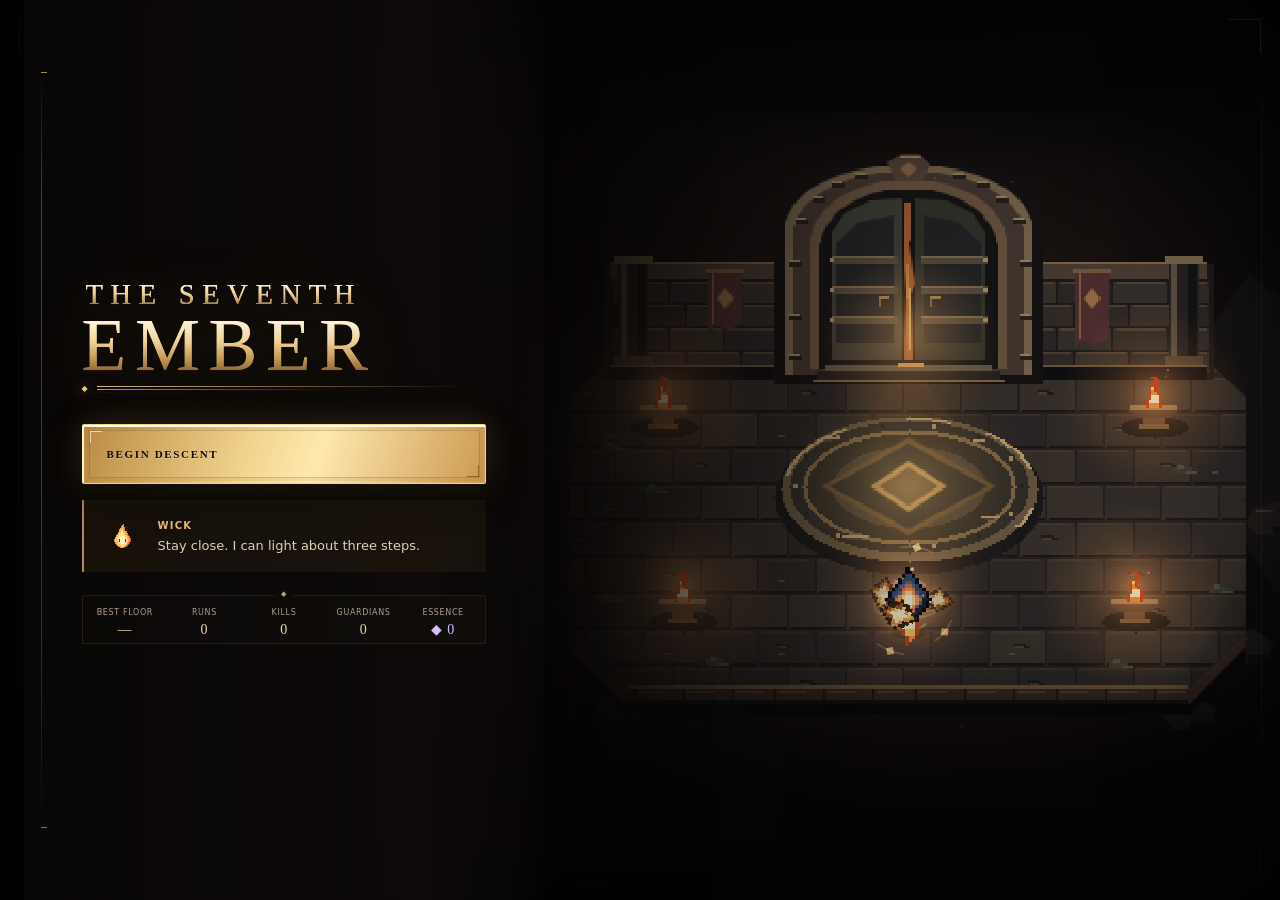
==== commit 8f5d4001: "Restore the overhead pixel-art shrine on the title screen" ====
--- a/index.html
+++ b/index.html
@@ -22,32 +22,32 @@
       content="The Seventh Ember is a dungeon roguelike with fifty floors, permanent progression, ten guardians, and an endless descent."
     />
     <meta name="application-name" content="The Seventh Ember" />
-    <link rel="stylesheet" href="styles/base.css?v=2026112102" />
-    <link rel="stylesheet" href="styles/hud.css?v=2026112102" />
-    <link rel="stylesheet" href="styles/overlays.css?v=2026112102" />
-    <link rel="stylesheet" href="styles/interface.css?v=2026112102" />
-    <link rel="stylesheet" href="styles/campaign.css?v=2026112102" />
-    <link rel="stylesheet" href="styles/story.css?v=2026112102" />
-    <link rel="stylesheet" href="styles/onboarding.css?v=2026112102" />
-    <link rel="stylesheet" href="styles/interface-reborn.css?v=2026112102" />
-    <link rel="stylesheet" href="styles/title-screen.css?v=2026112102" />
-    <link rel="stylesheet" href="styles/seventh-ember-theme.css?v=2026112102" />
-    <link rel="stylesheet" href="styles/wick-secrets.css?v=2026112102" />
-    <link rel="stylesheet" href="styles/secret-rooms.css?v=2026112102" />
-    <link rel="stylesheet" href="styles/speedrun.css?v=2026112102" />
-    <link rel="stylesheet" href="styles/endless-wheel.css?v=2026112102" />
-    <link rel="stylesheet" href="styles/blessing-expansion.css?v=2026112102" />
-    <link rel="stylesheet" href="styles/achievements.css?v=2026112102" />
-    <link rel="stylesheet" href="styles/controller-blessings.css?v=2026112102" />
-    <link rel="stylesheet" href="styles/build-journal.css?v=2026112102" />
-    <link rel="stylesheet" href="styles/hearth.css?v=2026112102" />
-    <link rel="stylesheet" href="styles/moth-shop.css?v=2026112102" />
-    <link rel="stylesheet" href="styles/keyboard.css?v=2026112102" />
-    <link rel="stylesheet" href="styles/death-menu.css?v=2026112102" />
-    <link rel="stylesheet" href="styles/wick-guide.css?v=2026112102" />
-    <link rel="stylesheet" href="styles/art-detail.css?v=2026112102" />
-    <link rel="stylesheet" href="styles/descent-story.css?v=2026112102" />
-    <link rel="stylesheet" href="styles/guardian-loadouts.css?v=2026112102" />
+    <link rel="stylesheet" href="styles/base.css?v=2026112103" />
+    <link rel="stylesheet" href="styles/hud.css?v=2026112103" />
+    <link rel="stylesheet" href="styles/overlays.css?v=2026112103" />
+    <link rel="stylesheet" href="styles/interface.css?v=2026112103" />
+    <link rel="stylesheet" href="styles/campaign.css?v=2026112103" />
+    <link rel="stylesheet" href="styles/story.css?v=2026112103" />
+    <link rel="stylesheet" href="styles/onboarding.css?v=2026112103" />
+    <link rel="stylesheet" href="styles/interface-reborn.css?v=2026112103" />
+    <link rel="stylesheet" href="styles/title-screen.css?v=2026112103" />
+    <link rel="stylesheet" href="styles/seventh-ember-theme.css?v=2026112103" />
+    <link rel="stylesheet" href="styles/wick-secrets.css?v=2026112103" />
+    <link rel="stylesheet" href="styles/secret-rooms.css?v=2026112103" />
+    <link rel="stylesheet" href="styles/speedrun.css?v=2026112103" />
+    <link rel="stylesheet" href="styles/endless-wheel.css?v=2026112103" />
+    <link rel="stylesheet" href="styles/blessing-expansion.css?v=2026112103" />
+    <link rel="stylesheet" href="styles/achievements.css?v=2026112103" />
+    <link rel="stylesheet" href="styles/controller-blessings.css?v=2026112103" />
+    <link rel="stylesheet" href="styles/build-journal.css?v=2026112103" />
+    <link rel="stylesheet" href="styles/hearth.css?v=2026112103" />
+    <link rel="stylesheet" href="styles/moth-shop.css?v=2026112103" />
+    <link rel="stylesheet" href="styles/keyboard.css?v=2026112103" />
+    <link rel="stylesheet" href="styles/death-menu.css?v=2026112103" />
+    <link rel="stylesheet" href="styles/wick-guide.css?v=2026112103" />
+    <link rel="stylesheet" href="styles/art-detail.css?v=2026112103" />
+    <link rel="stylesheet" href="styles/descent-story.css?v=2026112103" />
+    <link rel="stylesheet" href="styles/guardian-loadouts.css?v=2026112103" />
   </head>
   <body>
     <div id="bootScreen" role="status" aria-label="Opening The Seventh Ember">
@@ -61,7 +61,7 @@
         <span class="boot-status">PREPARING THE DESCENT</span>
       </div>
     </div>
-    <script src="src/render/boot-art.js?v=2026112102"></script>
+    <script src="src/render/boot-art.js?v=2026112103"></script>
 
     <canvas
       id="cv"
@@ -571,115 +571,115 @@
         <button class="text-button" id="chapterExplore">Stay and look around</button>
       </div>
     </div>
-    <script src="src/core/error-boundary.js?v=2026112102"></script>
-    <script src="src/core/foundation.js?v=2026112102"></script>
-    <script src="src/input/keyboard.js?v=2026112102"></script>
-    <script src="src/core/input.js?v=2026112102"></script>
-    <script src="src/render/sprites.js?v=2026112102"></script>
-    <script src="src/core/state.js?v=2026112102"></script>
-    <script src="src/world/dungeon.js?v=2026112102"></script>
-    <script src="src/game/flow.js?v=2026112102"></script>
-    <script src="src/render/world-ui.js?v=2026112102"></script>
-    <script src="src/render/title-art.js?v=2026112102"></script>
-    <script src="src/interface/refinements.js?v=2026112102"></script>
-    <script src="src/chapters/hollow.js?v=2026112102"></script>
-    <script src="src/combat/ember-abilities.js?v=2026112102"></script>
-    <script src="src/chapters/garden.js?v=2026112102"></script>
-    <script src="src/chapters/late-regions.js?v=2026112102"></script>
-    <script src="src/story/story-copy.js?v=2026112102"></script>
-    <script src="src/progression/regional-blessings.js?v=2026112102"></script>
-    <script src="src/story/recovered-traces.js?v=2026112102"></script>
-    <script src="src/enemies/regional-enemies.js?v=2026112102"></script>
-    <script src="src/bosses/guardians.js?v=2026112102"></script>
-    <script src="src/world/regional-hazards.js?v=2026112102"></script>
-    <script src="src/chapters/late-hooks.js?v=2026112102"></script>
-    <script src="src/progression/skill-tree.js?v=2026112102"></script>
-    <script src="src/render/ember.js?v=2026112102"></script>
-    <script src="src/render/hollow-garden-art.js?v=2026112102"></script>
-    <script src="src/render/regional-art.js?v=2026112102"></script>
-    <script src="src/game/finale.js?v=2026112102"></script>
-    <script src="src/progression/blessings.js?v=2026112102"></script>
-    <script src="src/world/resting-flames.js?v=2026112102"></script>
-    <script src="src/audio/scene-effects.js?v=2026112102"></script>
-    <script src="src/render/blessing-effects.js?v=2026112102"></script>
-    <script src="src/story/descent-compat.js?v=2026112102"></script>
-    <script src="src/game/endless.js?v=2026112102"></script>
-    <script src="src/combat/combat-feel.js?v=2026112102"></script>
-    <script src="src/progression/rarity.js?v=2026112102"></script>
-    <script src="src/bosses/twin-regents.js?v=2026112102"></script>
-    <script src="src/progression/forms.js?v=2026112102"></script>
-    <script src="src/world/room-encounters.js?v=2026112102"></script>
-    <script src="src/bosses/middle-guardians.js?v=2026112102"></script>
-    <script src="src/input/touch.js?v=2026112102"></script>
-    <script src="src/game/guardian-modes.js?v=2026112102"></script>
-    <script src="src/bosses/final-tuning.js?v=2026112102"></script>
-    <script src="src/bosses/secret-boss.js?v=2026112102"></script>
-    <script src="src/game/endless-hardening.js?v=2026112102"></script>
-    <script src="src/bosses/adaptive-guardians.js?v=2026112102"></script>
-    <script src="src/combat/combat-polish.js?v=2026112102"></script>
-    <script src="src/audio/effects.js?v=2026112102"></script>
-    <script src="src/combat/combat-finale.js?v=2026112102"></script>
-    <script src="src/game/onboarding.js?v=2026112102"></script>
-    <script src="src/game/first-descent.js?v=2026112102"></script>
-    <script src="src/core/save-system.js?v=2026112102"></script>
-    <script src="src/interface/interface-reborn.js?v=2026112102"></script>
-    <script src="src/story/wick-secrets.js?v=2026112102"></script>
-    <script src="src/world/secret-rooms.js?v=2026112102"></script>
-    <script src="src/audio/recorded-score.js?v=2026112102"></script>
-    <script src="src/game/speedrun.js?v=2026112102"></script>
-    <script src="src/game/endless-wheel.js?v=2026112102"></script>
-    <script src="src/progression/blessing-expansion.js?v=2026112102"></script>
-    <script src="src/progression/achievements.js?v=2026112102"></script>
-    <script src="src/render/creature-animation.js?v=2026112102"></script>
-    <script src="src/input/controller.js?v=2026112102"></script>
-    <script src="src/progression/blessing-recipes.js?v=2026112102"></script>
-    <script src="src/progression/blessing-combos.js?v=2026112102"></script>
-    <script src="src/combat/blessing-synergies.js?v=2026112102"></script>
-    <script src="src/render/combo-art.js?v=2026112102"></script>
-    <script src="src/interface/build-journal.js?v=2026112102"></script>
-    <script src="src/progression/hearth-progress.js?v=2026112102"></script>
-    <script src="src/progression/hearth-trials.js?v=2026112102"></script>
-    <script src="src/game/vow-bindings.js?v=2026112102"></script>
-    <script src="src/render/hearth-art.js?v=2026112102"></script>
-    <script src="src/render/ember-cores.js?v=2026112102"></script>
-    <script src="src/interface/hearth.js?v=2026112102"></script>
-    <script src="src/world/moth-shop.js?v=2026112102"></script>
-    <script src="src/render/moth-shop-art.js?v=2026112102"></script>
-    <script src="src/render/secret-room-art.js?v=2026112102"></script>
-    <script src="src/render/secret-room-backdrops.js?v=2026112102"></script>
-    <script src="src/interface/secret-room-controls.js?v=2026112102"></script>
-    <script src="src/game/hearth-trial-events.js?v=2026112102"></script>
-    <script src="src/game/hearth-guardian.js?v=2026112102"></script>
-    <script src="src/game/hearth-trials.js?v=2026112102"></script>
-    <script src="src/interface/death-menu.js?v=2026112102"></script>
-    <script src="src/render/boss-rush-arena.js?v=2026112102"></script>
-    <script src="src/bosses/bellkeeper-refinement.js?v=2026112102"></script>
-    <script src="src/bosses/colossus-refinement.js?v=2026112102"></script>
-    <script src="src/bosses/astronomer-refinement.js?v=2026112102"></script>
-    <script src="src/bosses/scribe-refinement.js?v=2026112102"></script>
-    <script src="src/bosses/regents-refinement.js?v=2026112102"></script>
-    <script src="src/bosses/seraph-refinement.js?v=2026112102"></script>
-    <script src="src/bosses/tyrant-refinement.js?v=2026112102"></script>
-    <script src="src/bosses/keeper-refinement.js?v=2026112102"></script>
-    <script src="src/bosses/unrecorded-refinement.js?v=2026112102"></script>
-    <script src="src/combat/combat-clarity.js?v=2026112102"></script>
-    <script src="src/input/keyboard-settings.js?v=2026112102"></script>
-    <script src="src/game/wick-guide-state.js?v=2026112102"></script>
-    <script src="src/game/wick-guide.js?v=2026112102"></script>
-    <script src="src/game/guardian-rewards.js?v=2026112102"></script>
-    <script src="src/world/environmental-traps.js?v=2026112102"></script>
-    <script src="src/core/progress-transfer.js?v=2026112102"></script>
-    <script src="src/render/guardian-materials.js?v=2026112102"></script>
-    <script src="src/render/wick-art.js?v=2026112102"></script>
-    <script src="src/render/residents.js?v=2026112102"></script>
-    <script src="src/story/descent-content.js?v=2026112102"></script>
-    <script src="src/render/descent-art.js?v=2026112102"></script>
-    <script src="src/render/worksites.js?v=2026112102"></script>
-    <script src="src/story/descent-engine.js?v=2026112102"></script>
-    <script src="src/story/descent-work.js?v=2026112102"></script>
-    <script src="src/story/descent-dialogue.js?v=2026112102"></script>
-    <script src="src/interface/guardian-loadouts.js?v=2026112102"></script>
-    <script src="src/interface/boss-rush-loadouts.js?v=2026112102"></script>
-    <script src="src/core/boot.js?v=2026112102"></script>
+    <script src="src/core/error-boundary.js?v=2026112103"></script>
+    <script src="src/core/foundation.js?v=2026112103"></script>
+    <script src="src/input/keyboard.js?v=2026112103"></script>
+    <script src="src/core/input.js?v=2026112103"></script>
+    <script src="src/render/sprites.js?v=2026112103"></script>
+    <script src="src/core/state.js?v=2026112103"></script>
+    <script src="src/world/dungeon.js?v=2026112103"></script>
+    <script src="src/game/flow.js?v=2026112103"></script>
+    <script src="src/render/world-ui.js?v=2026112103"></script>
+    <script src="src/render/title-art.js?v=2026112103"></script>
+    <script src="src/interface/refinements.js?v=2026112103"></script>
+    <script src="src/chapters/hollow.js?v=2026112103"></script>
+    <script src="src/combat/ember-abilities.js?v=2026112103"></script>
+    <script src="src/chapters/garden.js?v=2026112103"></script>
+    <script src="src/chapters/late-regions.js?v=2026112103"></script>
+    <script src="src/story/story-copy.js?v=2026112103"></script>
+    <script src="src/progression/regional-blessings.js?v=2026112103"></script>
+    <script src="src/story/recovered-traces.js?v=2026112103"></script>
+    <script src="src/enemies/regional-enemies.js?v=2026112103"></script>
+    <script src="src/bosses/guardians.js?v=2026112103"></script>
+    <script src="src/world/regional-hazards.js?v=2026112103"></script>
+    <script src="src/chapters/late-hooks.js?v=2026112103"></script>
+    <script src="src/progression/skill-tree.js?v=2026112103"></script>
+    <script src="src/render/ember.js?v=2026112103"></script>
+    <script src="src/render/hollow-garden-art.js?v=2026112103"></script>
+    <script src="src/render/regional-art.js?v=2026112103"></script>
+    <script src="src/game/finale.js?v=2026112103"></script>
+    <script src="src/progression/blessings.js?v=2026112103"></script>
+    <script src="src/world/resting-flames.js?v=2026112103"></script>
+    <script src="src/audio/scene-effects.js?v=2026112103"></script>
+    <script src="src/render/blessing-effects.js?v=2026112103"></script>
+    <script src="src/story/descent-compat.js?v=2026112103"></script>
+    <script src="src/game/endless.js?v=2026112103"></script>
+    <script src="src/combat/combat-feel.js?v=2026112103"></script>
+    <script src="src/progression/rarity.js?v=2026112103"></script>
+    <script src="src/bosses/twin-regents.js?v=2026112103"></script>
+    <script src="src/progression/forms.js?v=2026112103"></script>
+    <script src="src/world/room-encounters.js?v=2026112103"></script>
+    <script src="src/bosses/middle-guardians.js?v=2026112103"></script>
+    <script src="src/input/touch.js?v=2026112103"></script>
+    <script src="src/game/guardian-modes.js?v=2026112103"></script>
+    <script src="src/bosses/final-tuning.js?v=2026112103"></script>
+    <script src="src/bosses/secret-boss.js?v=2026112103"></script>
+    <script src="src/game/endless-hardening.js?v=2026112103"></script>
+    <script src="src/bosses/adaptive-guardians.js?v=2026112103"></script>
+    <script src="src/combat/combat-polish.js?v=2026112103"></script>
+    <script src="src/audio/effects.js?v=2026112103"></script>
+    <script src="src/combat/combat-finale.js?v=2026112103"></script>
+    <script src="src/game/onboarding.js?v=2026112103"></script>
+    <script src="src/game/first-descent.js?v=2026112103"></script>
+    <script src="src/core/save-system.js?v=2026112103"></script>
+    <script src="src/interface/interface-reborn.js?v=2026112103"></script>
+    <script src="src/story/wick-secrets.js?v=2026112103"></script>
+    <script src="src/world/secret-rooms.js?v=2026112103"></script>
+    <script src="src/audio/recorded-score.js?v=2026112103"></script>
+    <script src="src/game/speedrun.js?v=2026112103"></script>
+    <script src="src/game/endless-wheel.js?v=2026112103"></script>
+    <script src="src/progression/blessing-expansion.js?v=2026112103"></script>
+    <script src="src/progression/achievements.js?v=2026112103"></script>
+    <script src="src/render/creature-animation.js?v=2026112103"></script>
+    <script src="src/input/controller.js?v=2026112103"></script>
+    <script src="src/progression/blessing-recipes.js?v=2026112103"></script>
+    <script src="src/progression/blessing-combos.js?v=2026112103"></script>
+    <script src="src/combat/blessing-synergies.js?v=2026112103"></script>
+    <script src="src/render/combo-art.js?v=2026112103"></script>
+    <script src="src/interface/build-journal.js?v=2026112103"></script>
+    <script src="src/progression/hearth-progress.js?v=2026112103"></script>
+    <script src="src/progression/hearth-trials.js?v=2026112103"></script>
+    <script src="src/game/vow-bindings.js?v=2026112103"></script>
+    <script src="src/render/hearth-art.js?v=2026112103"></script>
+    <script src="src/render/ember-cores.js?v=2026112103"></script>
+    <script src="src/interface/hearth.js?v=2026112103"></script>
+    <script src="src/world/moth-shop.js?v=2026112103"></script>
+    <script src="src/render/moth-shop-art.js?v=2026112103"></script>
+    <script src="src/render/secret-room-art.js?v=2026112103"></script>
+    <script src="src/render/secret-room-backdrops.js?v=2026112103"></script>
+    <script src="src/interface/secret-room-controls.js?v=2026112103"></script>
+    <script src="src/game/hearth-trial-events.js?v=2026112103"></script>
+    <script src="src/game/hearth-guardian.js?v=2026112103"></script>
+    <script src="src/game/hearth-trials.js?v=2026112103"></script>
+    <script src="src/interface/death-menu.js?v=2026112103"></script>
+    <script src="src/render/boss-rush-arena.js?v=2026112103"></script>
+    <script src="src/bosses/bellkeeper-refinement.js?v=2026112103"></script>
+    <script src="src/bosses/colossus-refinement.js?v=2026112103"></script>
+    <script src="src/bosses/astronomer-refinement.js?v=2026112103"></script>
+    <script src="src/bosses/scribe-refinement.js?v=2026112103"></script>
+    <script src="src/bosses/regents-refinement.js?v=2026112103"></script>
+    <script src="src/bosses/seraph-refinement.js?v=2026112103"></script>
+    <script src="src/bosses/tyrant-refinement.js?v=2026112103"></script>
+    <script src="src/bosses/keeper-refinement.js?v=2026112103"></script>
+    <script src="src/bosses/unrecorded-refinement.js?v=2026112103"></script>
+    <script src="src/combat/combat-clarity.js?v=2026112103"></script>
+    <script src="src/input/keyboard-settings.js?v=2026112103"></script>
+    <script src="src/game/wick-guide-state.js?v=2026112103"></script>
+    <script src="src/game/wick-guide.js?v=2026112103"></script>
+    <script src="src/game/guardian-rewards.js?v=2026112103"></script>
+    <script src="src/world/environmental-traps.js?v=2026112103"></script>
+    <script src="src/core/progress-transfer.js?v=2026112103"></script>
+    <script src="src/render/guardian-materials.js?v=2026112103"></script>
+    <script src="src/render/wick-art.js?v=2026112103"></script>
+    <script src="src/render/residents.js?v=2026112103"></script>
+    <script src="src/story/descent-content.js?v=2026112103"></script>
+    <script src="src/render/descent-art.js?v=2026112103"></script>
+    <script src="src/render/worksites.js?v=2026112103"></script>
+    <script src="src/story/descent-engine.js?v=2026112103"></script>
+    <script src="src/story/descent-work.js?v=2026112103"></script>
+    <script src="src/story/descent-dialogue.js?v=2026112103"></script>
+    <script src="src/interface/guardian-loadouts.js?v=2026112103"></script>
+    <script src="src/interface/boss-rush-loadouts.js?v=2026112103"></script>
+    <script src="src/core/boot.js?v=2026112103"></script>
   </body>
 </html>
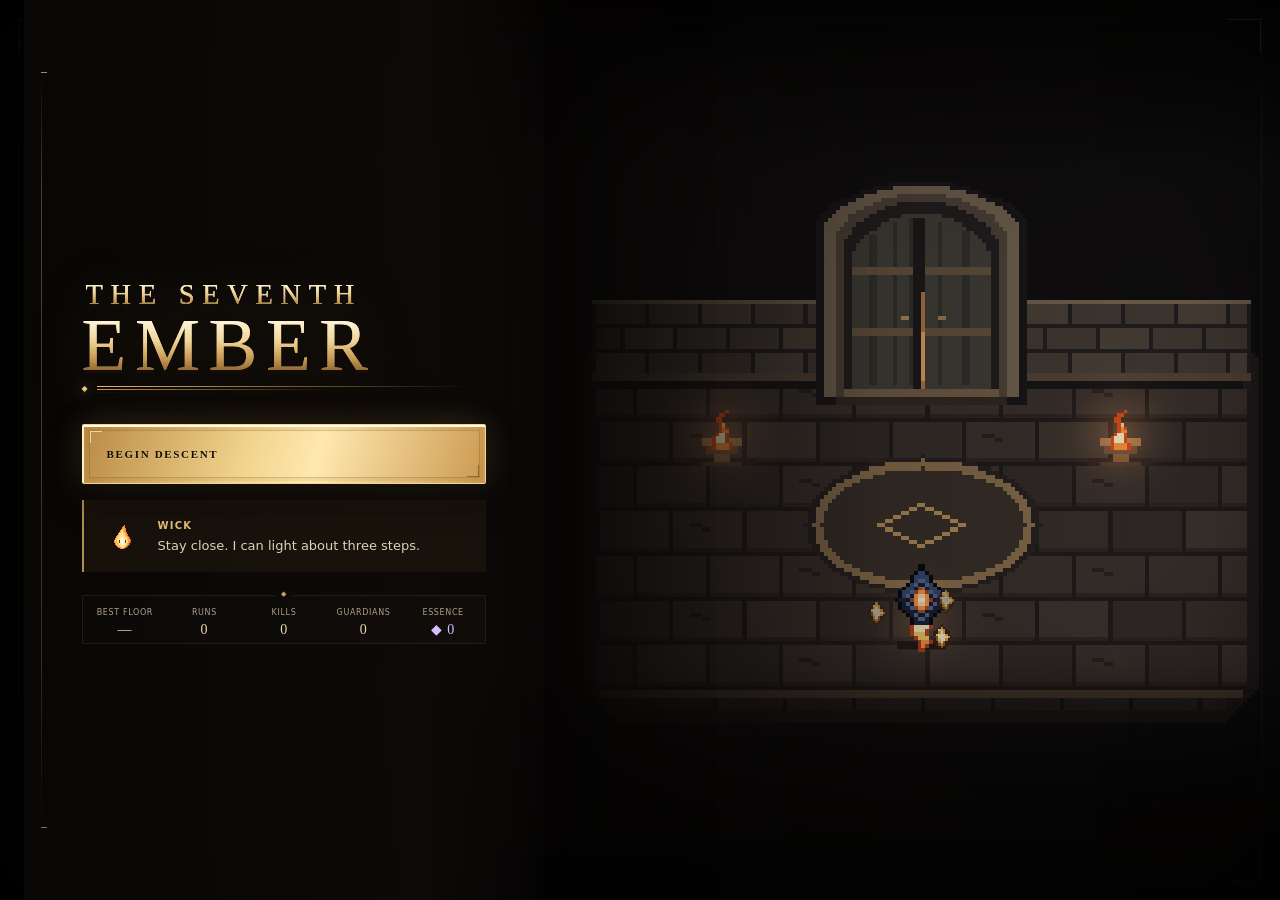
==== commit 419e1dc4: "Simplify the title shrine into a low-resolution pixel scene" ====
--- a/index.html
+++ b/index.html
@@ -22,32 +22,32 @@
       content="The Seventh Ember is a dungeon roguelike with fifty floors, permanent progression, ten guardians, and an endless descent."
     />
     <meta name="application-name" content="The Seventh Ember" />
-    <link rel="stylesheet" href="styles/base.css?v=2026112103" />
-    <link rel="stylesheet" href="styles/hud.css?v=2026112103" />
-    <link rel="stylesheet" href="styles/overlays.css?v=2026112103" />
-    <link rel="stylesheet" href="styles/interface.css?v=2026112103" />
-    <link rel="stylesheet" href="styles/campaign.css?v=2026112103" />
-    <link rel="stylesheet" href="styles/story.css?v=2026112103" />
-    <link rel="stylesheet" href="styles/onboarding.css?v=2026112103" />
-    <link rel="stylesheet" href="styles/interface-reborn.css?v=2026112103" />
-    <link rel="stylesheet" href="styles/title-screen.css?v=2026112103" />
-    <link rel="stylesheet" href="styles/seventh-ember-theme.css?v=2026112103" />
-    <link rel="stylesheet" href="styles/wick-secrets.css?v=2026112103" />
-    <link rel="stylesheet" href="styles/secret-rooms.css?v=2026112103" />
-    <link rel="stylesheet" href="styles/speedrun.css?v=2026112103" />
-    <link rel="stylesheet" href="styles/endless-wheel.css?v=2026112103" />
-    <link rel="stylesheet" href="styles/blessing-expansion.css?v=2026112103" />
-    <link rel="stylesheet" href="styles/achievements.css?v=2026112103" />
-    <link rel="stylesheet" href="styles/controller-blessings.css?v=2026112103" />
-    <link rel="stylesheet" href="styles/build-journal.css?v=2026112103" />
-    <link rel="stylesheet" href="styles/hearth.css?v=2026112103" />
-    <link rel="stylesheet" href="styles/moth-shop.css?v=2026112103" />
-    <link rel="stylesheet" href="styles/keyboard.css?v=2026112103" />
-    <link rel="stylesheet" href="styles/death-menu.css?v=2026112103" />
-    <link rel="stylesheet" href="styles/wick-guide.css?v=2026112103" />
-    <link rel="stylesheet" href="styles/art-detail.css?v=2026112103" />
-    <link rel="stylesheet" href="styles/descent-story.css?v=2026112103" />
-    <link rel="stylesheet" href="styles/guardian-loadouts.css?v=2026112103" />
+    <link rel="stylesheet" href="styles/base.css?v=2026112104" />
+    <link rel="stylesheet" href="styles/hud.css?v=2026112104" />
+    <link rel="stylesheet" href="styles/overlays.css?v=2026112104" />
+    <link rel="stylesheet" href="styles/interface.css?v=2026112104" />
+    <link rel="stylesheet" href="styles/campaign.css?v=2026112104" />
+    <link rel="stylesheet" href="styles/story.css?v=2026112104" />
+    <link rel="stylesheet" href="styles/onboarding.css?v=2026112104" />
+    <link rel="stylesheet" href="styles/interface-reborn.css?v=2026112104" />
+    <link rel="stylesheet" href="styles/title-screen.css?v=2026112104" />
+    <link rel="stylesheet" href="styles/seventh-ember-theme.css?v=2026112104" />
+    <link rel="stylesheet" href="styles/wick-secrets.css?v=2026112104" />
+    <link rel="stylesheet" href="styles/secret-rooms.css?v=2026112104" />
+    <link rel="stylesheet" href="styles/speedrun.css?v=2026112104" />
+    <link rel="stylesheet" href="styles/endless-wheel.css?v=2026112104" />
+    <link rel="stylesheet" href="styles/blessing-expansion.css?v=2026112104" />
+    <link rel="stylesheet" href="styles/achievements.css?v=2026112104" />
+    <link rel="stylesheet" href="styles/controller-blessings.css?v=2026112104" />
+    <link rel="stylesheet" href="styles/build-journal.css?v=2026112104" />
+    <link rel="stylesheet" href="styles/hearth.css?v=2026112104" />
+    <link rel="stylesheet" href="styles/moth-shop.css?v=2026112104" />
+    <link rel="stylesheet" href="styles/keyboard.css?v=2026112104" />
+    <link rel="stylesheet" href="styles/death-menu.css?v=2026112104" />
+    <link rel="stylesheet" href="styles/wick-guide.css?v=2026112104" />
+    <link rel="stylesheet" href="styles/art-detail.css?v=2026112104" />
+    <link rel="stylesheet" href="styles/descent-story.css?v=2026112104" />
+    <link rel="stylesheet" href="styles/guardian-loadouts.css?v=2026112104" />
   </head>
   <body>
     <div id="bootScreen" role="status" aria-label="Opening The Seventh Ember">
@@ -61,7 +61,7 @@
         <span class="boot-status">PREPARING THE DESCENT</span>
       </div>
     </div>
-    <script src="src/render/boot-art.js?v=2026112103"></script>
+    <script src="src/render/boot-art.js?v=2026112104"></script>
 
     <canvas
       id="cv"
@@ -571,115 +571,115 @@
         <button class="text-button" id="chapterExplore">Stay and look around</button>
       </div>
     </div>
-    <script src="src/core/error-boundary.js?v=2026112103"></script>
-    <script src="src/core/foundation.js?v=2026112103"></script>
-    <script src="src/input/keyboard.js?v=2026112103"></script>
-    <script src="src/core/input.js?v=2026112103"></script>
-    <script src="src/render/sprites.js?v=2026112103"></script>
-    <script src="src/core/state.js?v=2026112103"></script>
-    <script src="src/world/dungeon.js?v=2026112103"></script>
-    <script src="src/game/flow.js?v=2026112103"></script>
-    <script src="src/render/world-ui.js?v=2026112103"></script>
-    <script src="src/render/title-art.js?v=2026112103"></script>
-    <script src="src/interface/refinements.js?v=2026112103"></script>
-    <script src="src/chapters/hollow.js?v=2026112103"></script>
-    <script src="src/combat/ember-abilities.js?v=2026112103"></script>
-    <script src="src/chapters/garden.js?v=2026112103"></script>
-    <script src="src/chapters/late-regions.js?v=2026112103"></script>
-    <script src="src/story/story-copy.js?v=2026112103"></script>
-    <script src="src/progression/regional-blessings.js?v=2026112103"></script>
-    <script src="src/story/recovered-traces.js?v=2026112103"></script>
-    <script src="src/enemies/regional-enemies.js?v=2026112103"></script>
-    <script src="src/bosses/guardians.js?v=2026112103"></script>
-    <script src="src/world/regional-hazards.js?v=2026112103"></script>
-    <script src="src/chapters/late-hooks.js?v=2026112103"></script>
-    <script src="src/progression/skill-tree.js?v=2026112103"></script>
-    <script src="src/render/ember.js?v=2026112103"></script>
-    <script src="src/render/hollow-garden-art.js?v=2026112103"></script>
-    <script src="src/render/regional-art.js?v=2026112103"></script>
-    <script src="src/game/finale.js?v=2026112103"></script>
-    <script src="src/progression/blessings.js?v=2026112103"></script>
-    <script src="src/world/resting-flames.js?v=2026112103"></script>
-    <script src="src/audio/scene-effects.js?v=2026112103"></script>
-    <script src="src/render/blessing-effects.js?v=2026112103"></script>
-    <script src="src/story/descent-compat.js?v=2026112103"></script>
-    <script src="src/game/endless.js?v=2026112103"></script>
-    <script src="src/combat/combat-feel.js?v=2026112103"></script>
-    <script src="src/progression/rarity.js?v=2026112103"></script>
-    <script src="src/bosses/twin-regents.js?v=2026112103"></script>
-    <script src="src/progression/forms.js?v=2026112103"></script>
-    <script src="src/world/room-encounters.js?v=2026112103"></script>
-    <script src="src/bosses/middle-guardians.js?v=2026112103"></script>
-    <script src="src/input/touch.js?v=2026112103"></script>
-    <script src="src/game/guardian-modes.js?v=2026112103"></script>
-    <script src="src/bosses/final-tuning.js?v=2026112103"></script>
-    <script src="src/bosses/secret-boss.js?v=2026112103"></script>
-    <script src="src/game/endless-hardening.js?v=2026112103"></script>
-    <script src="src/bosses/adaptive-guardians.js?v=2026112103"></script>
-    <script src="src/combat/combat-polish.js?v=2026112103"></script>
-    <script src="src/audio/effects.js?v=2026112103"></script>
-    <script src="src/combat/combat-finale.js?v=2026112103"></script>
-    <script src="src/game/onboarding.js?v=2026112103"></script>
-    <script src="src/game/first-descent.js?v=2026112103"></script>
-    <script src="src/core/save-system.js?v=2026112103"></script>
-    <script src="src/interface/interface-reborn.js?v=2026112103"></script>
-    <script src="src/story/wick-secrets.js?v=2026112103"></script>
-    <script src="src/world/secret-rooms.js?v=2026112103"></script>
-    <script src="src/audio/recorded-score.js?v=2026112103"></script>
-    <script src="src/game/speedrun.js?v=2026112103"></script>
-    <script src="src/game/endless-wheel.js?v=2026112103"></script>
-    <script src="src/progression/blessing-expansion.js?v=2026112103"></script>
-    <script src="src/progression/achievements.js?v=2026112103"></script>
-    <script src="src/render/creature-animation.js?v=2026112103"></script>
-    <script src="src/input/controller.js?v=2026112103"></script>
-    <script src="src/progression/blessing-recipes.js?v=2026112103"></script>
-    <script src="src/progression/blessing-combos.js?v=2026112103"></script>
-    <script src="src/combat/blessing-synergies.js?v=2026112103"></script>
-    <script src="src/render/combo-art.js?v=2026112103"></script>
-    <script src="src/interface/build-journal.js?v=2026112103"></script>
-    <script src="src/progression/hearth-progress.js?v=2026112103"></script>
-    <script src="src/progression/hearth-trials.js?v=2026112103"></script>
-    <script src="src/game/vow-bindings.js?v=2026112103"></script>
-    <script src="src/render/hearth-art.js?v=2026112103"></script>
-    <script src="src/render/ember-cores.js?v=2026112103"></script>
-    <script src="src/interface/hearth.js?v=2026112103"></script>
-    <script src="src/world/moth-shop.js?v=2026112103"></script>
-    <script src="src/render/moth-shop-art.js?v=2026112103"></script>
-    <script src="src/render/secret-room-art.js?v=2026112103"></script>
-    <script src="src/render/secret-room-backdrops.js?v=2026112103"></script>
-    <script src="src/interface/secret-room-controls.js?v=2026112103"></script>
-    <script src="src/game/hearth-trial-events.js?v=2026112103"></script>
-    <script src="src/game/hearth-guardian.js?v=2026112103"></script>
-    <script src="src/game/hearth-trials.js?v=2026112103"></script>
-    <script src="src/interface/death-menu.js?v=2026112103"></script>
-    <script src="src/render/boss-rush-arena.js?v=2026112103"></script>
-    <script src="src/bosses/bellkeeper-refinement.js?v=2026112103"></script>
-    <script src="src/bosses/colossus-refinement.js?v=2026112103"></script>
-    <script src="src/bosses/astronomer-refinement.js?v=2026112103"></script>
-    <script src="src/bosses/scribe-refinement.js?v=2026112103"></script>
-    <script src="src/bosses/regents-refinement.js?v=2026112103"></script>
-    <script src="src/bosses/seraph-refinement.js?v=2026112103"></script>
-    <script src="src/bosses/tyrant-refinement.js?v=2026112103"></script>
-    <script src="src/bosses/keeper-refinement.js?v=2026112103"></script>
-    <script src="src/bosses/unrecorded-refinement.js?v=2026112103"></script>
-    <script src="src/combat/combat-clarity.js?v=2026112103"></script>
-    <script src="src/input/keyboard-settings.js?v=2026112103"></script>
-    <script src="src/game/wick-guide-state.js?v=2026112103"></script>
-    <script src="src/game/wick-guide.js?v=2026112103"></script>
-    <script src="src/game/guardian-rewards.js?v=2026112103"></script>
-    <script src="src/world/environmental-traps.js?v=2026112103"></script>
-    <script src="src/core/progress-transfer.js?v=2026112103"></script>
-    <script src="src/render/guardian-materials.js?v=2026112103"></script>
-    <script src="src/render/wick-art.js?v=2026112103"></script>
-    <script src="src/render/residents.js?v=2026112103"></script>
-    <script src="src/story/descent-content.js?v=2026112103"></script>
-    <script src="src/render/descent-art.js?v=2026112103"></script>
-    <script src="src/render/worksites.js?v=2026112103"></script>
-    <script src="src/story/descent-engine.js?v=2026112103"></script>
-    <script src="src/story/descent-work.js?v=2026112103"></script>
-    <script src="src/story/descent-dialogue.js?v=2026112103"></script>
-    <script src="src/interface/guardian-loadouts.js?v=2026112103"></script>
-    <script src="src/interface/boss-rush-loadouts.js?v=2026112103"></script>
-    <script src="src/core/boot.js?v=2026112103"></script>
+    <script src="src/core/error-boundary.js?v=2026112104"></script>
+    <script src="src/core/foundation.js?v=2026112104"></script>
+    <script src="src/input/keyboard.js?v=2026112104"></script>
+    <script src="src/core/input.js?v=2026112104"></script>
+    <script src="src/render/sprites.js?v=2026112104"></script>
+    <script src="src/core/state.js?v=2026112104"></script>
+    <script src="src/world/dungeon.js?v=2026112104"></script>
+    <script src="src/game/flow.js?v=2026112104"></script>
+    <script src="src/render/world-ui.js?v=2026112104"></script>
+    <script src="src/render/title-art.js?v=2026112104"></script>
+    <script src="src/interface/refinements.js?v=2026112104"></script>
+    <script src="src/chapters/hollow.js?v=2026112104"></script>
+    <script src="src/combat/ember-abilities.js?v=2026112104"></script>
+    <script src="src/chapters/garden.js?v=2026112104"></script>
+    <script src="src/chapters/late-regions.js?v=2026112104"></script>
+    <script src="src/story/story-copy.js?v=2026112104"></script>
+    <script src="src/progression/regional-blessings.js?v=2026112104"></script>
+    <script src="src/story/recovered-traces.js?v=2026112104"></script>
+    <script src="src/enemies/regional-enemies.js?v=2026112104"></script>
+    <script src="src/bosses/guardians.js?v=2026112104"></script>
+    <script src="src/world/regional-hazards.js?v=2026112104"></script>
+    <script src="src/chapters/late-hooks.js?v=2026112104"></script>
+    <script src="src/progression/skill-tree.js?v=2026112104"></script>
+    <script src="src/render/ember.js?v=2026112104"></script>
+    <script src="src/render/hollow-garden-art.js?v=2026112104"></script>
+    <script src="src/render/regional-art.js?v=2026112104"></script>
+    <script src="src/game/finale.js?v=2026112104"></script>
+    <script src="src/progression/blessings.js?v=2026112104"></script>
+    <script src="src/world/resting-flames.js?v=2026112104"></script>
+    <script src="src/audio/scene-effects.js?v=2026112104"></script>
+    <script src="src/render/blessing-effects.js?v=2026112104"></script>
+    <script src="src/story/descent-compat.js?v=2026112104"></script>
+    <script src="src/game/endless.js?v=2026112104"></script>
+    <script src="src/combat/combat-feel.js?v=2026112104"></script>
+    <script src="src/progression/rarity.js?v=2026112104"></script>
+    <script src="src/bosses/twin-regents.js?v=2026112104"></script>
+    <script src="src/progression/forms.js?v=2026112104"></script>
+    <script src="src/world/room-encounters.js?v=2026112104"></script>
+    <script src="src/bosses/middle-guardians.js?v=2026112104"></script>
+    <script src="src/input/touch.js?v=2026112104"></script>
+    <script src="src/game/guardian-modes.js?v=2026112104"></script>
+    <script src="src/bosses/final-tuning.js?v=2026112104"></script>
+    <script src="src/bosses/secret-boss.js?v=2026112104"></script>
+    <script src="src/game/endless-hardening.js?v=2026112104"></script>
+    <script src="src/bosses/adaptive-guardians.js?v=2026112104"></script>
+    <script src="src/combat/combat-polish.js?v=2026112104"></script>
+    <script src="src/audio/effects.js?v=2026112104"></script>
+    <script src="src/combat/combat-finale.js?v=2026112104"></script>
+    <script src="src/game/onboarding.js?v=2026112104"></script>
+    <script src="src/game/first-descent.js?v=2026112104"></script>
+    <script src="src/core/save-system.js?v=2026112104"></script>
+    <script src="src/interface/interface-reborn.js?v=2026112104"></script>
+    <script src="src/story/wick-secrets.js?v=2026112104"></script>
+    <script src="src/world/secret-rooms.js?v=2026112104"></script>
+    <script src="src/audio/recorded-score.js?v=2026112104"></script>
+    <script src="src/game/speedrun.js?v=2026112104"></script>
+    <script src="src/game/endless-wheel.js?v=2026112104"></script>
+    <script src="src/progression/blessing-expansion.js?v=2026112104"></script>
+    <script src="src/progression/achievements.js?v=2026112104"></script>
+    <script src="src/render/creature-animation.js?v=2026112104"></script>
+    <script src="src/input/controller.js?v=2026112104"></script>
+    <script src="src/progression/blessing-recipes.js?v=2026112104"></script>
+    <script src="src/progression/blessing-combos.js?v=2026112104"></script>
+    <script src="src/combat/blessing-synergies.js?v=2026112104"></script>
+    <script src="src/render/combo-art.js?v=2026112104"></script>
+    <script src="src/interface/build-journal.js?v=2026112104"></script>
+    <script src="src/progression/hearth-progress.js?v=2026112104"></script>
+    <script src="src/progression/hearth-trials.js?v=2026112104"></script>
+    <script src="src/game/vow-bindings.js?v=2026112104"></script>
+    <script src="src/render/hearth-art.js?v=2026112104"></script>
+    <script src="src/render/ember-cores.js?v=2026112104"></script>
+    <script src="src/interface/hearth.js?v=2026112104"></script>
+    <script src="src/world/moth-shop.js?v=2026112104"></script>
+    <script src="src/render/moth-shop-art.js?v=2026112104"></script>
+    <script src="src/render/secret-room-art.js?v=2026112104"></script>
+    <script src="src/render/secret-room-backdrops.js?v=2026112104"></script>
+    <script src="src/interface/secret-room-controls.js?v=2026112104"></script>
+    <script src="src/game/hearth-trial-events.js?v=2026112104"></script>
+    <script src="src/game/hearth-guardian.js?v=2026112104"></script>
+    <script src="src/game/hearth-trials.js?v=2026112104"></script>
+    <script src="src/interface/death-menu.js?v=2026112104"></script>
+    <script src="src/render/boss-rush-arena.js?v=2026112104"></script>
+    <script src="src/bosses/bellkeeper-refinement.js?v=2026112104"></script>
+    <script src="src/bosses/colossus-refinement.js?v=2026112104"></script>
+    <script src="src/bosses/astronomer-refinement.js?v=2026112104"></script>
+    <script src="src/bosses/scribe-refinement.js?v=2026112104"></script>
+    <script src="src/bosses/regents-refinement.js?v=2026112104"></script>
+    <script src="src/bosses/seraph-refinement.js?v=2026112104"></script>
+    <script src="src/bosses/tyrant-refinement.js?v=2026112104"></script>
+    <script src="src/bosses/keeper-refinement.js?v=2026112104"></script>
+    <script src="src/bosses/unrecorded-refinement.js?v=2026112104"></script>
+    <script src="src/combat/combat-clarity.js?v=2026112104"></script>
+    <script src="src/input/keyboard-settings.js?v=2026112104"></script>
+    <script src="src/game/wick-guide-state.js?v=2026112104"></script>
+    <script src="src/game/wick-guide.js?v=2026112104"></script>
+    <script src="src/game/guardian-rewards.js?v=2026112104"></script>
+    <script src="src/world/environmental-traps.js?v=2026112104"></script>
+    <script src="src/core/progress-transfer.js?v=2026112104"></script>
+    <script src="src/render/guardian-materials.js?v=2026112104"></script>
+    <script src="src/render/wick-art.js?v=2026112104"></script>
+    <script src="src/render/residents.js?v=2026112104"></script>
+    <script src="src/story/descent-content.js?v=2026112104"></script>
+    <script src="src/render/descent-art.js?v=2026112104"></script>
+    <script src="src/render/worksites.js?v=2026112104"></script>
+    <script src="src/story/descent-engine.js?v=2026112104"></script>
+    <script src="src/story/descent-work.js?v=2026112104"></script>
+    <script src="src/story/descent-dialogue.js?v=2026112104"></script>
+    <script src="src/interface/guardian-loadouts.js?v=2026112104"></script>
+    <script src="src/interface/boss-rush-loadouts.js?v=2026112104"></script>
+    <script src="src/core/boot.js?v=2026112104"></script>
   </body>
 </html>
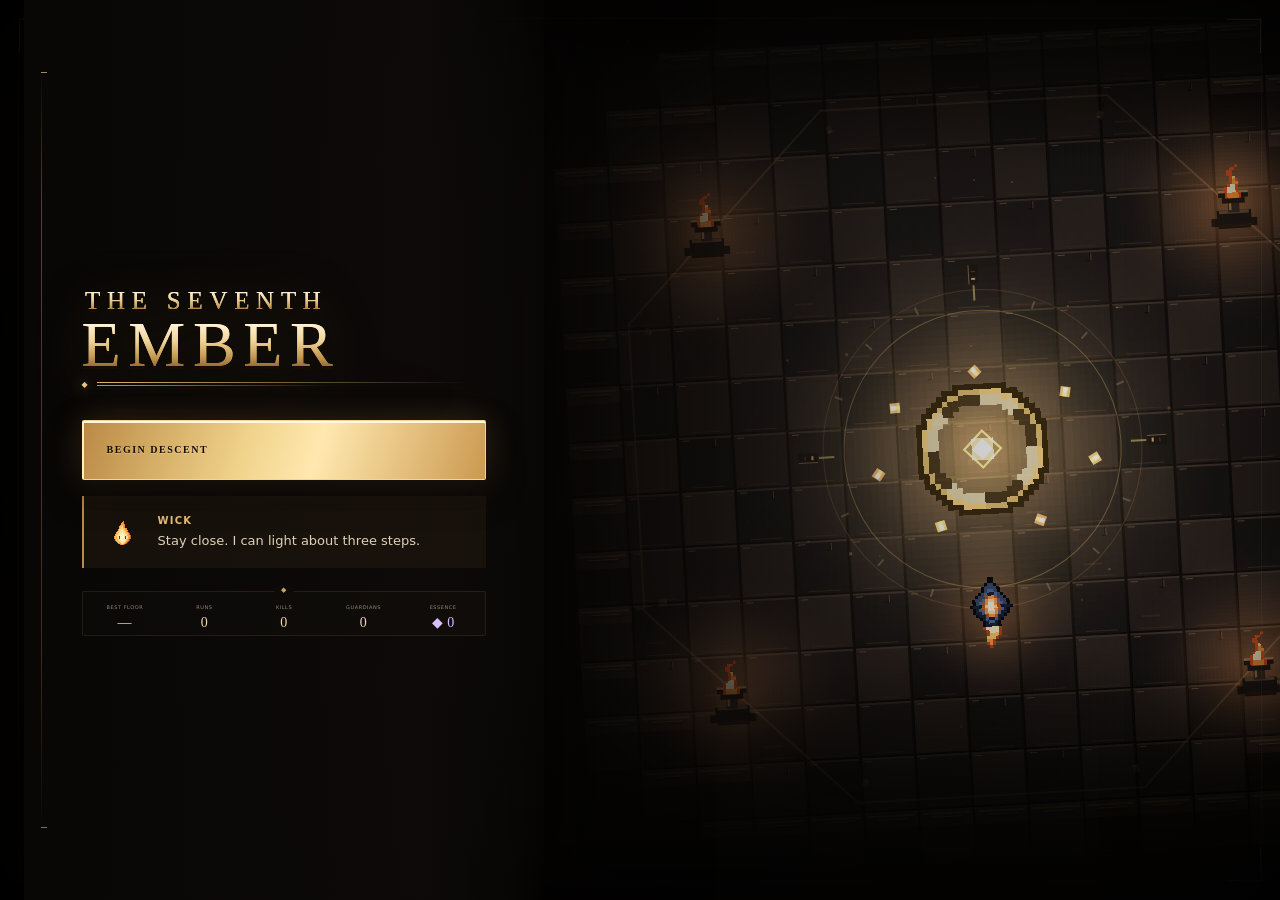
==== commit f44865f9: "Restore the original title screen artwork and menu" ====
--- a/index.html
+++ b/index.html
@@ -22,32 +22,32 @@
       content="The Seventh Ember is a dungeon roguelike with fifty floors, permanent progression, ten guardians, and an endless descent."
     />
     <meta name="application-name" content="The Seventh Ember" />
-    <link rel="stylesheet" href="styles/base.css?v=2026112104" />
-    <link rel="stylesheet" href="styles/hud.css?v=2026112104" />
-    <link rel="stylesheet" href="styles/overlays.css?v=2026112104" />
-    <link rel="stylesheet" href="styles/interface.css?v=2026112104" />
-    <link rel="stylesheet" href="styles/campaign.css?v=2026112104" />
-    <link rel="stylesheet" href="styles/story.css?v=2026112104" />
-    <link rel="stylesheet" href="styles/onboarding.css?v=2026112104" />
-    <link rel="stylesheet" href="styles/interface-reborn.css?v=2026112104" />
-    <link rel="stylesheet" href="styles/title-screen.css?v=2026112104" />
-    <link rel="stylesheet" href="styles/seventh-ember-theme.css?v=2026112104" />
-    <link rel="stylesheet" href="styles/wick-secrets.css?v=2026112104" />
-    <link rel="stylesheet" href="styles/secret-rooms.css?v=2026112104" />
-    <link rel="stylesheet" href="styles/speedrun.css?v=2026112104" />
-    <link rel="stylesheet" href="styles/endless-wheel.css?v=2026112104" />
-    <link rel="stylesheet" href="styles/blessing-expansion.css?v=2026112104" />
-    <link rel="stylesheet" href="styles/achievements.css?v=2026112104" />
-    <link rel="stylesheet" href="styles/controller-blessings.css?v=2026112104" />
-    <link rel="stylesheet" href="styles/build-journal.css?v=2026112104" />
-    <link rel="stylesheet" href="styles/hearth.css?v=2026112104" />
-    <link rel="stylesheet" href="styles/moth-shop.css?v=2026112104" />
-    <link rel="stylesheet" href="styles/keyboard.css?v=2026112104" />
-    <link rel="stylesheet" href="styles/death-menu.css?v=2026112104" />
-    <link rel="stylesheet" href="styles/wick-guide.css?v=2026112104" />
-    <link rel="stylesheet" href="styles/art-detail.css?v=2026112104" />
-    <link rel="stylesheet" href="styles/descent-story.css?v=2026112104" />
-    <link rel="stylesheet" href="styles/guardian-loadouts.css?v=2026112104" />
+    <link rel="stylesheet" href="styles/base.css?v=2026112105" />
+    <link rel="stylesheet" href="styles/hud.css?v=2026112105" />
+    <link rel="stylesheet" href="styles/overlays.css?v=2026112105" />
+    <link rel="stylesheet" href="styles/interface.css?v=2026112105" />
+    <link rel="stylesheet" href="styles/campaign.css?v=2026112105" />
+    <link rel="stylesheet" href="styles/story.css?v=2026112105" />
+    <link rel="stylesheet" href="styles/onboarding.css?v=2026112105" />
+    <link rel="stylesheet" href="styles/interface-reborn.css?v=2026112105" />
+    <link rel="stylesheet" href="styles/title-screen.css?v=2026112105" />
+    <link rel="stylesheet" href="styles/seventh-ember-theme.css?v=2026112105" />
+    <link rel="stylesheet" href="styles/wick-secrets.css?v=2026112105" />
+    <link rel="stylesheet" href="styles/secret-rooms.css?v=2026112105" />
+    <link rel="stylesheet" href="styles/speedrun.css?v=2026112105" />
+    <link rel="stylesheet" href="styles/endless-wheel.css?v=2026112105" />
+    <link rel="stylesheet" href="styles/blessing-expansion.css?v=2026112105" />
+    <link rel="stylesheet" href="styles/achievements.css?v=2026112105" />
+    <link rel="stylesheet" href="styles/controller-blessings.css?v=2026112105" />
+    <link rel="stylesheet" href="styles/build-journal.css?v=2026112105" />
+    <link rel="stylesheet" href="styles/hearth.css?v=2026112105" />
+    <link rel="stylesheet" href="styles/moth-shop.css?v=2026112105" />
+    <link rel="stylesheet" href="styles/keyboard.css?v=2026112105" />
+    <link rel="stylesheet" href="styles/death-menu.css?v=2026112105" />
+    <link rel="stylesheet" href="styles/wick-guide.css?v=2026112105" />
+    <link rel="stylesheet" href="styles/art-detail.css?v=2026112105" />
+    <link rel="stylesheet" href="styles/descent-story.css?v=2026112105" />
+    <link rel="stylesheet" href="styles/guardian-loadouts.css?v=2026112105" />
   </head>
   <body>
     <div id="bootScreen" role="status" aria-label="Opening The Seventh Ember">
@@ -61,7 +61,7 @@
         <span class="boot-status">PREPARING THE DESCENT</span>
       </div>
     </div>
-    <script src="src/render/boot-art.js?v=2026112104"></script>
+    <script src="src/render/boot-art.js?v=2026112105"></script>
 
     <canvas
       id="cv"
@@ -571,115 +571,115 @@
         <button class="text-button" id="chapterExplore">Stay and look around</button>
       </div>
     </div>
-    <script src="src/core/error-boundary.js?v=2026112104"></script>
-    <script src="src/core/foundation.js?v=2026112104"></script>
-    <script src="src/input/keyboard.js?v=2026112104"></script>
-    <script src="src/core/input.js?v=2026112104"></script>
-    <script src="src/render/sprites.js?v=2026112104"></script>
-    <script src="src/core/state.js?v=2026112104"></script>
-    <script src="src/world/dungeon.js?v=2026112104"></script>
-    <script src="src/game/flow.js?v=2026112104"></script>
-    <script src="src/render/world-ui.js?v=2026112104"></script>
-    <script src="src/render/title-art.js?v=2026112104"></script>
-    <script src="src/interface/refinements.js?v=2026112104"></script>
-    <script src="src/chapters/hollow.js?v=2026112104"></script>
-    <script src="src/combat/ember-abilities.js?v=2026112104"></script>
-    <script src="src/chapters/garden.js?v=2026112104"></script>
-    <script src="src/chapters/late-regions.js?v=2026112104"></script>
-    <script src="src/story/story-copy.js?v=2026112104"></script>
-    <script src="src/progression/regional-blessings.js?v=2026112104"></script>
-    <script src="src/story/recovered-traces.js?v=2026112104"></script>
-    <script src="src/enemies/regional-enemies.js?v=2026112104"></script>
-    <script src="src/bosses/guardians.js?v=2026112104"></script>
-    <script src="src/world/regional-hazards.js?v=2026112104"></script>
-    <script src="src/chapters/late-hooks.js?v=2026112104"></script>
-    <script src="src/progression/skill-tree.js?v=2026112104"></script>
-    <script src="src/render/ember.js?v=2026112104"></script>
-    <script src="src/render/hollow-garden-art.js?v=2026112104"></script>
-    <script src="src/render/regional-art.js?v=2026112104"></script>
-    <script src="src/game/finale.js?v=2026112104"></script>
-    <script src="src/progression/blessings.js?v=2026112104"></script>
-    <script src="src/world/resting-flames.js?v=2026112104"></script>
-    <script src="src/audio/scene-effects.js?v=2026112104"></script>
-    <script src="src/render/blessing-effects.js?v=2026112104"></script>
-    <script src="src/story/descent-compat.js?v=2026112104"></script>
-    <script src="src/game/endless.js?v=2026112104"></script>
-    <script src="src/combat/combat-feel.js?v=2026112104"></script>
-    <script src="src/progression/rarity.js?v=2026112104"></script>
-    <script src="src/bosses/twin-regents.js?v=2026112104"></script>
-    <script src="src/progression/forms.js?v=2026112104"></script>
-    <script src="src/world/room-encounters.js?v=2026112104"></script>
-    <script src="src/bosses/middle-guardians.js?v=2026112104"></script>
-    <script src="src/input/touch.js?v=2026112104"></script>
-    <script src="src/game/guardian-modes.js?v=2026112104"></script>
-    <script src="src/bosses/final-tuning.js?v=2026112104"></script>
-    <script src="src/bosses/secret-boss.js?v=2026112104"></script>
-    <script src="src/game/endless-hardening.js?v=2026112104"></script>
-    <script src="src/bosses/adaptive-guardians.js?v=2026112104"></script>
-    <script src="src/combat/combat-polish.js?v=2026112104"></script>
-    <script src="src/audio/effects.js?v=2026112104"></script>
-    <script src="src/combat/combat-finale.js?v=2026112104"></script>
-    <script src="src/game/onboarding.js?v=2026112104"></script>
-    <script src="src/game/first-descent.js?v=2026112104"></script>
-    <script src="src/core/save-system.js?v=2026112104"></script>
-    <script src="src/interface/interface-reborn.js?v=2026112104"></script>
-    <script src="src/story/wick-secrets.js?v=2026112104"></script>
-    <script src="src/world/secret-rooms.js?v=2026112104"></script>
-    <script src="src/audio/recorded-score.js?v=2026112104"></script>
-    <script src="src/game/speedrun.js?v=2026112104"></script>
-    <script src="src/game/endless-wheel.js?v=2026112104"></script>
-    <script src="src/progression/blessing-expansion.js?v=2026112104"></script>
-    <script src="src/progression/achievements.js?v=2026112104"></script>
-    <script src="src/render/creature-animation.js?v=2026112104"></script>
-    <script src="src/input/controller.js?v=2026112104"></script>
-    <script src="src/progression/blessing-recipes.js?v=2026112104"></script>
-    <script src="src/progression/blessing-combos.js?v=2026112104"></script>
-    <script src="src/combat/blessing-synergies.js?v=2026112104"></script>
-    <script src="src/render/combo-art.js?v=2026112104"></script>
-    <script src="src/interface/build-journal.js?v=2026112104"></script>
-    <script src="src/progression/hearth-progress.js?v=2026112104"></script>
-    <script src="src/progression/hearth-trials.js?v=2026112104"></script>
-    <script src="src/game/vow-bindings.js?v=2026112104"></script>
-    <script src="src/render/hearth-art.js?v=2026112104"></script>
-    <script src="src/render/ember-cores.js?v=2026112104"></script>
-    <script src="src/interface/hearth.js?v=2026112104"></script>
-    <script src="src/world/moth-shop.js?v=2026112104"></script>
-    <script src="src/render/moth-shop-art.js?v=2026112104"></script>
-    <script src="src/render/secret-room-art.js?v=2026112104"></script>
-    <script src="src/render/secret-room-backdrops.js?v=2026112104"></script>
-    <script src="src/interface/secret-room-controls.js?v=2026112104"></script>
-    <script src="src/game/hearth-trial-events.js?v=2026112104"></script>
-    <script src="src/game/hearth-guardian.js?v=2026112104"></script>
-    <script src="src/game/hearth-trials.js?v=2026112104"></script>
-    <script src="src/interface/death-menu.js?v=2026112104"></script>
-    <script src="src/render/boss-rush-arena.js?v=2026112104"></script>
-    <script src="src/bosses/bellkeeper-refinement.js?v=2026112104"></script>
-    <script src="src/bosses/colossus-refinement.js?v=2026112104"></script>
-    <script src="src/bosses/astronomer-refinement.js?v=2026112104"></script>
-    <script src="src/bosses/scribe-refinement.js?v=2026112104"></script>
-    <script src="src/bosses/regents-refinement.js?v=2026112104"></script>
-    <script src="src/bosses/seraph-refinement.js?v=2026112104"></script>
-    <script src="src/bosses/tyrant-refinement.js?v=2026112104"></script>
-    <script src="src/bosses/keeper-refinement.js?v=2026112104"></script>
-    <script src="src/bosses/unrecorded-refinement.js?v=2026112104"></script>
-    <script src="src/combat/combat-clarity.js?v=2026112104"></script>
-    <script src="src/input/keyboard-settings.js?v=2026112104"></script>
-    <script src="src/game/wick-guide-state.js?v=2026112104"></script>
-    <script src="src/game/wick-guide.js?v=2026112104"></script>
-    <script src="src/game/guardian-rewards.js?v=2026112104"></script>
-    <script src="src/world/environmental-traps.js?v=2026112104"></script>
-    <script src="src/core/progress-transfer.js?v=2026112104"></script>
-    <script src="src/render/guardian-materials.js?v=2026112104"></script>
-    <script src="src/render/wick-art.js?v=2026112104"></script>
-    <script src="src/render/residents.js?v=2026112104"></script>
-    <script src="src/story/descent-content.js?v=2026112104"></script>
-    <script src="src/render/descent-art.js?v=2026112104"></script>
-    <script src="src/render/worksites.js?v=2026112104"></script>
-    <script src="src/story/descent-engine.js?v=2026112104"></script>
-    <script src="src/story/descent-work.js?v=2026112104"></script>
-    <script src="src/story/descent-dialogue.js?v=2026112104"></script>
-    <script src="src/interface/guardian-loadouts.js?v=2026112104"></script>
-    <script src="src/interface/boss-rush-loadouts.js?v=2026112104"></script>
-    <script src="src/core/boot.js?v=2026112104"></script>
+    <script src="src/core/error-boundary.js?v=2026112105"></script>
+    <script src="src/core/foundation.js?v=2026112105"></script>
+    <script src="src/input/keyboard.js?v=2026112105"></script>
+    <script src="src/core/input.js?v=2026112105"></script>
+    <script src="src/render/sprites.js?v=2026112105"></script>
+    <script src="src/core/state.js?v=2026112105"></script>
+    <script src="src/world/dungeon.js?v=2026112105"></script>
+    <script src="src/game/flow.js?v=2026112105"></script>
+    <script src="src/render/world-ui.js?v=2026112105"></script>
+    <script src="src/render/title-art.js?v=2026112105"></script>
+    <script src="src/interface/refinements.js?v=2026112105"></script>
+    <script src="src/chapters/hollow.js?v=2026112105"></script>
+    <script src="src/combat/ember-abilities.js?v=2026112105"></script>
+    <script src="src/chapters/garden.js?v=2026112105"></script>
+    <script src="src/chapters/late-regions.js?v=2026112105"></script>
+    <script src="src/story/story-copy.js?v=2026112105"></script>
+    <script src="src/progression/regional-blessings.js?v=2026112105"></script>
+    <script src="src/story/recovered-traces.js?v=2026112105"></script>
+    <script src="src/enemies/regional-enemies.js?v=2026112105"></script>
+    <script src="src/bosses/guardians.js?v=2026112105"></script>
+    <script src="src/world/regional-hazards.js?v=2026112105"></script>
+    <script src="src/chapters/late-hooks.js?v=2026112105"></script>
+    <script src="src/progression/skill-tree.js?v=2026112105"></script>
+    <script src="src/render/ember.js?v=2026112105"></script>
+    <script src="src/render/hollow-garden-art.js?v=2026112105"></script>
+    <script src="src/render/regional-art.js?v=2026112105"></script>
+    <script src="src/game/finale.js?v=2026112105"></script>
+    <script src="src/progression/blessings.js?v=2026112105"></script>
+    <script src="src/world/resting-flames.js?v=2026112105"></script>
+    <script src="src/audio/scene-effects.js?v=2026112105"></script>
+    <script src="src/render/blessing-effects.js?v=2026112105"></script>
+    <script src="src/story/descent-compat.js?v=2026112105"></script>
+    <script src="src/game/endless.js?v=2026112105"></script>
+    <script src="src/combat/combat-feel.js?v=2026112105"></script>
+    <script src="src/progression/rarity.js?v=2026112105"></script>
+    <script src="src/bosses/twin-regents.js?v=2026112105"></script>
+    <script src="src/progression/forms.js?v=2026112105"></script>
+    <script src="src/world/room-encounters.js?v=2026112105"></script>
+    <script src="src/bosses/middle-guardians.js?v=2026112105"></script>
+    <script src="src/input/touch.js?v=2026112105"></script>
+    <script src="src/game/guardian-modes.js?v=2026112105"></script>
+    <script src="src/bosses/final-tuning.js?v=2026112105"></script>
+    <script src="src/bosses/secret-boss.js?v=2026112105"></script>
+    <script src="src/game/endless-hardening.js?v=2026112105"></script>
+    <script src="src/bosses/adaptive-guardians.js?v=2026112105"></script>
+    <script src="src/combat/combat-polish.js?v=2026112105"></script>
+    <script src="src/audio/effects.js?v=2026112105"></script>
+    <script src="src/combat/combat-finale.js?v=2026112105"></script>
+    <script src="src/game/onboarding.js?v=2026112105"></script>
+    <script src="src/game/first-descent.js?v=2026112105"></script>
+    <script src="src/core/save-system.js?v=2026112105"></script>
+    <script src="src/interface/interface-reborn.js?v=2026112105"></script>
+    <script src="src/story/wick-secrets.js?v=2026112105"></script>
+    <script src="src/world/secret-rooms.js?v=2026112105"></script>
+    <script src="src/audio/recorded-score.js?v=2026112105"></script>
+    <script src="src/game/speedrun.js?v=2026112105"></script>
+    <script src="src/game/endless-wheel.js?v=2026112105"></script>
+    <script src="src/progression/blessing-expansion.js?v=2026112105"></script>
+    <script src="src/progression/achievements.js?v=2026112105"></script>
+    <script src="src/render/creature-animation.js?v=2026112105"></script>
+    <script src="src/input/controller.js?v=2026112105"></script>
+    <script src="src/progression/blessing-recipes.js?v=2026112105"></script>
+    <script src="src/progression/blessing-combos.js?v=2026112105"></script>
+    <script src="src/combat/blessing-synergies.js?v=2026112105"></script>
+    <script src="src/render/combo-art.js?v=2026112105"></script>
+    <script src="src/interface/build-journal.js?v=2026112105"></script>
+    <script src="src/progression/hearth-progress.js?v=2026112105"></script>
+    <script src="src/progression/hearth-trials.js?v=2026112105"></script>
+    <script src="src/game/vow-bindings.js?v=2026112105"></script>
+    <script src="src/render/hearth-art.js?v=2026112105"></script>
+    <script src="src/render/ember-cores.js?v=2026112105"></script>
+    <script src="src/interface/hearth.js?v=2026112105"></script>
+    <script src="src/world/moth-shop.js?v=2026112105"></script>
+    <script src="src/render/moth-shop-art.js?v=2026112105"></script>
+    <script src="src/render/secret-room-art.js?v=2026112105"></script>
+    <script src="src/render/secret-room-backdrops.js?v=2026112105"></script>
+    <script src="src/interface/secret-room-controls.js?v=2026112105"></script>
+    <script src="src/game/hearth-trial-events.js?v=2026112105"></script>
+    <script src="src/game/hearth-guardian.js?v=2026112105"></script>
+    <script src="src/game/hearth-trials.js?v=2026112105"></script>
+    <script src="src/interface/death-menu.js?v=2026112105"></script>
+    <script src="src/render/boss-rush-arena.js?v=2026112105"></script>
+    <script src="src/bosses/bellkeeper-refinement.js?v=2026112105"></script>
+    <script src="src/bosses/colossus-refinement.js?v=2026112105"></script>
+    <script src="src/bosses/astronomer-refinement.js?v=2026112105"></script>
+    <script src="src/bosses/scribe-refinement.js?v=2026112105"></script>
+    <script src="src/bosses/regents-refinement.js?v=2026112105"></script>
+    <script src="src/bosses/seraph-refinement.js?v=2026112105"></script>
+    <script src="src/bosses/tyrant-refinement.js?v=2026112105"></script>
+    <script src="src/bosses/keeper-refinement.js?v=2026112105"></script>
+    <script src="src/bosses/unrecorded-refinement.js?v=2026112105"></script>
+    <script src="src/combat/combat-clarity.js?v=2026112105"></script>
+    <script src="src/input/keyboard-settings.js?v=2026112105"></script>
+    <script src="src/game/wick-guide-state.js?v=2026112105"></script>
+    <script src="src/game/wick-guide.js?v=2026112105"></script>
+    <script src="src/game/guardian-rewards.js?v=2026112105"></script>
+    <script src="src/world/environmental-traps.js?v=2026112105"></script>
+    <script src="src/core/progress-transfer.js?v=2026112105"></script>
+    <script src="src/render/guardian-materials.js?v=2026112105"></script>
+    <script src="src/render/wick-art.js?v=2026112105"></script>
+    <script src="src/render/residents.js?v=2026112105"></script>
+    <script src="src/story/descent-content.js?v=2026112105"></script>
+    <script src="src/render/descent-art.js?v=2026112105"></script>
+    <script src="src/render/worksites.js?v=2026112105"></script>
+    <script src="src/story/descent-engine.js?v=2026112105"></script>
+    <script src="src/story/descent-work.js?v=2026112105"></script>
+    <script src="src/story/descent-dialogue.js?v=2026112105"></script>
+    <script src="src/interface/guardian-loadouts.js?v=2026112105"></script>
+    <script src="src/interface/boss-rush-loadouts.js?v=2026112105"></script>
+    <script src="src/core/boot.js?v=2026112105"></script>
   </body>
 </html>
--- a/styles/title-screen.css
+++ b/styles/title-screen.css
@@ -83,7 +83,7 @@
   margin: 0 0 clamp(25px, 3.5vh, 38px);
   padding: 0 0 17px;
   font:
-    500 clamp(62px, 5.7vw, 89px) / 0.84 Georgia,
+    500 clamp(60px, 5vw, 72px) / 0.84 Georgia,
     serif;
   white-space: normal;
   filter: drop-shadow(0 3px 0 #150d05) drop-shadow(0 10px 20px #000a)
@@ -155,7 +155,7 @@
     0 8px 22px #0004;
   color: #e6ddcc;
   font:
-    700 11px/1.2 Georgia,
+    700 10px/1.2 Georgia,
     serif;
   letter-spacing: 0.15em;
   overflow: hidden;
@@ -230,22 +230,6 @@
     0 12px 30px #0007,
     0 0 26px #dbad551c;
   text-shadow: 0 1px #fff3c666;
-}
-body.ui-reborn .menu-btns .btn.primary::before {
-  content: '';
-  position: absolute;
-  inset: 5px;
-  width: auto;
-  height: auto;
-  pointer-events: none;
-  transform: none;
-  opacity: 1;
-  border: 1px solid #67451b45;
-  background:
-    linear-gradient(#fff2bbbd, #fff2bbbd) 0 0 / 12px 1px no-repeat,
-    linear-gradient(#fff2bbbd, #fff2bbbd) 0 0 / 1px 12px no-repeat,
-    linear-gradient(#6e441b9e, #6e441b9e) 100% 100% / 12px 1px no-repeat,
-    linear-gradient(#6e441b9e, #6e441b9e) 100% 100% / 1px 12px no-repeat;
 }
 body.ui-reborn .menu-btns .btn.primary svg {
   color: #62431a;
@@ -393,9 +377,9 @@
   display: flex;
   align-items: center;
   gap: 5px;
-  color: #ad9d8c;
-  font-size: 8px;
-  letter-spacing: 0.08em;
+  color: #958477;
+  font-size: 5px;
+  letter-spacing: 0.11em;
 }
 body.ui-reborn #menuStats b {
   color: #ecd6aa;
@@ -455,7 +439,7 @@
     min-height: 38px;
     padding-top: 8px;
     padding-bottom: 8px;
-    font-size: 9px;
+    font-size: 8px;
   }
   body.ui-reborn .menu-btns .btn.primary {
     min-height: 45px;
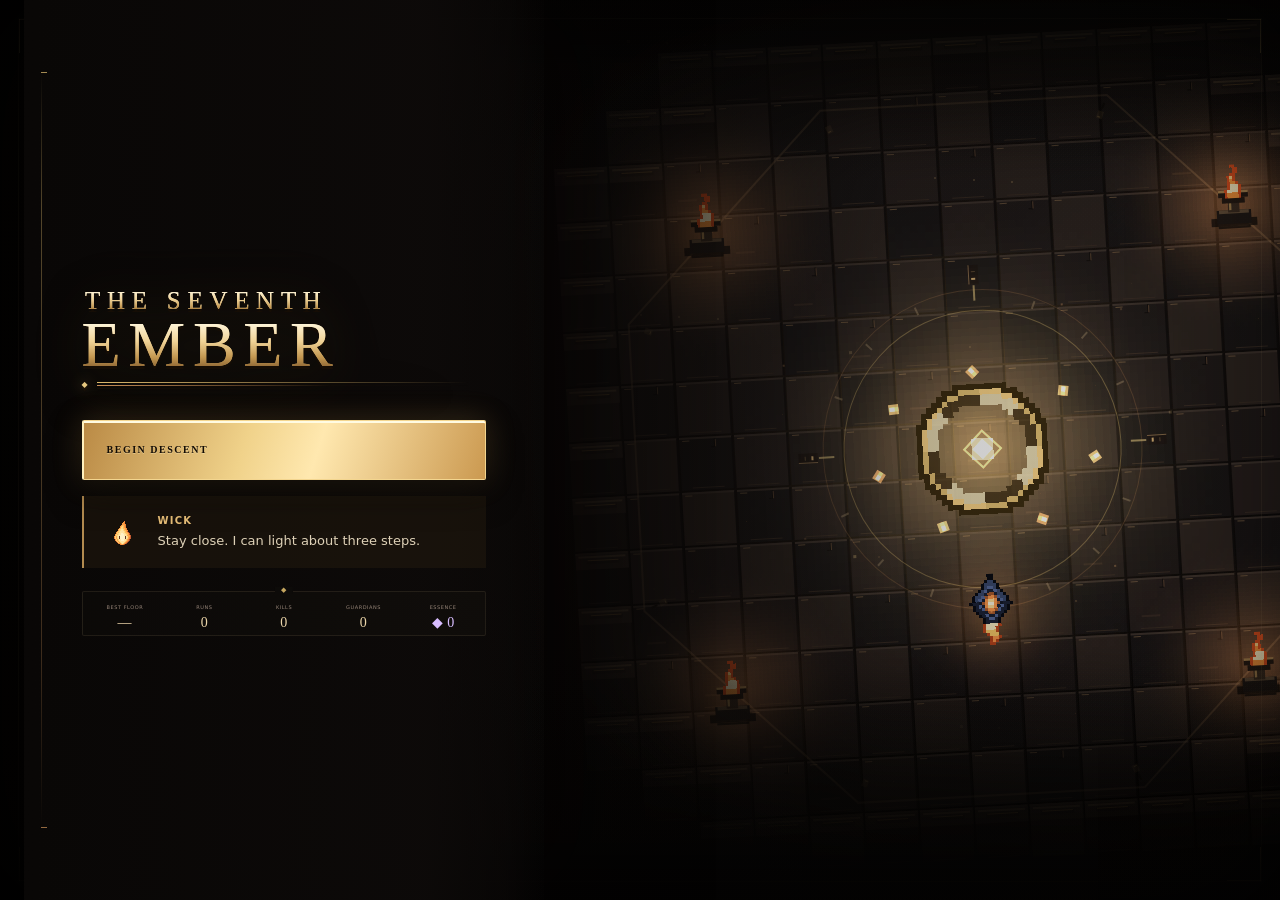
==== commit 364b32f9: "Preserve portal recall checkpoints and restore demo secret rooms" ====
--- a/index.html
+++ b/index.html
@@ -22,32 +22,32 @@
       content="The Seventh Ember is a dungeon roguelike with fifty floors, permanent progression, ten guardians, and an endless descent."
     />
     <meta name="application-name" content="The Seventh Ember" />
-    <link rel="stylesheet" href="styles/base.css?v=2026112105" />
-    <link rel="stylesheet" href="styles/hud.css?v=2026112105" />
-    <link rel="stylesheet" href="styles/overlays.css?v=2026112105" />
-    <link rel="stylesheet" href="styles/interface.css?v=2026112105" />
-    <link rel="stylesheet" href="styles/campaign.css?v=2026112105" />
-    <link rel="stylesheet" href="styles/story.css?v=2026112105" />
-    <link rel="stylesheet" href="styles/onboarding.css?v=2026112105" />
-    <link rel="stylesheet" href="styles/interface-reborn.css?v=2026112105" />
-    <link rel="stylesheet" href="styles/title-screen.css?v=2026112105" />
-    <link rel="stylesheet" href="styles/seventh-ember-theme.css?v=2026112105" />
-    <link rel="stylesheet" href="styles/wick-secrets.css?v=2026112105" />
-    <link rel="stylesheet" href="styles/secret-rooms.css?v=2026112105" />
-    <link rel="stylesheet" href="styles/speedrun.css?v=2026112105" />
-    <link rel="stylesheet" href="styles/endless-wheel.css?v=2026112105" />
-    <link rel="stylesheet" href="styles/blessing-expansion.css?v=2026112105" />
-    <link rel="stylesheet" href="styles/achievements.css?v=2026112105" />
-    <link rel="stylesheet" href="styles/controller-blessings.css?v=2026112105" />
-    <link rel="stylesheet" href="styles/build-journal.css?v=2026112105" />
-    <link rel="stylesheet" href="styles/hearth.css?v=2026112105" />
-    <link rel="stylesheet" href="styles/moth-shop.css?v=2026112105" />
-    <link rel="stylesheet" href="styles/keyboard.css?v=2026112105" />
-    <link rel="stylesheet" href="styles/death-menu.css?v=2026112105" />
-    <link rel="stylesheet" href="styles/wick-guide.css?v=2026112105" />
-    <link rel="stylesheet" href="styles/art-detail.css?v=2026112105" />
-    <link rel="stylesheet" href="styles/descent-story.css?v=2026112105" />
-    <link rel="stylesheet" href="styles/guardian-loadouts.css?v=2026112105" />
+    <link rel="stylesheet" href="styles/base.css?v=2026112106" />
+    <link rel="stylesheet" href="styles/hud.css?v=2026112106" />
+    <link rel="stylesheet" href="styles/overlays.css?v=2026112106" />
+    <link rel="stylesheet" href="styles/interface.css?v=2026112106" />
+    <link rel="stylesheet" href="styles/campaign.css?v=2026112106" />
+    <link rel="stylesheet" href="styles/story.css?v=2026112106" />
+    <link rel="stylesheet" href="styles/onboarding.css?v=2026112106" />
+    <link rel="stylesheet" href="styles/interface-reborn.css?v=2026112106" />
+    <link rel="stylesheet" href="styles/title-screen.css?v=2026112106" />
+    <link rel="stylesheet" href="styles/seventh-ember-theme.css?v=2026112106" />
+    <link rel="stylesheet" href="styles/wick-secrets.css?v=2026112106" />
+    <link rel="stylesheet" href="styles/secret-rooms.css?v=2026112106" />
+    <link rel="stylesheet" href="styles/speedrun.css?v=2026112106" />
+    <link rel="stylesheet" href="styles/endless-wheel.css?v=2026112106" />
+    <link rel="stylesheet" href="styles/blessing-expansion.css?v=2026112106" />
+    <link rel="stylesheet" href="styles/achievements.css?v=2026112106" />
+    <link rel="stylesheet" href="styles/controller-blessings.css?v=2026112106" />
+    <link rel="stylesheet" href="styles/build-journal.css?v=2026112106" />
+    <link rel="stylesheet" href="styles/hearth.css?v=2026112106" />
+    <link rel="stylesheet" href="styles/moth-shop.css?v=2026112106" />
+    <link rel="stylesheet" href="styles/keyboard.css?v=2026112106" />
+    <link rel="stylesheet" href="styles/death-menu.css?v=2026112106" />
+    <link rel="stylesheet" href="styles/wick-guide.css?v=2026112106" />
+    <link rel="stylesheet" href="styles/art-detail.css?v=2026112106" />
+    <link rel="stylesheet" href="styles/descent-story.css?v=2026112106" />
+    <link rel="stylesheet" href="styles/guardian-loadouts.css?v=2026112106" />
   </head>
   <body>
     <div id="bootScreen" role="status" aria-label="Opening The Seventh Ember">
@@ -61,7 +61,7 @@
         <span class="boot-status">PREPARING THE DESCENT</span>
       </div>
     </div>
-    <script src="src/render/boot-art.js?v=2026112105"></script>
+    <script src="src/render/boot-art.js?v=2026112106"></script>
 
     <canvas
       id="cv"
@@ -571,115 +571,115 @@
         <button class="text-button" id="chapterExplore">Stay and look around</button>
       </div>
     </div>
-    <script src="src/core/error-boundary.js?v=2026112105"></script>
-    <script src="src/core/foundation.js?v=2026112105"></script>
-    <script src="src/input/keyboard.js?v=2026112105"></script>
-    <script src="src/core/input.js?v=2026112105"></script>
-    <script src="src/render/sprites.js?v=2026112105"></script>
-    <script src="src/core/state.js?v=2026112105"></script>
-    <script src="src/world/dungeon.js?v=2026112105"></script>
-    <script src="src/game/flow.js?v=2026112105"></script>
-    <script src="src/render/world-ui.js?v=2026112105"></script>
-    <script src="src/render/title-art.js?v=2026112105"></script>
-    <script src="src/interface/refinements.js?v=2026112105"></script>
-    <script src="src/chapters/hollow.js?v=2026112105"></script>
-    <script src="src/combat/ember-abilities.js?v=2026112105"></script>
-    <script src="src/chapters/garden.js?v=2026112105"></script>
-    <script src="src/chapters/late-regions.js?v=2026112105"></script>
-    <script src="src/story/story-copy.js?v=2026112105"></script>
-    <script src="src/progression/regional-blessings.js?v=2026112105"></script>
-    <script src="src/story/recovered-traces.js?v=2026112105"></script>
-    <script src="src/enemies/regional-enemies.js?v=2026112105"></script>
-    <script src="src/bosses/guardians.js?v=2026112105"></script>
-    <script src="src/world/regional-hazards.js?v=2026112105"></script>
-    <script src="src/chapters/late-hooks.js?v=2026112105"></script>
-    <script src="src/progression/skill-tree.js?v=2026112105"></script>
-    <script src="src/render/ember.js?v=2026112105"></script>
-    <script src="src/render/hollow-garden-art.js?v=2026112105"></script>
-    <script src="src/render/regional-art.js?v=2026112105"></script>
-    <script src="src/game/finale.js?v=2026112105"></script>
-    <script src="src/progression/blessings.js?v=2026112105"></script>
-    <script src="src/world/resting-flames.js?v=2026112105"></script>
-    <script src="src/audio/scene-effects.js?v=2026112105"></script>
-    <script src="src/render/blessing-effects.js?v=2026112105"></script>
-    <script src="src/story/descent-compat.js?v=2026112105"></script>
-    <script src="src/game/endless.js?v=2026112105"></script>
-    <script src="src/combat/combat-feel.js?v=2026112105"></script>
-    <script src="src/progression/rarity.js?v=2026112105"></script>
-    <script src="src/bosses/twin-regents.js?v=2026112105"></script>
-    <script src="src/progression/forms.js?v=2026112105"></script>
-    <script src="src/world/room-encounters.js?v=2026112105"></script>
-    <script src="src/bosses/middle-guardians.js?v=2026112105"></script>
-    <script src="src/input/touch.js?v=2026112105"></script>
-    <script src="src/game/guardian-modes.js?v=2026112105"></script>
-    <script src="src/bosses/final-tuning.js?v=2026112105"></script>
-    <script src="src/bosses/secret-boss.js?v=2026112105"></script>
-    <script src="src/game/endless-hardening.js?v=2026112105"></script>
-    <script src="src/bosses/adaptive-guardians.js?v=2026112105"></script>
-    <script src="src/combat/combat-polish.js?v=2026112105"></script>
-    <script src="src/audio/effects.js?v=2026112105"></script>
-    <script src="src/combat/combat-finale.js?v=2026112105"></script>
-    <script src="src/game/onboarding.js?v=2026112105"></script>
-    <script src="src/game/first-descent.js?v=2026112105"></script>
-    <script src="src/core/save-system.js?v=2026112105"></script>
-    <script src="src/interface/interface-reborn.js?v=2026112105"></script>
-    <script src="src/story/wick-secrets.js?v=2026112105"></script>
-    <script src="src/world/secret-rooms.js?v=2026112105"></script>
-    <script src="src/audio/recorded-score.js?v=2026112105"></script>
-    <script src="src/game/speedrun.js?v=2026112105"></script>
-    <script src="src/game/endless-wheel.js?v=2026112105"></script>
-    <script src="src/progression/blessing-expansion.js?v=2026112105"></script>
-    <script src="src/progression/achievements.js?v=2026112105"></script>
-    <script src="src/render/creature-animation.js?v=2026112105"></script>
-    <script src="src/input/controller.js?v=2026112105"></script>
-    <script src="src/progression/blessing-recipes.js?v=2026112105"></script>
-    <script src="src/progression/blessing-combos.js?v=2026112105"></script>
-    <script src="src/combat/blessing-synergies.js?v=2026112105"></script>
-    <script src="src/render/combo-art.js?v=2026112105"></script>
-    <script src="src/interface/build-journal.js?v=2026112105"></script>
-    <script src="src/progression/hearth-progress.js?v=2026112105"></script>
-    <script src="src/progression/hearth-trials.js?v=2026112105"></script>
-    <script src="src/game/vow-bindings.js?v=2026112105"></script>
-    <script src="src/render/hearth-art.js?v=2026112105"></script>
-    <script src="src/render/ember-cores.js?v=2026112105"></script>
-    <script src="src/interface/hearth.js?v=2026112105"></script>
-    <script src="src/world/moth-shop.js?v=2026112105"></script>
-    <script src="src/render/moth-shop-art.js?v=2026112105"></script>
-    <script src="src/render/secret-room-art.js?v=2026112105"></script>
-    <script src="src/render/secret-room-backdrops.js?v=2026112105"></script>
-    <script src="src/interface/secret-room-controls.js?v=2026112105"></script>
-    <script src="src/game/hearth-trial-events.js?v=2026112105"></script>
-    <script src="src/game/hearth-guardian.js?v=2026112105"></script>
-    <script src="src/game/hearth-trials.js?v=2026112105"></script>
-    <script src="src/interface/death-menu.js?v=2026112105"></script>
-    <script src="src/render/boss-rush-arena.js?v=2026112105"></script>
-    <script src="src/bosses/bellkeeper-refinement.js?v=2026112105"></script>
-    <script src="src/bosses/colossus-refinement.js?v=2026112105"></script>
-    <script src="src/bosses/astronomer-refinement.js?v=2026112105"></script>
-    <script src="src/bosses/scribe-refinement.js?v=2026112105"></script>
-    <script src="src/bosses/regents-refinement.js?v=2026112105"></script>
-    <script src="src/bosses/seraph-refinement.js?v=2026112105"></script>
-    <script src="src/bosses/tyrant-refinement.js?v=2026112105"></script>
-    <script src="src/bosses/keeper-refinement.js?v=2026112105"></script>
-    <script src="src/bosses/unrecorded-refinement.js?v=2026112105"></script>
-    <script src="src/combat/combat-clarity.js?v=2026112105"></script>
-    <script src="src/input/keyboard-settings.js?v=2026112105"></script>
-    <script src="src/game/wick-guide-state.js?v=2026112105"></script>
-    <script src="src/game/wick-guide.js?v=2026112105"></script>
-    <script src="src/game/guardian-rewards.js?v=2026112105"></script>
-    <script src="src/world/environmental-traps.js?v=2026112105"></script>
-    <script src="src/core/progress-transfer.js?v=2026112105"></script>
-    <script src="src/render/guardian-materials.js?v=2026112105"></script>
-    <script src="src/render/wick-art.js?v=2026112105"></script>
-    <script src="src/render/residents.js?v=2026112105"></script>
-    <script src="src/story/descent-content.js?v=2026112105"></script>
-    <script src="src/render/descent-art.js?v=2026112105"></script>
-    <script src="src/render/worksites.js?v=2026112105"></script>
-    <script src="src/story/descent-engine.js?v=2026112105"></script>
-    <script src="src/story/descent-work.js?v=2026112105"></script>
-    <script src="src/story/descent-dialogue.js?v=2026112105"></script>
-    <script src="src/interface/guardian-loadouts.js?v=2026112105"></script>
-    <script src="src/interface/boss-rush-loadouts.js?v=2026112105"></script>
-    <script src="src/core/boot.js?v=2026112105"></script>
+    <script src="src/core/error-boundary.js?v=2026112106"></script>
+    <script src="src/core/foundation.js?v=2026112106"></script>
+    <script src="src/input/keyboard.js?v=2026112106"></script>
+    <script src="src/core/input.js?v=2026112106"></script>
+    <script src="src/render/sprites.js?v=2026112106"></script>
+    <script src="src/core/state.js?v=2026112106"></script>
+    <script src="src/world/dungeon.js?v=2026112106"></script>
+    <script src="src/game/flow.js?v=2026112106"></script>
+    <script src="src/render/world-ui.js?v=2026112106"></script>
+    <script src="src/render/title-art.js?v=2026112106"></script>
+    <script src="src/interface/refinements.js?v=2026112106"></script>
+    <script src="src/chapters/hollow.js?v=2026112106"></script>
+    <script src="src/combat/ember-abilities.js?v=2026112106"></script>
+    <script src="src/chapters/garden.js?v=2026112106"></script>
+    <script src="src/chapters/late-regions.js?v=2026112106"></script>
+    <script src="src/story/story-copy.js?v=2026112106"></script>
+    <script src="src/progression/regional-blessings.js?v=2026112106"></script>
+    <script src="src/story/recovered-traces.js?v=2026112106"></script>
+    <script src="src/enemies/regional-enemies.js?v=2026112106"></script>
+    <script src="src/bosses/guardians.js?v=2026112106"></script>
+    <script src="src/world/regional-hazards.js?v=2026112106"></script>
+    <script src="src/chapters/late-hooks.js?v=2026112106"></script>
+    <script src="src/progression/skill-tree.js?v=2026112106"></script>
+    <script src="src/render/ember.js?v=2026112106"></script>
+    <script src="src/render/hollow-garden-art.js?v=2026112106"></script>
+    <script src="src/render/regional-art.js?v=2026112106"></script>
+    <script src="src/game/finale.js?v=2026112106"></script>
+    <script src="src/progression/blessings.js?v=2026112106"></script>
+    <script src="src/world/resting-flames.js?v=2026112106"></script>
+    <script src="src/audio/scene-effects.js?v=2026112106"></script>
+    <script src="src/render/blessing-effects.js?v=2026112106"></script>
+    <script src="src/story/descent-compat.js?v=2026112106"></script>
+    <script src="src/game/endless.js?v=2026112106"></script>
+    <script src="src/combat/combat-feel.js?v=2026112106"></script>
+    <script src="src/progression/rarity.js?v=2026112106"></script>
+    <script src="src/bosses/twin-regents.js?v=2026112106"></script>
+    <script src="src/progression/forms.js?v=2026112106"></script>
+    <script src="src/world/room-encounters.js?v=2026112106"></script>
+    <script src="src/bosses/middle-guardians.js?v=2026112106"></script>
+    <script src="src/input/touch.js?v=2026112106"></script>
+    <script src="src/game/guardian-modes.js?v=2026112106"></script>
+    <script src="src/bosses/final-tuning.js?v=2026112106"></script>
+    <script src="src/bosses/secret-boss.js?v=2026112106"></script>
+    <script src="src/game/endless-hardening.js?v=2026112106"></script>
+    <script src="src/bosses/adaptive-guardians.js?v=2026112106"></script>
+    <script src="src/combat/combat-polish.js?v=2026112106"></script>
+    <script src="src/audio/effects.js?v=2026112106"></script>
+    <script src="src/combat/combat-finale.js?v=2026112106"></script>
+    <script src="src/game/onboarding.js?v=2026112106"></script>
+    <script src="src/game/first-descent.js?v=2026112106"></script>
+    <script src="src/core/save-system.js?v=2026112106"></script>
+    <script src="src/interface/interface-reborn.js?v=2026112106"></script>
+    <script src="src/story/wick-secrets.js?v=2026112106"></script>
+    <script src="src/world/secret-rooms.js?v=2026112106"></script>
+    <script src="src/audio/recorded-score.js?v=2026112106"></script>
+    <script src="src/game/speedrun.js?v=2026112106"></script>
+    <script src="src/game/endless-wheel.js?v=2026112106"></script>
+    <script src="src/progression/blessing-expansion.js?v=2026112106"></script>
+    <script src="src/progression/achievements.js?v=2026112106"></script>
+    <script src="src/render/creature-animation.js?v=2026112106"></script>
+    <script src="src/input/controller.js?v=2026112106"></script>
+    <script src="src/progression/blessing-recipes.js?v=2026112106"></script>
+    <script src="src/progression/blessing-combos.js?v=2026112106"></script>
+    <script src="src/combat/blessing-synergies.js?v=2026112106"></script>
+    <script src="src/render/combo-art.js?v=2026112106"></script>
+    <script src="src/interface/build-journal.js?v=2026112106"></script>
+    <script src="src/progression/hearth-progress.js?v=2026112106"></script>
+    <script src="src/progression/hearth-trials.js?v=2026112106"></script>
+    <script src="src/game/vow-bindings.js?v=2026112106"></script>
+    <script src="src/render/hearth-art.js?v=2026112106"></script>
+    <script src="src/render/ember-cores.js?v=2026112106"></script>
+    <script src="src/interface/hearth.js?v=2026112106"></script>
+    <script src="src/world/moth-shop.js?v=2026112106"></script>
+    <script src="src/render/moth-shop-art.js?v=2026112106"></script>
+    <script src="src/render/secret-room-art.js?v=2026112106"></script>
+    <script src="src/render/secret-room-backdrops.js?v=2026112106"></script>
+    <script src="src/interface/secret-room-controls.js?v=2026112106"></script>
+    <script src="src/game/hearth-trial-events.js?v=2026112106"></script>
+    <script src="src/game/hearth-guardian.js?v=2026112106"></script>
+    <script src="src/game/hearth-trials.js?v=2026112106"></script>
+    <script src="src/interface/death-menu.js?v=2026112106"></script>
+    <script src="src/render/boss-rush-arena.js?v=2026112106"></script>
+    <script src="src/bosses/bellkeeper-refinement.js?v=2026112106"></script>
+    <script src="src/bosses/colossus-refinement.js?v=2026112106"></script>
+    <script src="src/bosses/astronomer-refinement.js?v=2026112106"></script>
+    <script src="src/bosses/scribe-refinement.js?v=2026112106"></script>
+    <script src="src/bosses/regents-refinement.js?v=2026112106"></script>
+    <script src="src/bosses/seraph-refinement.js?v=2026112106"></script>
+    <script src="src/bosses/tyrant-refinement.js?v=2026112106"></script>
+    <script src="src/bosses/keeper-refinement.js?v=2026112106"></script>
+    <script src="src/bosses/unrecorded-refinement.js?v=2026112106"></script>
+    <script src="src/combat/combat-clarity.js?v=2026112106"></script>
+    <script src="src/input/keyboard-settings.js?v=2026112106"></script>
+    <script src="src/game/wick-guide-state.js?v=2026112106"></script>
+    <script src="src/game/wick-guide.js?v=2026112106"></script>
+    <script src="src/game/guardian-rewards.js?v=2026112106"></script>
+    <script src="src/world/environmental-traps.js?v=2026112106"></script>
+    <script src="src/core/progress-transfer.js?v=2026112106"></script>
+    <script src="src/render/guardian-materials.js?v=2026112106"></script>
+    <script src="src/render/wick-art.js?v=2026112106"></script>
+    <script src="src/render/residents.js?v=2026112106"></script>
+    <script src="src/story/descent-content.js?v=2026112106"></script>
+    <script src="src/render/descent-art.js?v=2026112106"></script>
+    <script src="src/render/worksites.js?v=2026112106"></script>
+    <script src="src/story/descent-engine.js?v=2026112106"></script>
+    <script src="src/story/descent-work.js?v=2026112106"></script>
+    <script src="src/story/descent-dialogue.js?v=2026112106"></script>
+    <script src="src/interface/guardian-loadouts.js?v=2026112106"></script>
+    <script src="src/interface/boss-rush-loadouts.js?v=2026112106"></script>
+    <script src="src/core/boot.js?v=2026112106"></script>
   </body>
 </html>
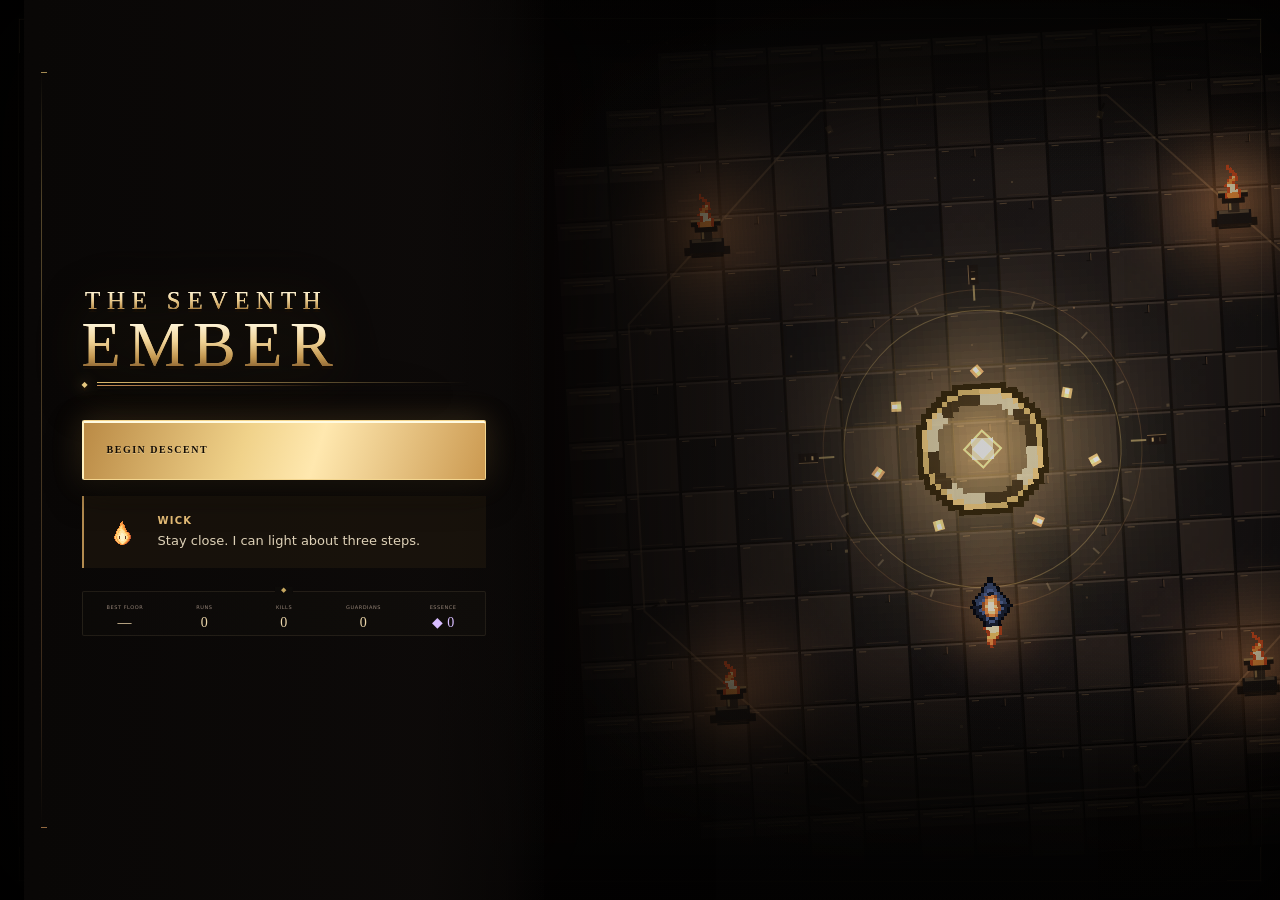
==== commit 52260df5: "Rebalance campaign, archive, and rush guardians" ====
--- a/index.html
+++ b/index.html
@@ -577,7 +577,7 @@
     <script src="src/core/input.js?v=2026112106"></script>
     <script src="src/render/sprites.js?v=2026112106"></script>
     <script src="src/core/state.js?v=2026112106"></script>
-    <script src="src/world/dungeon.js?v=2026112106"></script>
+    <script src="src/world/dungeon.js?v=2026112107"></script>
     <script src="src/game/flow.js?v=2026112106"></script>
     <script src="src/render/world-ui.js?v=2026112106"></script>
     <script src="src/render/title-art.js?v=2026112106"></script>
@@ -609,13 +609,13 @@
     <script src="src/bosses/twin-regents.js?v=2026112106"></script>
     <script src="src/progression/forms.js?v=2026112106"></script>
     <script src="src/world/room-encounters.js?v=2026112106"></script>
-    <script src="src/bosses/middle-guardians.js?v=2026112106"></script>
+    <script src="src/bosses/middle-guardians.js?v=2026112107"></script>
     <script src="src/input/touch.js?v=2026112106"></script>
-    <script src="src/game/guardian-modes.js?v=2026112106"></script>
-    <script src="src/bosses/final-tuning.js?v=2026112106"></script>
+    <script src="src/game/guardian-modes.js?v=2026112107"></script>
+    <script src="src/bosses/final-tuning.js?v=2026112107"></script>
     <script src="src/bosses/secret-boss.js?v=2026112106"></script>
     <script src="src/game/endless-hardening.js?v=2026112106"></script>
-    <script src="src/bosses/adaptive-guardians.js?v=2026112106"></script>
+    <script src="src/bosses/adaptive-guardians.js?v=2026112107"></script>
     <script src="src/combat/combat-polish.js?v=2026112106"></script>
     <script src="src/audio/effects.js?v=2026112106"></script>
     <script src="src/combat/combat-finale.js?v=2026112106"></script>
@@ -678,8 +678,8 @@
     <script src="src/story/descent-engine.js?v=2026112106"></script>
     <script src="src/story/descent-work.js?v=2026112106"></script>
     <script src="src/story/descent-dialogue.js?v=2026112106"></script>
-    <script src="src/interface/guardian-loadouts.js?v=2026112106"></script>
+    <script src="src/interface/guardian-loadouts.js?v=2026112107"></script>
     <script src="src/interface/boss-rush-loadouts.js?v=2026112106"></script>
-    <script src="src/core/boot.js?v=2026112106"></script>
+    <script src="src/core/boot.js?v=2026112107"></script>
   </body>
 </html>
